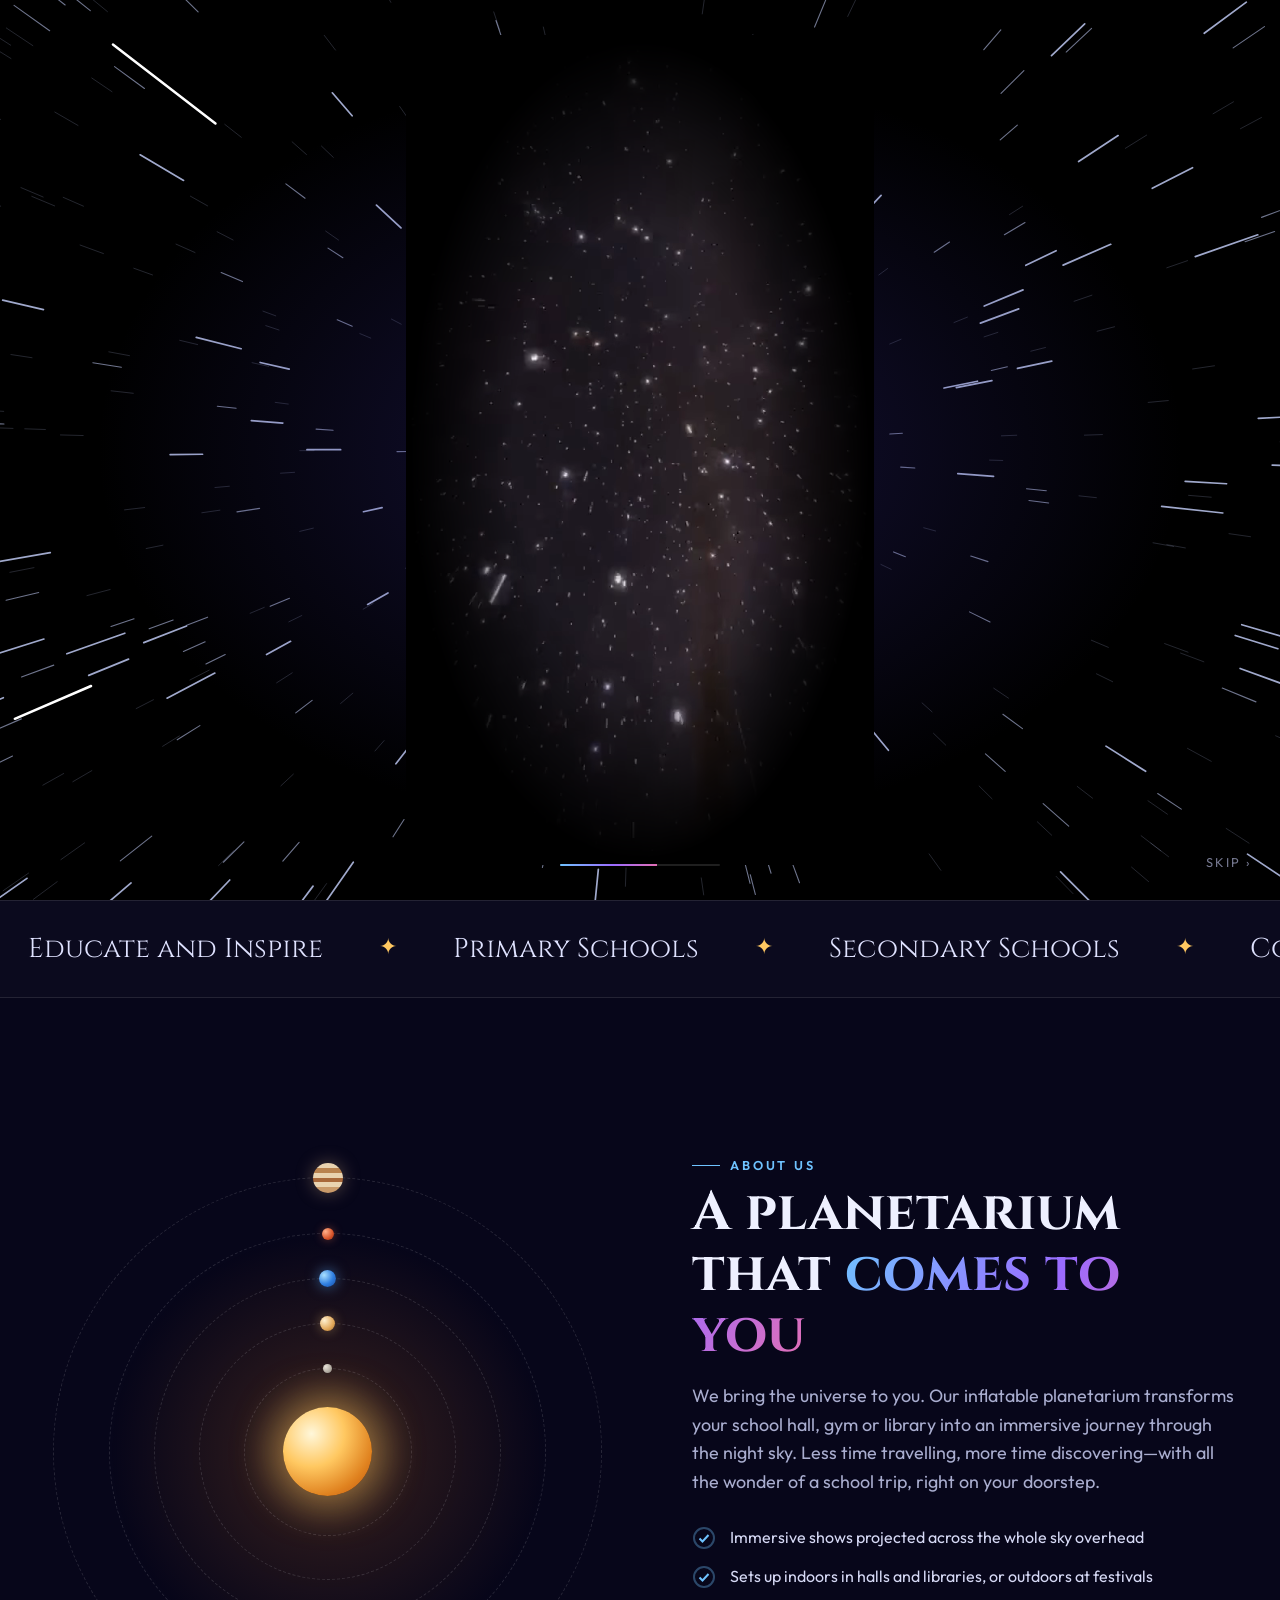
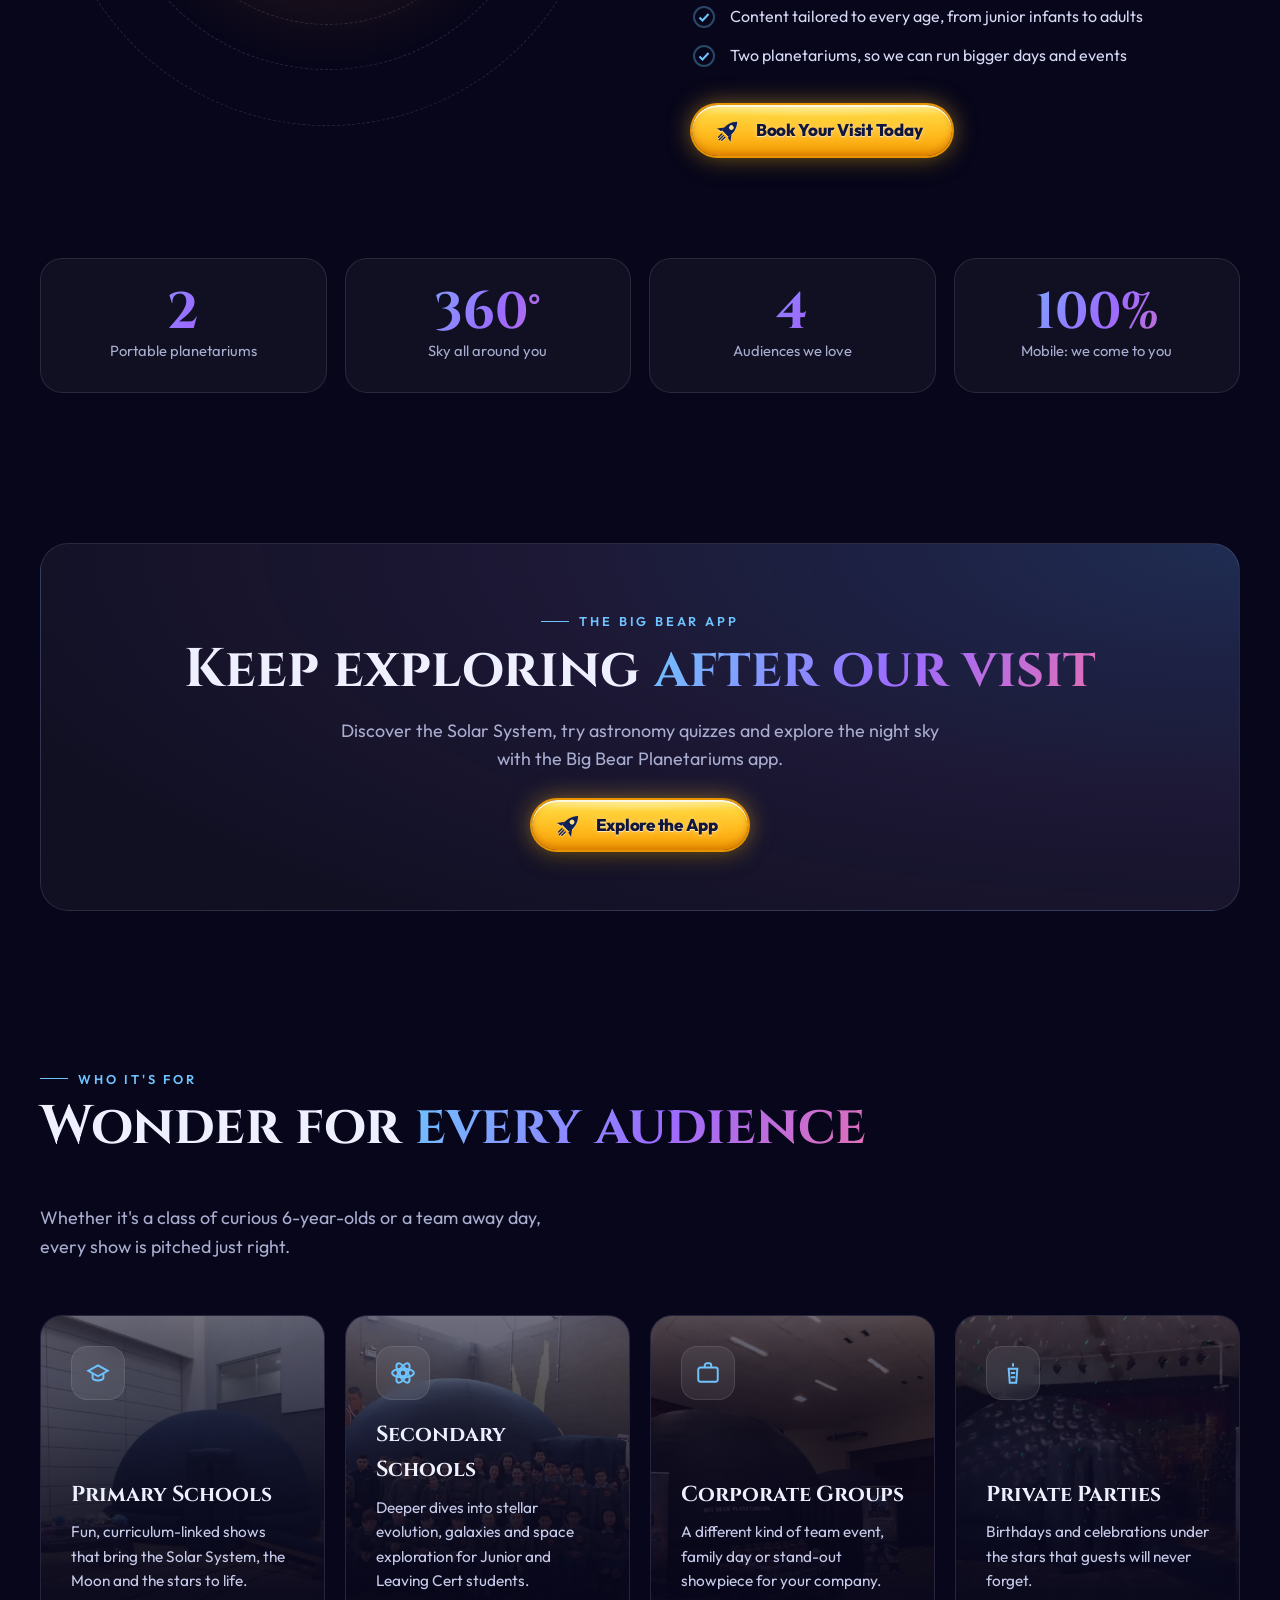
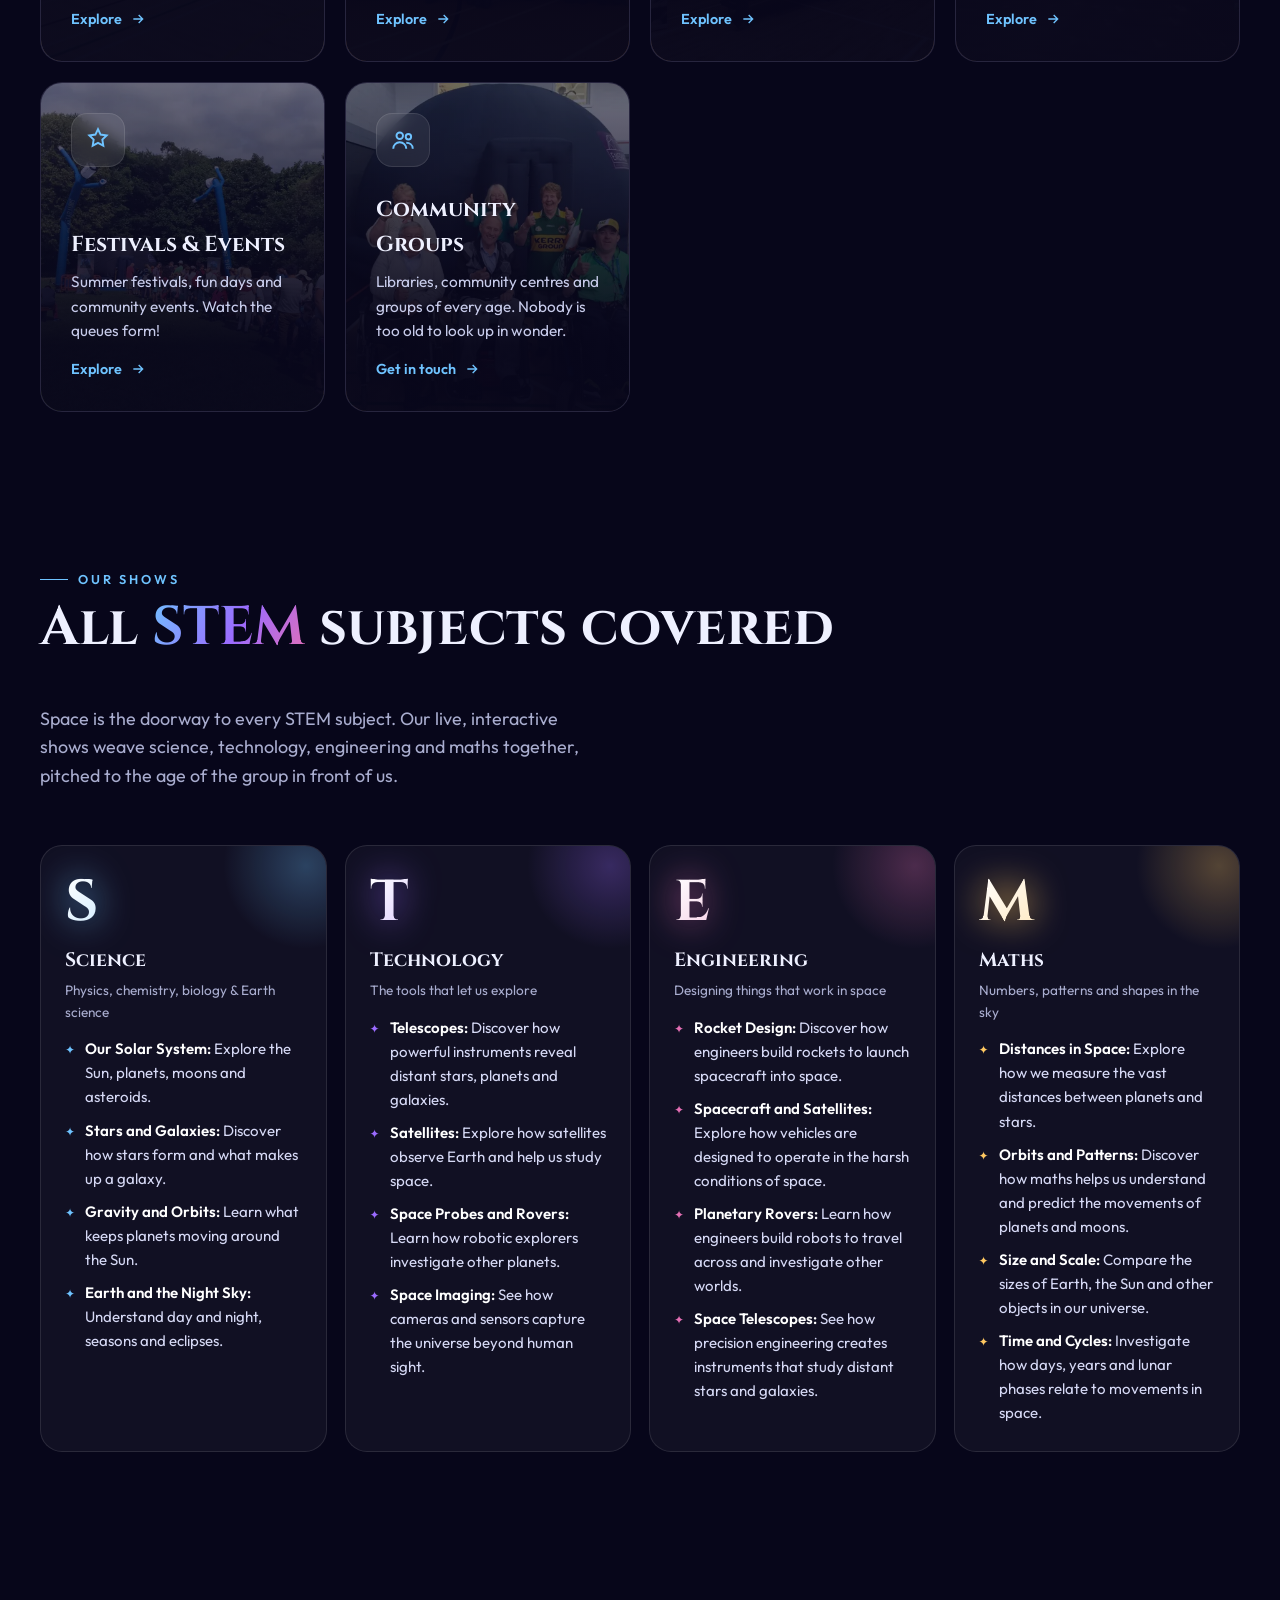
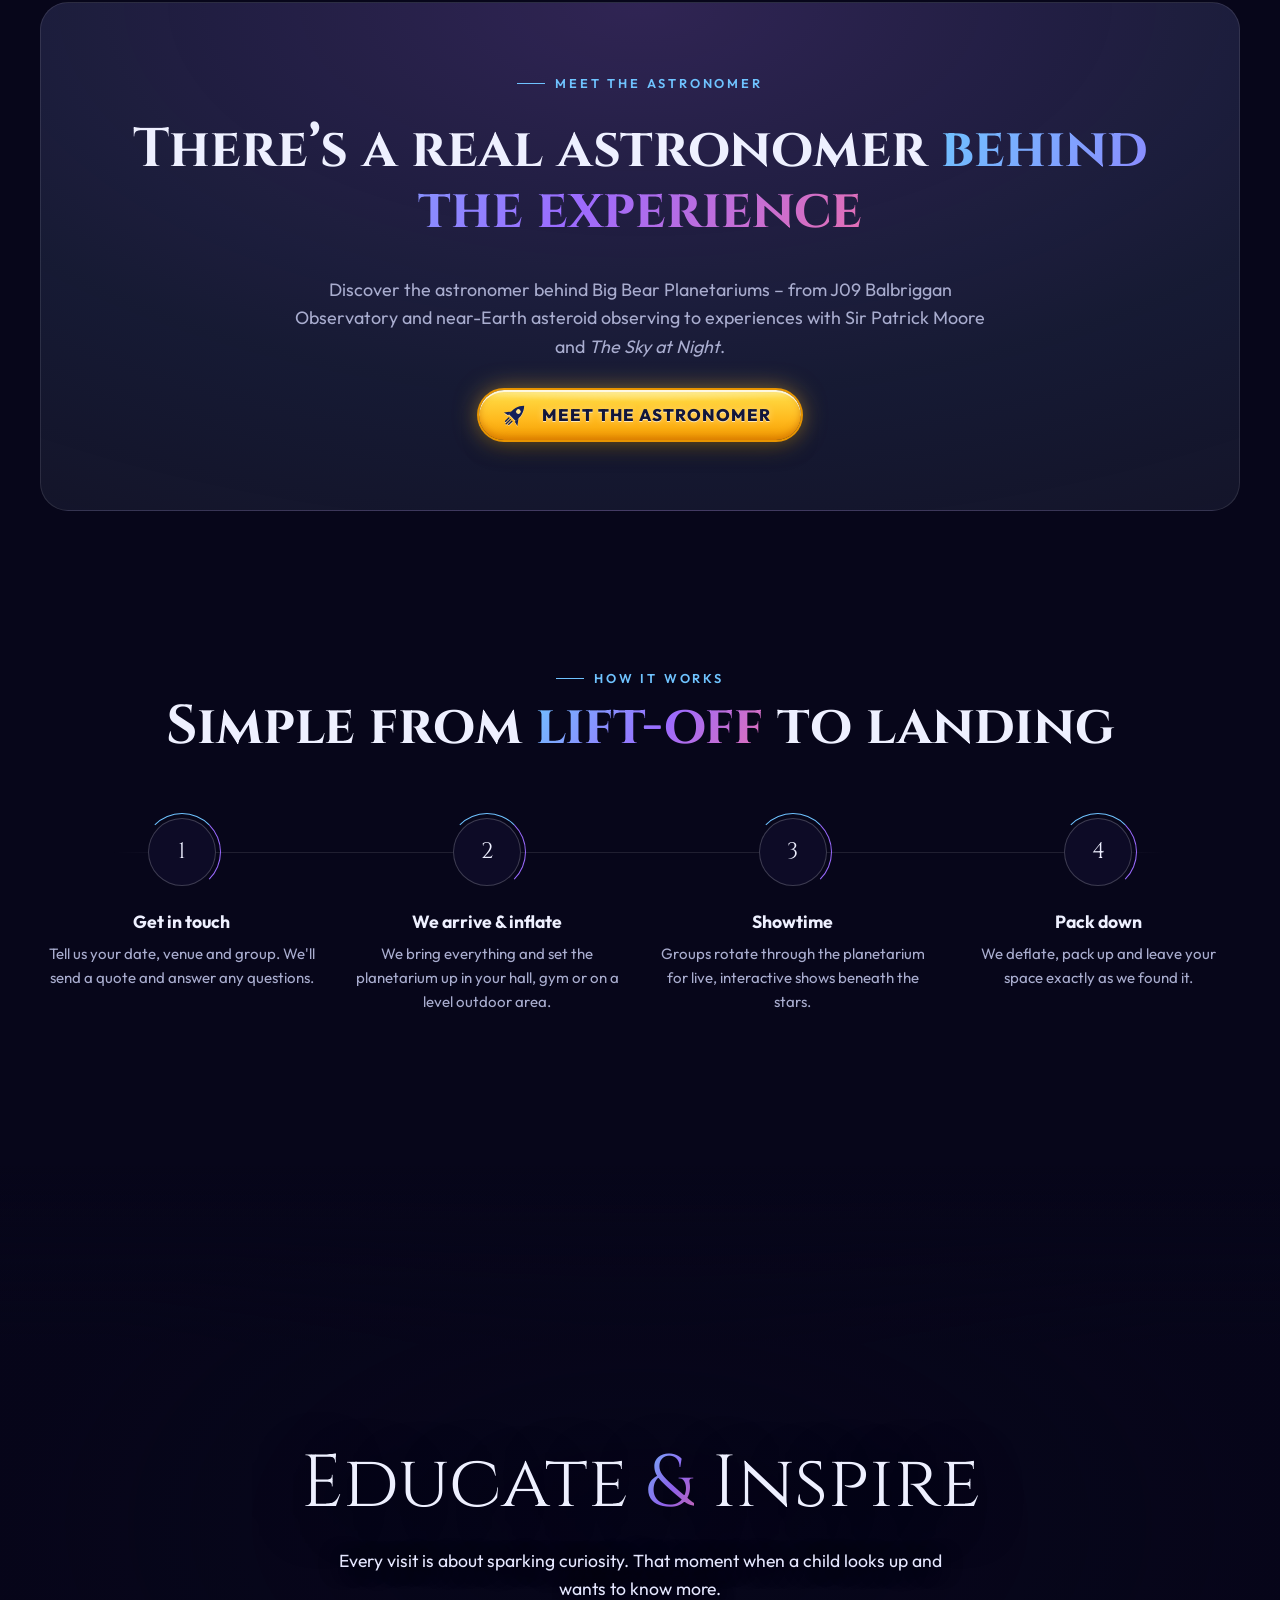
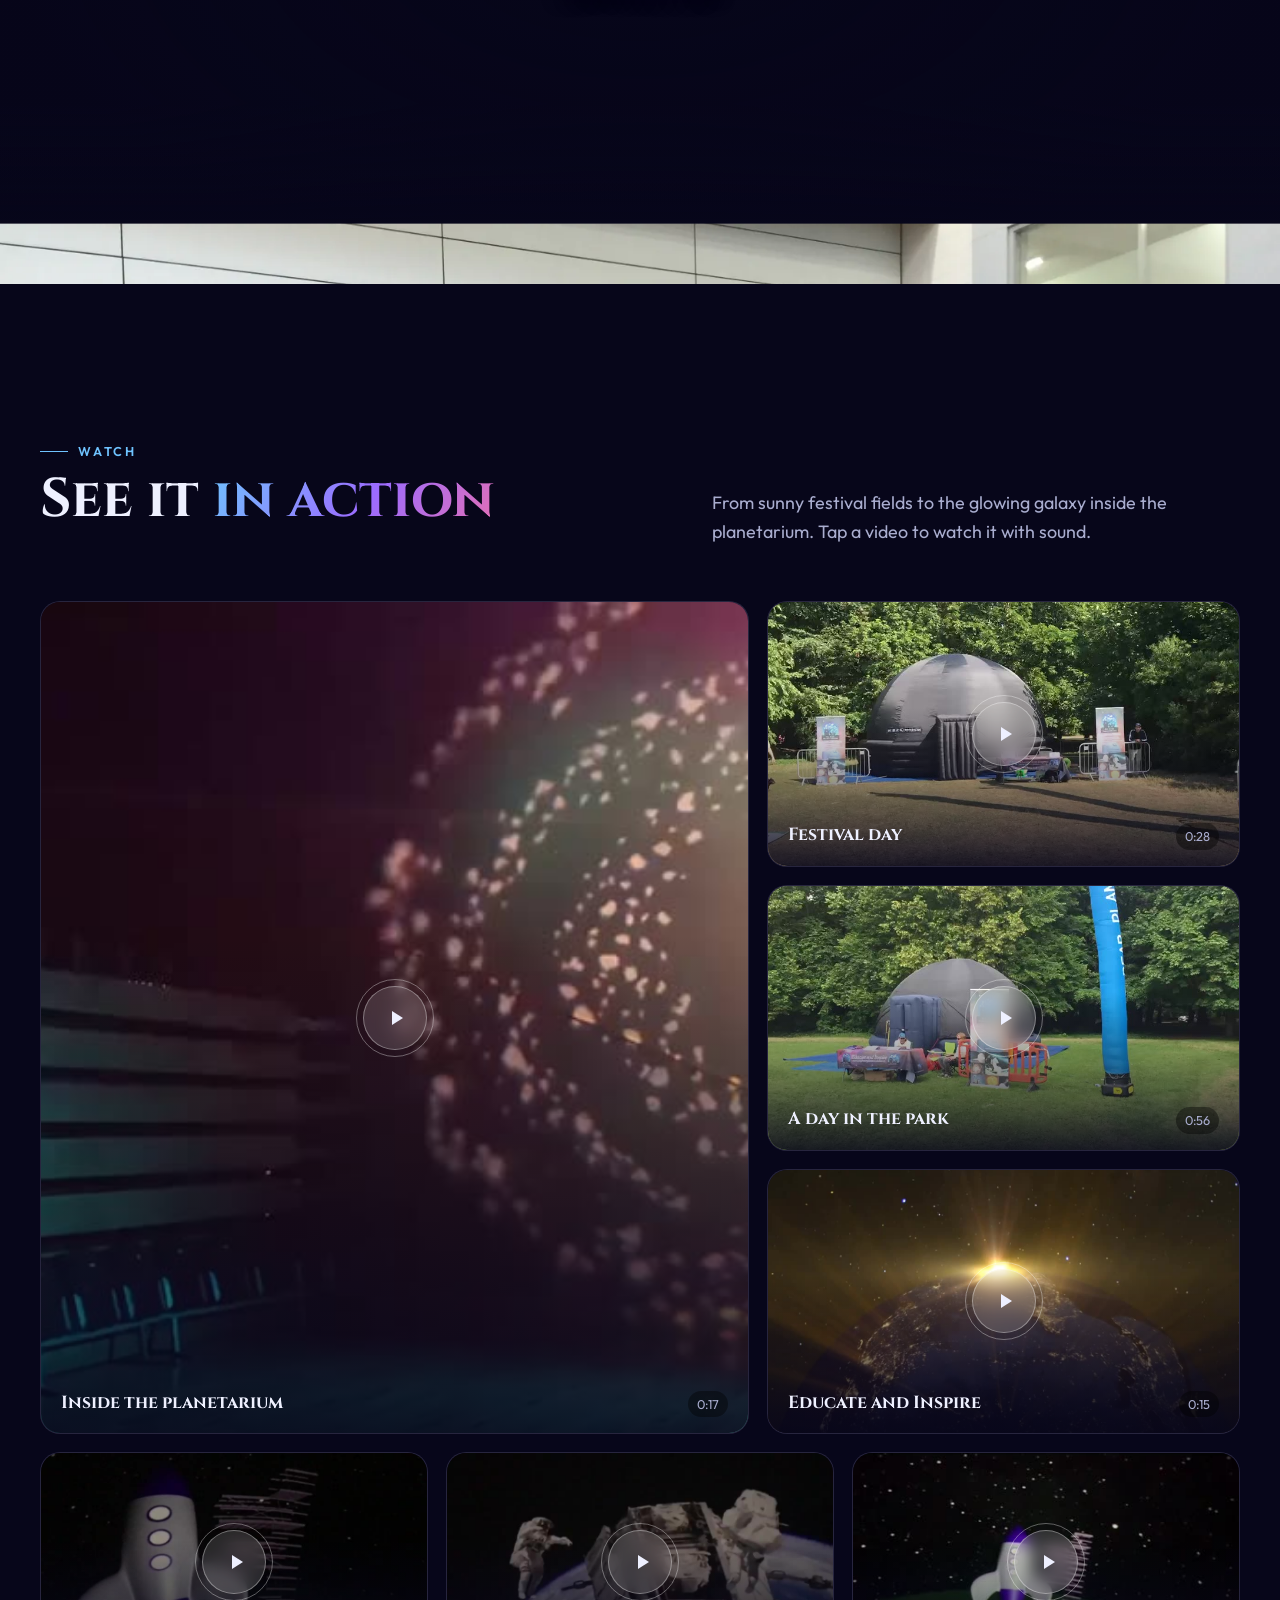
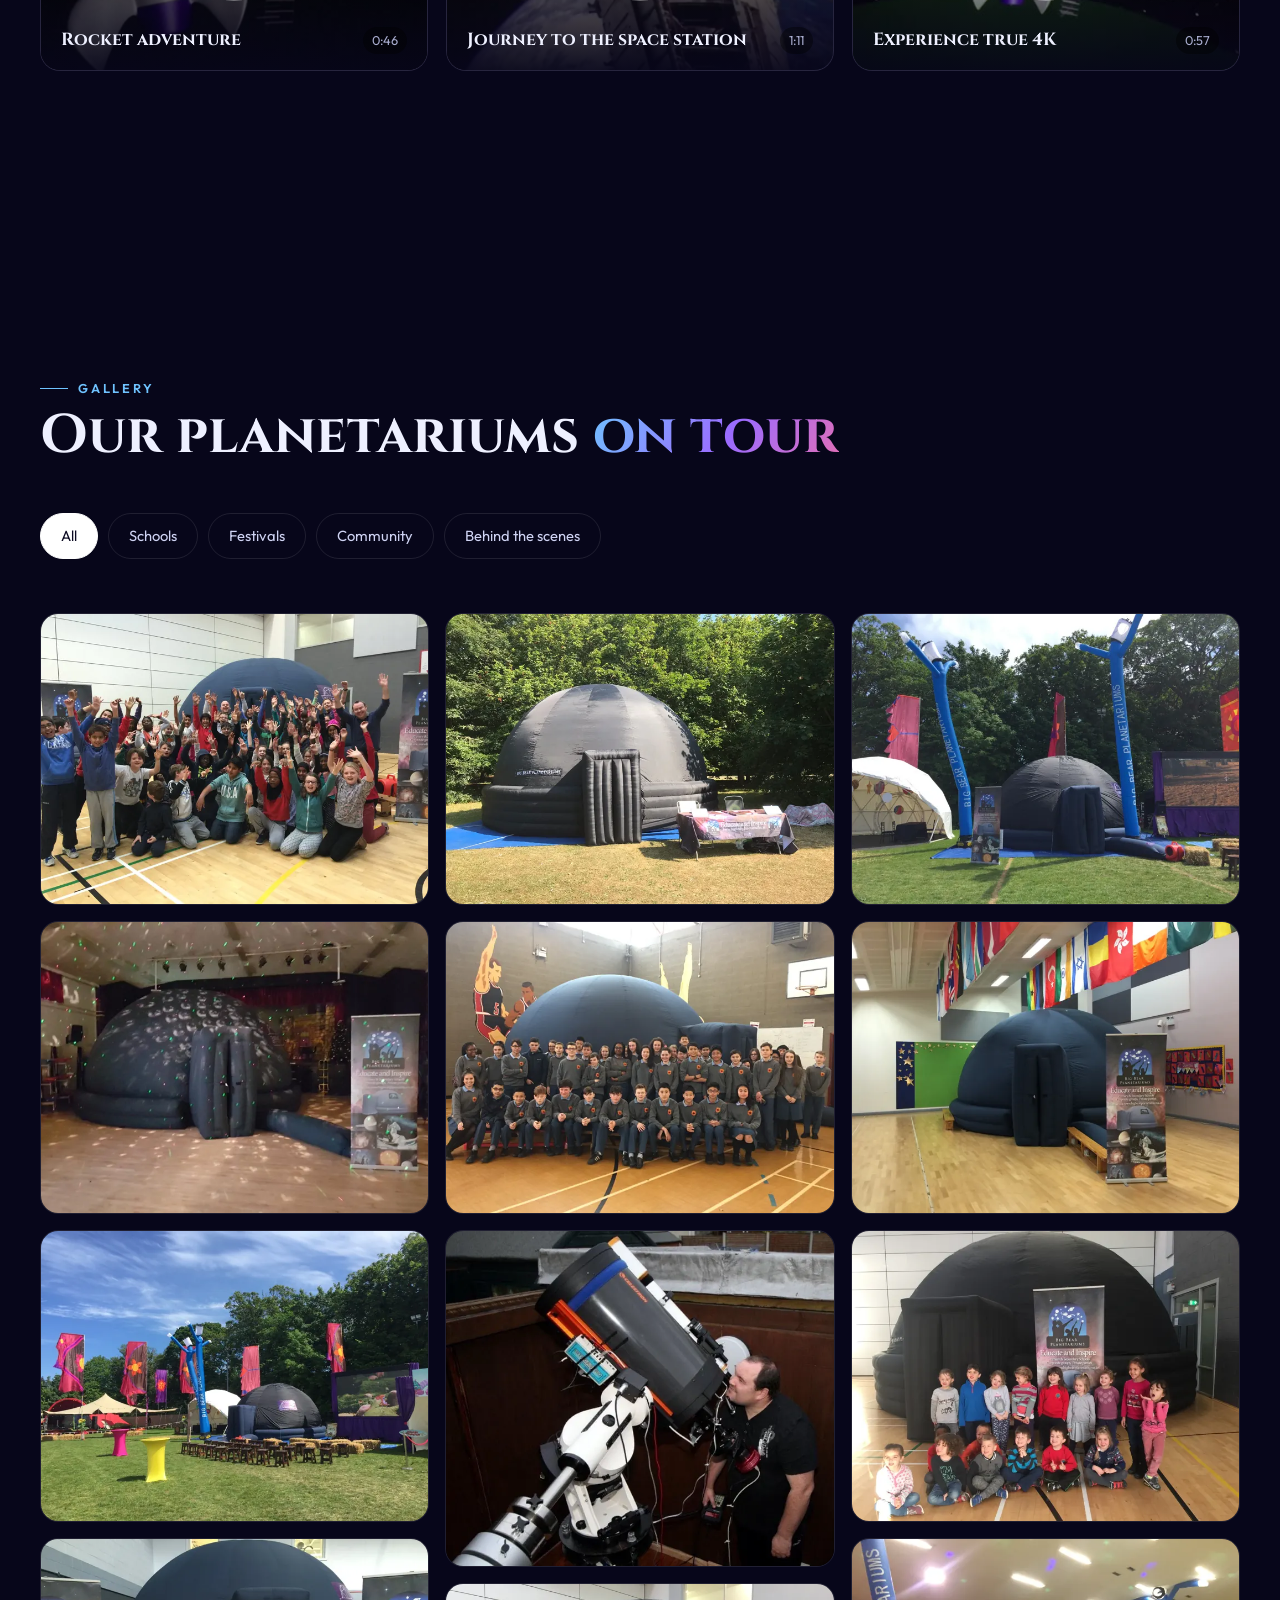
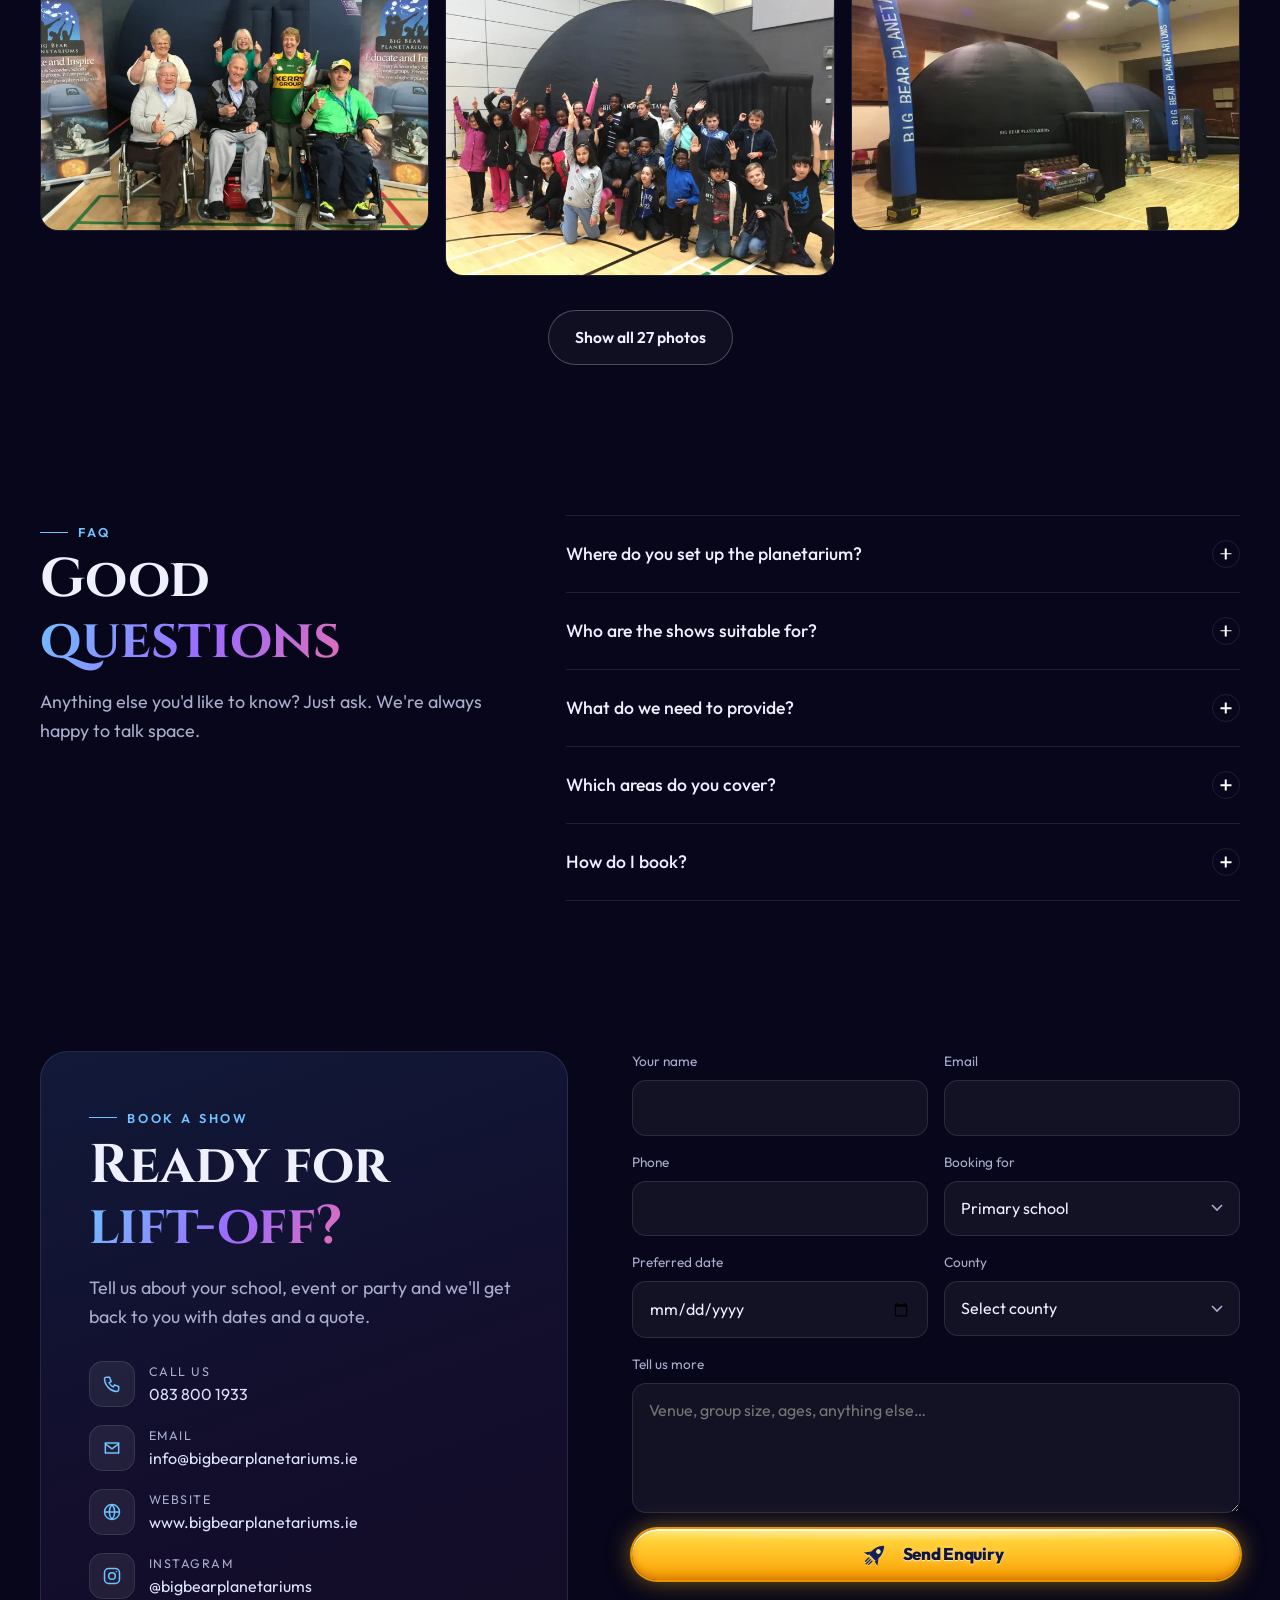
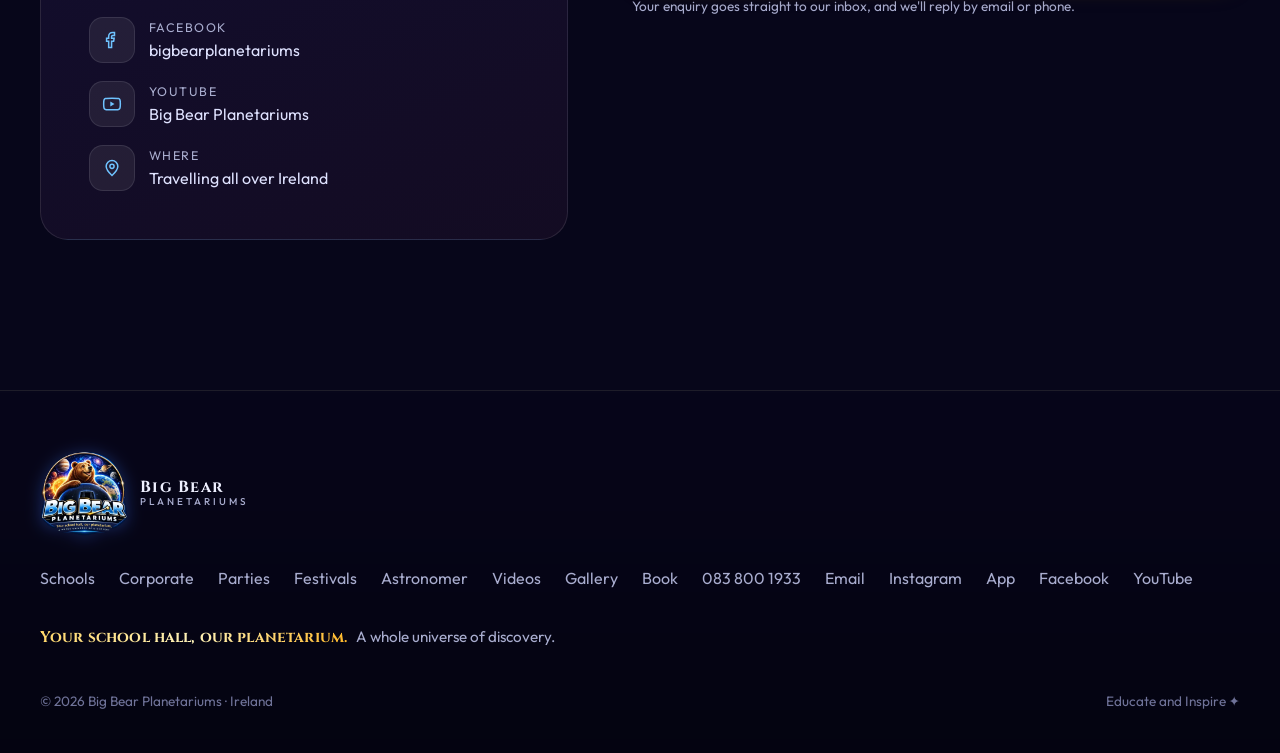
==== index.html @ 71652803 "Add Big Bear app section below the intro, plus Explore the App links in menu and footer Co-Authored-" ====
<!DOCTYPE html>
<html lang="en-IE">
<head>
<meta charset="UTF-8">
<meta name="viewport" content="width=device-width, initial-scale=1.0">
<title>Big Bear Planetariums | Mobile Planetarium Shows in Ireland</title>
<meta name="description" content="Big Bear Planetariums brings the universe to you. A mobile inflatable planetarium for primary and secondary schools, corporate groups, private parties and festivals across Ireland.">
<meta name="theme-color" content="#07061a">
<link rel="icon" type="image/png" href="img/favicon.png">
<link rel="apple-touch-icon" href="img/apple-touch-icon.png">
<meta property="og:type" content="website">
<meta property="og:title" content="Big Bear Planetariums | Educate and Inspire">
<meta property="og:description" content="We bring the universe to you: mobile planetarium shows for schools, groups, parties and festivals in Ireland.">
<link rel="canonical" href="https://www.bigbearplanetariums.ie/">
<meta property="og:url" content="https://www.bigbearplanetariums.ie/">
<meta property="og:image" content="https://www.bigbearplanetariums.ie/og-image.jpg">
<meta name="twitter:card" content="summary_large_image">
<link rel="preconnect" href="https://fonts.googleapis.com">
<link rel="preconnect" href="https://fonts.gstatic.com" crossorigin>
<link rel="preload" as="style" href="https://fonts.googleapis.com/css2?family=Cinzel:wght@500;700&family=Outfit:wght@300;400;500;600;700;800&display=swap" onload="this.onload=null;this.rel='stylesheet'">
<noscript><link rel="stylesheet" href="https://fonts.googleapis.com/css2?family=Cinzel:wght@500;700&family=Outfit:wght@300;400;500;600;700;800&display=swap"></noscript>
<script type="speculationrules">{"prerender":[{"where":{"href_matches":["/schools.html","/corporate-groups.html","/private-parties.html","/festivals-events.html"]},"eagerness":"moderate"}]}</script>
<script type="application/ld+json">
{"@context":"https://schema.org","@type":"LocalBusiness","name":"Big Bear Planetariums","slogan":"Educate and Inspire","description":"Mobile inflatable planetarium shows for schools, corporate groups, private parties and festivals.","url":"https://www.bigbearplanetariums.ie","image":"https://www.bigbearplanetariums.ie/og-image.jpg","telephone":"+353838001933","sameAs":["https://www.facebook.com/bigbearplanetariums/","https://www.instagram.com/bigbearplanetariums/","https://www.youtube.com/channel/UCjLXdcuXkpS6m2_Uyr-0o_A"],"areaServed":{"@type":"Country","name":"Ireland"}}
</script>
<link rel="stylesheet" href="css/site.css?v=cdd85510">
</head>
<body class="loading">

<!-- ================= START ANIMATION ================= -->
<div id="intro" aria-hidden="true">
  <canvas id="introStars"></canvas>
  <div class="intro-glow"></div>
  <div class="intro-vid"><video id="logoVid" muted playsinline preload="auto" poster="video/logo-intro.jpg"><source src="video/logo-intro.mp4" type="video/mp4"><source src="video/logo-intro.webm" type="video/webm"></video></div>
  <div class="intro-fallback">
    <div>
      <div class="intro-dome">
        <div class="intro-orbit"></div>
        <svg viewBox="0 0 260 286" preserveAspectRatio="none">
          <defs><linearGradient id="ig" x1="0" x2="1"><stop offset="0" stop-color="#6fc3ff"/><stop offset=".55" stop-color="#9b6bff"/><stop offset="1" stop-color="#e46fb4"/></linearGradient></defs>
          <path class="arch" d="M4 282 V130 A126 126 0 0 1 256 130 V282 Z"/>
        </svg>
        <div class="intro-logo"><img src="img/logo-sm.webp" alt=""></div>
      </div>
      <div class="intro-title" id="introTitle">Big Bear Planetariums</div>
    </div>
  </div>
  <div class="intro-flash"></div>
  <div class="intro-bar"><i id="introBar"></i></div>
  <button class="skip" id="skip">Skip ›</button>
</div>

<!-- @top -->
<div class="nebula" aria-hidden="true"><i></i><i></i><i></i></div>
<canvas id="stars"></canvas>
<div class="cursor" id="cursor"></div>
<div class="progress" id="progress"></div>

<!-- ================= NAV (generated by tools/build.py) ================= -->
<header id="header">
  <div class="wrap nav">
    <a href="#top" class="brand" aria-label="Big Bear Planetariums home">
      <img src="img/logo-sm.webp" alt="Big Bear Planetariums logo" width="50" height="48">
      <span>Big Bear<small>PLANETARIUMS</small></span>
    </a>
    <nav class="links" id="links">
      <a href="#about">About</a>
      <a href="meet-the-astronomer.html">Meet the Astronomer</a>
      <div class="dd">
        <button type="button" aria-haspopup="true">Shows for <svg viewBox="0 0 24 24" fill="none" stroke="currentColor" stroke-width="2.4"><path d="M6 9l6 6 6-6"/></svg></button>
        <div class="dd-menu">
          <a href="schools.html"><i>🚀</i><span>Primary &amp; Secondary Schools<small>Curriculum-linked shows for every class</small></span></a>
          <a href="corporate-groups.html"><i>💼</i><span>Corporate Groups<small>Team days, family days and events</small></span></a>
          <a href="private-parties.html"><i>🎂</i><span>Private Parties<small>Birthdays under the stars</small></span></a>
          <a href="festivals-events.html"><i>🎪</i><span>Festivals &amp; Events<small>The attraction everyone queues for</small></span></a>
        </div>
      </div>
      <a href="#videos">Videos</a>
      <a href="#gallery">Gallery</a>
      <a href="https://app.bigbearplanetariums.ie" target="_blank" rel="noopener">Explore the App</a>
      <a href="#book" class="btn btn-primary btn-sm">Book Your Visit Today</a>
    </nav>
    <button class="burger" id="burger" aria-label="Open menu" aria-expanded="false"><span></span><span></span></button>
  </div>
</header>
<nav class="mnav" id="mnav" aria-label="Mobile menu">
  <span class="m-label">Shows for</span>
  <a class="m-page" href="schools.html"><i>🚀</i>Primary &amp; Secondary Schools</a>
  <a class="m-page" href="corporate-groups.html"><i>💼</i>Corporate Groups</a>
  <a class="m-page" href="private-parties.html"><i>🎂</i>Private Parties</a>
  <a class="m-page" href="festivals-events.html"><i>🎪</i>Festivals &amp; Events</a>
  <div class="m-small"><a href="#about">About</a><a href="meet-the-astronomer.html">Astronomer</a><a href="#videos">Videos</a><a href="#gallery">Gallery</a><a href="#faq">FAQ</a><a href="https://app.bigbearplanetariums.ie" target="_blank" rel="noopener">Explore the App</a></div>
  <a class="m-call" href="tel:0838001933">Call 083 800 1933</a>
  <a href="#book" class="btn btn-primary">Book Your Visit Today</a>
</nav>
<!-- /@top -->

<main id="top">
<!-- ================= HERO ================= -->
<section class="hero">
  <div class="hero-video" id="heroMedia">
    <video id="heroVid" muted loop playsinline preload="metadata" poster="video/hero-poster.jpg">
      <source src="video/hero.mp4" type="video/mp4"><source src="video/hero.webm" type="video/webm">
    </video>
  </div>
  <div class="wrap">
    <span class="eyebrow hero-fade">Big Bear Planetariums</span>
    <h1 style="margin-top:18px" aria-label="We don't just show you the universe. We take you there.">
      <span class="line"><span>We don't just show you</span></span>
      <span class="line"><span>the <em class="grad-text" style="font-style:normal">universe.</em></span></span>
      <span class="line"><span>We take you there.</span></span>
    </h1>
    <p class="hero-fade d1">Step inside our spectacular 4K, 360° immersive planetarium and journey through planets, stars and distant galaxies. An unforgettable space adventure brought directly to your school!</p>
    <p class="slogan hero-fade d1" aria-label="Your school hall, our planetarium. A whole universe of discovery">
      <span class="sl-main">Your school hall, <em>our planetarium.</em></span>
      <span class="sl-sub"><i aria-hidden="true">✦</i>A whole universe of discovery<i aria-hidden="true">✦</i></span>
    </p>
    <div class="cta hero-fade d2">
      <a href="#book" class="btn btn-primary magnetic">Book Your Visit Today</a>
      <button class="btn btn-ghost magnetic" data-play="video/space-station.mp4" data-poster="video/space-station.jpg"><span class="play"><svg viewBox="0 0 24 24" fill="currentColor"><path d="M8 5v14l11-7z"/></svg></span>Watch our video</button>
    </div>
    <div class="hero-badges hero-fade d3">
      <a class="pill" href="schools.html"><i></i>Primary &amp; Secondary Schools</a>
      <a class="pill" href="corporate-groups.html"><i style="background:var(--violet);box-shadow:0 0 10px var(--violet)"></i>Corporate Groups</a>
      <a class="pill" href="private-parties.html"><i style="background:var(--pink);box-shadow:0 0 10px var(--pink)"></i>Private Parties</a>
      <a class="pill" href="festivals-events.html"><i style="background:var(--gold);box-shadow:0 0 10px var(--gold)"></i>Festivals &amp; Events</a>
      <a class="pill" href="meet-the-astronomer.html"><i style="background:#fff;box-shadow:0 0 10px #fff"></i>Meet the Astronomer</a>
    </div>
  </div>
  <a href="#about" class="scroll-cue" aria-label="Scroll down"><b></b>Scroll</a>
</section>

<div class="marquee" aria-hidden="true">
  <div class="marquee-track">
    <span>Educate and Inspire</span><span>Primary Schools</span><span>Secondary Schools</span><span>Corporate Groups</span><span>Private Parties</span><span>Festivals</span><span>Libraries</span><span>Community Groups</span><span>Stargazing</span>
    <span>Educate and Inspire</span><span>Primary Schools</span><span>Secondary Schools</span><span>Corporate Groups</span><span>Private Parties</span><span>Festivals</span><span>Libraries</span><span>Community Groups</span><span>Stargazing</span>
  </div>
</div>

<!-- ================= ABOUT ================= -->
<section id="about">
  <div class="wrap">
    <div class="about">
      <div class="about-media rv l" aria-hidden="true">
        <div class="solar">
          <div class="sun"></div>
          <div class="orbit" style="--s:30%;--t:9s"><i class="pl mercury"></i></div>
          <div class="orbit" style="--s:46%;--t:15s"><i class="pl venus"></i></div>
          <div class="orbit" style="--s:62%;--t:22s"><i class="pl earth"></i></div>
          <div class="orbit" style="--s:78%;--t:32s"><i class="pl mars"></i></div>
          <div class="orbit" style="--s:98%;--t:50s"><i class="pl jupiter"></i></div>
        </div>
      </div>
      <div>
        <span class="eyebrow rv">About us</span>
        <h2 class="rv">A planetarium that <span class="grad-text">comes to you</span></h2>
        <p class="lead rv">We bring the universe to you. Our inflatable planetarium transforms your school hall, gym or library into an immersive journey through the night sky. Less time travelling, more time discovering—with all the wonder of a school trip, right on your doorstep.</p>
        <ul class="checks rv">
          <li><svg viewBox="0 0 24 24" fill="none" stroke="currentColor" stroke-width="2"><circle cx="12" cy="12" r="10" opacity=".35"/><path d="M7.5 12.5l3 3 6-6.5"/></svg>Immersive shows projected across the whole sky overhead</li>
          <li><svg viewBox="0 0 24 24" fill="none" stroke="currentColor" stroke-width="2"><circle cx="12" cy="12" r="10" opacity=".35"/><path d="M7.5 12.5l3 3 6-6.5"/></svg>Sets up indoors in halls and libraries, or outdoors at festivals</li>
          <li><svg viewBox="0 0 24 24" fill="none" stroke="currentColor" stroke-width="2"><circle cx="12" cy="12" r="10" opacity=".35"/><path d="M7.5 12.5l3 3 6-6.5"/></svg>Content tailored to every age, from junior infants to adults</li>
          <li><svg viewBox="0 0 24 24" fill="none" stroke="currentColor" stroke-width="2"><circle cx="12" cy="12" r="10" opacity=".35"/><path d="M7.5 12.5l3 3 6-6.5"/></svg>Two planetariums, so we can run bigger days and events</li>
        </ul>
        <a href="#book" class="btn btn-primary magnetic rv">Book Your Visit Today</a>
      </div>
    </div>

    <div class="stats">
      <div class="stat rv"><b class="grad-text" data-count="2">0</b><span>Portable planetariums</span></div>
      <div class="stat rv"><b class="grad-text" data-count="360" data-suffix="°">0</b><span>Sky all around you</span></div>
      <div class="stat rv"><b class="grad-text" data-count="4">0</b><span>Audiences we love</span></div>
      <div class="stat rv"><b class="grad-text" data-count="100" data-suffix="%">0</b><span>Mobile: we come to you</span></div>
    </div>
  </div>
</section>

<!-- ================= APP ================= -->
<section id="app" style="padding-top:0">
  <div class="wrap">
    <div class="app-card rv">
      <div class="app-txt">
        <span class="eyebrow">The Big Bear app</span>
        <h2>Keep exploring <span class="grad-text">after our visit</span></h2>
        <p class="lead">Discover the Solar System, try astronomy quizzes and explore the night sky with the Big Bear Planetariums app.</p>
        <a href="https://app.bigbearplanetariums.ie" target="_blank" rel="noopener" class="btn btn-primary magnetic">Explore the App</a>
      </div>
      <!-- @appshot --><!-- /@appshot -->
    </div>
  </div>
</section>

<!-- ================= WHO IT'S FOR ================= -->
<section id="who" style="padding-top:0">
  <div class="wrap">
    <div class="head">
      <div>
        <span class="eyebrow rv">Who it's for</span>
        <h2 class="rv">Wonder for <span class="grad-text">every audience</span></h2>
      </div>
      <p class="lead rv" style="max-width:44ch">Whether it's a class of curious 6-year-olds or a team away day, every show is pitched just right.</p>
    </div>
    <div class="cards">
      <a class="card rv tilt" href="schools.html#primary" style="transition-delay:0.00s">
        <div class="bg"><img src="img/dome-navy-gym-sm.webp" alt="" loading="lazy"></div><div class="glare"></div>
        <div class="ico"><svg viewBox="0 0 24 24" fill="none" stroke="currentColor" stroke-width="1.8"><path d="M3 10l9-5 9 5-9 5-9-5z"/><path d="M7 12v4.5c0 1 2.2 2.5 5 2.5s5-1.5 5-2.5V12"/></svg></div>
        <h3>Primary Schools</h3>
        <p>Fun, curriculum-linked shows that bring the Solar System, the Moon and the stars to life.</p>
        <span class="go">Explore <svg viewBox="0 0 24 24" fill="none" stroke="currentColor" stroke-width="2"><path d="M5 12h14M13 6l6 6-6 6"/></svg></span>
      </a>
      <a class="card rv tilt" href="schools.html#secondary" style="transition-delay:0.06s">
        <div class="bg"><img src="img/secondary-students-sm.webp" alt="" loading="lazy"></div><div class="glare"></div>
        <div class="ico"><svg viewBox="0 0 24 24" fill="none" stroke="currentColor" stroke-width="1.8"><circle cx="12" cy="12" r="3"/><ellipse cx="12" cy="12" rx="10" ry="4"/><ellipse cx="12" cy="12" rx="10" ry="4" transform="rotate(60 12 12)"/><ellipse cx="12" cy="12" rx="10" ry="4" transform="rotate(120 12 12)"/></svg></div>
        <h3>Secondary Schools</h3>
        <p>Deeper dives into stellar evolution, galaxies and space exploration for Junior and Leaving Cert students.</p>
        <span class="go">Explore <svg viewBox="0 0 24 24" fill="none" stroke="currentColor" stroke-width="2"><path d="M5 12h14M13 6l6 6-6 6"/></svg></span>
      </a>
      <a class="card rv tilt" href="corporate-groups.html" style="transition-delay:0.12s">
        <div class="bg"><img src="img/dome-black-hall-sm.webp" alt="" loading="lazy"></div><div class="glare"></div>
        <div class="ico"><svg viewBox="0 0 24 24" fill="none" stroke="currentColor" stroke-width="1.8"><rect x="3" y="7" width="18" height="13" rx="2"/><path d="M9 7V5a2 2 0 012-2h2a2 2 0 012 2v2"/></svg></div>
        <h3>Corporate Groups</h3>
        <p>A different kind of team event, family day or stand-out showpiece for your company.</p>
        <span class="go">Explore <svg viewBox="0 0 24 24" fill="none" stroke="currentColor" stroke-width="2"><path d="M5 12h14M13 6l6 6-6 6"/></svg></span>
      </a>
      <a class="card rv tilt" href="private-parties.html" style="transition-delay:0.18s">
        <div class="bg"><img src="img/dome-lights-hall-sm.webp" alt="" loading="lazy"></div><div class="glare"></div>
        <div class="ico"><svg viewBox="0 0 24 24" fill="none" stroke="currentColor" stroke-width="1.8"><path d="M12 3v3M8 8h8l-1 13H9L8 8z"/><path d="M10 12h4M10 16h4"/></svg></div>
        <h3>Private Parties</h3>
        <p>Birthdays and celebrations under the stars that guests will never forget.</p>
        <span class="go">Explore <svg viewBox="0 0 24 24" fill="none" stroke="currentColor" stroke-width="2"><path d="M5 12h14M13 6l6 6-6 6"/></svg></span>
      </a>
      <a class="card rv tilt" href="festivals-events.html" style="transition-delay:0.24s">
        <div class="bg"><img src="img/festival-queue-sm.webp" alt="" loading="lazy"></div><div class="glare"></div>
        <div class="ico"><svg viewBox="0 0 24 24" fill="none" stroke="currentColor" stroke-width="1.8"><path d="M12 2l2.4 5 5.6.8-4 3.9.9 5.5L12 14.6 7.1 17.2l.9-5.5-4-3.9 5.6-.8z"/></svg></div>
        <h3>Festivals &amp; Events</h3>
        <p>Summer festivals, fun days and community events. Watch the queues form!</p>
        <span class="go">Explore <svg viewBox="0 0 24 24" fill="none" stroke="currentColor" stroke-width="2"><path d="M5 12h14M13 6l6 6-6 6"/></svg></span>
      </a>
      <a class="card rv tilt" href="#book" style="transition-delay:0.30s">
        <div class="bg"><img src="img/community-group-sm.webp" alt="" loading="lazy"></div><div class="glare"></div>
        <div class="ico"><svg viewBox="0 0 24 24" fill="none" stroke="currentColor" stroke-width="1.8"><circle cx="9" cy="8" r="3"/><circle cx="17" cy="9" r="2.5"/><path d="M3 20c0-3.3 2.7-6 6-6s6 2.7 6 6M15 14.5c3 0 6 1.8 6 5.5"/></svg></div>
        <h3>Community Groups</h3>
        <p>Libraries, community centres and groups of every age. Nobody is too old to look up in wonder.</p>
        <span class="go">Get in touch <svg viewBox="0 0 24 24" fill="none" stroke="currentColor" stroke-width="2"><path d="M5 12h14M13 6l6 6-6 6"/></svg></span>
      </a>
    </div>
  </div>
</section>

<!-- @stem -->
<section id="shows" class="stem-wrap" style="padding-top:0">
  <div class="wrap">
    <div class="head">
      <div>
        <span class="eyebrow rv">Our shows</span>
        <h2 class="rv">All <span class="grad-text">STEM</span> subjects covered</h2>
      </div>
      <p class="lead rv" style="max-width:46ch">Space is the doorway to every STEM subject. Our live, interactive shows weave science, technology, engineering and maths together, pitched to the age of the group in front of us.</p>
    </div>
    <div class="stem-grid">
      <div class="stem rv" style="--c:#6fc3ff;transition-delay:0.00s">
        <span class="letter">S</span>
        <h3>Science</h3><span class="sub">Physics, chemistry, biology &amp; Earth science</span>
        <ul><li><span><b>Our Solar System:</b> Explore the Sun, planets, moons and asteroids.</span></li><li><span><b>Stars and Galaxies:</b> Discover how stars form and what makes up a galaxy.</span></li><li><span><b>Gravity and Orbits:</b> Learn what keeps planets moving around the Sun.</span></li><li><span><b>Earth and the Night Sky:</b> Understand day and night, seasons and eclipses.</span></li></ul>
      </div>
      <div class="stem rv" style="--c:#9b6bff;transition-delay:0.08s">
        <span class="letter">T</span>
        <h3>Technology</h3><span class="sub">The tools that let us explore</span>
        <ul><li><span><b>Telescopes:</b> Discover how powerful instruments reveal distant stars, planets and galaxies.</span></li><li><span><b>Satellites:</b> Explore how satellites observe Earth and help us study space.</span></li><li><span><b>Space Probes and Rovers:</b> Learn how robotic explorers investigate other planets.</span></li><li><span><b>Space Imaging:</b> See how cameras and sensors capture the universe beyond human sight.</span></li></ul>
      </div>
      <div class="stem rv" style="--c:#e46fb4;transition-delay:0.16s">
        <span class="letter">E</span>
        <h3>Engineering</h3><span class="sub">Designing things that work in space</span>
        <ul><li><span><b>Rocket Design:</b> Discover how engineers build rockets to launch spacecraft into space.</span></li><li><span><b>Spacecraft and Satellites:</b> Explore how vehicles are designed to operate in the harsh conditions of space.</span></li><li><span><b>Planetary Rovers:</b> Learn how engineers build robots to travel across and investigate other worlds.</span></li><li><span><b>Space Telescopes:</b> See how precision engineering creates instruments that study distant stars and galaxies.</span></li></ul>
      </div>
      <div class="stem rv" style="--c:#ffc861;transition-delay:0.24s">
        <span class="letter">M</span>
        <h3>Maths</h3><span class="sub">Numbers, patterns and shapes in the sky</span>
        <ul><li><span><b>Distances in Space:</b> Explore how we measure the vast distances between planets and stars.</span></li><li><span><b>Orbits and Patterns:</b> Discover how maths helps us understand and predict the movements of planets and moons.</span></li><li><span><b>Size and Scale:</b> Compare the sizes of Earth, the Sun and other objects in our universe.</span></li><li><span><b>Time and Cycles:</b> Investigate how days, years and lunar phases relate to movements in space.</span></li></ul>
      </div>
    </div>
  </div>
</section>
<!-- /@stem -->

<!-- ================= MEET THE ASTRONOMER ================= -->
<section id="astronomer" style="padding-top:0">
  <div class="wrap">
    <div class="astro-card rv">
      <span class="eyebrow">Meet the Astronomer</span>
      <h2>There&rsquo;s a real astronomer <span class="grad-text">behind the experience</span></h2>
      <p class="lead">Discover the astronomer behind Big Bear Planetariums &ndash; from J09 Balbriggan Observatory and near-Earth asteroid observing to experiences with Sir Patrick Moore and <i>The Sky at Night</i>.</p>
      <a href="meet-the-astronomer.html" class="btn btn-primary magnetic">MEET THE ASTRONOMER</a>
    </div>
  </div>
</section>

<!-- ================= HOW IT WORKS ================= -->
<section style="padding-top:0">
  <div class="wrap">
    <div style="text-align:center;margin-bottom:60px">
      <span class="eyebrow rv">How it works</span>
      <h2 class="rv">Simple from <span class="grad-text">lift-off</span> to landing</h2>
    </div>
    <div class="steps">
      <div class="step rv"><div class="n">1</div><h3>Get in touch</h3><p>Tell us your date, venue and group. We'll send a quote and answer any questions.</p></div>
      <div class="step rv" style="transition-delay:.1s"><div class="n">2</div><h3>We arrive &amp; inflate</h3><p>We bring everything and set the planetarium up in your hall, gym or on a level outdoor area.</p></div>
      <div class="step rv" style="transition-delay:.2s"><div class="n">3</div><h3>Showtime</h3><p>Groups rotate through the planetarium for live, interactive shows beneath the stars.</p></div>
      <div class="step rv" style="transition-delay:.3s"><div class="n">4</div><h3>Pack down</h3><p>We deflate, pack up and leave your space exactly as we found it.</p></div>
    </div>
  </div>
</section>

<!-- ================= BAND ================= -->
<div class="band">
  <div class="bgimg" data-speed="0.15"><img src="img/school-group-5.webp" alt="" loading="lazy"></div>
  <div class="wrap">
    <blockquote class="rv s">Educate <span class="grad-text">&amp;</span> Inspire</blockquote>
    <p class="rv">Every visit is about sparking curiosity. That moment when a child looks up and wants to know more.</p>
  </div>
</div>

<!-- ================= VIDEOS ================= -->
<section id="videos">
  <div class="wrap">
    <div class="head">
      <div>
        <span class="eyebrow rv">Watch</span>
        <h2 class="rv">See it <span class="grad-text">in action</span></h2>
      </div>
      <p class="lead rv" style="max-width:44ch">From sunny festival fields to the glowing galaxy inside the planetarium. Tap a video to watch it with sound.</p>
    </div>
    <div class="vids">
      <button class="vid-card rv big" data-src="video/inside-the-dome.mp4" data-poster="video/inside-the-dome.jpg">
        <img src="video/inside-the-dome.jpg" alt="" loading="lazy"><video muted loop playsinline preload="none" data-src="video/inside-the-dome-preview.mp4"></video>
        <span class="vid-play"><svg viewBox="0 0 24 24" fill="currentColor"><path d="M8 5v14l11-7z"/></svg></span>
        <span class="vid-meta"><b>Inside the planetarium</b><small>0:17</small></span>
      </button>
      <button class="vid-card rv" style="transition-delay:.08s" data-src="video/festival-day.mp4" data-poster="video/festival-day.jpg">
        <img src="video/festival-day.jpg" alt="" loading="lazy"><video muted loop playsinline preload="none" data-src="video/festival-day-preview.mp4"></video>
        <span class="vid-play"><svg viewBox="0 0 24 24" fill="currentColor"><path d="M8 5v14l11-7z"/></svg></span>
        <span class="vid-meta"><b>Festival day</b><small>0:28</small></span>
      </button>
      <button class="vid-card rv" style="transition-delay:.16s" data-src="video/festival-park.mp4" data-poster="video/festival-park.jpg">
        <img src="video/festival-park.jpg" alt="" loading="lazy"><video muted loop playsinline preload="none" data-src="video/festival-park-preview.mp4"></video>
        <span class="vid-play"><svg viewBox="0 0 24 24" fill="currentColor"><path d="M8 5v14l11-7z"/></svg></span>
        <span class="vid-meta"><b>A day in the park</b><small>0:56</small></span>
      </button>
      <button class="vid-card rv" style="transition-delay:.24s" data-src="video/intro-full.mp4" data-poster="video/hero-poster.jpg">
        <img src="video/hero-poster.jpg" alt="" loading="lazy"><video muted loop playsinline preload="none" data-src="video/hero.mp4"></video>
        <span class="vid-play"><svg viewBox="0 0 24 24" fill="currentColor"><path d="M8 5v14l11-7z"/></svg></span>
        <span class="vid-meta"><b>Educate and Inspire</b><small>0:15</small></span>
      </button>
    </div>
    <div class="vids-more">
      <button class="vid-card rv" data-src="video/rocket.mp4" data-poster="video/rocket.jpg">
        <img src="video/rocket.jpg" alt="" loading="lazy"><video muted loop playsinline preload="none" data-src="video/rocket-bg.mp4"></video>
        <span class="vid-play"><svg viewBox="0 0 24 24" fill="currentColor"><path d="M8 5v14l11-7z"/></svg></span>
        <span class="vid-meta"><b>Rocket adventure</b><small>0:46</small></span>
      </button>
      <button class="vid-card rv" style="transition-delay:.08s" data-src="video/space-station.mp4" data-poster="video/station-bg.jpg">
        <img src="video/station-bg.jpg" alt="" loading="lazy"><video muted loop playsinline preload="none" data-src="video/station-bg.mp4"></video>
        <span class="vid-play"><svg viewBox="0 0 24 24" fill="currentColor"><path d="M8 5v14l11-7z"/></svg></span>
        <span class="vid-meta"><b>Journey to the space station</b><small>1:11</small></span>
      </button>
      <button class="vid-card rv" style="transition-delay:.16s" data-src="video/promo-4k.mp4" data-poster="video/promo-4k.jpg">
        <img src="video/promo-4k.jpg" alt="" loading="lazy">
        <span class="vid-play"><svg viewBox="0 0 24 24" fill="currentColor"><path d="M8 5v14l11-7z"/></svg></span>
        <span class="vid-meta"><b>Experience true 4K</b><small>0:57</small></span>
      </button>
    </div>
  </div>
</section>

<!-- ================= GALLERY ================= -->
<section id="gallery">
  <div class="wrap">
    <div class="head">
      <div>
        <span class="eyebrow rv">Gallery</span>
        <h2 class="rv">Our planetariums <span class="grad-text">on tour</span></h2>
      </div>
      <div class="filters rv" role="tablist">
        <button class="on" data-f="all">All</button>
        <button data-f="schools">Schools</button>
        <button data-f="outdoor">Festivals</button>
        <button data-f="community">Community</button>
        <button data-f="setup">Behind the scenes</button>
      </div>
    </div>
    <div class="gallery" id="gallery-grid"></div>
    <div class="more-wrap"><button class="btn btn-ghost" id="moreBtn">Show all photos</button></div>
  </div>
</section>

<!-- ================= FAQ ================= -->
<section id="faq" style="padding-top:0">
  <div class="wrap faq-wrap">
    <div>
      <span class="eyebrow rv">FAQ</span>
      <h2 class="rv">Good <span class="grad-text">questions</span></h2>
      <p class="lead rv">Anything else you'd like to know? Just ask. We're always happy to talk space.</p>
    </div>
    <div class="faq rv">
      <details><summary>Where do you set up the planetarium?<i></i></summary><div class="ans"><p>Anywhere with enough floor space and headroom: school halls, sports halls, libraries and community centres. Outdoors, we need a level grassy area at a festival or event. We'll confirm the exact space you need when you book.</p></div></details>
      <details><summary>Who are the shows suitable for?<i></i></summary><div class="ans"><p>Everyone! We run shows for primary and secondary schools, corporate groups, private parties, libraries and festivals. We tailor each show to the age and interests of the audience.</p></div></details>
      <details><summary>What do we need to provide?<i></i></summary><div class="ans"><p>Just the space and access to a standard power socket. We bring the planetarium, the projection equipment and everything else.</p></div></details>
      <details><summary>Which areas do you cover?<i></i></summary><div class="ans"><p>We're based in Ireland and travel to schools and events. Send us your location in the booking form and we'll let you know availability.</p></div></details>
      <details><summary>How do I book?<i></i></summary><div class="ans"><p>Call us on <a href="tel:0838001933" style="color:var(--sky)">083 800 1933</a>, or fill in the form below with your date, venue and group size and we'll come back to you with availability and a quote.</p></div></details>
    </div>
  </div>
</section>

<!-- ================= CONTACT ================= -->
<section id="book" style="padding-top:0">
  <div class="wrap contact">
    <div class="contact-card rv l">
      <span class="eyebrow">Book a show</span>
      <h2>Ready for <span class="grad-text">lift-off?</span></h2>
      <p class="lead">Tell us about your school, event or party and we'll get back to you with dates and a quote.</p>
      <div class="contact-info" id="contactInfo"></div>
    </div>
    <form id="bookForm" class="rv r" novalidate>
      <input type="checkbox" name="botcheck" class="hp" tabindex="-1" autocomplete="off" aria-hidden="true">
      <div class="field"><label for="f-name">Your name</label><input id="f-name" name="name" required autocomplete="name"></div>
      <div class="field"><label for="f-email">Email</label><input id="f-email" name="email" type="email" required autocomplete="email"></div>
      <div class="field"><label for="f-phone">Phone</label><input id="f-phone" name="phone" type="tel" autocomplete="tel"></div>
      <div class="field"><label for="f-type">Booking for</label>
        <select id="f-type" name="type"><option>Primary school</option><option>Secondary school</option><option>Corporate group</option><option>Private party</option><option>Festival / event</option><option>Library / community</option><option>Other</option></select></div>
      <div class="field"><label for="f-date">Preferred date</label><input id="f-date" name="date" type="date"></div>
      <div class="field"><label for="f-county">County</label><select id="f-county" name="county"></select></div>
      <div class="field full"><label for="f-msg">Tell us more</label><textarea id="f-msg" name="message" placeholder="Venue, group size, ages, anything else…"></textarea></div>
      <div class="field full"><button type="submit" class="btn btn-primary magnetic" style="justify-content:center">Send Enquiry</button></div>
      <p class="form-note">Your enquiry goes straight to our inbox, and we'll reply by email or phone.</p>
      <div class="form-ok" id="formOk" role="status" aria-live="polite"></div>
    </form>
  </div>
</section>
</main>

<!-- @bottom -->
<footer>
  <div class="wrap">
    <div class="foot">
      <a href="#top" class="brand"><img src="img/logo-sm.webp" alt="" width="88" height="85"><span>Big Bear<small>PLANETARIUMS</small></span></a>
      <nav><a href="schools.html">Schools</a><a href="corporate-groups.html">Corporate</a><a href="private-parties.html">Parties</a><a href="festivals-events.html">Festivals</a><a href="meet-the-astronomer.html">Astronomer</a><a href="#videos">Videos</a><a href="#gallery">Gallery</a><a href="#book">Book</a><a href="tel:0838001933">083 800 1933</a><a href="mailto:info@bigbearplanetariums.ie">Email</a><a href="https://www.instagram.com/bigbearplanetariums/" target="_blank" rel="noopener">Instagram</a><a href="https://app.bigbearplanetariums.ie" target="_blank" rel="noopener">App</a><a href="https://www.facebook.com/bigbearplanetariums/" target="_blank" rel="noopener">Facebook</a><a href="https://www.youtube.com/channel/UCjLXdcuXkpS6m2_Uyr-0o_A" target="_blank" rel="noopener">YouTube</a></nav>
    </div>
    <p class="foot-slogan"><b>Your school hall, our planetarium.</b> A whole universe of discovery.</p>
    <div class="copy"><span>© <span id="yr"></span> Big Bear Planetariums · Ireland</span><span>Educate and Inspire ✦</span></div>
  </div>
</footer>

<div class="lightbox" id="lightbox" role="dialog" aria-modal="true" aria-label="Photo viewer">
  <img id="lbImg" alt="">
  <div class="cap" id="lbCap"></div>
  <button class="lb-btn lb-close" id="lbClose" aria-label="Close"><svg viewBox="0 0 24 24" fill="none" stroke="currentColor" stroke-width="2"><path d="M6 6l12 12M18 6L6 18"/></svg></button>
  <button class="lb-btn lb-prev" id="lbPrev" aria-label="Previous"><svg viewBox="0 0 24 24" fill="none" stroke="currentColor" stroke-width="2"><path d="M15 6l-6 6 6 6"/></svg></button>
  <button class="lb-btn lb-next" id="lbNext" aria-label="Next"><svg viewBox="0 0 24 24" fill="none" stroke="currentColor" stroke-width="2"><path d="M9 6l6 6-6 6"/></svg></button>
</div>

<div class="lightbox" id="vidbox" role="dialog" aria-modal="true" aria-label="Video player">
  <video id="promo" controls playsinline preload="none" style="width:min(92vw,1100px);max-height:84vh;border-radius:16px;background:#000;box-shadow:0 40px 100px rgba(0,0,0,.7)"></video>
  <button class="lb-btn lb-close" id="vidClose" aria-label="Close video"><svg viewBox="0 0 24 24" fill="none" stroke="currentColor" stroke-width="2"><path d="M6 6l12 12M18 6L6 18"/></svg></button>
</div>

<button class="to-top" id="toTop" aria-label="Back to top"><svg viewBox="0 0 24 24" fill="none" stroke="currentColor" stroke-width="2"><path d="M12 19V5M6 11l6-6 6 6"/></svg></button>
<!-- /@bottom -->

<script src="js/site.js?v=77adf645"></script>
</body>
</html>
---- css/site.css ----
:root{
  --bg:#07061a;--bg2:#0d0b26;--panel:rgba(255,255,255,.045);--line:rgba(255,255,255,.1);
  --text:#eef0ff;--muted:#a9adcf;--blue:#4f8ff7;--sky:#6fc3ff;--violet:#9b6bff;--pink:#e46fb4;--gold:#ffc861;
  --grad:linear-gradient(120deg,var(--sky),var(--violet) 55%,var(--pink));
  --r:22px;--ease:cubic-bezier(.22,1,.36,1);
}
*{box-sizing:border-box;margin:0;padding:0}
html{-webkit-text-size-adjust:100%;overflow-x:hidden;touch-action:pan-y pinch-zoom}
body{background:var(--bg);color:var(--text);font-family:Outfit,system-ui,sans-serif;line-height:1.6;overflow-x:hidden;position:relative;width:100%;touch-action:pan-y pinch-zoom}
main,footer,section,.marquee,.band{overflow-x:clip}
body.loading{overflow:hidden}
img,video{display:block;max-width:100%}
a{color:inherit;text-decoration:none}
a,button,summary,label,select{touch-action:manipulation;-webkit-tap-highlight-color:rgba(111,195,255,.16)}
button{font:inherit;color:inherit;background:none;border:0;cursor:pointer}
.wrap{width:min(1200px,100% - 32px);margin-inline:auto}
.serif{font-family:Cinzel,serif;letter-spacing:.04em}
.grad-text{background:var(--grad);-webkit-background-clip:text;background-clip:text;color:transparent}
.eyebrow{display:inline-flex;align-items:center;gap:10px;font-size:.8rem;font-weight:600;letter-spacing:.22em;text-transform:uppercase;color:var(--sky)}
.eyebrow::before{content:"";width:28px;height:1px;background:currentColor}
h2{font-family:Cinzel,serif;font-size:clamp(2rem,4.6vw,3.4rem);line-height:1.12;margin:.5rem 0 1rem}
.lead{color:var(--muted);font-size:clamp(1rem,1.4vw,1.15rem);max-width:60ch}
section{position:relative;padding:clamp(80px,12vw,150px) 0;scroll-margin-top:70px}

/* ---------- Starfield canvas (fixed, behind everything) ---------- */
#stars{position:fixed;inset:0;width:100%;height:100%;z-index:0;pointer-events:none}
.nebula{position:fixed;inset:0;z-index:0;pointer-events:none;overflow:hidden}
.nebula i{position:absolute;border-radius:50%;opacity:.3;animation:drift 38s ease-in-out infinite alternate}
.nebula i:nth-child(1){width:60vmax;height:60vmax;left:-20vmax;top:-10vmax;background:radial-gradient(circle,#5b3bff,rgba(91,59,255,.35) 30%,transparent 68%)}
.nebula i:nth-child(2){width:55vmax;height:55vmax;right:-22vmax;top:30vh;background:radial-gradient(circle,#e0489b,rgba(224,72,155,.35) 30%,transparent 68%);animation-duration:46s;animation-delay:-12s;opacity:.18}
.nebula i:nth-child(3){width:50vmax;height:50vmax;left:20vw;bottom:-30vmax;background:radial-gradient(circle,#2b8cff,rgba(43,140,255,.35) 30%,transparent 68%);animation-duration:52s;animation-delay:-25s}
.nebula,#stars{transition:opacity 1.4s ease}
body.loading .nebula,body.loading #stars{opacity:0}
body.loading .nebula i{animation-play-state:paused}
.nebula i{will-change:transform}
@keyframes drift{0%{transform:translate(0,0) scale(1)}50%{transform:translate(6vw,-4vh) scale(1.15)}100%{transform:translate(-5vw,5vh) scale(.95)}}
main,footer,header{position:relative;z-index:1}

/* ---------- Intro / start animation ---------- */
#intro{position:fixed;inset:0;z-index:100;display:grid;place-items:center;background:#000;overflow:hidden;opacity:1;transition:opacity .6s ease;contain:layout paint;touch-action:none;overscroll-behavior:none;-webkit-user-select:none;user-select:none}
#intro.open{opacity:0;pointer-events:none}
#intro.gone{display:none}
#introStars{position:absolute;inset:0;width:100%;height:100%}
.intro-glow{position:absolute;inset:0;background:radial-gradient(ellipse at 50% 50%,rgba(60,50,160,.35),transparent 60%);animation:breathe 5s ease-in-out infinite}
@keyframes breathe{50%{opacity:.5}}
.intro-vid{position:relative;height:min(92vh,92svh);aspect-ratio:576/1024;max-width:100vw;opacity:0;transform:scale(.96) translateZ(0);will-change:transform,opacity;transition:opacity .6s ease-out,transform .8s var(--ease)}
.intro-vid video{width:100%;height:100%;object-fit:cover}
.intro-vid::after{content:"";position:absolute;inset:-1px;pointer-events:none;background:radial-gradient(ellipse 50% 50% at 50% 50%,transparent 55%,#000 99%)}
#intro.playing .intro-vid{opacity:1;transform:none}
#intro.warp .intro-vid{transform:scale(2.4) translateZ(0);opacity:0;transition:transform .8s cubic-bezier(.7,0,.84,0),opacity .6s .15s ease-in}
.intro-flash{position:absolute;inset:0;background:radial-gradient(circle,#fff,rgba(160,190,255,.6) 30%,transparent 70%);opacity:0;pointer-events:none}
#intro.warp .intro-flash{animation:flash .9s ease-out forwards}
@keyframes flash{0%{opacity:0}60%{opacity:0}75%{opacity:.9}100%{opacity:0}}
.intro-fallback{position:absolute;inset:0;display:none;place-items:center;text-align:center}
#intro.fallback .intro-fallback{display:grid}
#intro.fallback.warp .intro-fallback{transform:scale(2);opacity:0;transition:transform .8s cubic-bezier(.7,0,.84,0),opacity .6s .15s}
.intro-dome{width:min(300px,68vw);aspect-ratio:1/.98;position:relative;margin:0 auto}
.intro-dome svg{position:absolute;inset:0;width:100%;height:100%;overflow:visible}
.intro-dome .arch{fill:none;stroke:url(#ig);stroke-width:2.5;stroke-dasharray:900;stroke-dashoffset:900;animation:draw 1.6s var(--ease) .2s forwards}
.intro-logo{position:absolute;inset:7% 5% 5%;opacity:0;transform:scale(.85);animation:logoIn 1s var(--ease) 1.1s forwards;filter:drop-shadow(0 20px 60px rgba(79,143,247,.45))}
.intro-logo img{width:100%;height:100%;object-fit:contain}
.intro-orbit{position:absolute;inset:-18%;border-radius:50%;border:1px dashed rgba(255,255,255,.15);opacity:0;animation:spin 14s linear infinite,fadeIn .8s .6s forwards}
.intro-orbit::after{content:"";position:absolute;top:-5px;left:50%;width:10px;height:10px;border-radius:50%;background:var(--gold);box-shadow:0 0 18px 4px var(--gold)}
.intro-title{margin-top:28px;font-family:Cinzel,serif;font-size:clamp(1rem,3vw,1.4rem);letter-spacing:.35em;text-transform:uppercase;overflow:hidden}
.intro-title span{display:inline-block;opacity:0;transform:translateY(110%);animation:rise .7s var(--ease) forwards}
.intro-bar{position:absolute;left:50%;bottom:34px;width:160px;height:2px;transform:translateX(-50%);background:rgba(255,255,255,.12);border-radius:2px;overflow:hidden}
.intro-bar i{display:block;height:100%;width:0;background:var(--grad)}
.skip{position:absolute;bottom:28px;right:28px;font-size:.8rem;color:var(--muted);letter-spacing:.15em;text-transform:uppercase;opacity:.7}
.skip:hover{opacity:1;color:#fff}
@keyframes draw{to{stroke-dashoffset:0}}
@keyframes logoIn{to{opacity:1;transform:scale(1)}}
@keyframes spin{to{transform:rotate(360deg)}}
@keyframes fadeIn{to{opacity:1}}
@keyframes rise{to{opacity:1;transform:none}}
@keyframes load{to{width:100%}}

/* ---------- Nav ---------- */
header{position:fixed;top:0;left:0;right:0;z-index:50;transition:background .4s,backdrop-filter .4s,padding .4s,transform .5s var(--ease);padding:18px 0}
header.scrolled{background:rgba(7,6,26,.72);backdrop-filter:blur(16px);-webkit-backdrop-filter:blur(16px);padding:10px 0;border-bottom:1px solid var(--line)}
header.hide{transform:translateY(-100%)}
.nav{display:flex;align-items:center;justify-content:space-between;gap:20px}
.brand{display:flex;align-items:center;gap:12px;font-family:Cinzel,serif;font-weight:700;letter-spacing:.08em;font-size:1rem;line-height:1.1}
.brand img{width:50px;height:auto;filter:drop-shadow(0 2px 8px rgba(60,120,255,.35))}
.brand small{display:block;font-size:.62rem;letter-spacing:.3em;color:var(--muted);font-family:Outfit,sans-serif;font-weight:500}
.links{display:flex;gap:30px;align-items:center;font-size:.95rem}
.links a:not(.btn){position:relative;color:#d6d9f5}
.links a:not(.btn)::after{content:"";position:absolute;left:0;bottom:-4px;height:1px;width:100%;background:var(--grad);transform:scaleX(0);transform-origin:right;transition:transform .45s var(--ease)}
.links a:not(.btn):hover::after{transform:scaleX(1);transform-origin:left}
.burger{display:none;width:44px;height:44px;position:relative;z-index:2}
.mnav{display:none;position:fixed;inset:0;height:100vh;height:100dvh;z-index:49;flex-direction:column;align-items:center;justify-content:flex-start;gap:8px;padding:96px 24px 40px;background:#07061a;background:radial-gradient(ellipse at 50% 25%,#1d1656,#07061a 70%);overflow-y:auto;-webkit-overflow-scrolling:touch;overscroll-behavior:contain;
  opacity:0;visibility:hidden;pointer-events:none;transform:translate3d(0,-14px,0);transition:opacity .3s ease,transform .4s var(--ease),visibility 0s linear .4s}
.mnav.on{opacity:1;visibility:visible;pointer-events:auto;transform:none;transition:opacity .3s ease,transform .4s var(--ease),visibility 0s}
.mnav a{opacity:0;transform:translate3d(0,12px,0);transition:opacity .35s ease,transform .45s var(--ease);color:#e6e8ff}
.mnav.on a{opacity:1;transform:none}
.mnav>:first-child{margin-top:auto}.mnav>:last-child{margin-bottom:auto}
.mnav .m-label{font-size:.72rem;letter-spacing:.28em;text-transform:uppercase;color:var(--sky);margin:6px 0 4px}
.mnav .m-page{font-family:Cinzel,serif;font-size:1.35rem;padding:9px 16px;display:flex;align-items:center;gap:10px}
.mnav .m-page i{font-style:normal;font-size:1.1rem}
.mnav .m-small{display:flex;flex-wrap:wrap;justify-content:center;gap:4px 20px;margin:14px 0 6px}
.mnav .m-small a{font-size:1rem;color:var(--muted);padding:8px 4px}
.mnav .m-call{font-size:1.1rem;color:var(--sky);padding:8px}
.mnav .btn{margin-top:8px;font-size:1.05rem}
.mnav.on a:nth-of-type(2){transition-delay:.04s}.mnav.on a:nth-of-type(3){transition-delay:.08s}.mnav.on a:nth-of-type(4){transition-delay:.12s}
html.menu-lock,html.menu-lock body{overflow:hidden}
header.menu-open{background:transparent!important;backdrop-filter:none!important;-webkit-backdrop-filter:none!important;border-color:transparent!important;transform:none!important}
.burger span{position:absolute;left:10px;right:10px;height:2px;background:#fff;border-radius:2px;transition:.4s var(--ease)}
.burger span:nth-child(1){top:16px}.burger span:nth-child(2){top:26px}
.burger.on span:nth-child(1){top:21px;transform:rotate(45deg)}.burger.on span:nth-child(2){top:21px;transform:rotate(-45deg)}

/* ---------- Buttons ---------- */
.btn{display:inline-flex;align-items:center;gap:10px;padding:14px 26px;border-radius:999px;font-weight:600;font-size:.98rem;position:relative;overflow:hidden;isolation:isolate;transition:transform .35s var(--ease),box-shadow .35s}
/* Gold "Book Your Visit Today" rocket button (every booking / enquiry button) */
.btn-primary{gap:12px;padding:13px 30px 13px 22px;font-weight:800;font-size:1.06rem;letter-spacing:-.015em;line-height:1.1;color:#12163a;
  background:radial-gradient(130% 85% at 50% -25%,rgba(255,255,255,.7),rgba(255,255,255,0) 58%),linear-gradient(180deg,#ffec7a 0%,#ffd23a 22%,#ffb81c 62%,#f29a00 100%);
  box-shadow:inset 0 2px 0 rgba(255,255,255,.75),inset 0 -3px 7px rgba(190,90,0,.5),0 0 0 2px #e89400,0 0 24px rgba(255,190,40,.55),0 12px 26px -10px rgba(0,0,0,.7);
  text-shadow:0 1px 0 rgba(255,255,255,.65),0 0 7px rgba(255,255,255,.4)}
.btn-primary::after{content:"";order:-1;flex:none;width:1.75em;height:1.75em;margin:-.15em 0;background:url("data:image/svg+xml,%3Csvg xmlns='http://www.w3.org/2000/svg' viewBox='0 0 32 32'%3E%3Cg transform='rotate(45 16 16)'%3E%3Cpath d='M16 2.5C21 7.5 22.2 14 21.2 21H10.8C9.8 14 11 7.5 16 2.5Z' fill='%2312205a'/%3E%3Ccircle cx='16' cy='11.5' r='2.6' fill='%23ffe38a'/%3E%3Cpath d='M10.8 16.5 5.5 23.5l5.3-1.2ZM21.2 16.5l5.3 7-5.3-1.2Z' fill='%2312205a'/%3E%3Cpath d='M13.6 24v5M16 24v6.5M18.4 24v5' stroke='%2312205a' stroke-width='1.5' stroke-linecap='round'/%3E%3C/g%3E%3C/svg%3E") center/contain no-repeat;transition:transform .45s var(--ease);filter:drop-shadow(0 1px 0 rgba(255,255,255,.5))}
.btn-primary:hover::after{transform:translate(3px,-3px) scale(1.08)}
.btn-primary>svg{display:none}
.btn-primary[disabled]{opacity:.7;cursor:progress}
.btn-primary.btn-sm{gap:9px;padding:8px 20px 8px 15px;font-size:.88rem}
.btn-primary::before{content:"";position:absolute;inset:0;background:linear-gradient(120deg,transparent 30%,rgba(255,255,255,.45),transparent 70%);transform:translateX(-120%);transition:transform .8s var(--ease);z-index:-1}
.btn-primary:hover::before{transform:translateX(120%)}
.btn-primary:hover{filter:brightness(1.06) saturate(1.1);box-shadow:inset 0 2px 0 rgba(255,255,255,.8),inset 0 -3px 7px rgba(190,90,0,.5),0 0 0 2px #f0a000,0 0 34px rgba(255,200,60,.8),0 16px 30px -10px rgba(0,0,0,.7)}
.btn-ghost{border:1px solid rgba(255,255,255,.25);background:rgba(255,255,255,.04);backdrop-filter:blur(6px)}
.btn-ghost:hover{border-color:#fff;background:rgba(255,255,255,.1)}
.btn svg{width:18px;height:18px;transition:transform .35s var(--ease)}
.btn:hover svg{transform:translateX(4px)}
.play{width:30px;height:30px;margin-left:-10px;border-radius:50%;display:grid;place-items:center;background:#fff;color:#0b0a22;position:relative}
.play::after{content:"";position:absolute;inset:-5px;border-radius:50%;border:1px solid rgba(255,255,255,.6);animation:pulse 2s infinite}
.play svg{width:14px;height:14px;margin-left:2px}
@keyframes pulse{from{transform:scale(.9);opacity:1}to{transform:scale(1.5);opacity:0}}
.btn-sm{padding:10px 20px;font-size:.9rem}

/* ---------- Hero ---------- */
.hero{min-height:100svh;display:grid;align-items:center;padding:120px 0 80px;overflow:hidden}
.hero-video{position:absolute;inset:0;z-index:-1;overflow:hidden}
.hero-video video,.hero-video img{width:100%;height:100%;object-fit:cover;transform:scale(1.08);opacity:.75}
.hero-video::after{content:"";position:absolute;inset:0;background:linear-gradient(180deg,rgba(7,6,26,.55) 0%,rgba(7,6,26,.25) 40%,rgba(7,6,26,.85) 85%,var(--bg) 100%),radial-gradient(ellipse at 20% 40%,rgba(7,6,26,.7),transparent 60%)}
.hero h1{font-family:Cinzel,serif;font-size:clamp(2.05rem,5.3vw,4.7rem);line-height:1.06;letter-spacing:.01em;max-width:none}
.hero h1 .line{display:block;overflow:hidden;padding-bottom:.06em}
.hero h1 .line>span{display:inline-block;transform:translateY(105%);transition:transform 1.1s var(--ease)}
.ready .hero h1 .line>span{transform:none}
.ready .hero h1 .line:nth-child(2)>span{transition-delay:.12s}
.ready .hero h1 .line:nth-child(3)>span{transition-delay:.24s}
.hero p{margin:26px 0 36px;max-width:52ch;color:#cfd3f3;font-size:clamp(1.02rem,1.5vw,1.2rem)}
.hero .cta{display:flex;flex-wrap:wrap;gap:14px}
.hero-fade{opacity:0;transform:translateY(24px);transition:opacity 1s var(--ease),transform 1s var(--ease)}
.ready .hero-fade{opacity:1;transform:none}
.ready .hero-fade.d1{transition-delay:.45s}.ready .hero-fade.d2{transition-delay:.6s}.ready .hero-fade.d3{transition-delay:.75s}
.hero-badges{display:flex;flex-wrap:wrap;gap:10px;margin-top:40px}
.pill{display:inline-flex;align-items:center;gap:8px;padding:8px 14px;border-radius:999px;border:1px solid var(--line);background:rgba(255,255,255,.04);backdrop-filter:blur(6px);font-size:.85rem;color:#d6d9f5}
.pill i{width:7px;height:7px;border-radius:50%;background:var(--sky);box-shadow:0 0 10px var(--sky)}
.scroll-cue{position:absolute;bottom:28px;left:50%;transform:translateX(-50%);display:flex;flex-direction:column;align-items:center;gap:8px;font-size:.7rem;letter-spacing:.3em;text-transform:uppercase;color:var(--muted)}
.scroll-cue b{width:22px;height:36px;border:1.5px solid rgba(255,255,255,.4);border-radius:12px;position:relative}
.scroll-cue b::after{content:"";position:absolute;left:50%;top:7px;width:3px;height:7px;border-radius:2px;background:#fff;transform:translateX(-50%);animation:wheel 1.8s infinite}
@keyframes wheel{0%{opacity:0;transform:translate(-50%,0)}30%{opacity:1}100%{opacity:0;transform:translate(-50%,12px)}}

/* ---------- Marquee ---------- */
.marquee{padding:26px 0;border-block:1px solid var(--line);background:rgba(255,255,255,.02);overflow:hidden;position:relative;z-index:1}
.marquee-track{display:flex;width:max-content;animation:marq 38s linear infinite}
.marquee:hover .marquee-track{animation-play-state:paused}
.marquee span{font-family:Cinzel,serif;font-size:clamp(1.1rem,2.4vw,1.7rem);white-space:nowrap;padding:0 28px;display:flex;align-items:center;gap:56px;color:#dfe2ff}
.marquee span::after{content:"✦";color:var(--gold);font-size:.8em}
@keyframes marq{to{transform:translateX(-50%)}}

/* ---------- Reveal on scroll ---------- */
.rv{opacity:0;transform:translateY(40px);transition:opacity 1s var(--ease),transform 1s var(--ease)}
.rv.l{transform:translateX(-50px)}.rv.r{transform:translateX(50px)}.rv.s{transform:scale(.92)}
.rv.in{opacity:1;transform:none}

/* ---------- About ---------- */
.about{display:grid;grid-template-columns:1.05fr 1fr;gap:clamp(40px,6vw,90px);align-items:center}
.about-media{position:relative;aspect-ratio:1/1;width:100%;max-width:560px;margin-inline:auto}
@keyframes float{50%{transform:translateY(-18px)}}
.checks{list-style:none;display:grid;gap:14px;margin:28px 0 36px}
.checks li{display:flex;gap:14px;align-items:flex-start;color:#d6d9f5}
.checks svg{flex:none;width:24px;height:24px;margin-top:1px;color:var(--sky)}

/* ---------- Stats ---------- */
.stats{display:grid;grid-template-columns:repeat(4,1fr);gap:18px;margin-top:clamp(60px,8vw,110px)}
.stat{padding:28px 24px;border-radius:var(--r);background:var(--panel);border:1px solid var(--line);text-align:center}
.stat b{display:block;font-family:Cinzel,serif;font-size:clamp(2.2rem,4vw,3.2rem);line-height:1}
.stat span{color:var(--muted);font-size:.92rem}

/* ---------- Audiences ---------- */
.head{display:flex;justify-content:space-between;align-items:flex-end;gap:30px;flex-wrap:wrap;margin-bottom:54px}
.cards{display:grid;grid-template-columns:repeat(auto-fit,minmax(260px,1fr));gap:20px}
.card{position:relative;border-radius:var(--r);padding:30px;min-height:330px;display:flex;flex-direction:column;justify-content:flex-end;overflow:hidden;border:1px solid var(--line);background:#0e0c28;transform-style:preserve-3d;transition:transform .5s var(--ease),border-color .4s}
.card:hover{border-color:rgba(255,255,255,.28)}
.card .bg{position:absolute;inset:0;z-index:0}
.card .bg img{width:100%;height:100%;object-fit:cover;opacity:.45;transition:transform 1.2s var(--ease),opacity .6s}
.card:hover .bg img{transform:scale(1.08);opacity:.6}
.card .bg::after{content:"";position:absolute;inset:0;background:linear-gradient(180deg,rgba(7,6,26,.1),rgba(7,6,26,.95) 80%)}
.card>*:not(.bg){position:relative;z-index:1}
.card .ico{width:54px;height:54px;border-radius:16px;display:grid;place-items:center;background:rgba(255,255,255,.08);border:1px solid var(--line);backdrop-filter:blur(8px);margin-bottom:auto}
.card .ico svg{width:26px;height:26px;color:var(--sky)}
.card h3{font-family:Cinzel,serif;font-size:1.35rem;margin:18px 0 8px}
.card p{color:#c7cbea;font-size:.96rem}
.card .glare{position:absolute;inset:0;z-index:2;pointer-events:none;background:radial-gradient(circle at var(--mx,50%) var(--my,50%),rgba(255,255,255,.14),transparent 45%);opacity:0;transition:opacity .4s}
.card:hover .glare{opacity:1}

/* ---------- Shows / topics ---------- */
.topics{display:grid;grid-template-columns:repeat(auto-fit,minmax(220px,1fr));gap:18px}
.topic{padding:30px 26px;border-radius:var(--r);background:var(--panel);border:1px solid var(--line);position:relative;overflow:hidden;transition:transform .5s var(--ease),background .4s}
.topic:hover{transform:translateY(-8px);background:rgba(255,255,255,.07)}
.topic .planet{width:64px;height:64px;border-radius:50%;margin-bottom:22px;position:relative}
.topic h3{font-family:Cinzel,serif;font-size:1.15rem;margin-bottom:8px}
.topic p{color:var(--muted);font-size:.94rem}
.p1{background:radial-gradient(circle at 30% 30%,#fff3c4,#ffb13b 45%,#d4541b)}
.p1{box-shadow:0 0 40px rgba(255,177,59,.45)}
.p2{background:radial-gradient(circle at 30% 30%,#f5e3c0,#c9a56b 55%,#7a5a2e)}
.p2::after{content:"";position:absolute;left:-30%;right:-30%;top:42%;height:16%;border-radius:50%;border:3px solid rgba(240,220,180,.8);transform:rotate(-18deg)}
.p3{background:radial-gradient(circle at 35% 35%,#fff,#b9c6ff 20%,#6a4dff 55%,#1b1048);box-shadow:0 0 40px rgba(106,77,255,.5)}
.p4{background:radial-gradient(circle at 30% 30%,#fafafa,#bdbdbd 55%,#5b5b5b)}
.p4::before{content:"";position:absolute;width:14px;height:14px;border-radius:50%;background:rgba(0,0,0,.18);top:22px;left:16px;box-shadow:20px 14px 0 -3px rgba(0,0,0,.15),8px 28px 0 -4px rgba(0,0,0,.15)}

/* ---------- Steps ---------- */
.steps{display:grid;grid-template-columns:repeat(4,1fr);gap:22px;counter-reset:s;position:relative}
.steps::before{content:"";position:absolute;top:34px;left:6%;right:6%;height:1px;background:linear-gradient(90deg,transparent,var(--line) 10%,var(--line) 90%,transparent)}
.step{position:relative;text-align:center;padding:0 8px}
.step .n{width:68px;height:68px;margin:0 auto 22px;border-radius:50%;display:grid;place-items:center;font-family:Cinzel,serif;font-size:1.4rem;background:var(--bg2);border:1px solid rgba(255,255,255,.2);position:relative}
.step .n::after{content:"";position:absolute;inset:-6px;border-radius:50%;border:1px solid transparent;border-top-color:var(--sky);border-right-color:var(--violet);animation:spin 6s linear infinite}
.step h3{font-size:1.1rem;margin-bottom:6px}
.step p{color:var(--muted);font-size:.94rem}

/* ---------- Big image band ---------- */
.band{position:relative;min-height:80vh;display:grid;place-items:center;text-align:center;overflow:hidden;padding:120px 0}
.band .bgimg{position:absolute;inset:-12% 0;z-index:-1}
.band .bgimg img{width:100%;height:100%;object-fit:cover;object-position:center 30%}
.band::before{content:"";position:absolute;inset:0;z-index:-1;background:radial-gradient(ellipse at center,rgba(7,6,26,.75),rgba(7,6,26,.35) 70%),linear-gradient(180deg,var(--bg),transparent 25%,transparent 75%,var(--bg))}
.band blockquote{font-family:Cinzel,serif;font-size:clamp(2rem,6vw,4.6rem);line-height:1.1;text-shadow:0 10px 50px rgba(0,0,0,.6)}
.band p{margin:22px auto 0;color:#e5e7ff;max-width:52ch;font-size:1.1rem;text-shadow:0 2px 20px rgba(0,0,0,.8)}

/* ---------- Gallery ---------- */
.filters{display:flex;flex-wrap:wrap;gap:10px}
.filters button{padding:10px 20px;border-radius:999px;border:1px solid var(--line);color:#cfd3f3;font-size:.92rem;transition:.35s var(--ease)}
.filters button:hover{border-color:rgba(255,255,255,.4)}
.filters button.on{background:#fff;color:#0b0a22;border-color:#fff}
.gallery{columns:3 280px;column-gap:16px}
.g-item{break-inside:avoid;margin-bottom:16px;border-radius:18px;overflow:hidden;position:relative;cursor:zoom-in;border:1px solid var(--line);transition:opacity .5s var(--ease),transform .5s var(--ease)}
.g-item img{width:100%;height:auto;transition:transform 1s var(--ease),filter .6s}
.g-item:hover img{transform:scale(1.06);filter:brightness(1.08)}
.g-item figcaption{position:absolute;left:0;right:0;bottom:0;padding:40px 18px 16px;background:linear-gradient(transparent,rgba(7,6,26,.9));font-size:.9rem;transform:translateY(100%);transition:transform .5s var(--ease)}
.g-item:hover figcaption,.g-item:focus-visible figcaption{transform:none}
.g-item.hidden{display:none}
.lightbox{position:fixed;inset:0;z-index:90;background:rgba(4,3,15,.94);backdrop-filter:blur(10px);display:grid;place-items:center;opacity:0;pointer-events:none;transition:opacity .45s var(--ease)}
.lightbox.on{opacity:1;pointer-events:auto}
.lightbox img{max-width:min(92vw,1400px);max-height:82vh;border-radius:14px;box-shadow:0 40px 100px rgba(0,0,0,.7);transform:scale(.94);transition:transform .5s var(--ease),opacity .3s}
.lightbox.on img{transform:none}
.lightbox .cap{position:absolute;bottom:26px;left:0;right:0;text-align:center;color:var(--muted);font-size:.95rem;padding:0 70px}
.lb-btn{position:absolute;width:52px;height:52px;border-radius:50%;display:grid;place-items:center;background:rgba(255,255,255,.08);border:1px solid var(--line);transition:.3s}
.lb-btn:hover{background:rgba(255,255,255,.18)}
.lb-btn svg{width:22px;height:22px}
.lb-close{top:20px;right:20px}.lb-prev{left:20px;top:50%;transform:translateY(-50%)}.lb-next{right:20px;top:50%;transform:translateY(-50%)}

/* ---------- Videos ---------- */
.vids{display:grid;grid-template-columns:1.5fr 1fr;gap:18px}
.vid-card{position:relative;border-radius:20px;overflow:hidden;aspect-ratio:16/9;border:1px solid var(--line);background:#0e0c28;text-align:left;cursor:pointer}
.vid-card.big{grid-row:span 3;aspect-ratio:auto;min-height:100%}
.vid-card img,.vid-card video{position:absolute;inset:0;width:100%;height:100%;object-fit:cover;transition:transform 1.2s var(--ease),opacity .5s}
.vid-card video{opacity:0}
.vid-card.hover video{opacity:1}
.vid-card:hover img,.vid-card:hover video{transform:scale(1.06)}
.vid-card::after{content:"";position:absolute;inset:0;background:linear-gradient(180deg,transparent 40%,rgba(7,6,26,.9))}
.vid-play{position:absolute;left:50%;top:50%;z-index:2;width:64px;height:64px;margin:-32px 0 0 -32px;border-radius:50%;display:grid;place-items:center;background:rgba(255,255,255,.14);backdrop-filter:blur(8px);border:1px solid rgba(255,255,255,.35);transition:transform .4s var(--ease),background .4s}
.vid-play::before{content:"";position:absolute;inset:-8px;border-radius:50%;border:1px solid rgba(255,255,255,.35);animation:pulse 2.2s infinite}
.vid-play svg{width:24px;height:24px;margin-left:3px}
.vid-card:hover .vid-play{transform:scale(1.12);background:rgba(255,255,255,.28)}
.vid-meta{position:absolute;left:20px;right:20px;bottom:16px;z-index:2;display:flex;justify-content:space-between;align-items:flex-end;gap:10px}
.vid-meta b{font-family:Cinzel,serif;font-size:1.1rem}
.vid-meta small{color:var(--muted);font-size:.8rem;padding:3px 9px;border-radius:99px;background:rgba(0,0,0,.4)}
.more-wrap{text-align:center;margin-top:34px}
.g-item.more{display:none}

/* ---------- FAQ ---------- */
.faq-wrap{display:grid;grid-template-columns:.8fr 1.2fr;gap:clamp(40px,6vw,90px)}
.faq{border-top:1px solid var(--line)}
.faq details{border-bottom:1px solid var(--line)}
.faq summary{list-style:none;cursor:pointer;padding:24px 0;display:flex;justify-content:space-between;gap:20px;font-size:1.1rem;font-weight:500}
.faq summary::-webkit-details-marker{display:none}
.faq summary i{flex:none;width:28px;height:28px;border-radius:50%;border:1px solid var(--line);position:relative;transition:transform .4s var(--ease),background .3s}
.faq summary i::before,.faq summary i::after{content:"";position:absolute;left:50%;top:50%;width:11px;height:1.5px;background:#fff;transform:translate(-50%,-50%)}
.faq summary i::after{transform:translate(-50%,-50%) rotate(90deg);transition:transform .4s var(--ease)}
.faq details[open] summary i{background:rgba(255,255,255,.1)}
.faq details[open] summary i::after{transform:translate(-50%,-50%) rotate(0)}
.faq .ans{overflow:hidden;color:var(--muted);transition:height .45s var(--ease)}
.faq .ans p{padding:0 40px 24px 0}

/* ---------- Contact ---------- */
.contact{display:grid;grid-template-columns:1fr 1.15fr;gap:clamp(30px,5vw,70px);align-items:start}
.contact-card{padding:clamp(28px,4vw,48px);border-radius:28px;background:linear-gradient(160deg,rgba(79,143,247,.14),rgba(155,107,255,.08) 50%,rgba(228,111,180,.06));border:1px solid var(--line);position:relative;overflow:hidden}
.contact-info{display:grid;gap:18px;margin-top:30px}
.contact-info a,.contact-info div{display:flex;align-items:center;gap:14px;color:#dfe2ff}
.contact-info .ci{width:46px;height:46px;border-radius:14px;display:grid;place-items:center;background:rgba(255,255,255,.07);border:1px solid var(--line);flex:none}
.contact-info svg{width:20px;height:20px;color:var(--sky)}
.contact-info small{display:block;color:var(--muted);font-size:.78rem;letter-spacing:.12em;text-transform:uppercase}
form{display:grid;grid-template-columns:repeat(2,minmax(0,1fr));gap:16px}
.contact>*,.about>*,.faq-wrap>*{min-width:0}
.field{display:flex;flex-direction:column;gap:7px}
.field.full{grid-column:1/-1}
label{font-size:.85rem;color:var(--muted)}
input,select,textarea{font:inherit;color:var(--text);background:rgba(255,255,255,.05);border:1px solid var(--line);border-radius:14px;padding:14px 16px;transition:border-color .3s,background .3s,box-shadow .3s;width:100%}
select{appearance:none;background-image:url("data:image/svg+xml,%3Csvg xmlns='http://www.w3.org/2000/svg' width='12' height='8' fill='none' stroke='%23a9adcf' stroke-width='1.6'%3E%3Cpath d='M1 1l5 5 5-5'/%3E%3C/svg%3E");background-repeat:no-repeat;background-position:right 16px center}
select option{background:#14123a}
input:focus,select:focus,textarea:focus{outline:none;border-color:var(--sky);background:rgba(255,255,255,.08);box-shadow:0 0 0 4px rgba(111,195,255,.12)}
textarea{min-height:130px;resize:vertical}
.form-note{grid-column:1/-1;font-size:.85rem;color:var(--muted)}
.form-ok{grid-column:1/-1;padding:14px 18px;border-radius:14px;background:rgba(111,195,255,.1);border:1px solid rgba(111,195,255,.3);display:none}
.form-ok.on{display:block;animation:fadeIn .5s forwards}

/* ---------- Footer ---------- */
footer{border-top:1px solid var(--line);padding:60px 0 40px;background:linear-gradient(180deg,transparent,rgba(0,0,0,.35))}
.foot{display:flex;justify-content:space-between;gap:30px;flex-wrap:wrap;align-items:center}
.foot .brand img{width:88px}
.foot nav{display:flex;gap:24px;flex-wrap:wrap;color:var(--muted)}
.foot nav a:hover{color:#fff}
.copy{margin-top:40px;color:#6f7399;font-size:.85rem;display:flex;justify-content:space-between;flex-wrap:wrap;gap:10px}

/* ---------- Cursor glow & progress ---------- */
.cursor{position:fixed;left:0;top:0;width:420px;height:420px;border-radius:50%;pointer-events:none;z-index:0;background:radial-gradient(circle,rgba(111,120,255,.13),transparent 60%);transition:opacity .4s;opacity:0}
.progress{position:fixed;top:0;left:0;height:2px;width:100%;background:var(--grad);transform-origin:left;transform:scaleX(0);z-index:60}
.to-top{position:fixed;right:20px;bottom:20px;z-index:40;width:50px;height:50px;border-radius:50%;display:grid;place-items:center;background:rgba(20,18,58,.8);border:1px solid var(--line);backdrop-filter:blur(8px);opacity:0;transform:translateY(20px);transition:.4s var(--ease)}
.to-top.on{opacity:1;transform:none}
.to-top svg{width:20px;height:20px}

/* ---------- Responsive ---------- */
@media (max-width:960px){
  .vids{grid-template-columns:1fr 1fr}
  .vid-card.big{grid-column:1/-1;grid-row:auto;aspect-ratio:16/9}
  .rv.l,.rv.r{transform:translateY(40px)}
  .about,.faq-wrap,.contact{grid-template-columns:1fr}
  .stats{grid-template-columns:repeat(2,1fr)}
  .steps{grid-template-columns:repeat(2,1fr);row-gap:44px}
  .steps::before{display:none}
  .about-media{max-width:560px}
}
@media (max-width:820px){
  .burger{display:block}
  .links{display:none}
  .mnav{display:flex}
}
@media (max-width:560px){
  .vids{grid-template-columns:1fr}
  form{grid-template-columns:minmax(0,1fr)}
  .steps{grid-template-columns:1fr}
  .stats{gap:12px}
  .stat{padding:22px 14px}
  .brand span{font-size:.85rem}
  .lb-prev,.lb-next{top:auto;bottom:70px;transform:none}
  .cursor{display:none}
}
@media (prefers-reduced-motion:reduce){
  *,*::before,*::after{animation-duration:.01ms!important;animation-iteration-count:1!important;transition-duration:.01ms!important}
  .rv{opacity:1;transform:none}
}

/* ---------- Nav dropdown ---------- */
.dd{position:relative}
.dd>button{display:flex;align-items:center;gap:6px;color:#d6d9f5;font-size:.95rem;padding:6px 0}
.dd>button svg{width:12px;height:12px;transition:transform .3s var(--ease)}
.dd:hover>button svg,.dd:focus-within>button svg{transform:rotate(180deg)}
.dd-menu{position:absolute;top:100%;left:50%;width:300px;margin-top:10px;padding:10px;border-radius:18px;background:rgba(13,11,38,.96);border:1px solid var(--line);box-shadow:0 30px 60px -20px rgba(0,0,0,.8);
  opacity:0;visibility:hidden;transform:translate(-50%,8px);transition:opacity .25s,transform .35s var(--ease),visibility 0s .35s}
.dd-menu::before{content:"";position:absolute;left:0;right:0;top:-14px;height:14px}
.dd:hover .dd-menu,.dd:focus-within .dd-menu{opacity:1;visibility:visible;transform:translate(-50%,0);transition:opacity .25s,transform .35s var(--ease)}
.dd-menu a{display:flex!important;align-items:center;gap:12px;padding:10px 12px;border-radius:12px;color:#e6e8ff}
.dd-menu a::after{display:none}
.dd-menu a:hover,.dd-menu a[aria-current]{background:rgba(255,255,255,.07)}
.dd-menu a i{width:36px;height:36px;border-radius:10px;display:grid;place-items:center;background:rgba(255,255,255,.06);font-style:normal;font-size:1.1rem;flex:none}
.dd-menu a small{display:block;color:var(--muted);font-size:.78rem}
.links a[aria-current]:not(.btn){color:#fff}
.links a[aria-current]:not(.btn)::after{transform:scaleX(1)}

/* ---------- Pills as page links ---------- */
a.pill{transition:border-color .3s,background .3s,transform .35s var(--ease)}
a.pill::after{content:"→";opacity:.5;transition:transform .35s var(--ease),opacity .3s}
a.pill:hover{border-color:rgba(255,255,255,.4);background:rgba(255,255,255,.1);transform:translateY(-2px)}
a.pill:hover::after{opacity:1;transform:translateX(3px)}

/* ---------- Cards as links ---------- */
a.card{color:inherit}
.card .go{display:inline-flex;align-items:center;gap:8px;margin-top:14px;font-weight:600;font-size:.9rem;color:var(--sky)}
.card .go svg{width:16px;height:16px;transition:transform .35s var(--ease)}
a.card:hover .go svg{transform:translateX(5px)}

/* ---------- Sub pages ---------- */
.page-hero{min-height:88svh;display:grid;align-items:end;padding:130px 0 90px;overflow:hidden}
.page-hero .hero-video img{width:100%;height:100%;object-fit:cover;transform:scale(1.08);opacity:.7}
.crumbs{display:flex;gap:8px;align-items:center;font-size:.85rem;color:var(--muted);margin-bottom:18px}
.crumbs a:hover{color:#fff}
.page-hero h1{font-family:Cinzel,serif;font-size:clamp(2.4rem,6.4vw,5rem);line-height:1.05;max-width:16ch}
.page-hero p{margin:22px 0 32px;max-width:56ch;color:#d4d7f5;font-size:clamp(1.02rem,1.5vw,1.2rem)}
.page-hero .cta{display:flex;flex-wrap:wrap;gap:14px}
.split{display:grid;grid-template-columns:1fr 1fr;gap:clamp(36px,6vw,90px);align-items:center}
.split.rev>:first-child{order:2}
.split>*{min-width:0}
.split-img{border-radius:var(--r);overflow:hidden;border:1px solid var(--line);box-shadow:0 40px 80px -30px rgba(0,0,0,.8);aspect-ratio:4/3}
.split-img img{width:100%;height:100%;object-fit:cover;transition:transform 1.2s var(--ease)}
.split-img:hover img{transform:scale(1.05)}
.feats{display:grid;grid-template-columns:repeat(auto-fit,minmax(240px,1fr));gap:18px}
.feat{padding:28px 24px;border-radius:var(--r);background:var(--panel);border:1px solid var(--line);transition:transform .5s var(--ease),background .4s,border-color .4s}
.feat:hover{transform:translateY(-6px);background:rgba(255,255,255,.07);border-color:rgba(255,255,255,.2)}
.feat .em{font-size:1.9rem;line-height:1;display:block;margin-bottom:16px;filter:drop-shadow(0 0 14px rgba(111,195,255,.45))}
.feat h3{font-family:Cinzel,serif;font-size:1.12rem;margin-bottom:8px}
.feat p{color:var(--muted);font-size:.95rem}
.duo{display:grid;grid-template-columns:1fr 1fr;gap:22px}
.duo>div{padding:clamp(26px,4vw,42px);border-radius:26px;border:1px solid var(--line);background:linear-gradient(160deg,rgba(79,143,247,.12),rgba(155,107,255,.05));scroll-margin-top:90px}
.duo>div:nth-child(2){background:linear-gradient(160deg,rgba(228,111,180,.12),rgba(155,107,255,.05))}
.duo h3{font-family:Cinzel,serif;font-size:clamp(1.4rem,2.6vw,1.9rem);margin:8px 0 14px}
.duo ul{list-style:none;display:grid;gap:10px;margin-top:18px}
.duo li{display:flex;gap:12px;color:#d6d9f5}
.duo li::before{content:"✦";color:var(--gold);flex:none}
.phone-vid{width:min(320px,80vw);aspect-ratio:9/16;margin:0 auto;border-radius:34px;overflow:hidden;border:6px solid #1c1a3d;box-shadow:0 0 0 1px var(--line),0 40px 90px -20px rgba(155,107,255,.55);position:relative;cursor:pointer}
.phone-vid img{width:100%;height:100%;object-fit:cover}
.crosslinks{display:grid;grid-template-columns:repeat(auto-fit,minmax(220px,1fr));gap:16px}
.xl{display:flex;align-items:center;gap:16px;padding:18px;border-radius:18px;border:1px solid var(--line);background:var(--panel);transition:transform .45s var(--ease),border-color .3s,background .3s}
.xl:hover{transform:translateY(-4px);border-color:rgba(255,255,255,.3);background:rgba(255,255,255,.07)}
.xl img{width:64px;height:64px;border-radius:12px;object-fit:cover;flex:none}
.xl b{font-family:Cinzel,serif;display:block}
.xl small{color:var(--muted)}
@media (max-width:960px){
  .split,.duo{grid-template-columns:1fr}
  .split.rev>:first-child{order:0}
}
.vids.two{grid-template-columns:1.4fr 1fr}
.vids.two .vid-card.big{grid-row:auto;aspect-ratio:16/9;min-height:0}
.vids-more{display:grid;grid-template-columns:repeat(3,1fr);gap:18px;margin-top:18px}
@media (max-width:960px){.vids.two{grid-template-columns:1fr 1fr}.vids-more{grid-template-columns:1fr 1fr}}
@media (max-width:560px){.vids.two,.vids-more{grid-template-columns:1fr}}
@media (max-width:560px){.page-hero .scroll-cue{display:none}}
.vids.two .vid-card,.vids.two .vid-card.big{aspect-ratio:auto;height:clamp(220px,26vw,360px)}

/* ---------- STEM ---------- */
.stem-grid{display:grid;grid-template-columns:repeat(4,1fr);gap:18px}
.stem{position:relative;padding:28px 24px 26px;border-radius:var(--r);background:var(--panel);border:1px solid var(--line);overflow:hidden;transition:transform .5s var(--ease),background .4s,border-color .4s}
.stem:hover{transform:translateY(-8px);background:rgba(255,255,255,.07);border-color:rgba(255,255,255,.25)}
.stem::before{content:"";position:absolute;width:180px;height:180px;right:-70px;top:-70px;border-radius:50%;background:radial-gradient(circle,var(--c),transparent 65%);opacity:.28;transition:opacity .5s,transform .8s var(--ease)}
.stem:hover::before{opacity:.5;transform:scale(1.25)}
.stem .letter{font-family:Cinzel,serif;font-weight:700;font-size:3.6rem;line-height:1;background:linear-gradient(135deg,#fff,var(--c));-webkit-background-clip:text;background-clip:text;color:transparent;display:block;margin-bottom:14px;filter:drop-shadow(0 0 18px var(--c))}
.stem h3{font-family:Cinzel,serif;font-size:1.2rem;margin-bottom:4px}
.stem .sub{color:var(--muted);font-size:.85rem;margin-bottom:14px;display:block}
.stem ul{list-style:none;display:grid;gap:9px}
.stem li{display:flex;gap:10px;color:#d6d9f5;font-size:.94rem}
.stem li::before{content:"✦";color:var(--c);flex:none;font-size:.8em;margin-top:.25em}
.stem-note{text-align:center;color:var(--muted);margin-top:34px}
.stem-wrap+.duo{margin-top:22px}
@media (max-width:1080px){.stem-grid{grid-template-columns:repeat(2,1fr)}}
@media (max-width:560px){.stem-grid{grid-template-columns:1fr}.stem .letter{font-size:3rem}}

/* ---------- Solar system (About) ---------- */
.solar{position:absolute;inset:0}
.solar .sun{position:absolute;left:calc(50% - 8%);top:calc(50% - 8%);width:16%;height:16%;border-radius:50%;background:radial-gradient(circle at 32% 30%,#fff7da,var(--gold) 38%,#e0821f 72%,#b8500f);box-shadow:0 0 40px 8px rgba(255,200,97,.5);animation:sunpulse 5s ease-in-out infinite}
.solar::before{content:"";position:absolute;inset:0;border-radius:50%;background:radial-gradient(circle,rgba(255,170,60,.3) 0,rgba(255,140,40,.12) 22%,transparent 55%);animation:glow 5s ease-in-out infinite}
@keyframes glow{50%{opacity:.6}}
@keyframes sunpulse{50%{transform:scale(1.06)}}
.solar .orbit{position:absolute;left:calc(50% - var(--s) / 2);top:calc(50% - var(--s) / 2);width:var(--s);height:var(--s);border-radius:50%;border:1px dashed rgba(255,255,255,.13);animation:spin var(--t) linear infinite}
.solar .pl{position:absolute;left:50%;top:0;border-radius:50%}
.pl.mercury{width:9px;height:9px;margin:-4.5px 0 0 -4.5px;background:radial-gradient(circle at 30% 30%,#e8e2d8,#8d867c)}
.pl.venus{width:15px;height:15px;margin:-7.5px 0 0 -7.5px;background:radial-gradient(circle at 30% 30%,#fff0cf,#e2a95b 60%,#a8712d);box-shadow:0 0 12px rgba(255,200,120,.4)}
.pl.earth{width:17px;height:17px;margin:-8.5px 0 0 -8.5px;background:radial-gradient(circle at 30% 30%,#a9e0ff,#2f7ee0 55%,#164a9e);box-shadow:0 0 14px rgba(90,170,255,.55)}
.pl.mars{width:12px;height:12px;margin:-6px 0 0 -6px;background:radial-gradient(circle at 30% 30%,#ffb08a,#d8552b 60%,#8a2a10);box-shadow:0 0 10px rgba(255,120,80,.4)}
.pl.jupiter{width:30px;height:30px;margin:-15px 0 0 -15px;background:linear-gradient(180deg,#e9d3b0 0 18%,#b9834f 18% 34%,#e9d3b0 34% 50%,#a8683a 50% 64%,#e9d3b0 64% 80%,#c99a6a 80%);box-shadow:0 0 18px rgba(230,190,140,.35)}
@media (max-width:560px){.pl.jupiter{width:24px;height:24px;margin:-12px 0 0 -12px}}

/* ---------- Performance: phones ---------- */
/* Blurring whatever is behind an element has to be redone every frame while the page moves. Solid colours look the same on this dark design. */
@media (hover:none) and (pointer:coarse){
  header.scrolled{background:rgba(7,6,26,.95);-webkit-backdrop-filter:none;backdrop-filter:none}
  .btn-ghost,.pill,.card .ico,.vid-play,.to-top{-webkit-backdrop-filter:none;backdrop-filter:none}
  .lightbox{-webkit-backdrop-filter:none;backdrop-filter:none;background:rgba(4,3,15,.97)}
  .glare{display:none}
}
/* While a menu is open or the page is jumping to a section, stop the endless background animations so the tap feels instant */
html.menu-lock .nebula i,html.menu-lock .marquee-track,html.menu-lock .solar .orbit,html.menu-lock .solar .sun,html.menu-lock .solar::before,
html.menu-lock .play::after,html.menu-lock .vid-play::before,html.menu-lock .step .n::after,html.menu-lock .scroll-cue b::after,
html.jumping .nebula i,html.jumping .marquee-track,html.jumping .solar .orbit,html.jumping .solar .sun,html.jumping .solar::before,
html.jumping .play::after,html.jumping .vid-play::before,html.jumping .step .n::after{animation-play-state:paused}
/* Tapped a link to another page: react immediately while it loads */
html.navigating #progress{transition:transform 1.4s cubic-bezier(.2,.7,.2,1)!important;transform:scaleX(.85)!important}
html.navigating main{opacity:.55;transition:opacity .35s ease}
html.navigating .mnav a{pointer-events:none}
.form-ok.bad{background:rgba(255,122,154,.1);border-color:rgba(255,122,154,.35)}
.hp{position:absolute;left:-9999px;width:1px;height:1px;opacity:0;pointer-events:none}

/* STEM and Schools bullets: bold label + text stay together in one line of text */
.stem li b,.duo li b{font-weight:600;color:#fff}
.mnav a.btn-primary{color:#12163a}

/* ---------- Slogan ---------- */
.hero p.slogan{margin:-8px 0 34px;max-width:none;display:flex;flex-direction:column;gap:10px;position:relative;padding-left:22px;color:inherit;font-size:1rem}
.slogan::before{content:"";position:absolute;left:0;top:4px;bottom:4px;width:3px;border-radius:3px;background:linear-gradient(180deg,#ffe38a,#ffb81c 55%,rgba(255,184,28,0));box-shadow:0 0 14px rgba(255,190,40,.7)}
.slogan .sl-main{font-family:Cinzel,serif;font-weight:700;font-size:clamp(1.3rem,4.6vw,2.05rem);line-height:1.15;letter-spacing:.01em;color:#fff3c4;
  background:linear-gradient(100deg,#ffd76a 0%,#fff6c9 24%,#ffb829 46%,#fff6c9 68%,#ffd76a 100%);background-size:220% auto;-webkit-background-clip:text;background-clip:text;-webkit-text-fill-color:transparent;
  filter:drop-shadow(0 0 16px rgba(255,190,50,.32));animation:sheen 7s linear infinite}
.slogan .sl-main em{font-style:normal}
.slogan .sl-sub{display:flex;align-items:center;gap:12px;font-size:clamp(.68rem,2.5vw,.84rem);font-weight:600;letter-spacing:.3em;text-transform:uppercase;color:#a9d4ff}
.slogan .sl-sub i{font-style:normal;color:#ffd76a;font-size:1.05em;animation:twinkle 3.2s ease-in-out infinite}
.slogan .sl-sub i:last-child{animation-delay:1.6s}
@keyframes sheen{to{background-position:-220% center}}
@keyframes twinkle{50%{opacity:.35;transform:scale(.8)}}
html[data-perf=low] .slogan .sl-main{animation:none}
html.menu-lock .slogan .sl-main,html.jumping .slogan .sl-main{animation-play-state:paused}
.foot-slogan{margin-top:34px;color:var(--muted);font-size:.95rem}
.foot-slogan b{font-family:Cinzel,serif;font-weight:700;letter-spacing:.01em;background:linear-gradient(100deg,#ffd76a,#fff3b8 50%,#ffb829);-webkit-background-clip:text;background-clip:text;-webkit-text-fill-color:transparent;margin-right:6px}
@media (max-width:560px){
  .slogan .sl-sub{letter-spacing:.2em;gap:9px;font-size:.66rem;flex-wrap:wrap}
  .slogan .sl-sub i:last-child{display:none}
}
@media (max-width:360px){.slogan .sl-sub{letter-spacing:.13em;font-size:.62rem}}

/* Meet the Astronomer */
.astro-card{text-align:center;padding:clamp(34px,6vw,70px) clamp(20px,5vw,60px);border-radius:28px;border:1px solid var(--line);background:radial-gradient(120% 140% at 50% 0,rgba(155,107,255,.22),rgba(79,143,247,.08) 55%,transparent),var(--panel);display:grid;justify-items:center;gap:18px}
.astro-card .lead{max-width:60ch}
.astro-card .btn{margin-top:10px;font-size:1.05rem;letter-spacing:.06em}
.a-text{max-width:820px}
.a-text .lead{margin-top:14px}
.a-hero-img img{width:100%;height:100%;object-fit:cover;opacity:.55}
.a-figs{display:grid;grid-template-columns:repeat(auto-fit,minmax(260px,1fr));gap:20px;margin-top:34px;align-items:start}
.a-fig{margin:0;border-radius:var(--r);overflow:hidden;border:1px solid var(--line);background:var(--panel)}
.a-fig img{display:block;width:100%;height:auto}
.a-fig figcaption{padding:12px 16px;font-size:.88rem;color:var(--muted)}
.a-quote{margin-top:32px;font-family:Cinzel,serif;font-size:clamp(1.3rem,3vw,2rem);line-height:1.3;color:#fff;border-left:3px solid var(--gold);padding-left:20px}

/* Big Bear app promo */
.app-card{display:grid;grid-template-columns:1.2fr .8fr;gap:clamp(24px,5vw,60px);align-items:center;padding:clamp(30px,5vw,60px);border-radius:28px;border:1px solid var(--line);background:radial-gradient(110% 130% at 100% 0,rgba(79,143,247,.22),rgba(155,107,255,.08) 55%,transparent),var(--panel)}
.app-card:not(:has(.app-shot)){grid-template-columns:1fr;text-align:center;justify-items:center}
.app-card .lead{margin:14px 0 26px;max-width:52ch}
.app-shot{width:min(280px,70vw);margin:0 auto;border-radius:30px;overflow:hidden;border:6px solid #1c1a3d;box-shadow:0 0 0 1px var(--line),0 36px 80px -20px rgba(79,143,247,.5)}
.app-shot img{display:block;width:100%;height:auto}
@media (max-width:820px){.app-card{grid-template-columns:1fr;text-align:center}.app-card .lead{margin-inline:auto}.app-shot{order:-1}}
.app-card:not(:has(.app-shot)) .lead{margin-inline:auto}
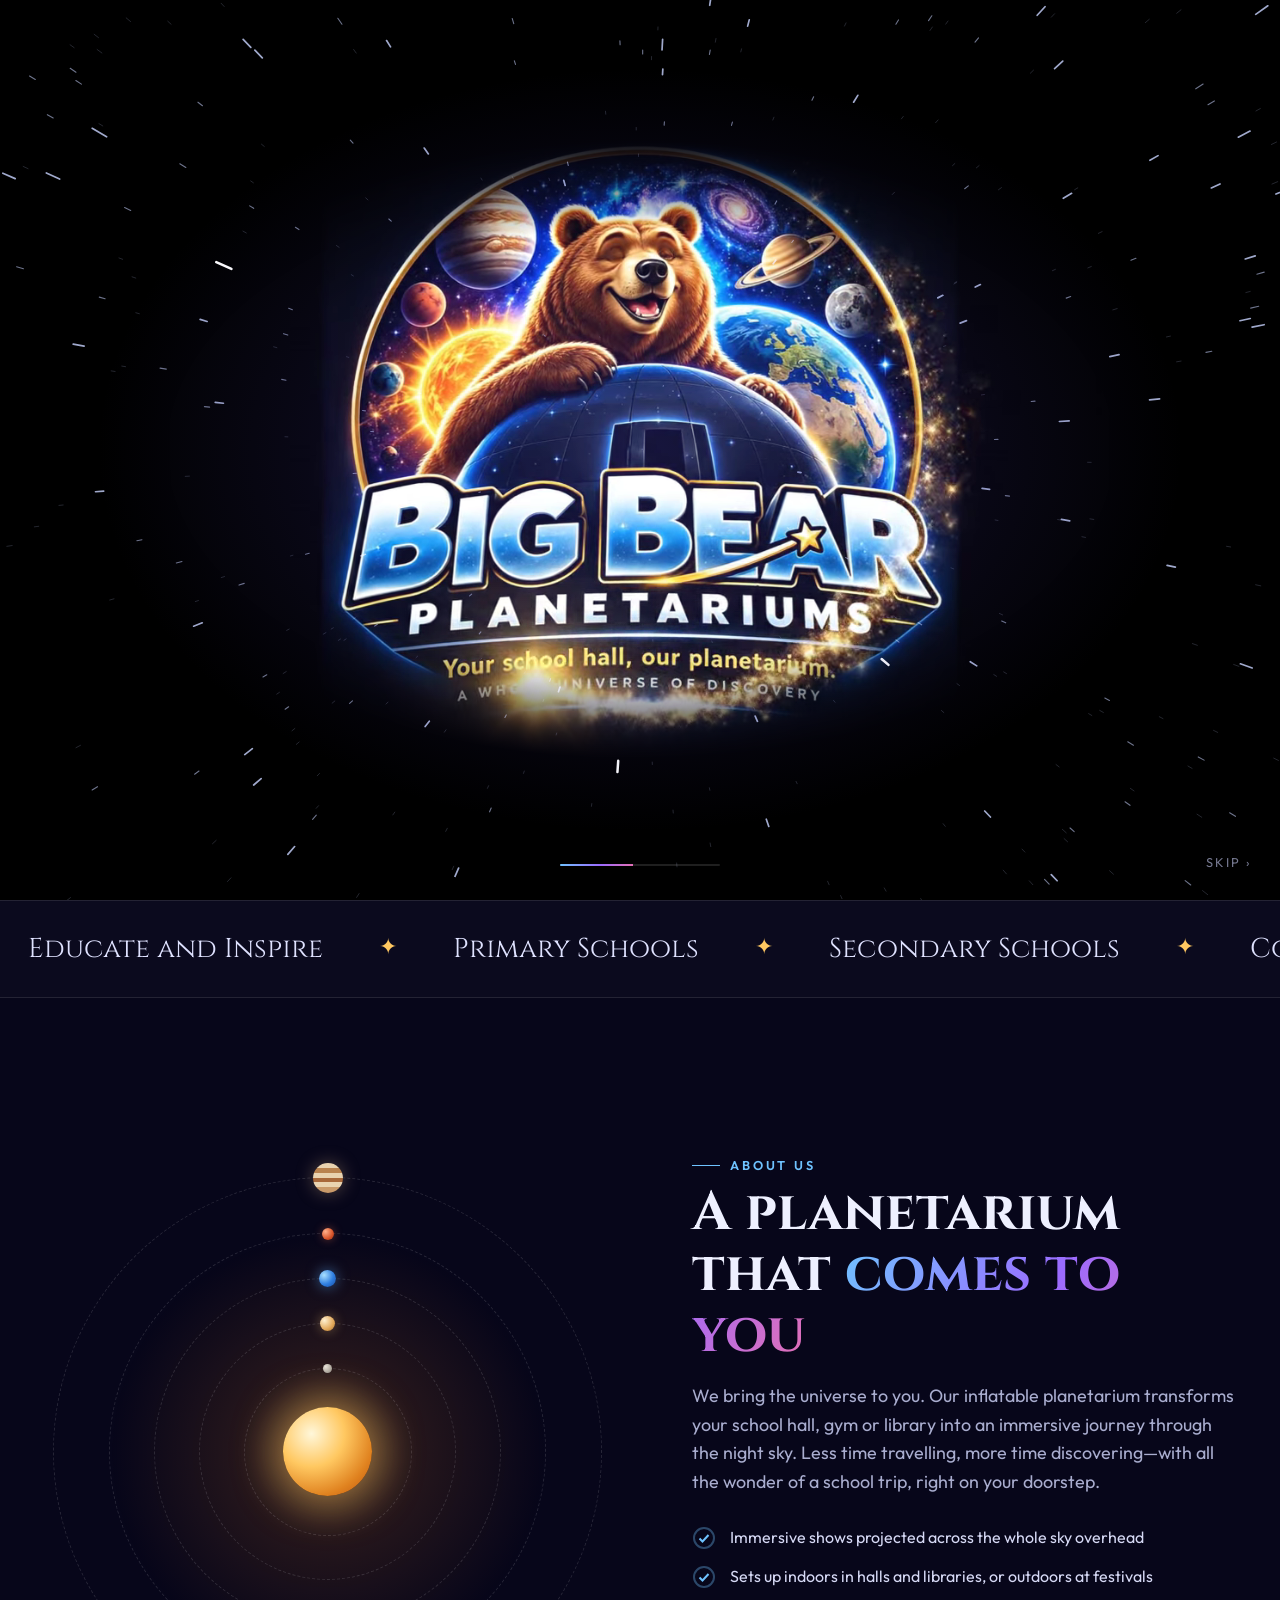
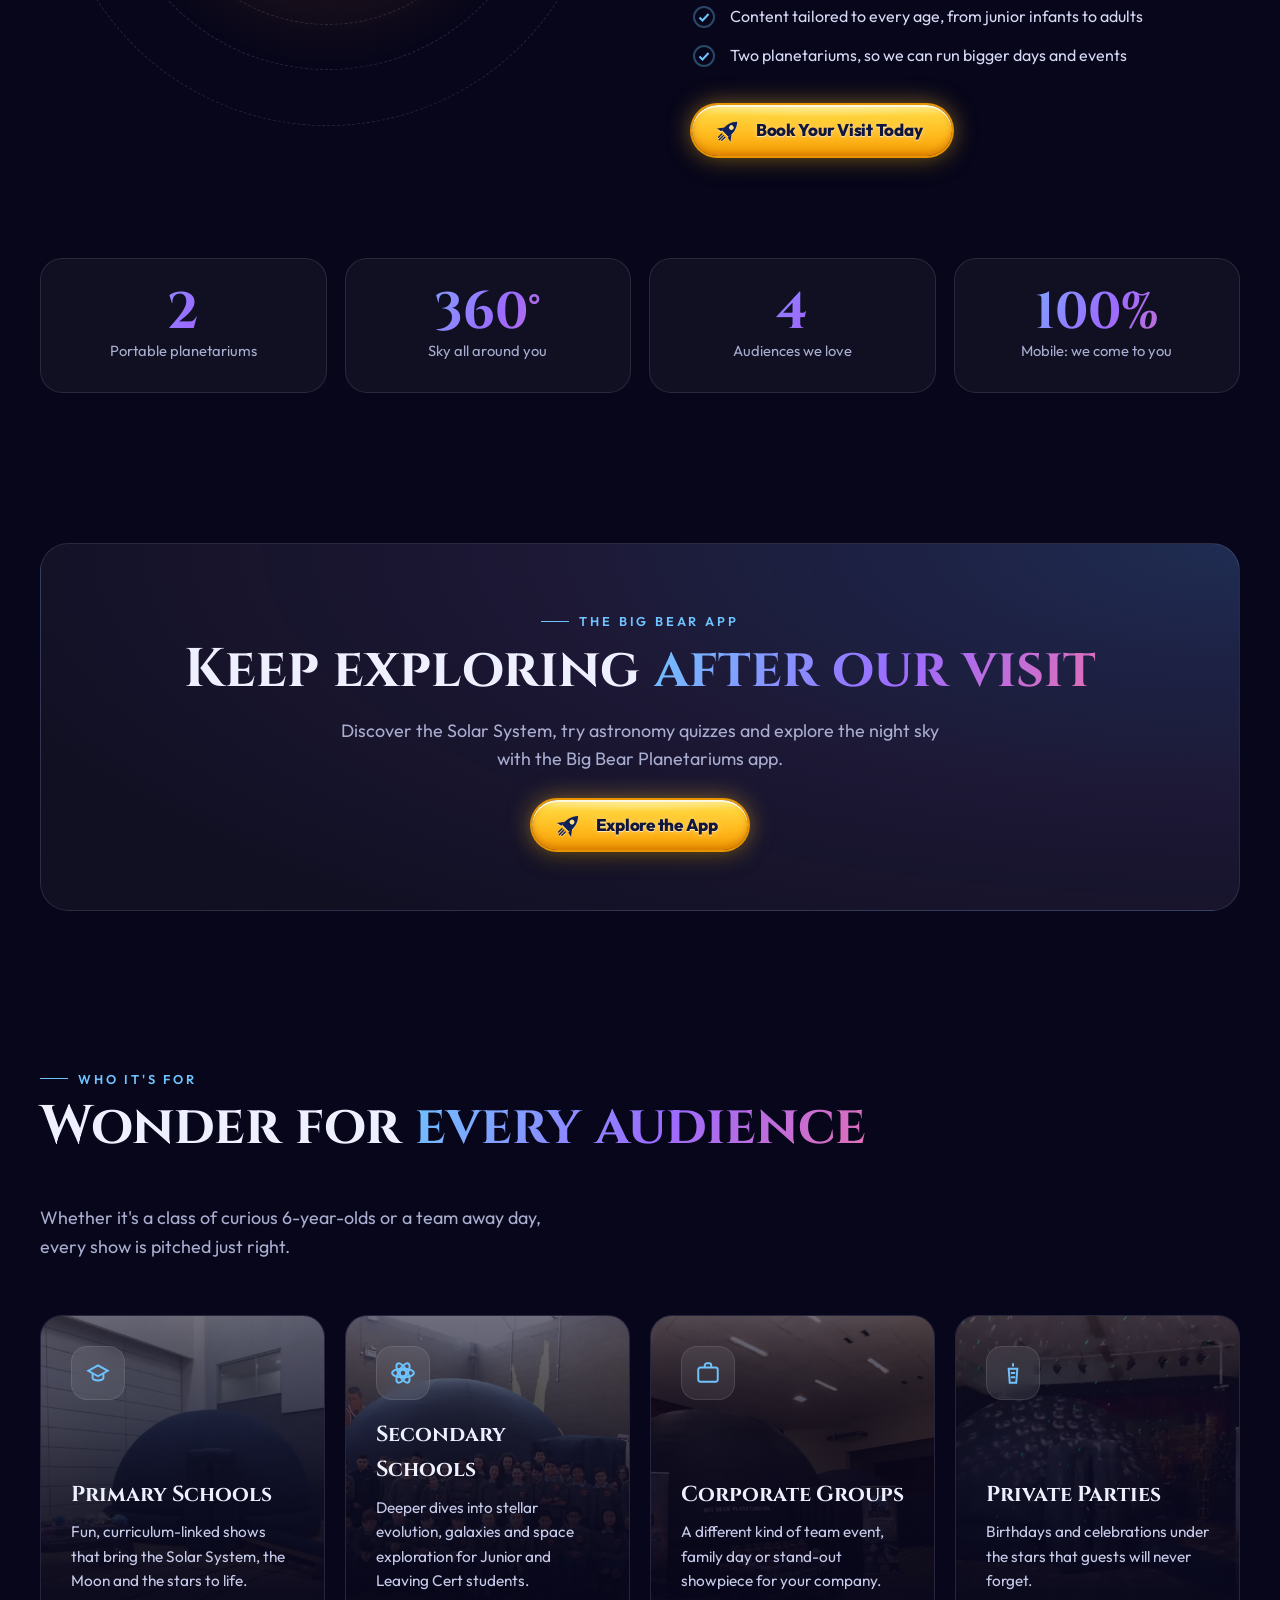
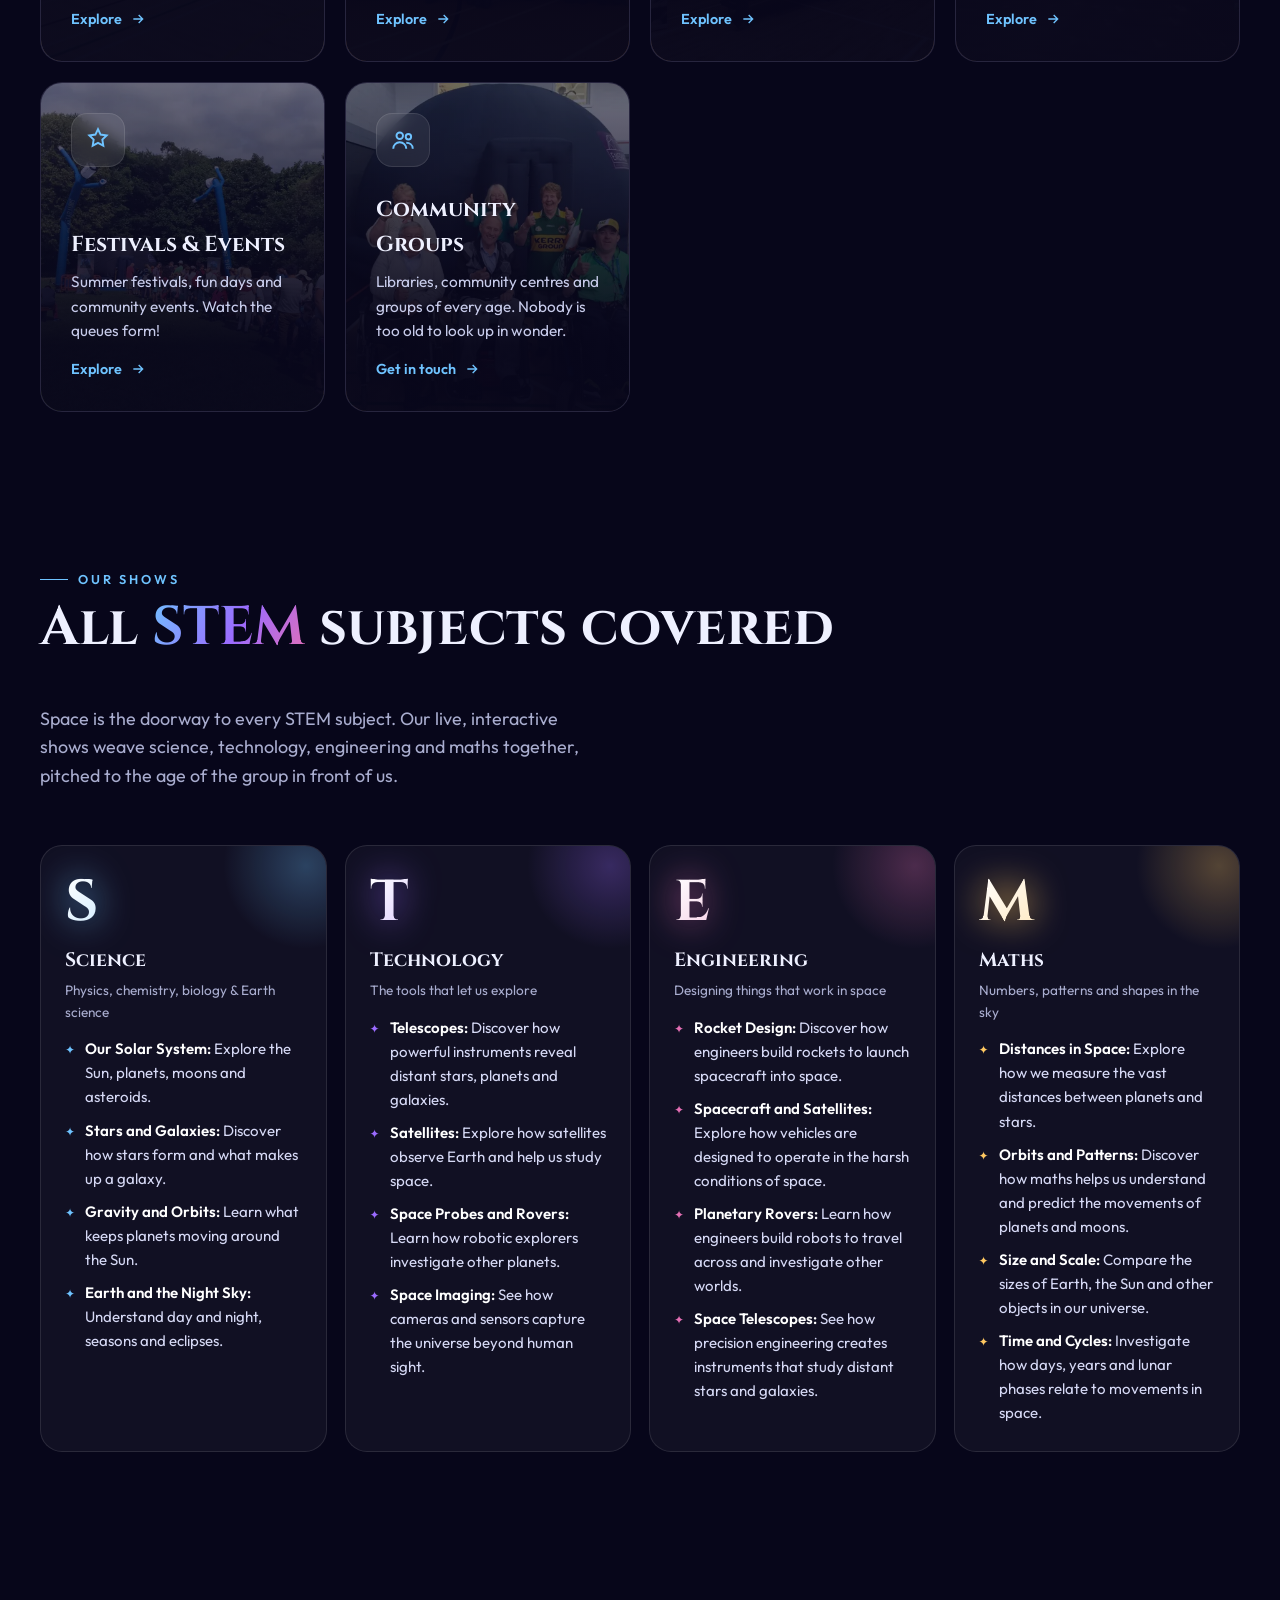
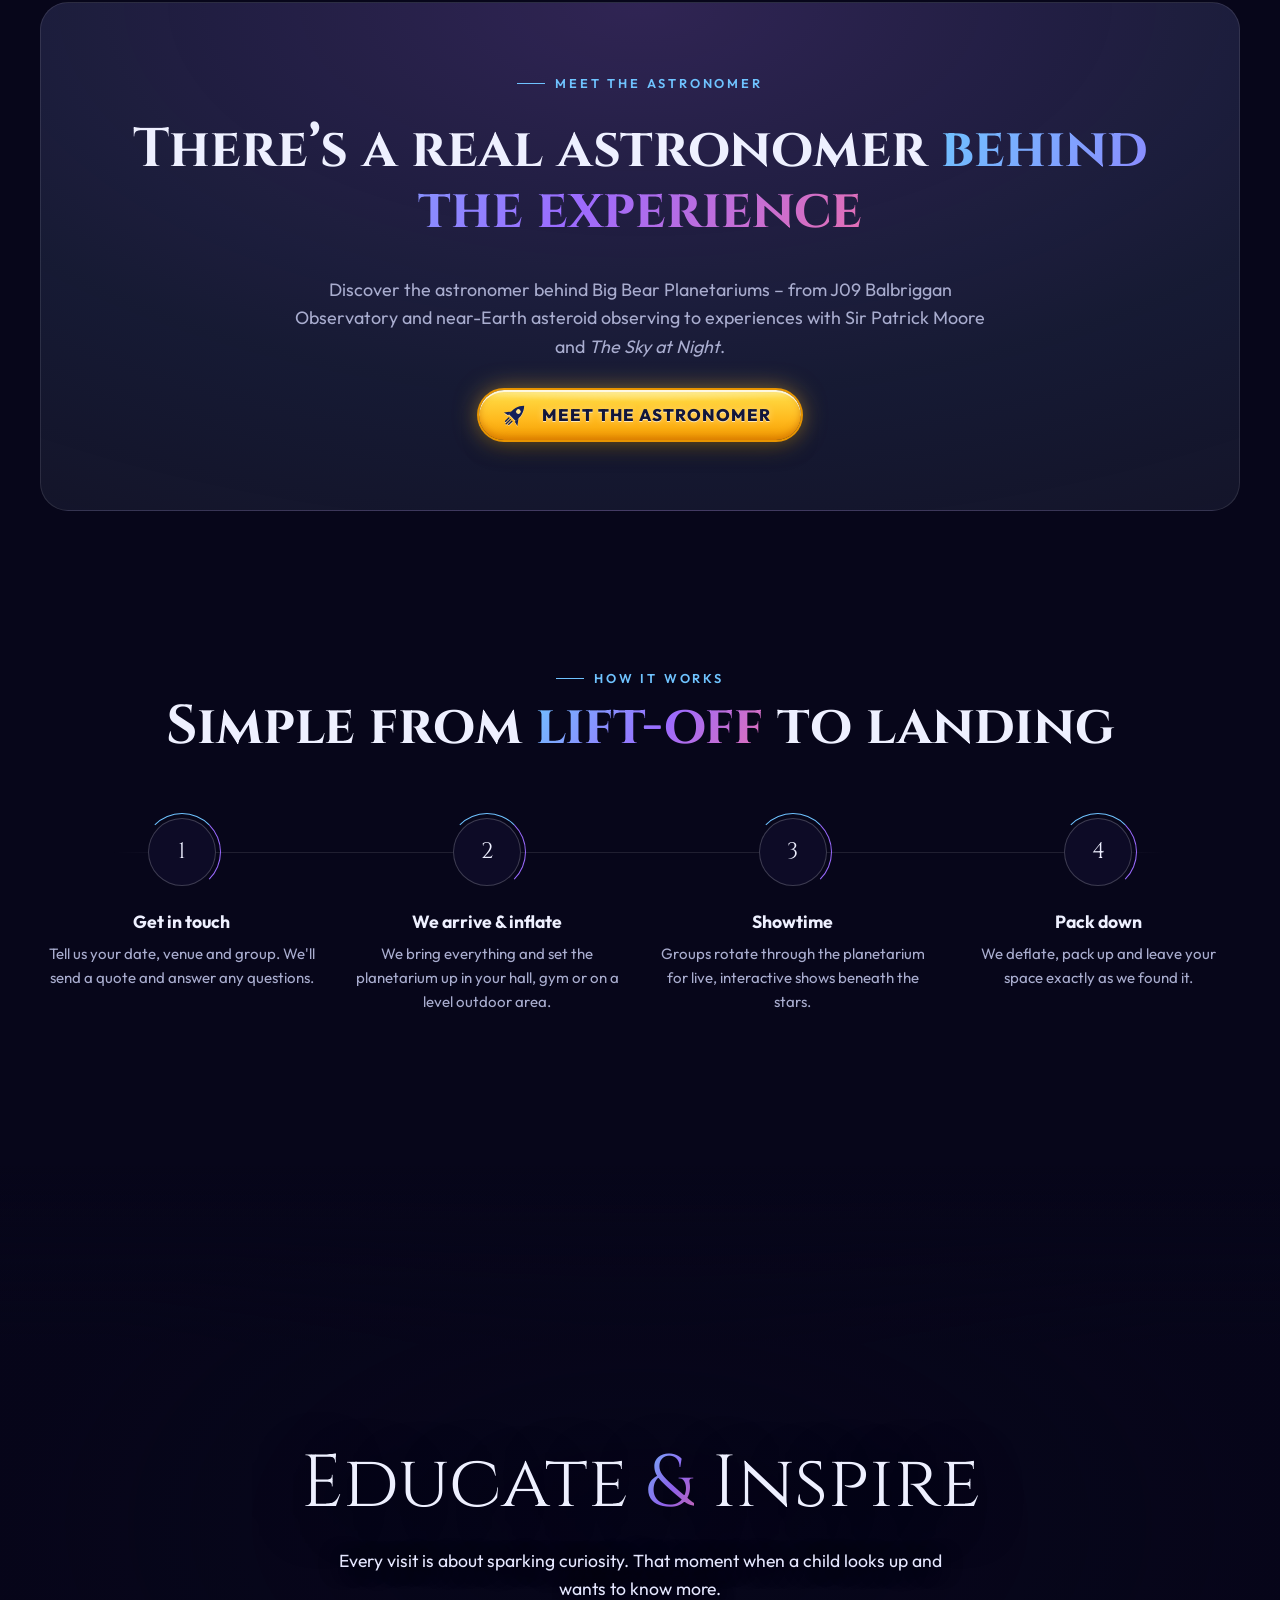
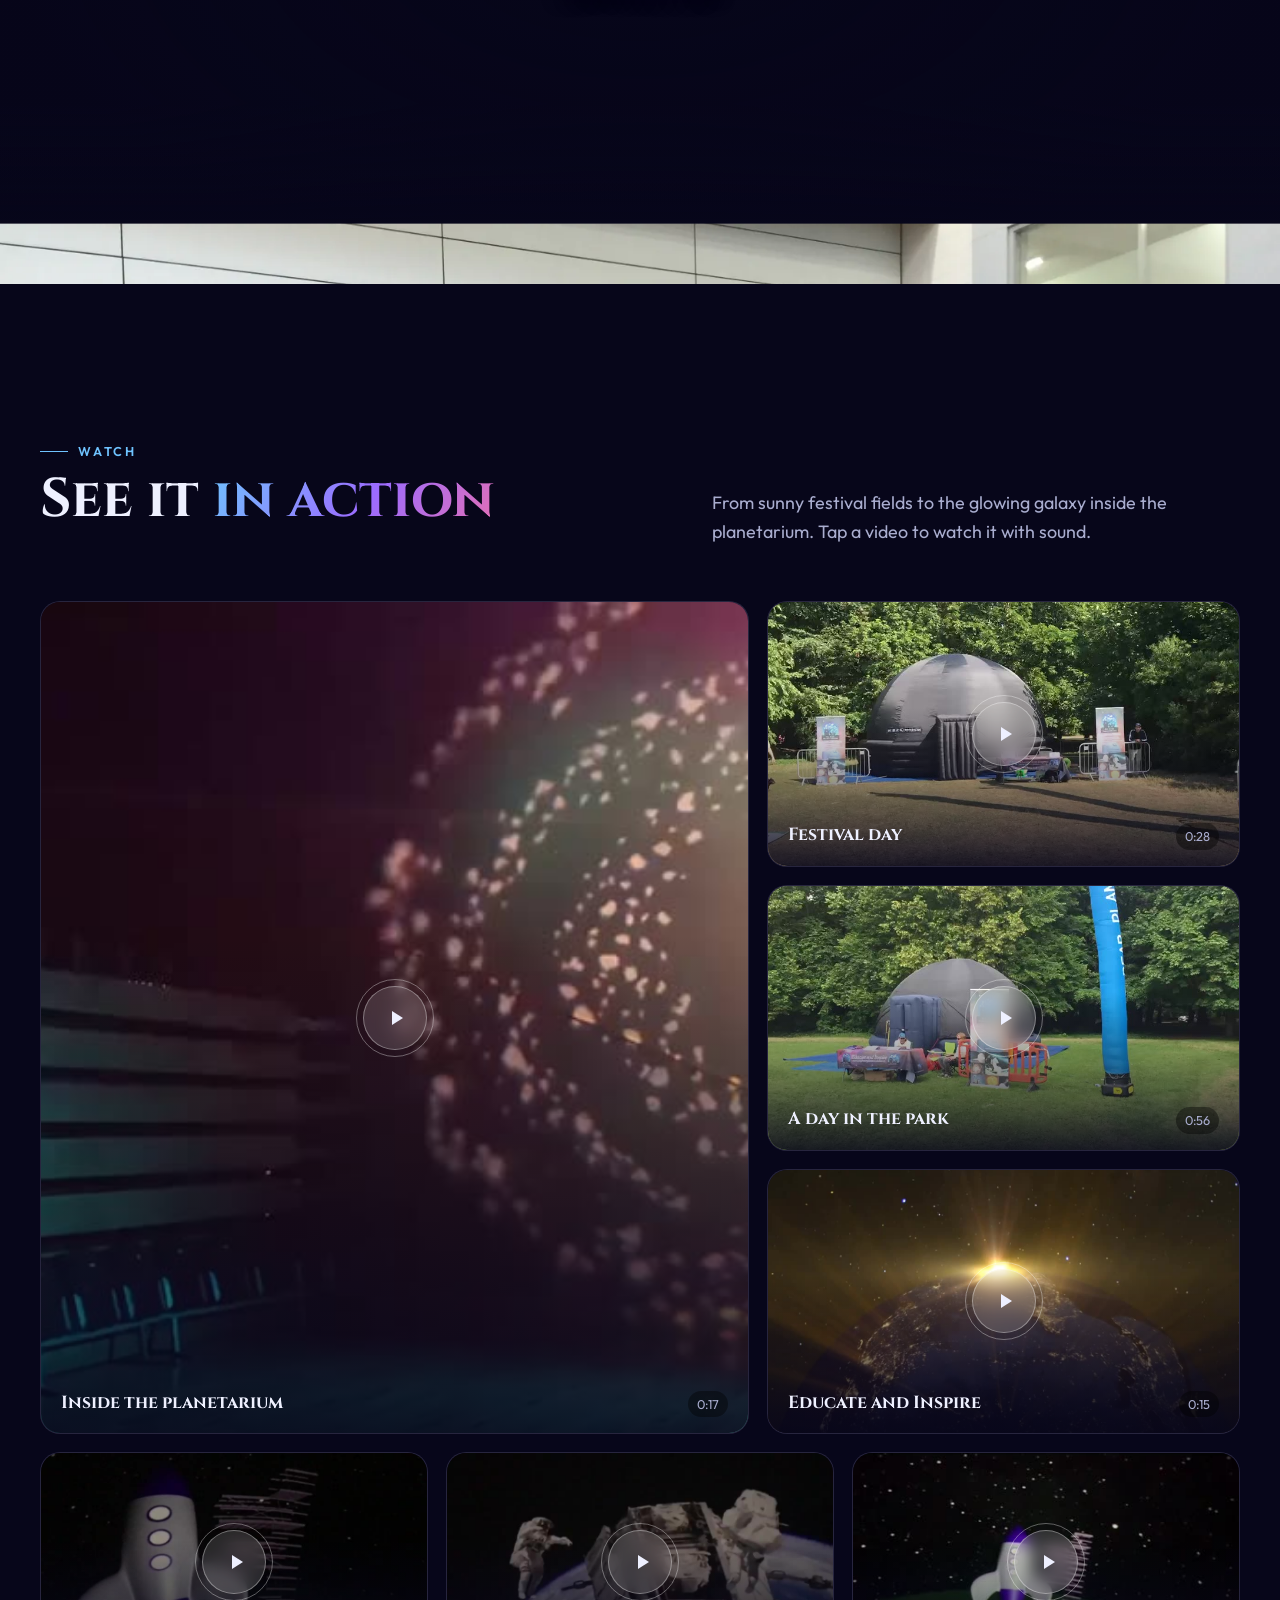
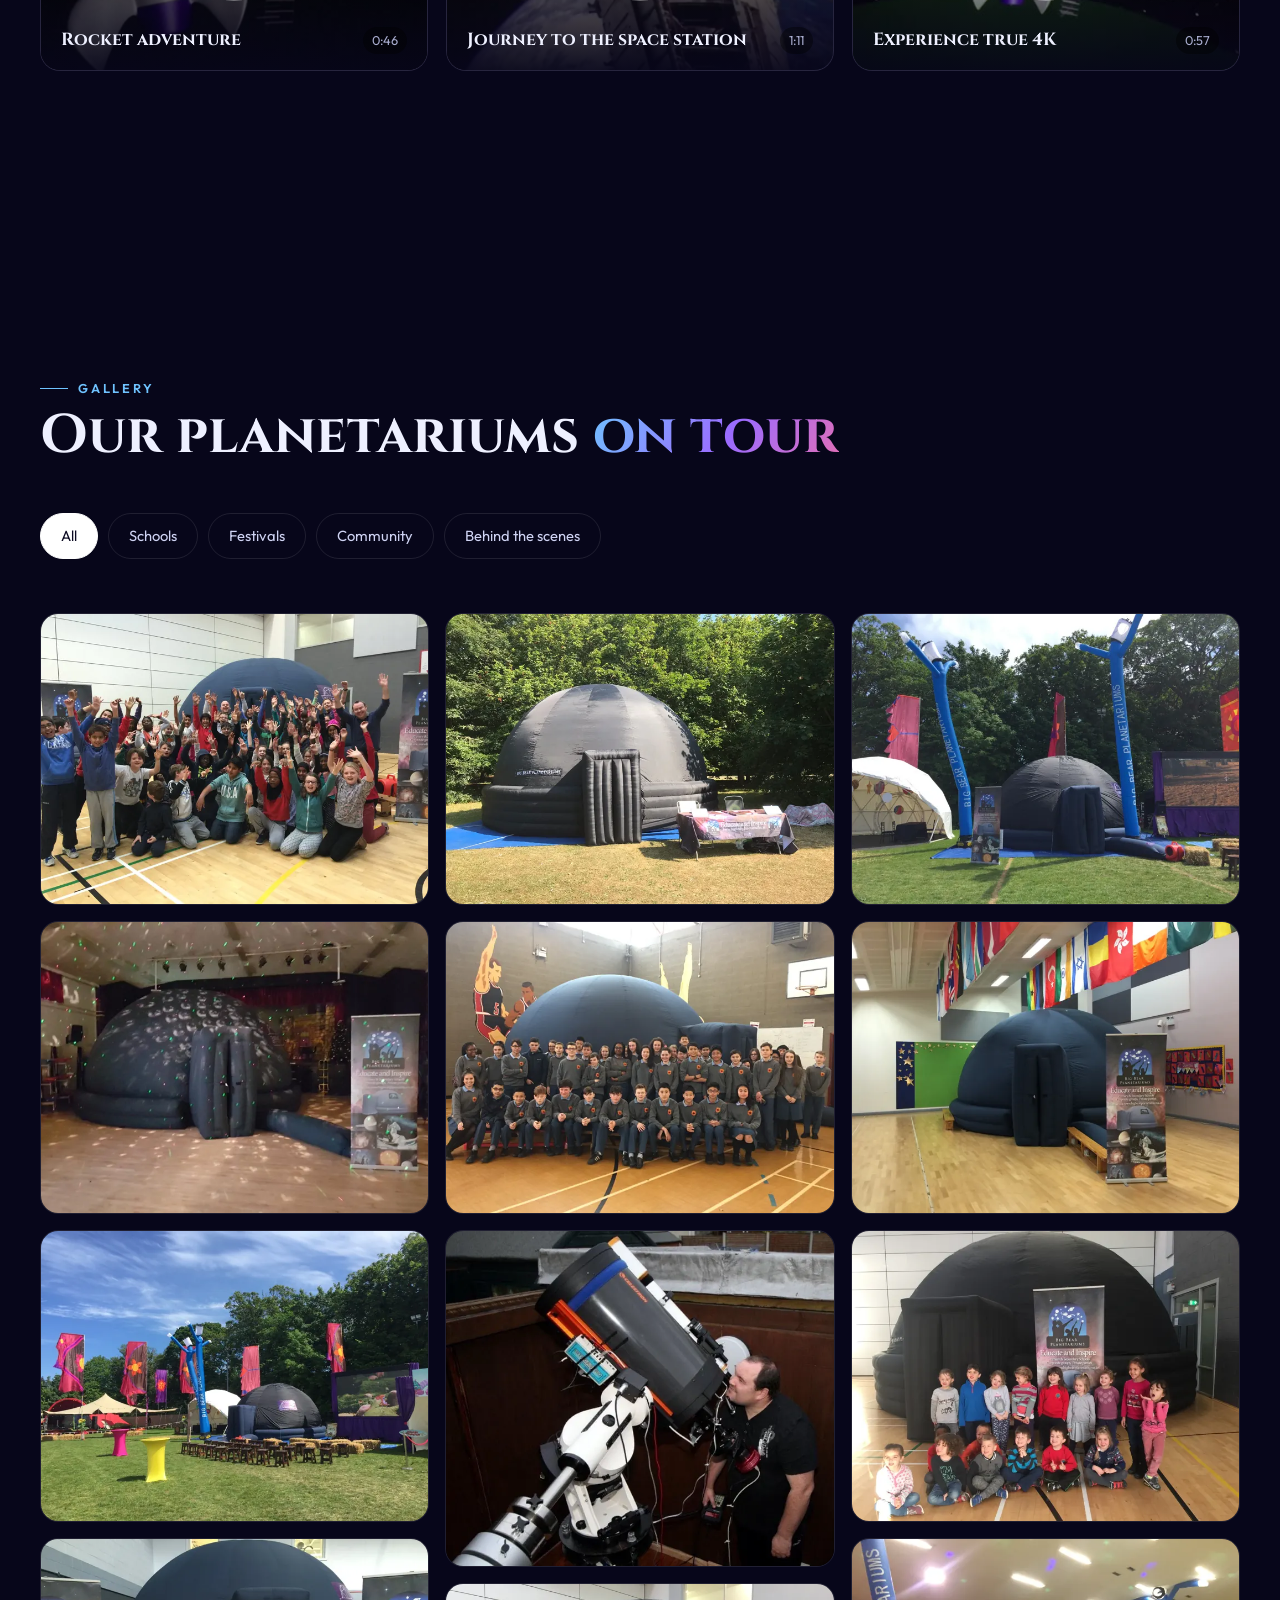
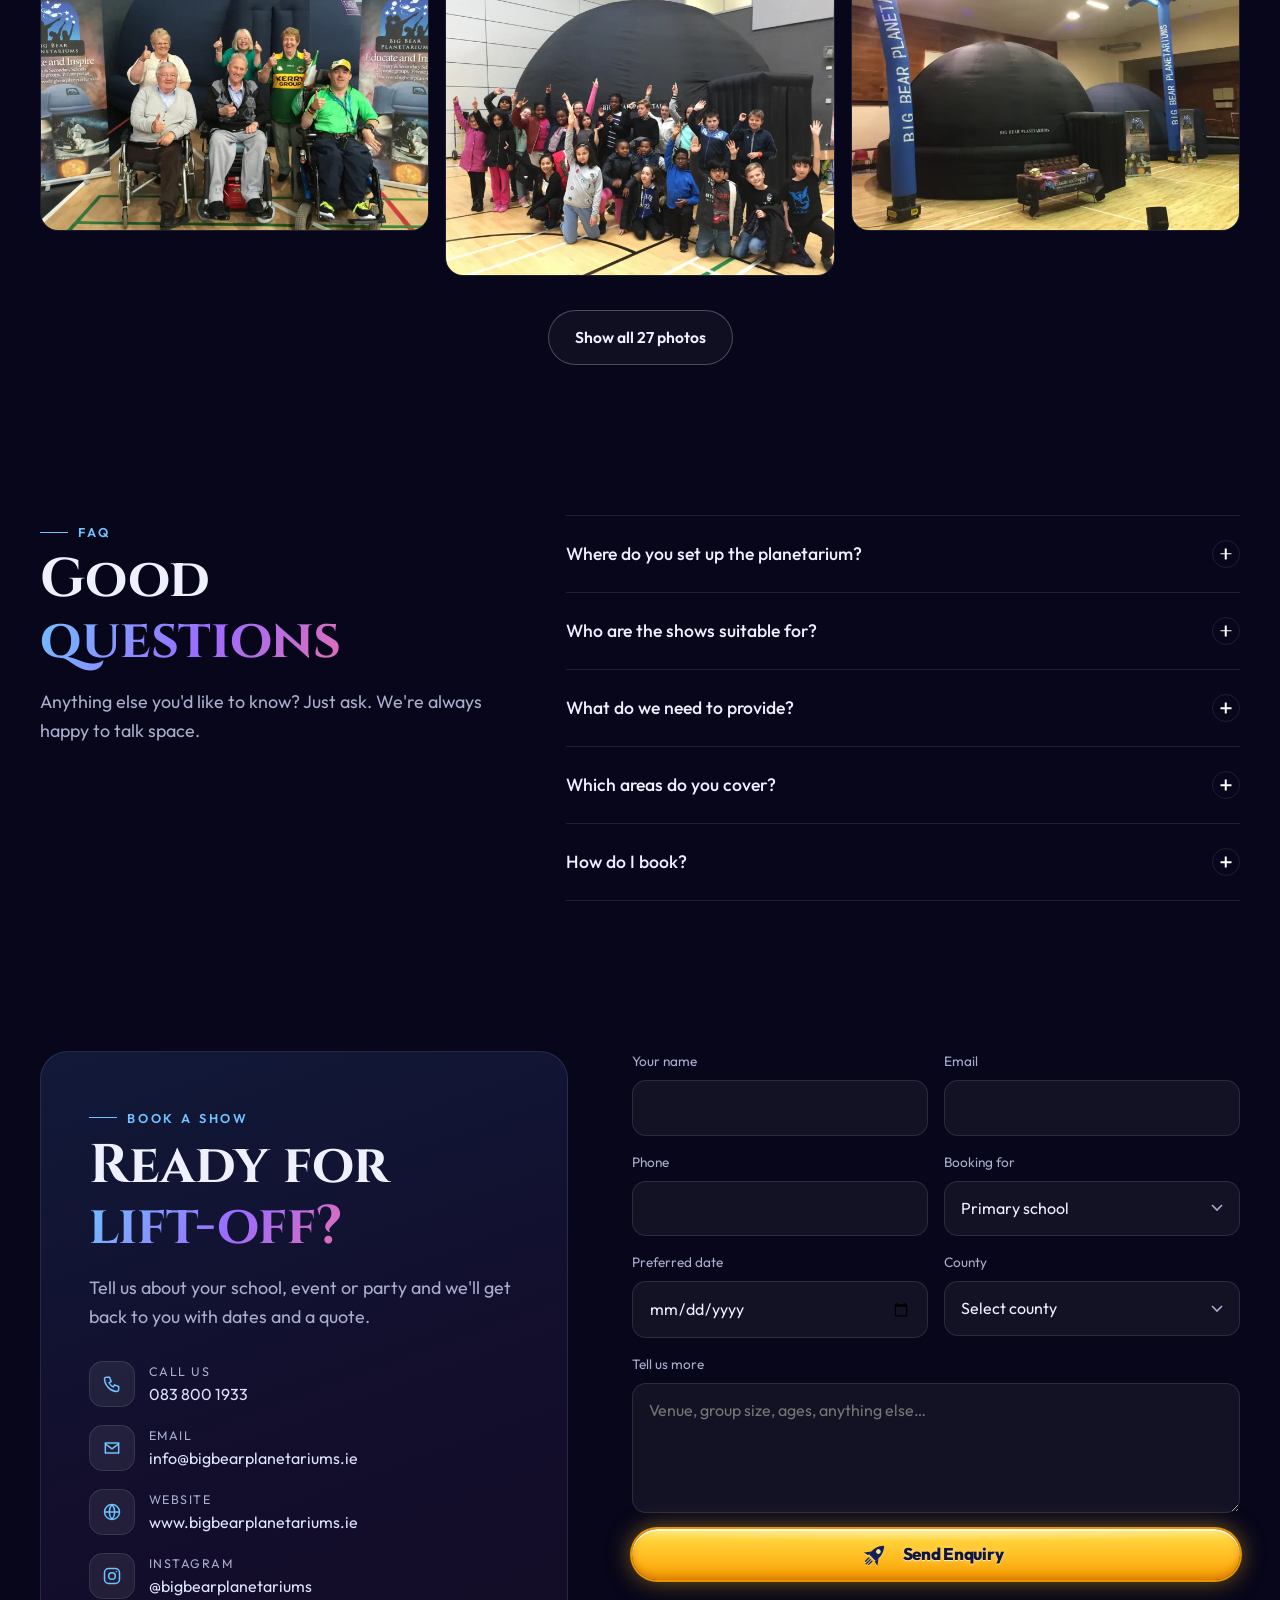
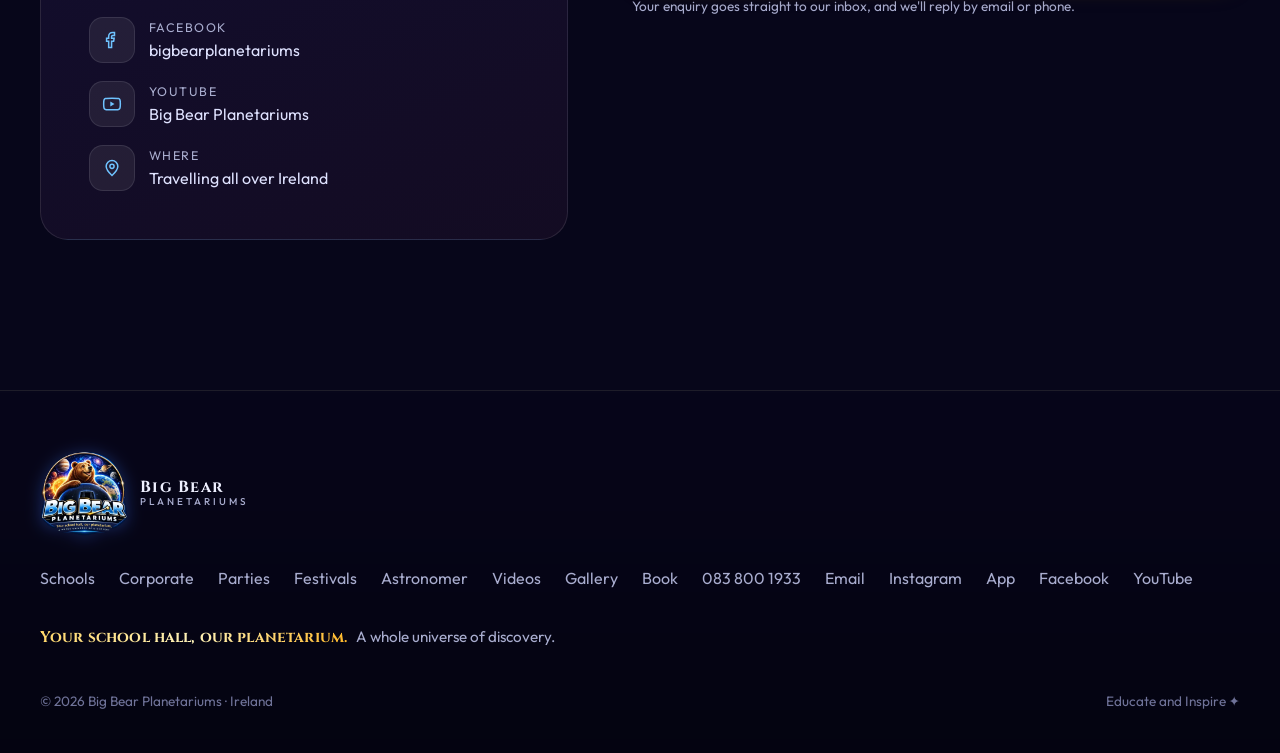
==== commit b061a194: "New intro: animated logo video, wide for laptops and a tighter crop for phones Co-Authored-By: Claud" ====
--- a/index.html
+++ b/index.html
@@ -23,7 +23,7 @@
 <script type="application/ld+json">
 {"@context":"https://schema.org","@type":"LocalBusiness","name":"Big Bear Planetariums","slogan":"Educate and Inspire","description":"Mobile inflatable planetarium shows for schools, corporate groups, private parties and festivals.","url":"https://www.bigbearplanetariums.ie","image":"https://www.bigbearplanetariums.ie/og-image.jpg","telephone":"+353838001933","sameAs":["https://www.facebook.com/bigbearplanetariums/","https://www.instagram.com/bigbearplanetariums/","https://www.youtube.com/channel/UCjLXdcuXkpS6m2_Uyr-0o_A"],"areaServed":{"@type":"Country","name":"Ireland"}}
 </script>
-<link rel="stylesheet" href="css/site.css?v=cdd85510">
+<link rel="stylesheet" href="css/site.css?v=b9abc616">
 </head>
 <body class="loading">
 
@@ -31,7 +31,7 @@
 <div id="intro" aria-hidden="true">
   <canvas id="introStars"></canvas>
   <div class="intro-glow"></div>
-  <div class="intro-vid"><video id="logoVid" muted playsinline preload="auto" poster="video/logo-intro.jpg"><source src="video/logo-intro.mp4" type="video/mp4"><source src="video/logo-intro.webm" type="video/webm"></video></div>
+  <div class="intro-vid"><video id="logoVid" muted playsinline preload="auto"></video></div>
   <div class="intro-fallback">
     <div>
       <div class="intro-dome">
@@ -465,6 +465,6 @@
 <button class="to-top" id="toTop" aria-label="Back to top"><svg viewBox="0 0 24 24" fill="none" stroke="currentColor" stroke-width="2"><path d="M12 19V5M6 11l6-6 6 6"/></svg></button>
 <!-- /@bottom -->
 
-<script src="js/site.js?v=77adf645"></script>
+<script src="js/site.js?v=150edf47"></script>
 </body>
 </html>
--- a/css/site.css
+++ b/css/site.css
@@ -43,9 +43,11 @@
 #introStars{position:absolute;inset:0;width:100%;height:100%}
 .intro-glow{position:absolute;inset:0;background:radial-gradient(ellipse at 50% 50%,rgba(60,50,160,.35),transparent 60%);animation:breathe 5s ease-in-out infinite}
 @keyframes breathe{50%{opacity:.5}}
-.intro-vid{position:relative;height:min(92vh,92svh);aspect-ratio:576/1024;max-width:100vw;opacity:0;transform:scale(.96) translateZ(0);will-change:transform,opacity;transition:opacity .6s ease-out,transform .8s var(--ease)}
-.intro-vid video{width:100%;height:100%;object-fit:cover}
-.intro-vid::after{content:"";position:absolute;inset:-1px;pointer-events:none;background:radial-gradient(ellipse 50% 50% at 50% 50%,transparent 55%,#000 99%)}
+.intro-vid{position:relative;width:min(86vw,140vh);aspect-ratio:16/9;opacity:0;transform:scale(.96) translateZ(0);will-change:transform,opacity;transition:opacity .6s ease-out,transform .8s var(--ease)}
+#intro.tall .intro-vid{width:min(96vw,80vh);aspect-ratio:640/576}
+.intro-vid{mix-blend-mode:screen}
+/* Screen blend lets the warp stars show through the video's dark background; the mask feathers its edges away */
+.intro-vid video{display:block;width:100%;height:100%;object-fit:cover;-webkit-mask-image:radial-gradient(ellipse 50% 50% at 50% 50%,#000 72%,transparent 100%);mask-image:radial-gradient(ellipse 50% 50% at 50% 50%,#000 72%,transparent 100%)}
 #intro.playing .intro-vid{opacity:1;transform:none}
 #intro.warp .intro-vid{transform:scale(2.4) translateZ(0);opacity:0;transition:transform .8s cubic-bezier(.7,0,.84,0),opacity .6s .15s ease-in}
 .intro-flash{position:absolute;inset:0;background:radial-gradient(circle,#fff,rgba(160,190,255,.6) 30%,transparent 70%);opacity:0;pointer-events:none}
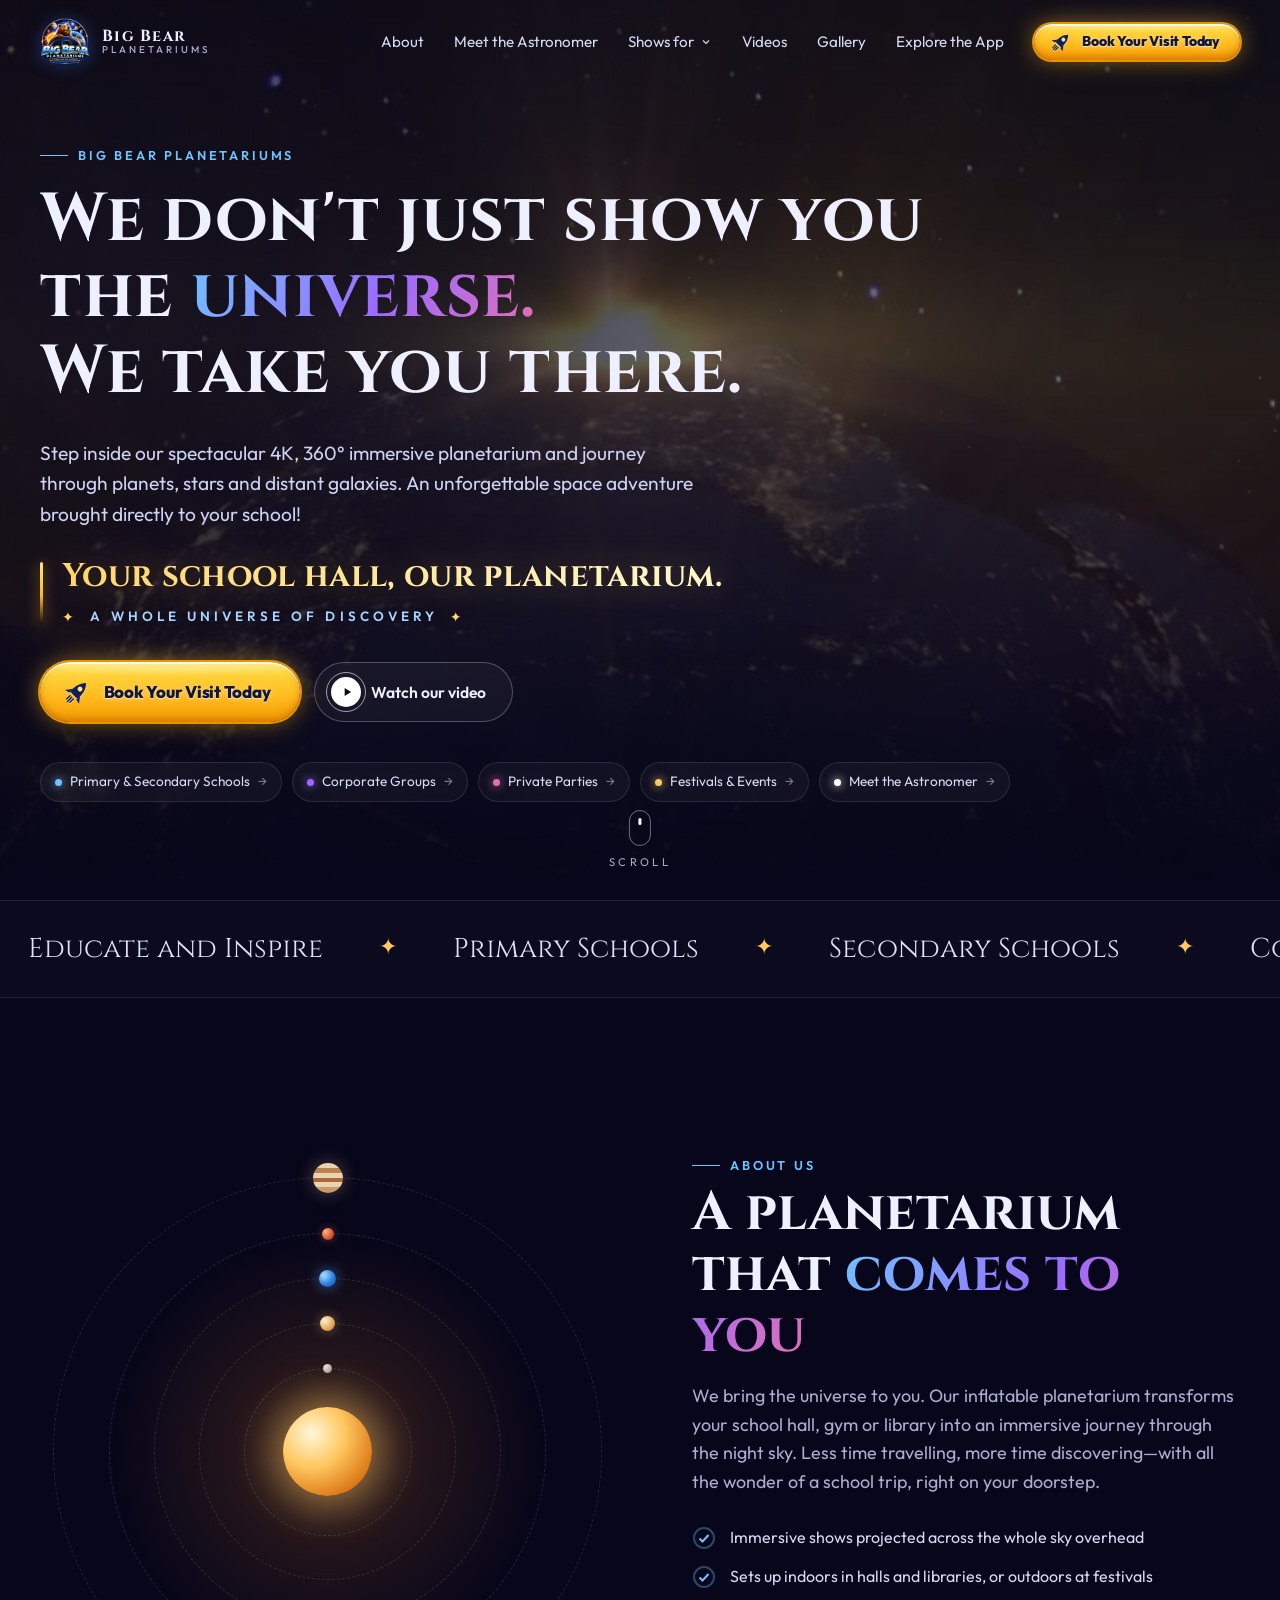
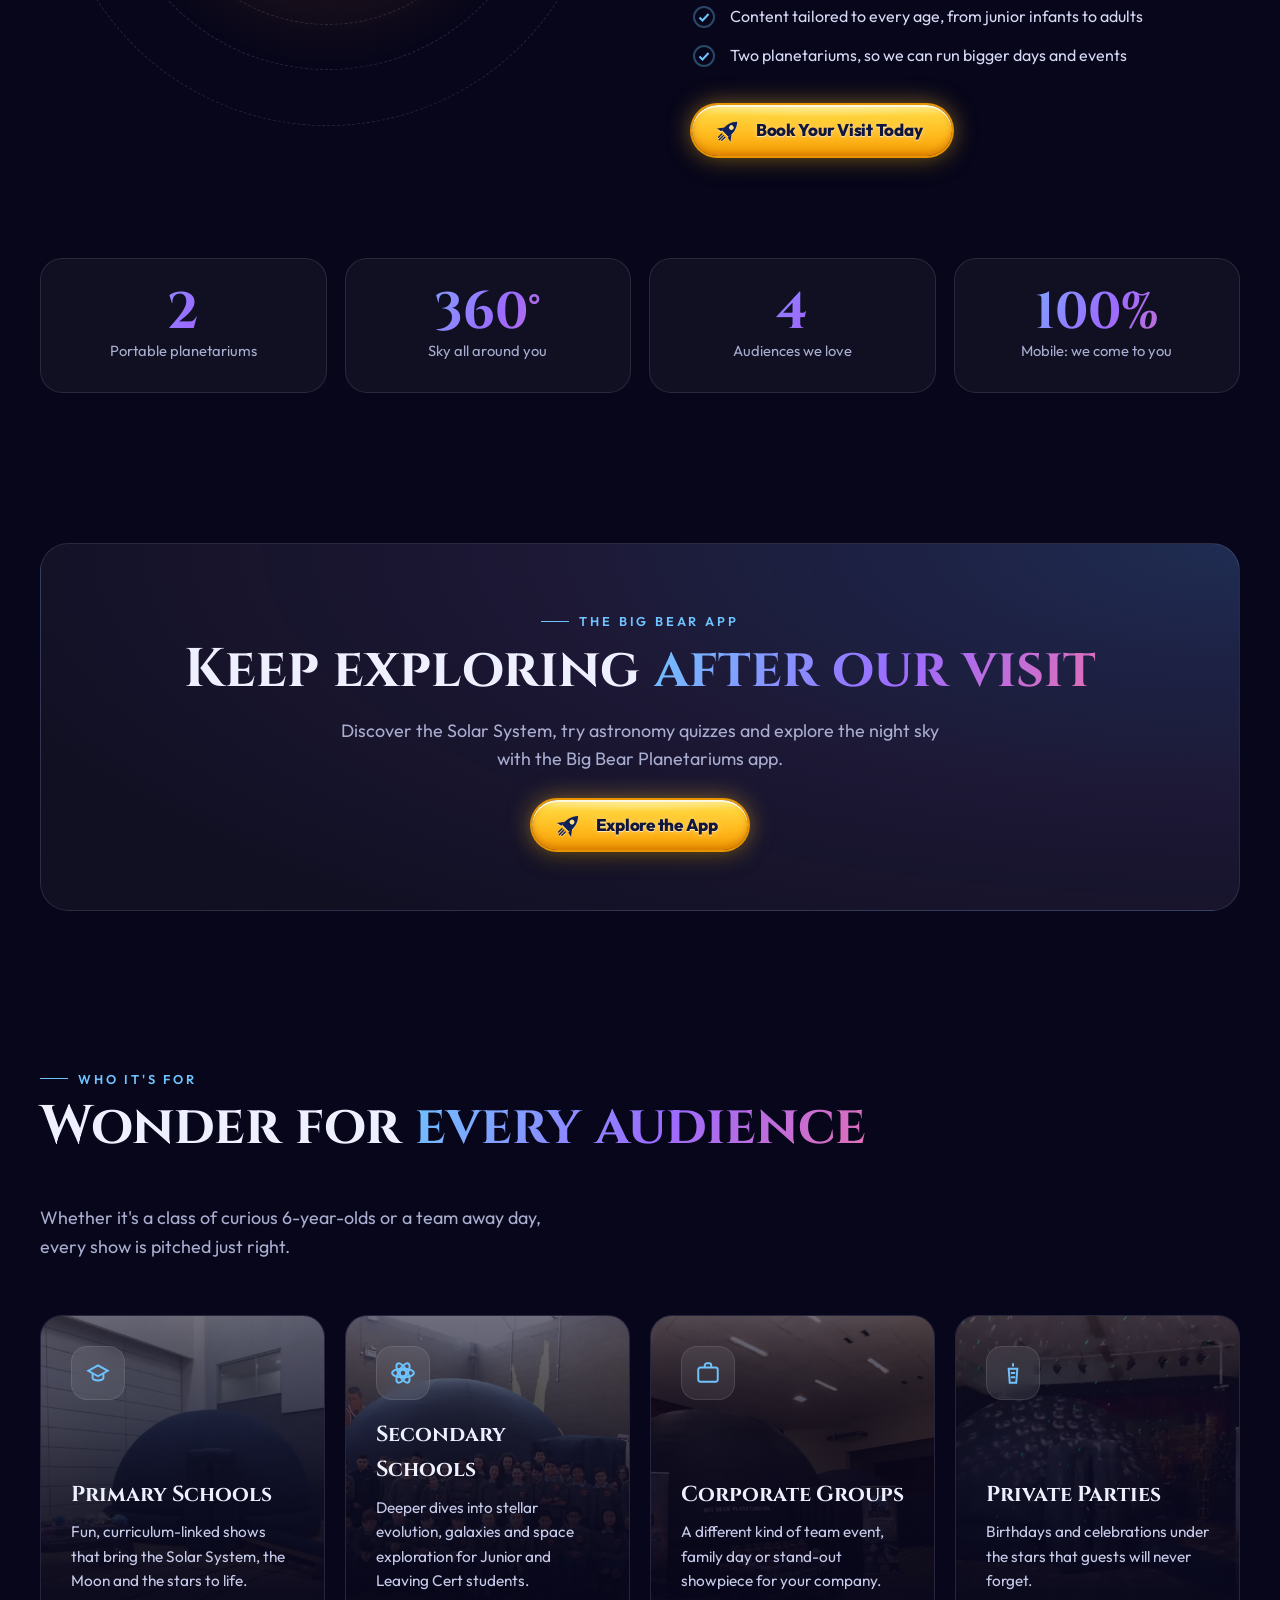
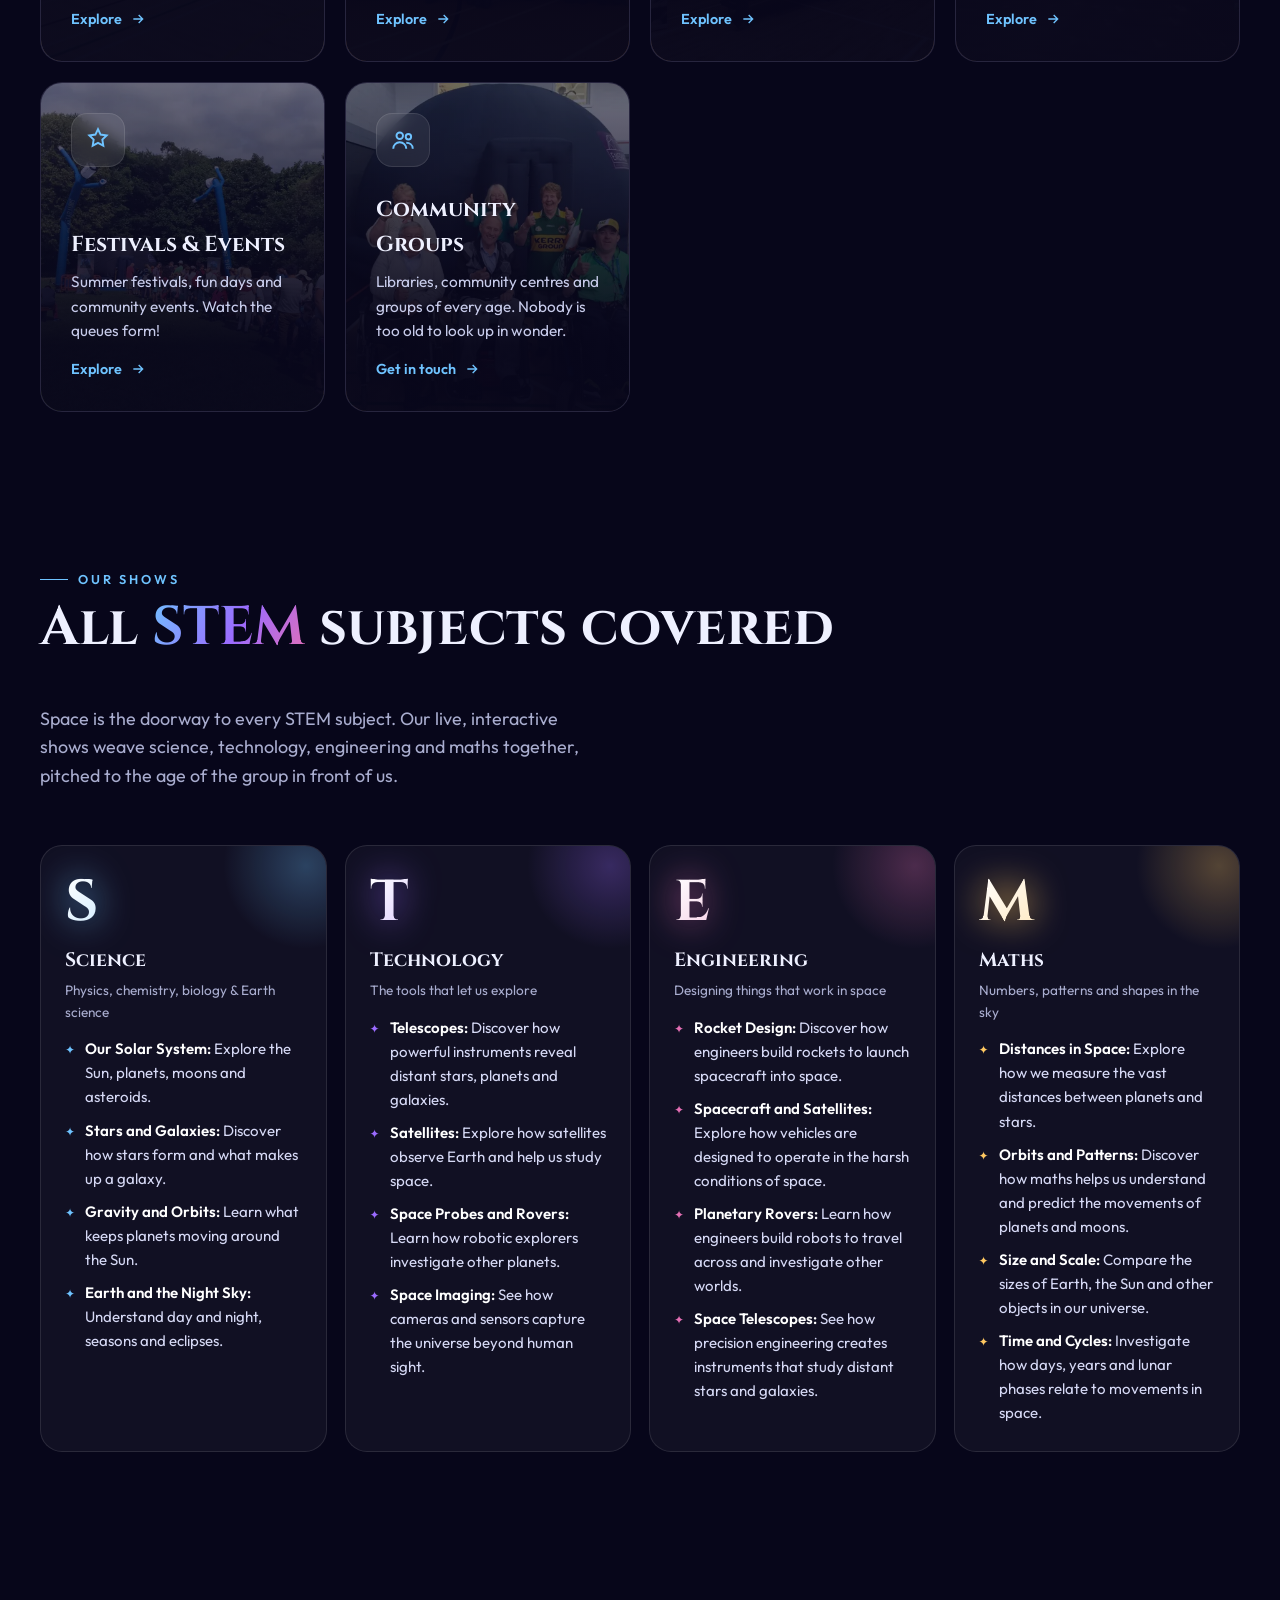
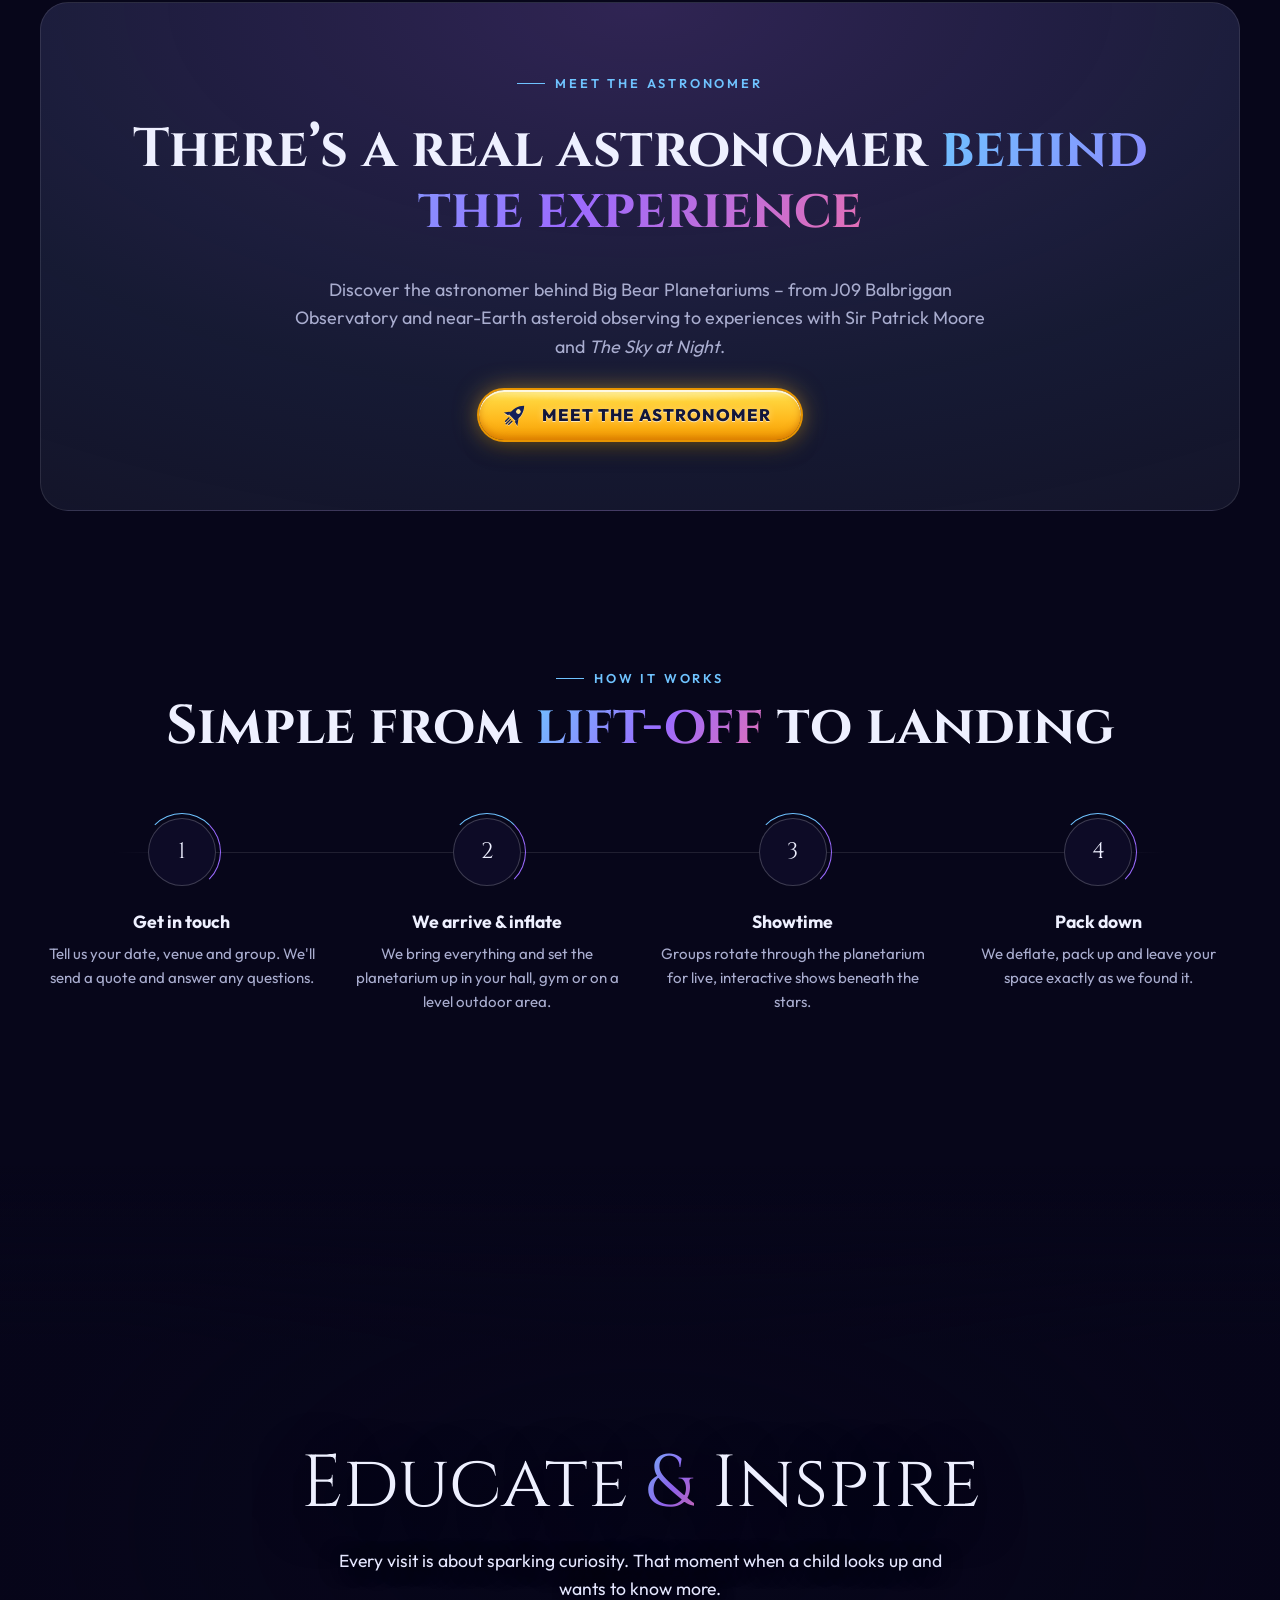
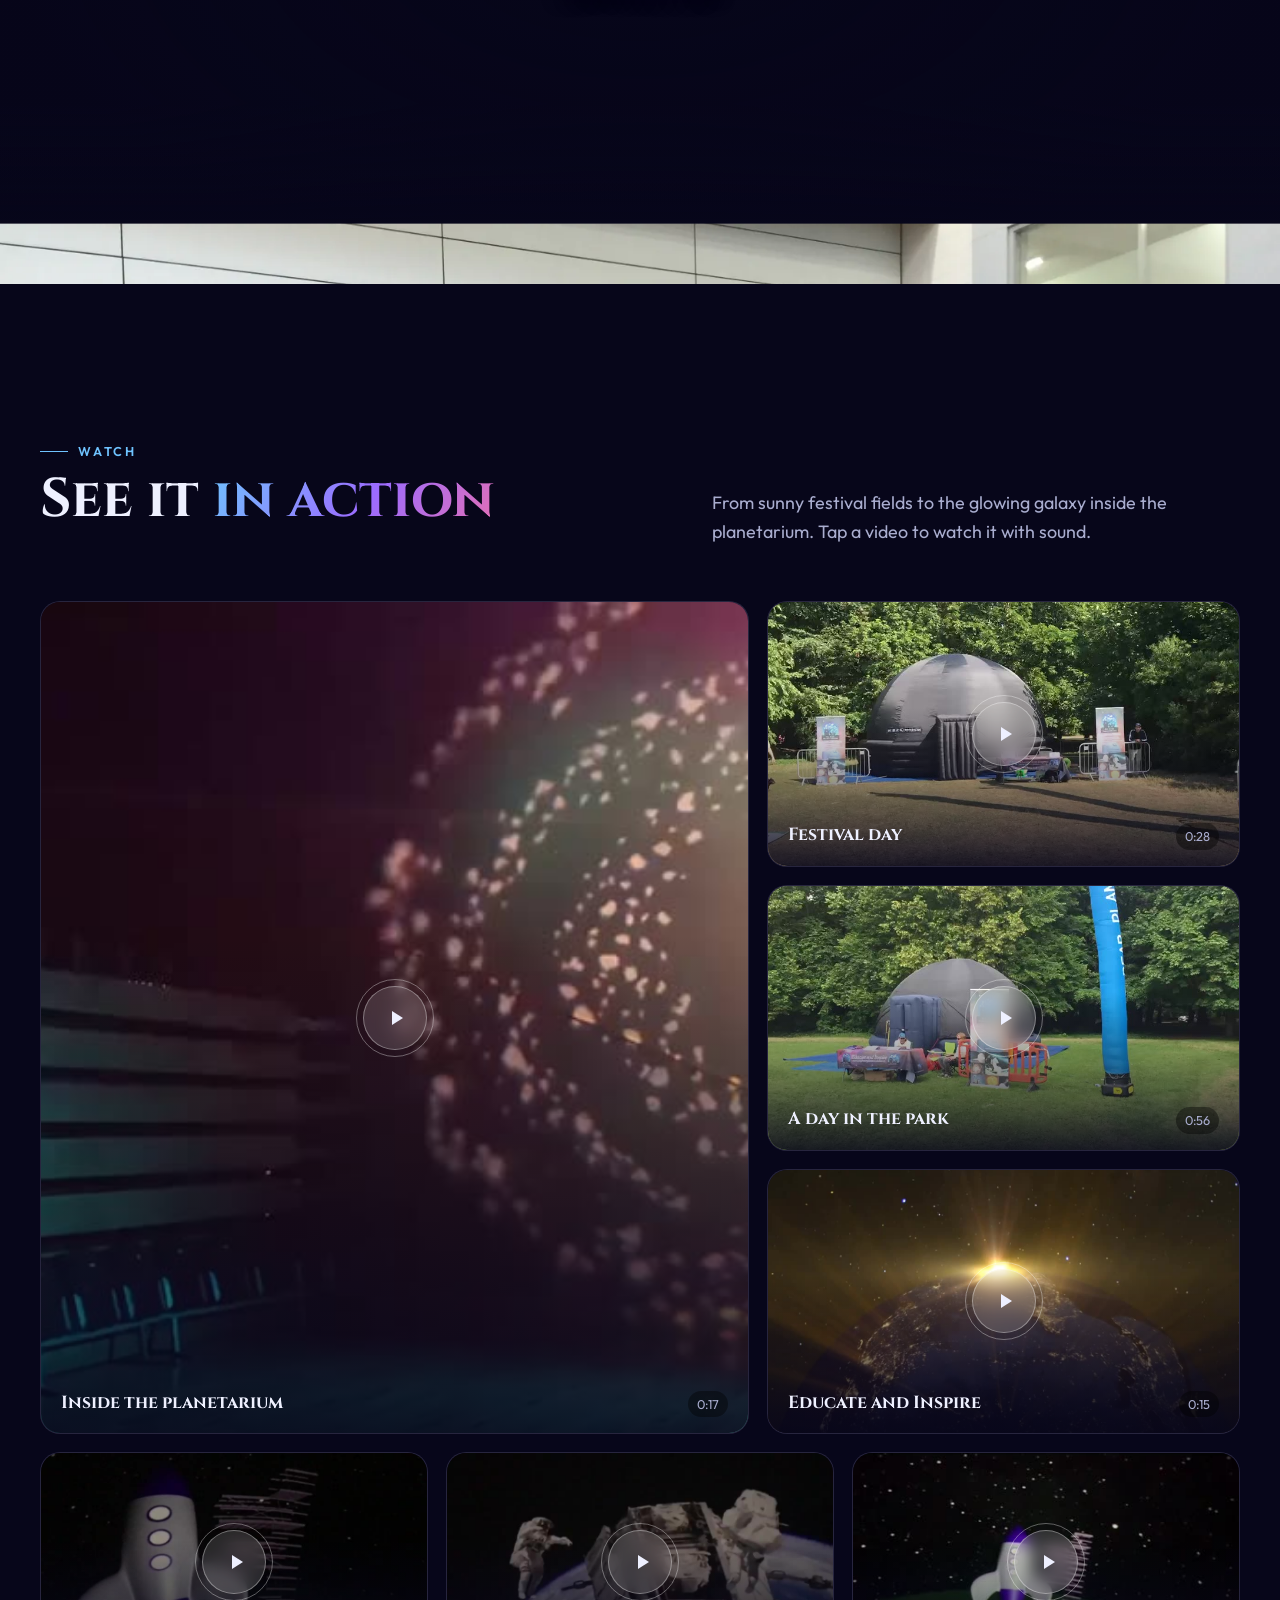
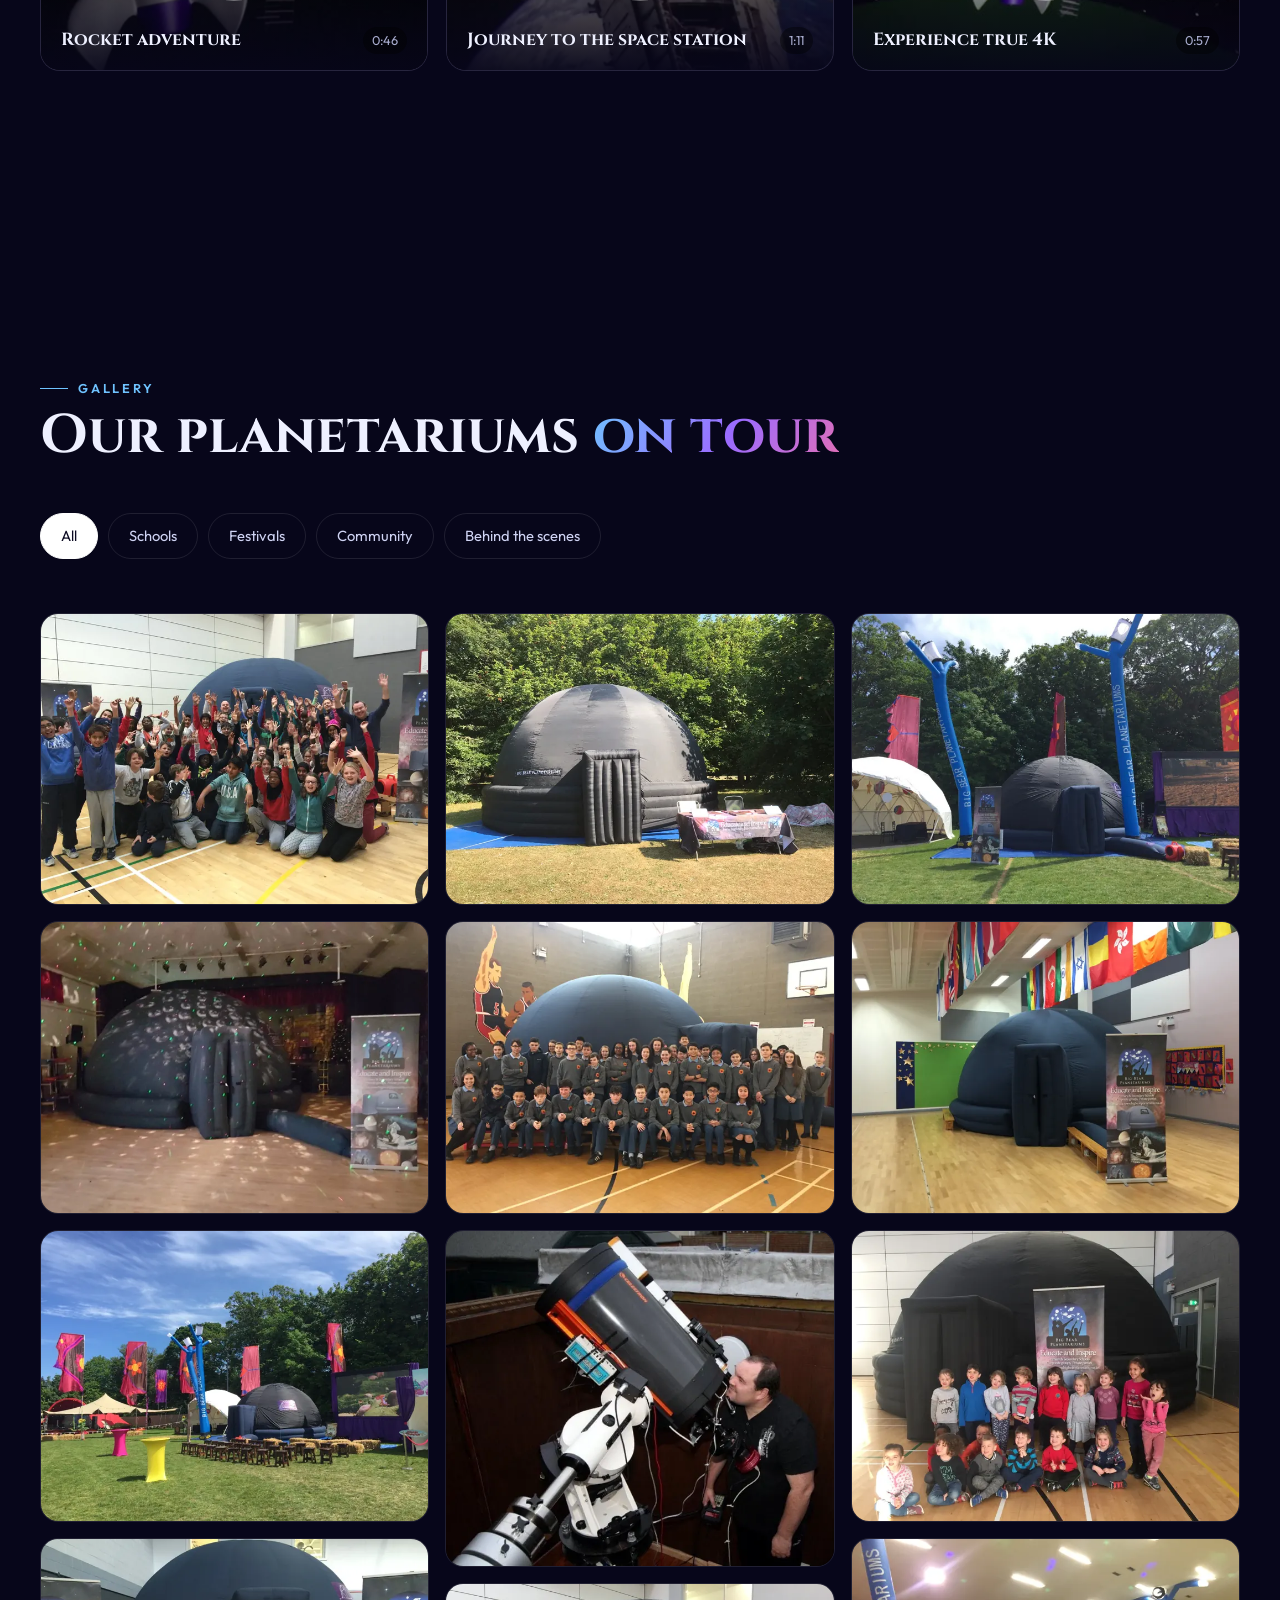
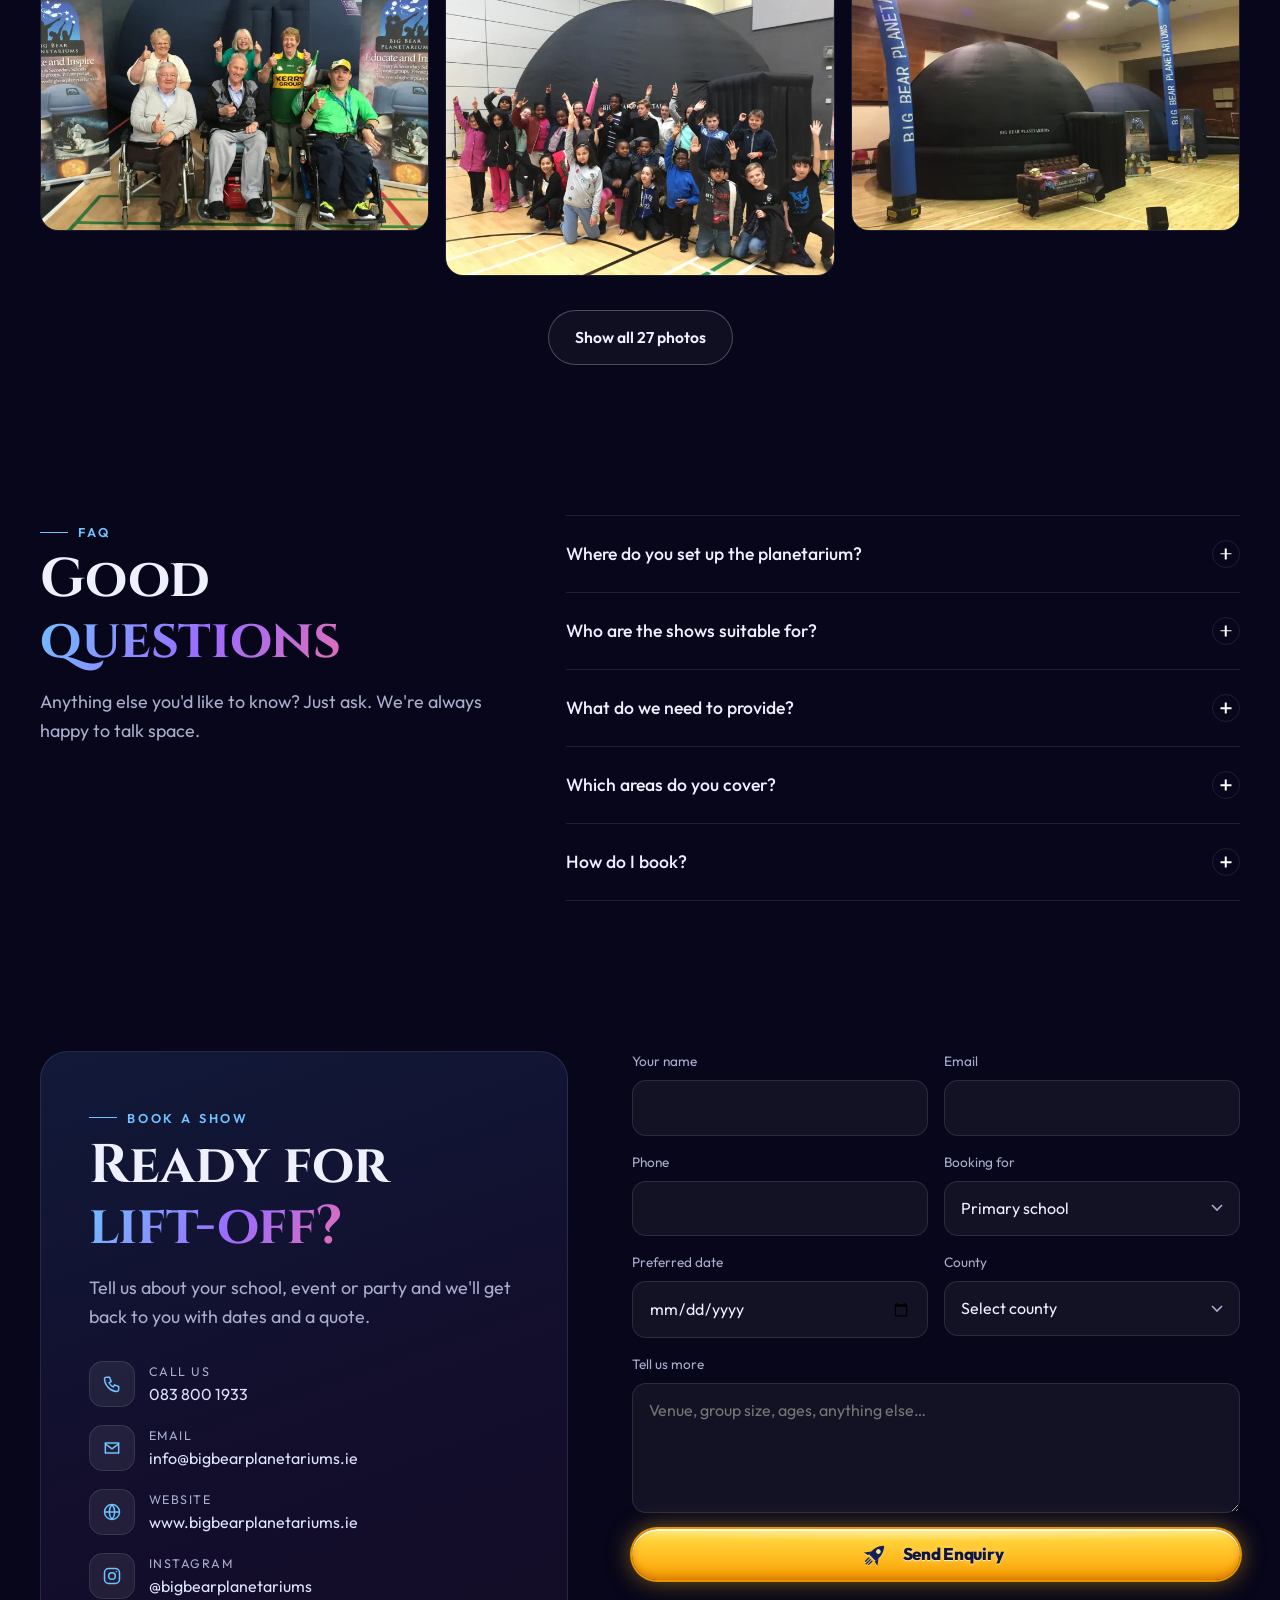
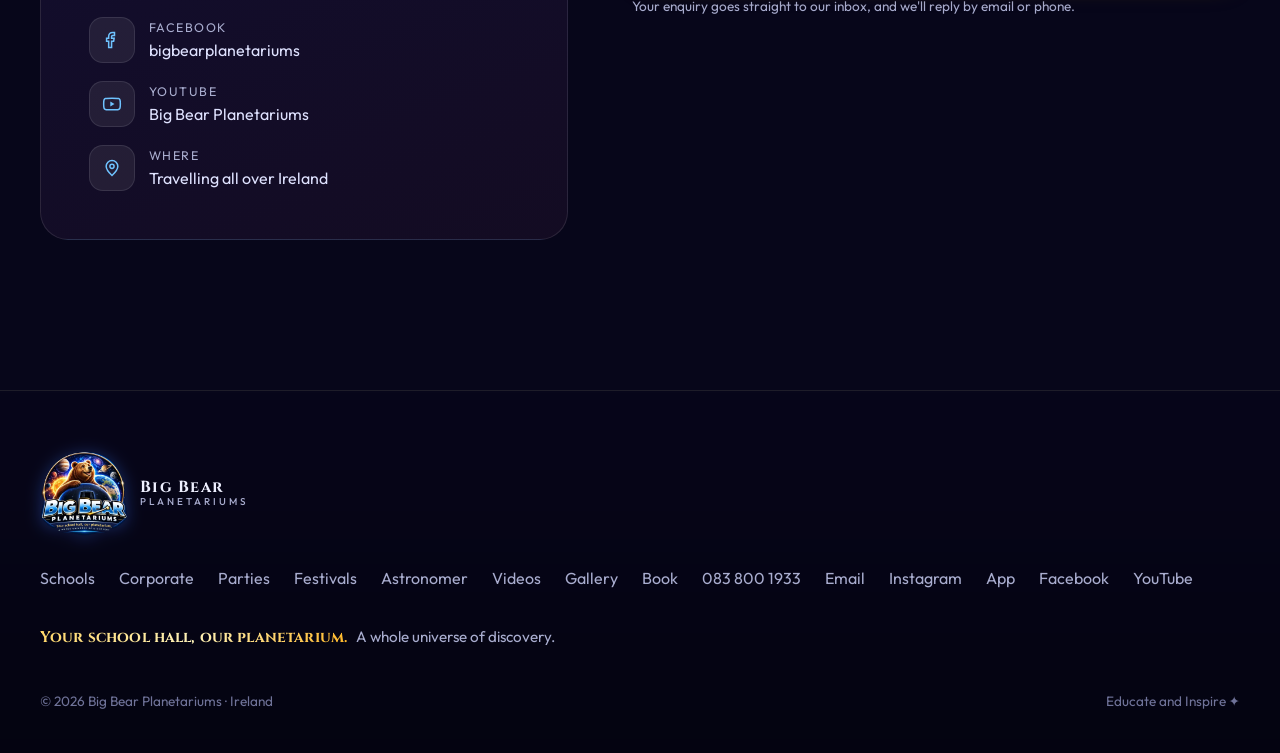
==== commit 720ddffd: "Intro video 3x faster (about 2.6s) Co-Authored-By: Claude Opus 5.5 <noreply@anthropic.com> Claude-Se" ====
--- a/index.html
+++ b/index.html
@@ -465,6 +465,6 @@
 <button class="to-top" id="toTop" aria-label="Back to top"><svg viewBox="0 0 24 24" fill="none" stroke="currentColor" stroke-width="2"><path d="M12 19V5M6 11l6-6 6 6"/></svg></button>
 <!-- /@bottom -->
 
-<script src="js/site.js?v=150edf47"></script>
+<script src="js/site.js?v=aaa3e5b3"></script>
 </body>
 </html>
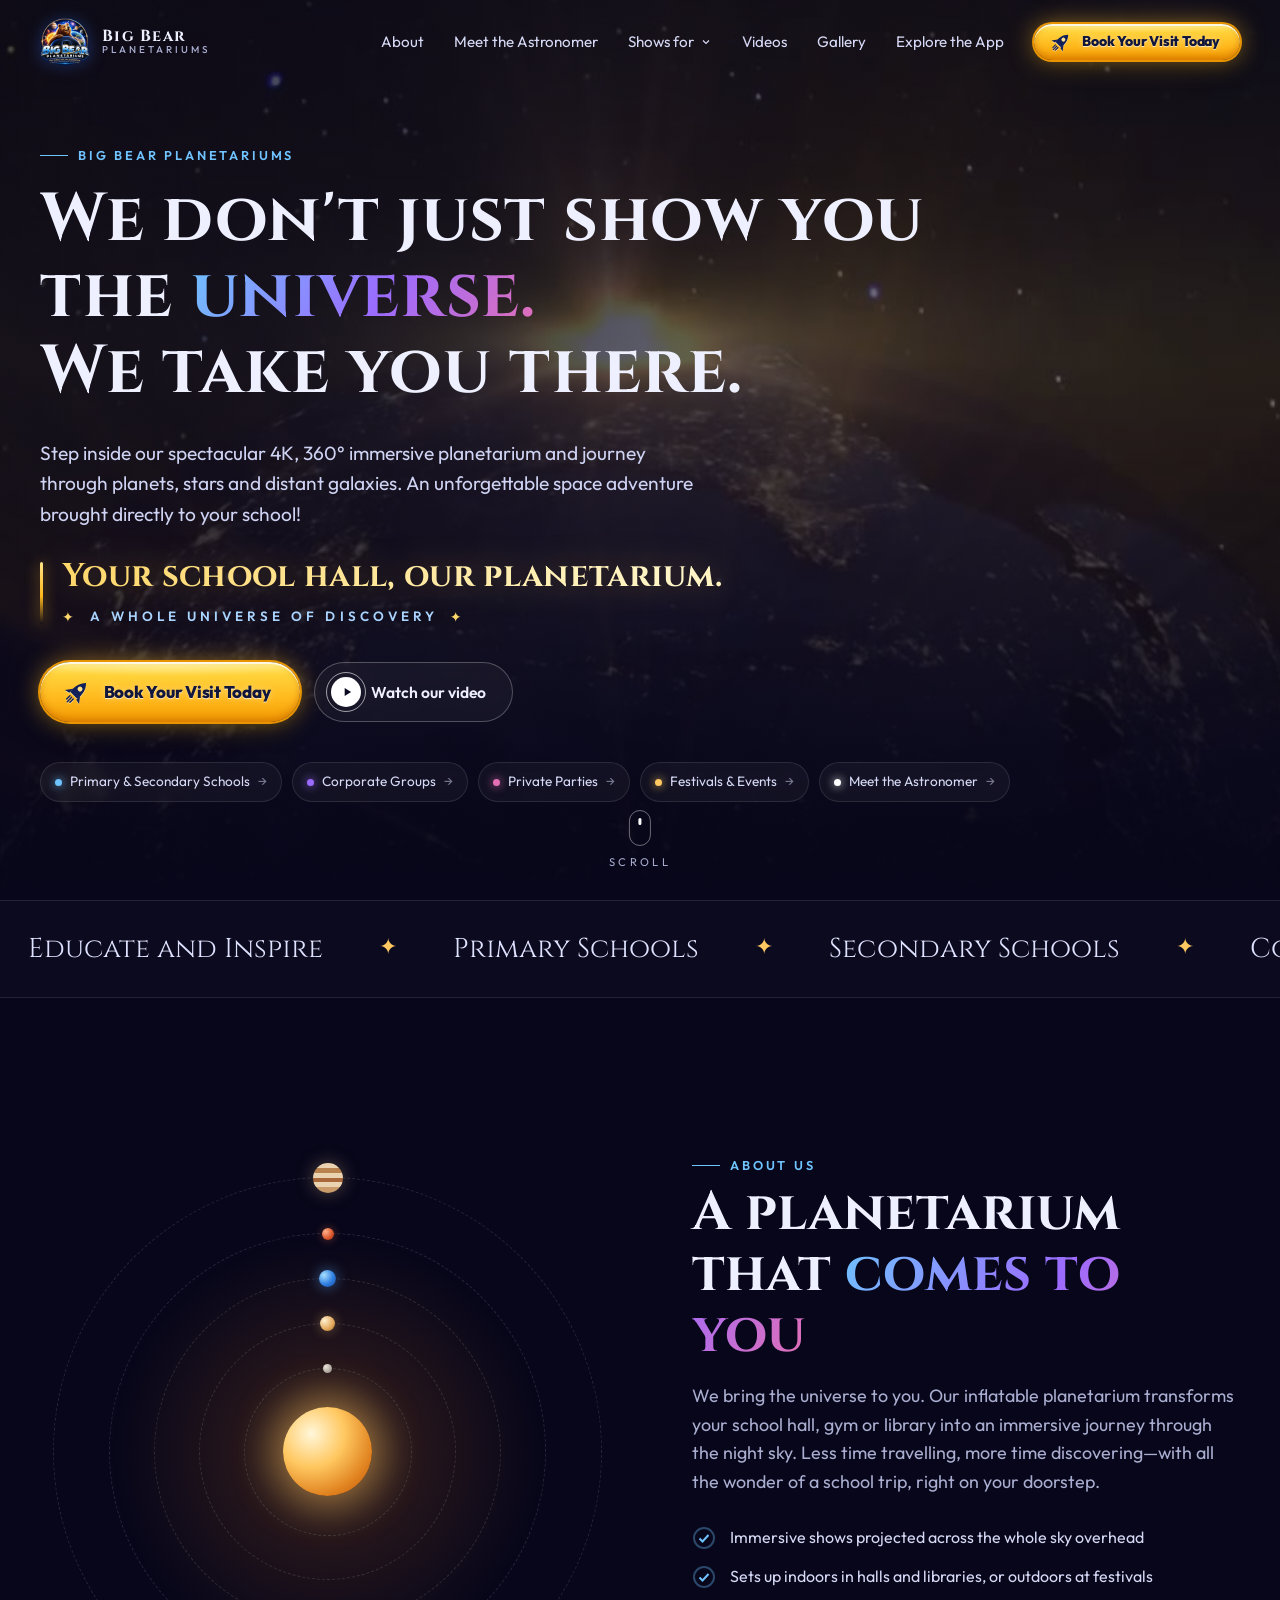
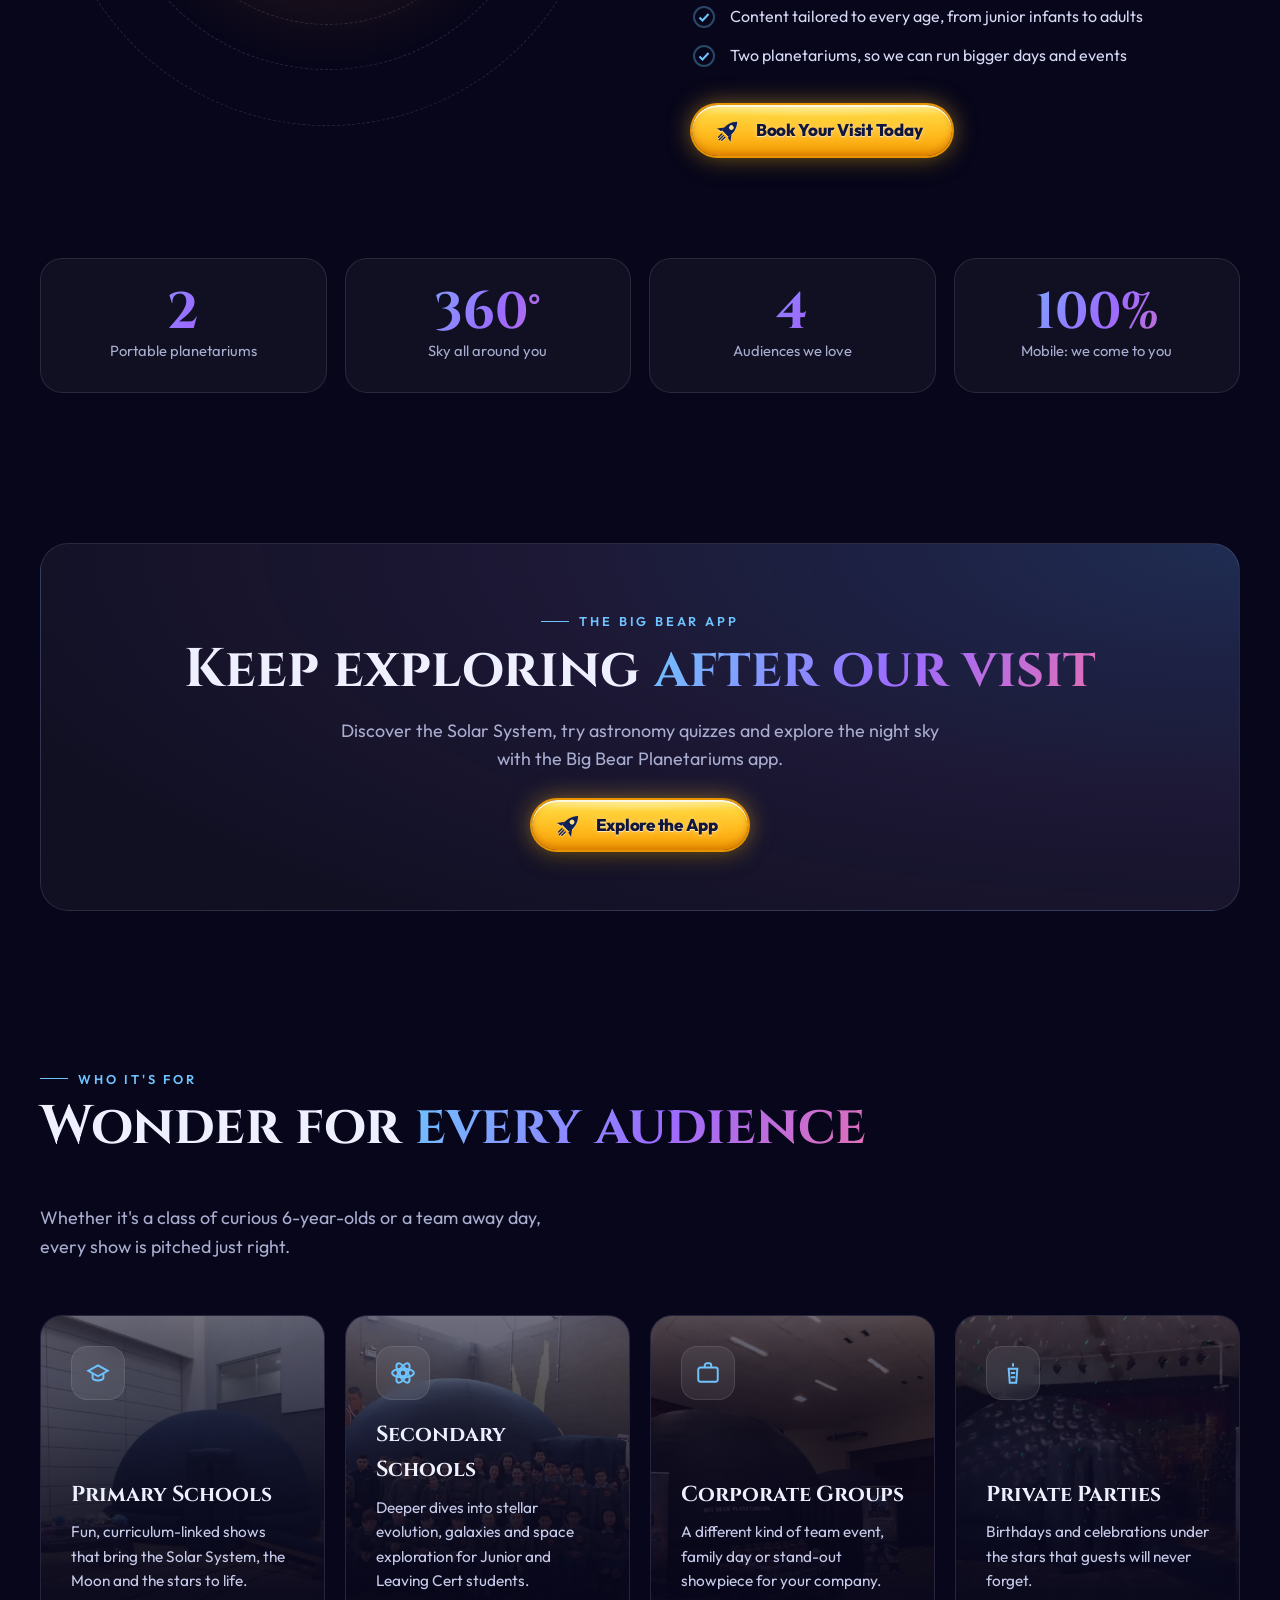
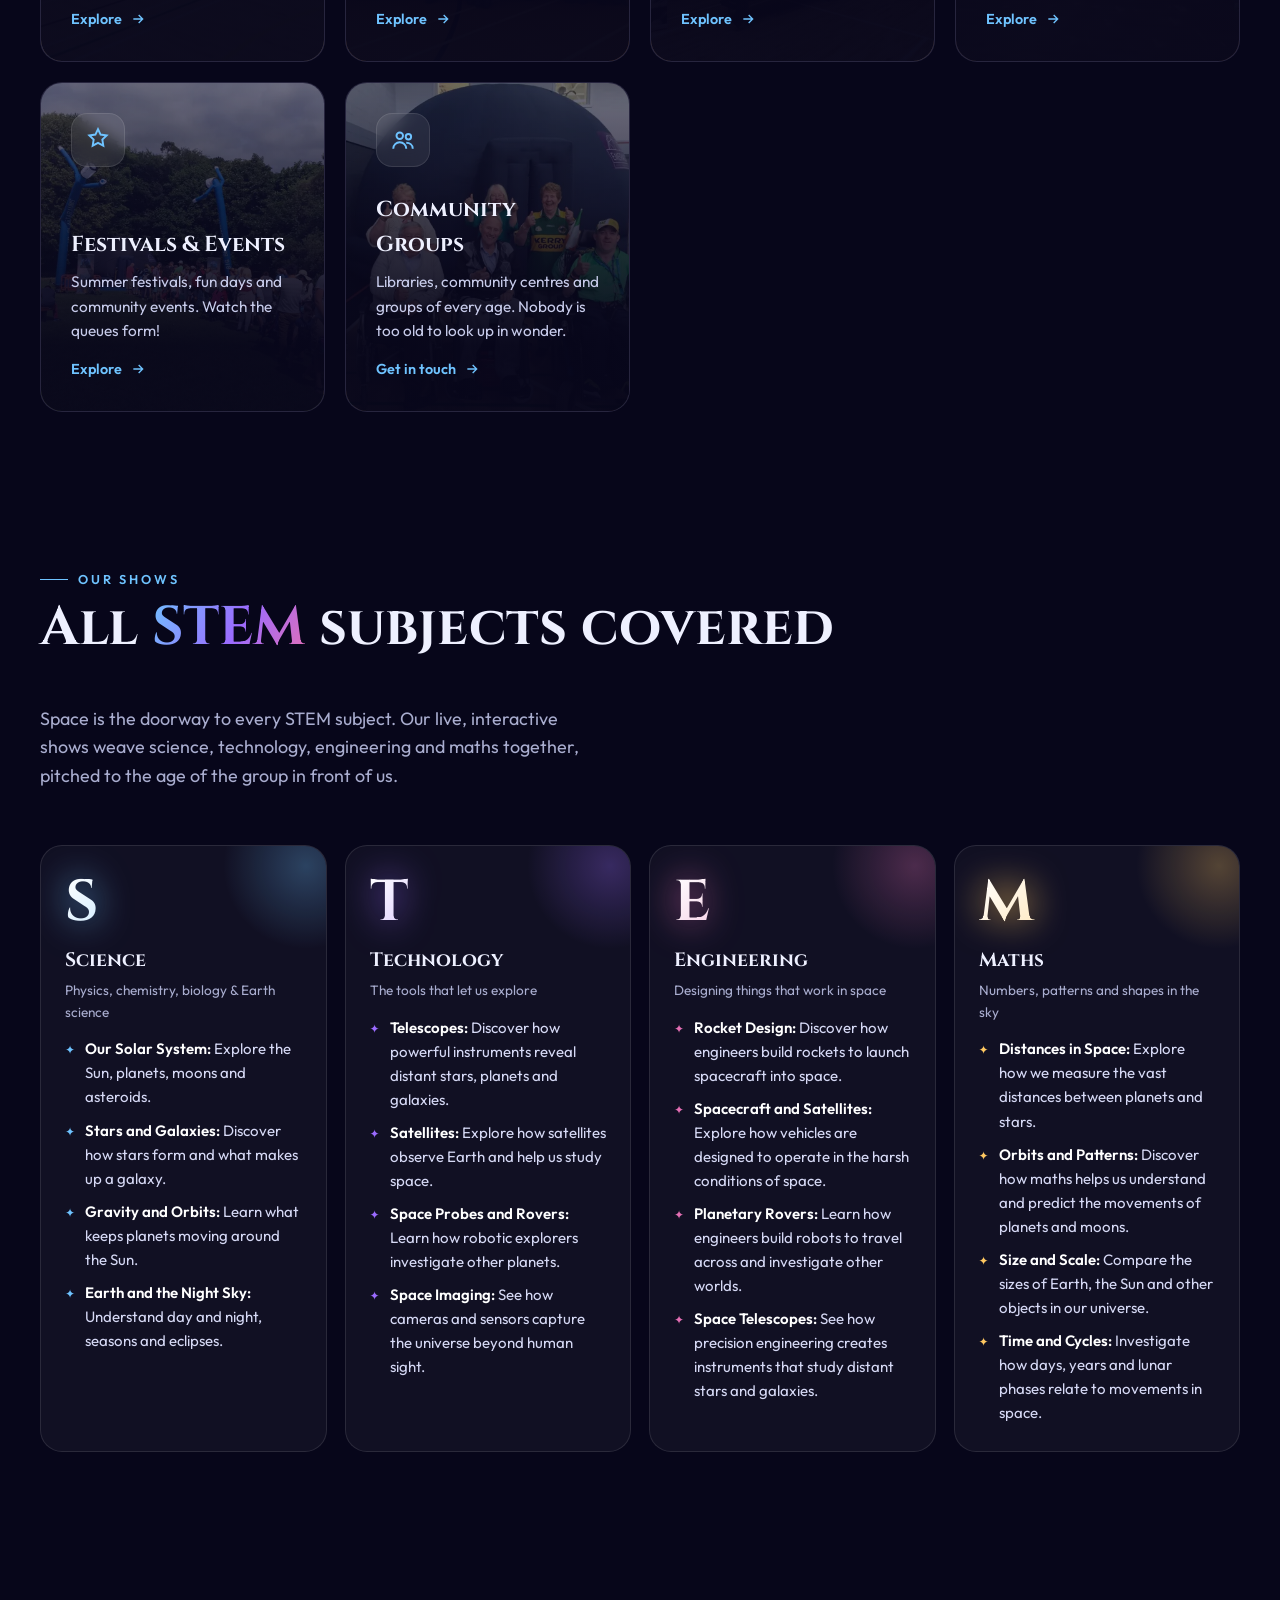
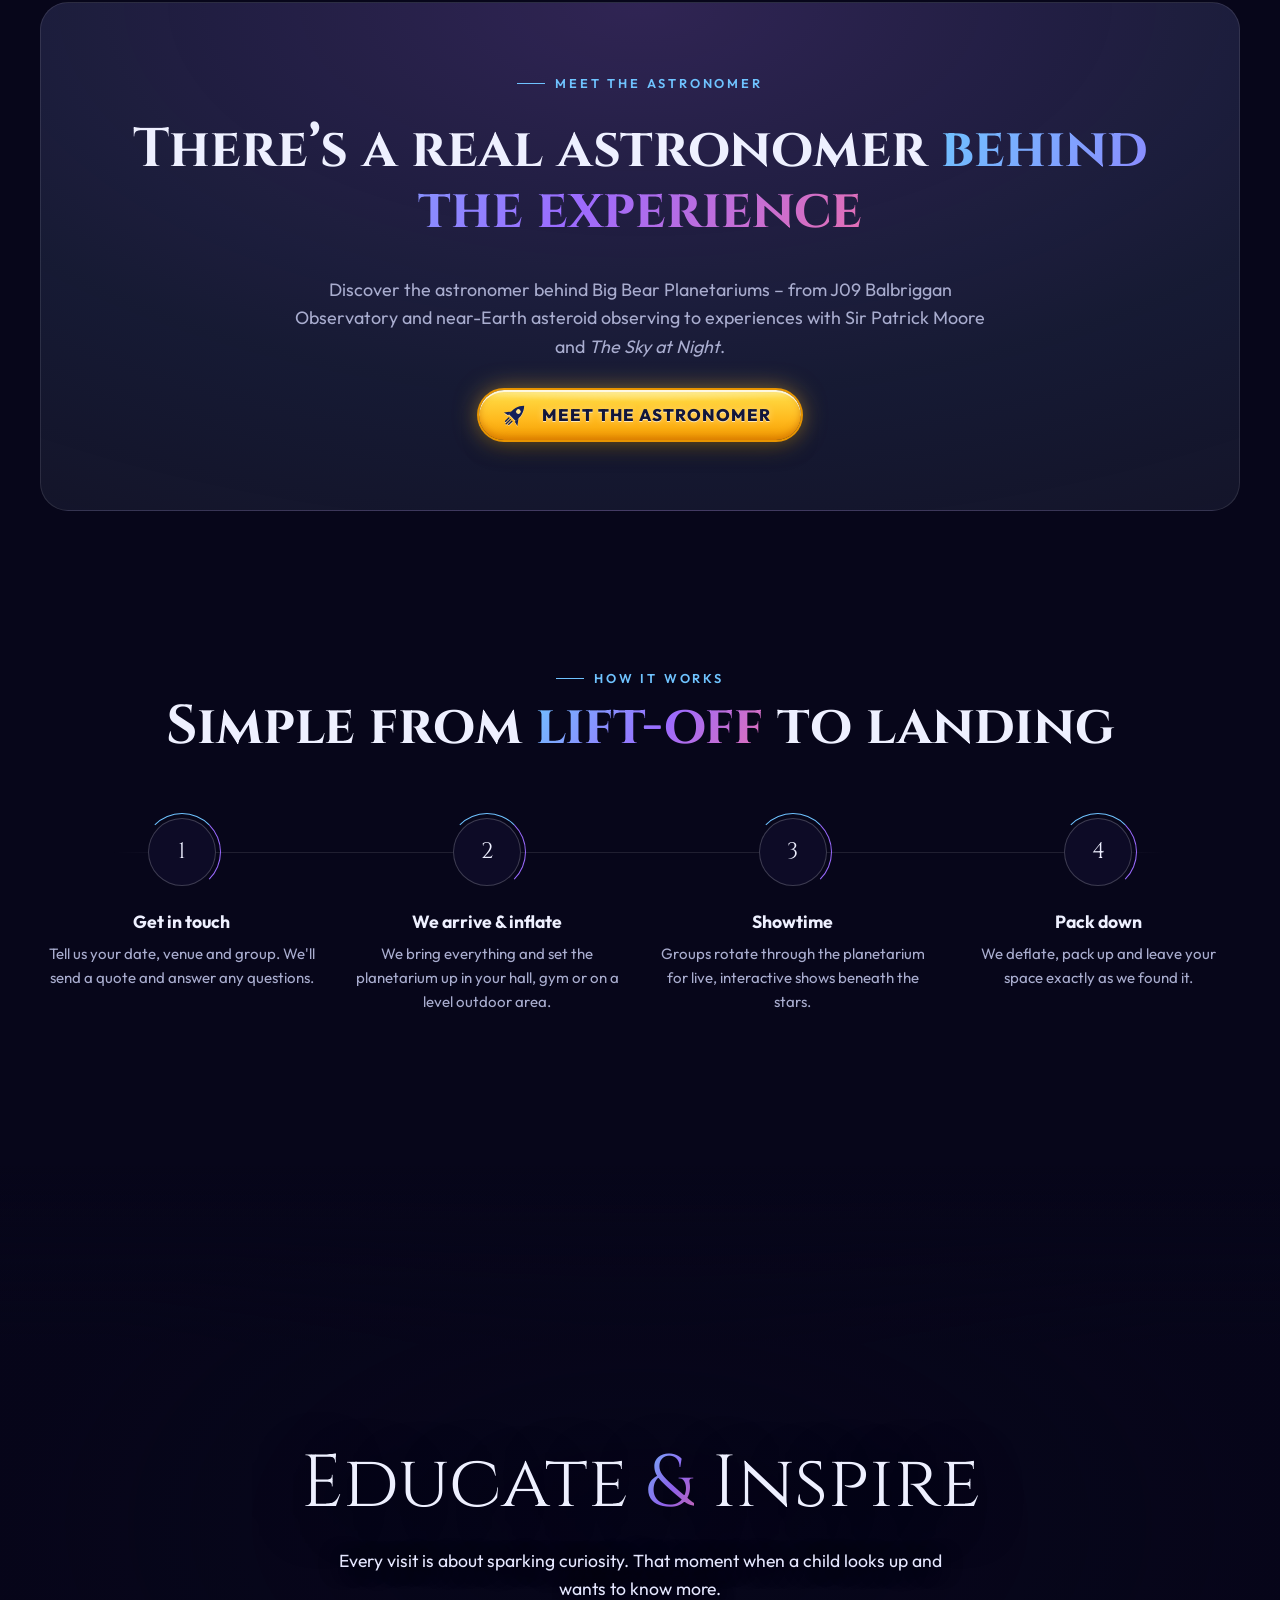
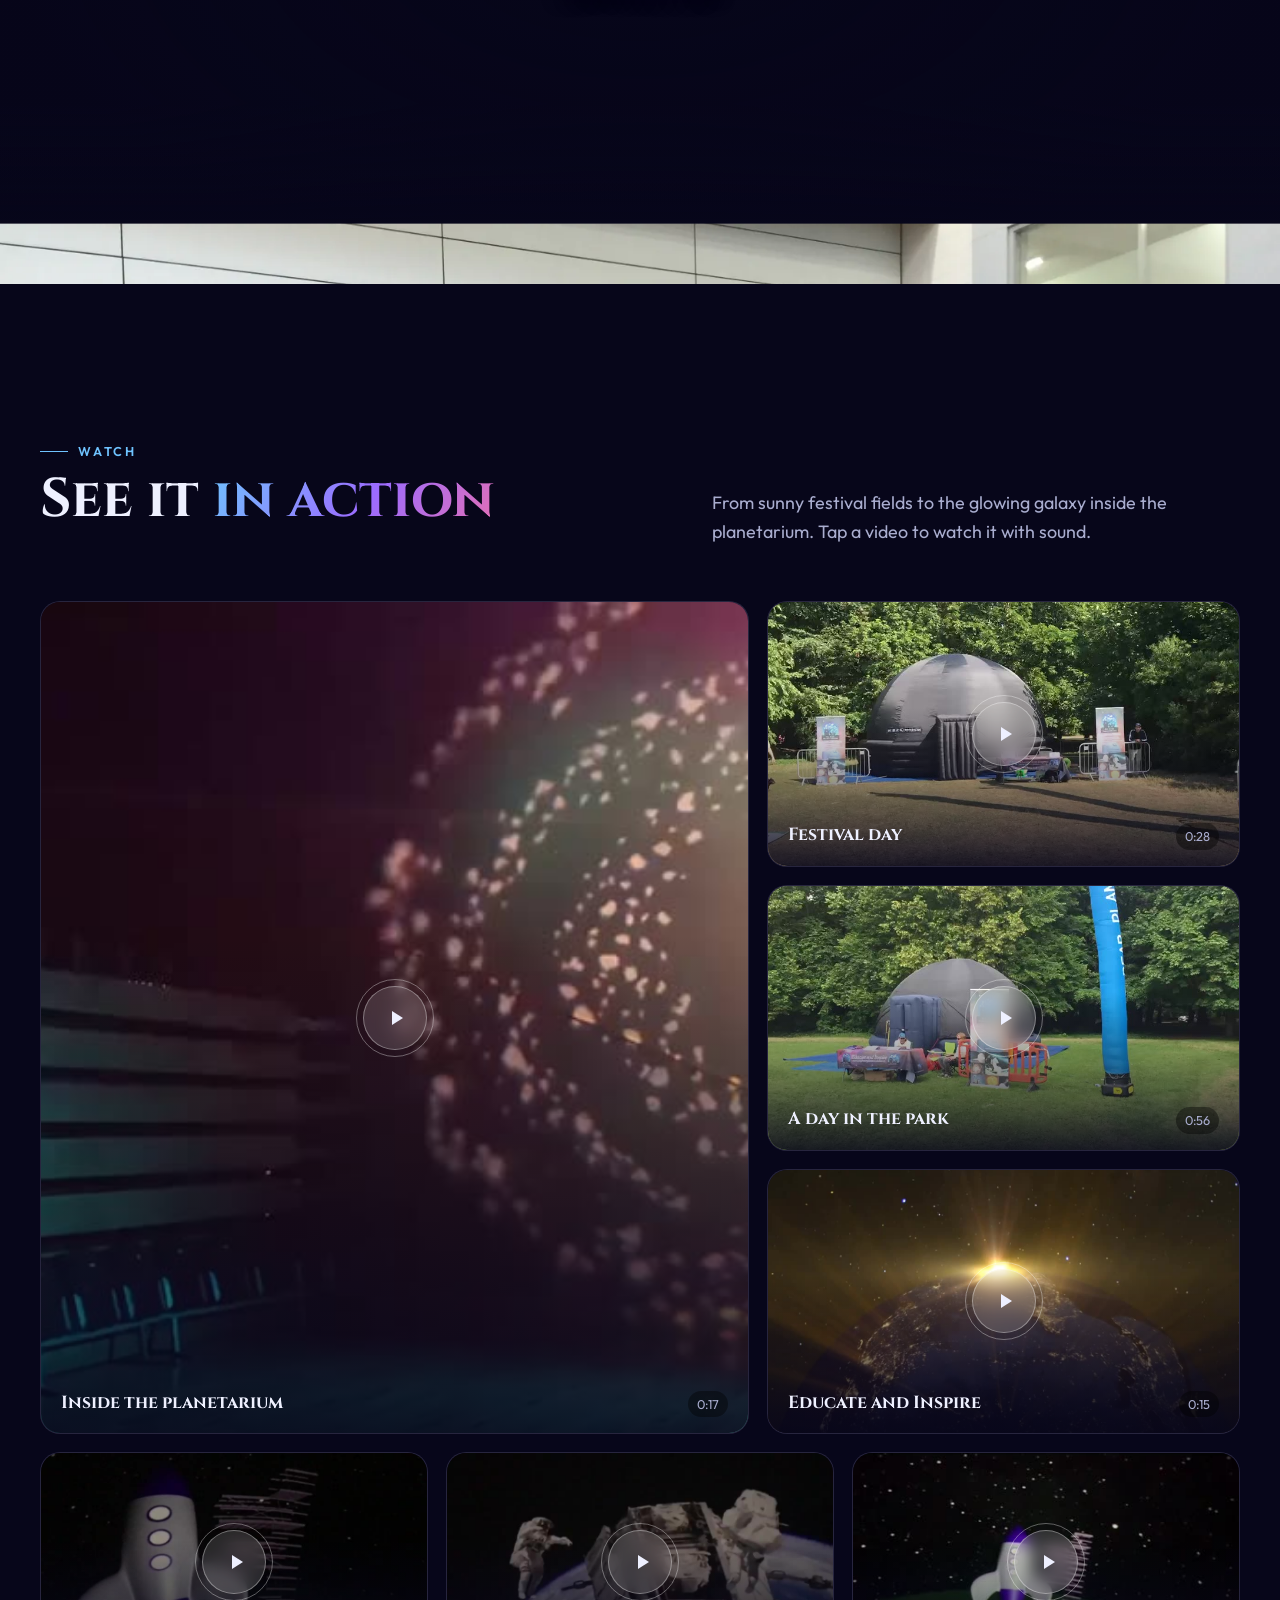
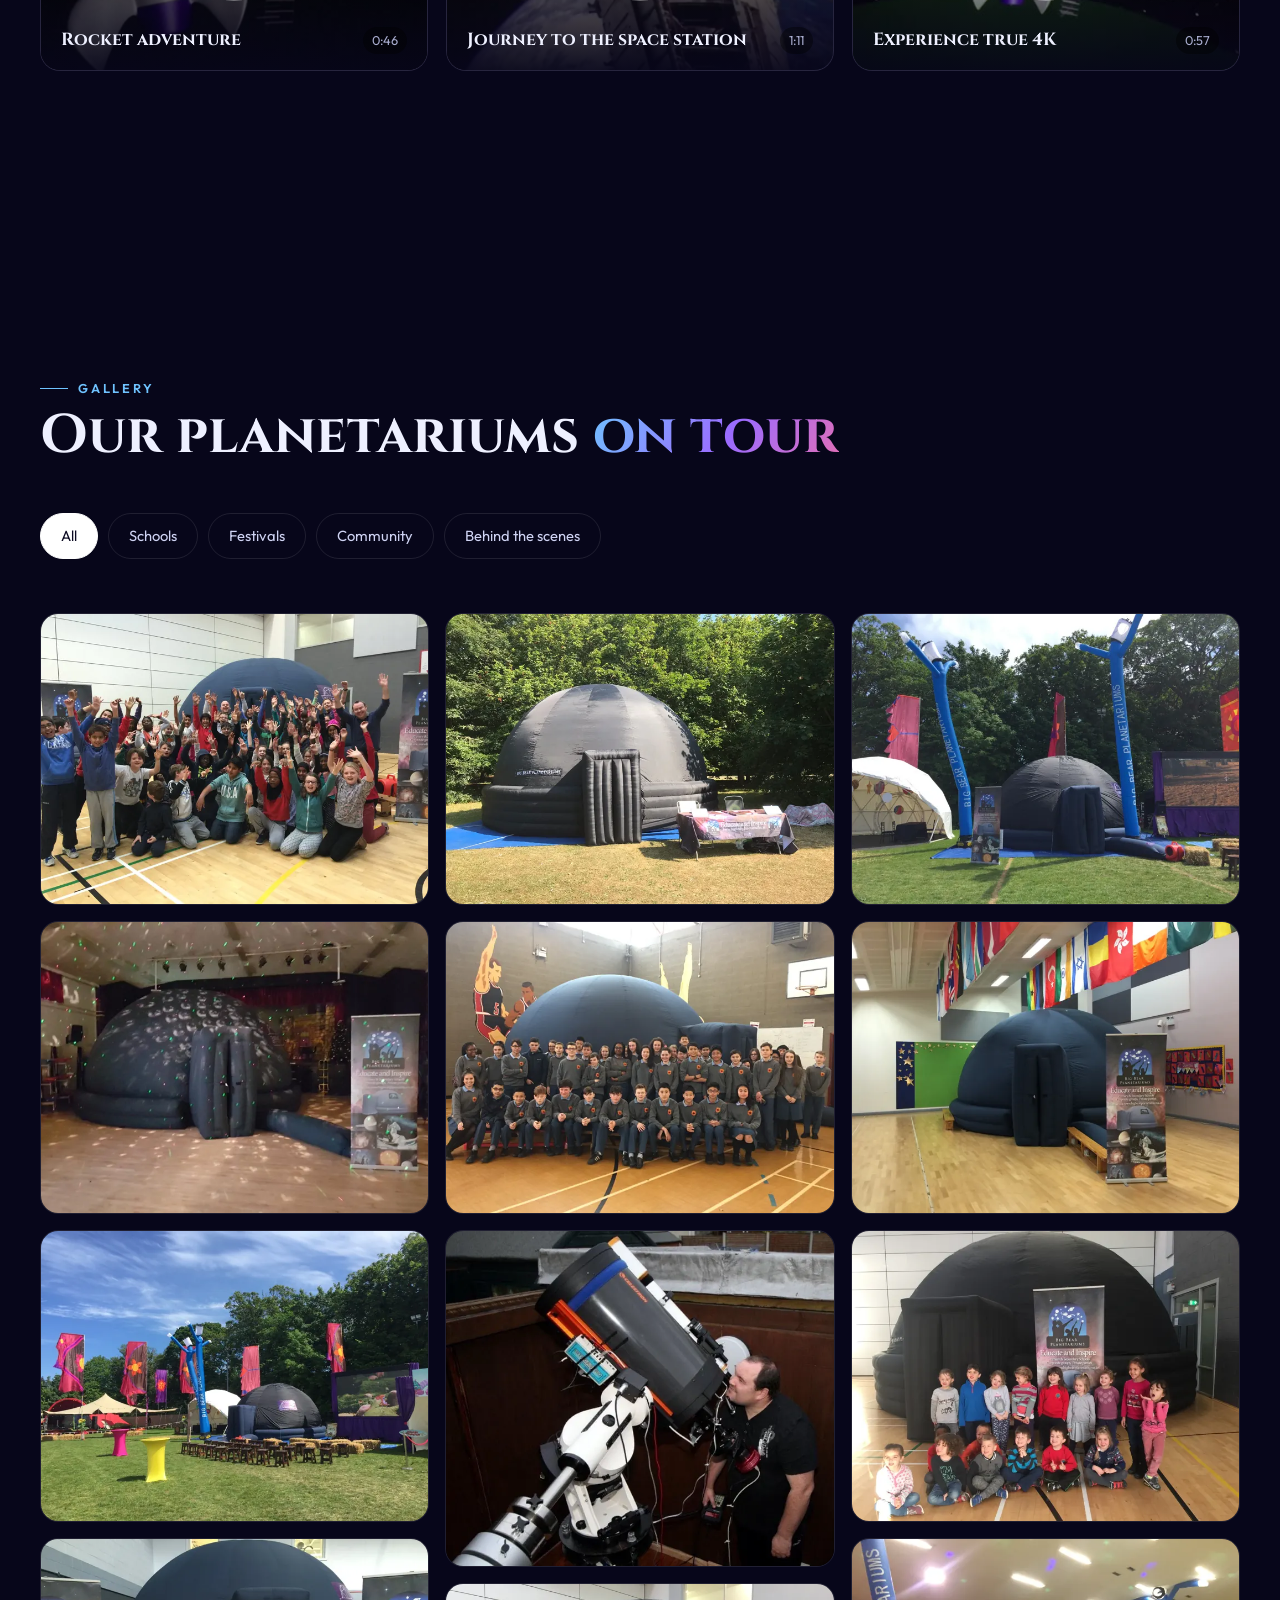
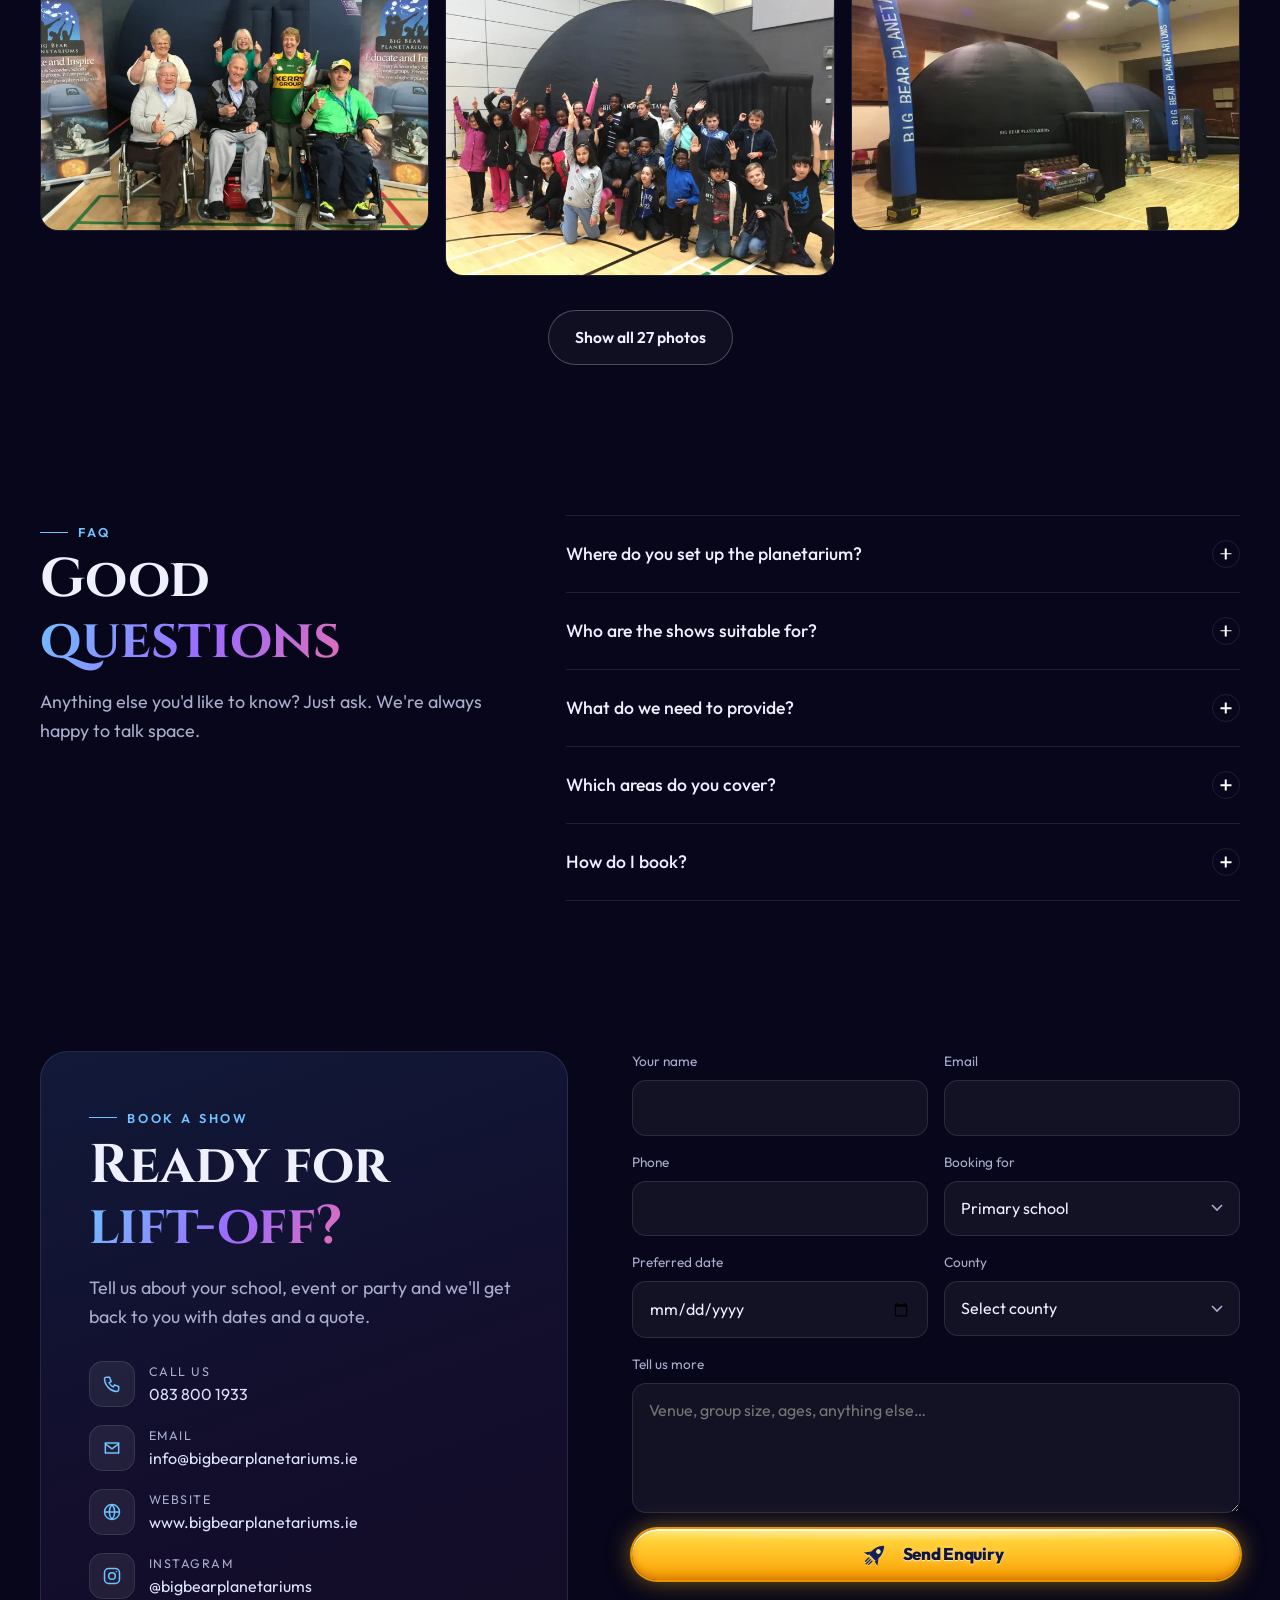
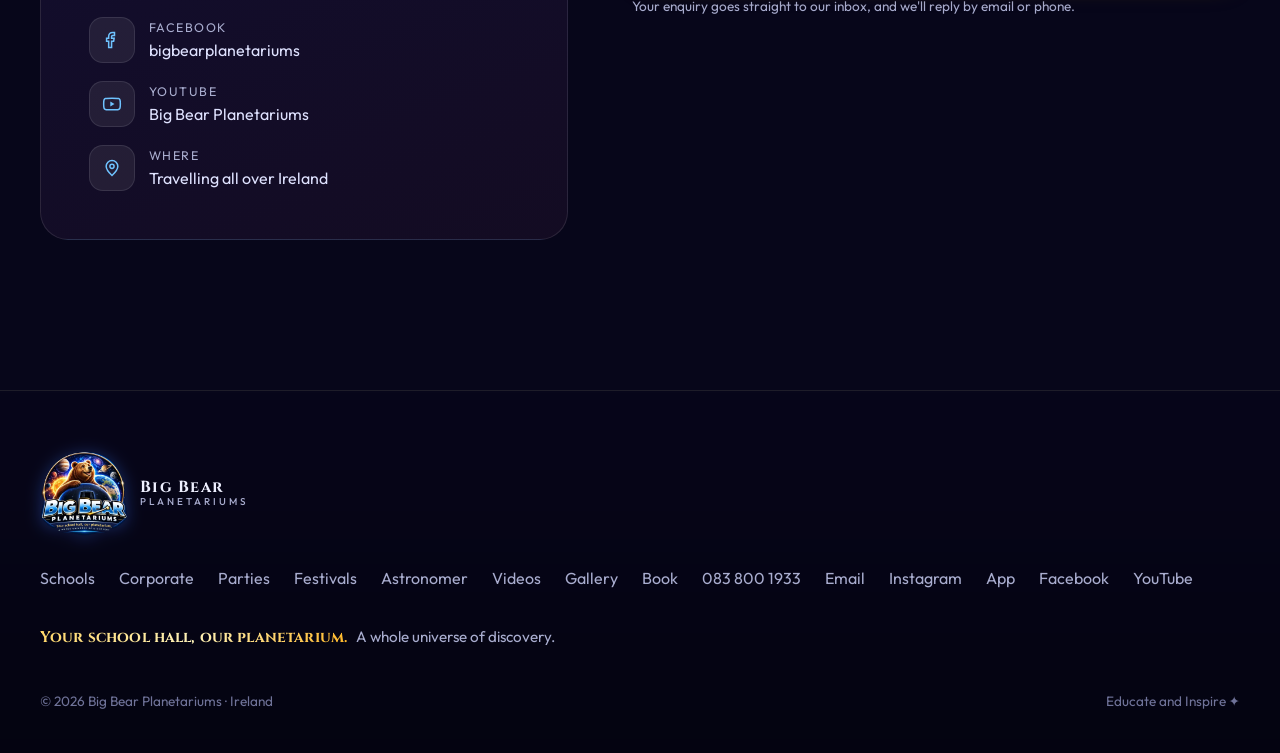
==== commit 4e772dc5: "Contact forms: use the new Web3Forms key for info@bigbearplanetariums.ie Co-Authored-By: Claude Opus" ====
--- a/index.html
+++ b/index.html
@@ -465,6 +465,6 @@
 <button class="to-top" id="toTop" aria-label="Back to top"><svg viewBox="0 0 24 24" fill="none" stroke="currentColor" stroke-width="2"><path d="M12 19V5M6 11l6-6 6 6"/></svg></button>
 <!-- /@bottom -->
 
-<script src="js/site.js?v=aaa3e5b3"></script>
+<script src="js/site.js?v=773f5fe5"></script>
 </body>
 </html>
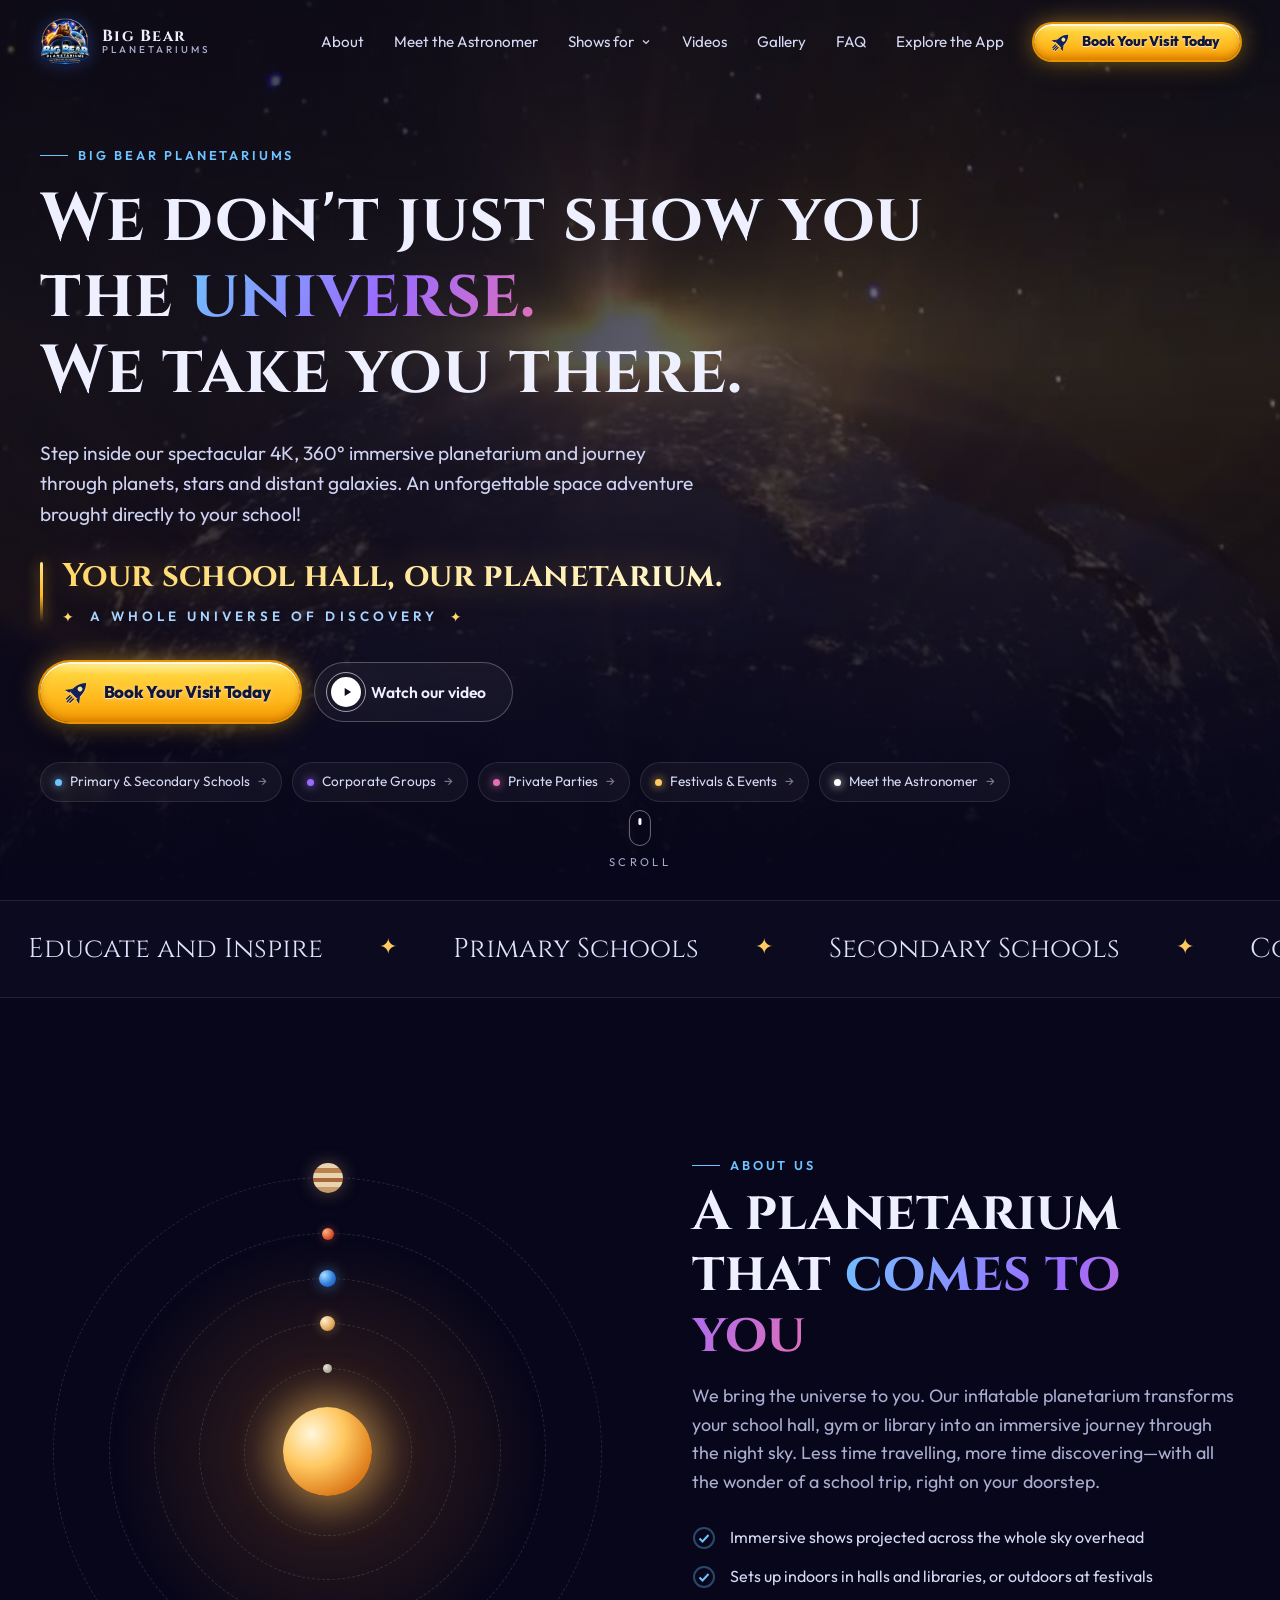
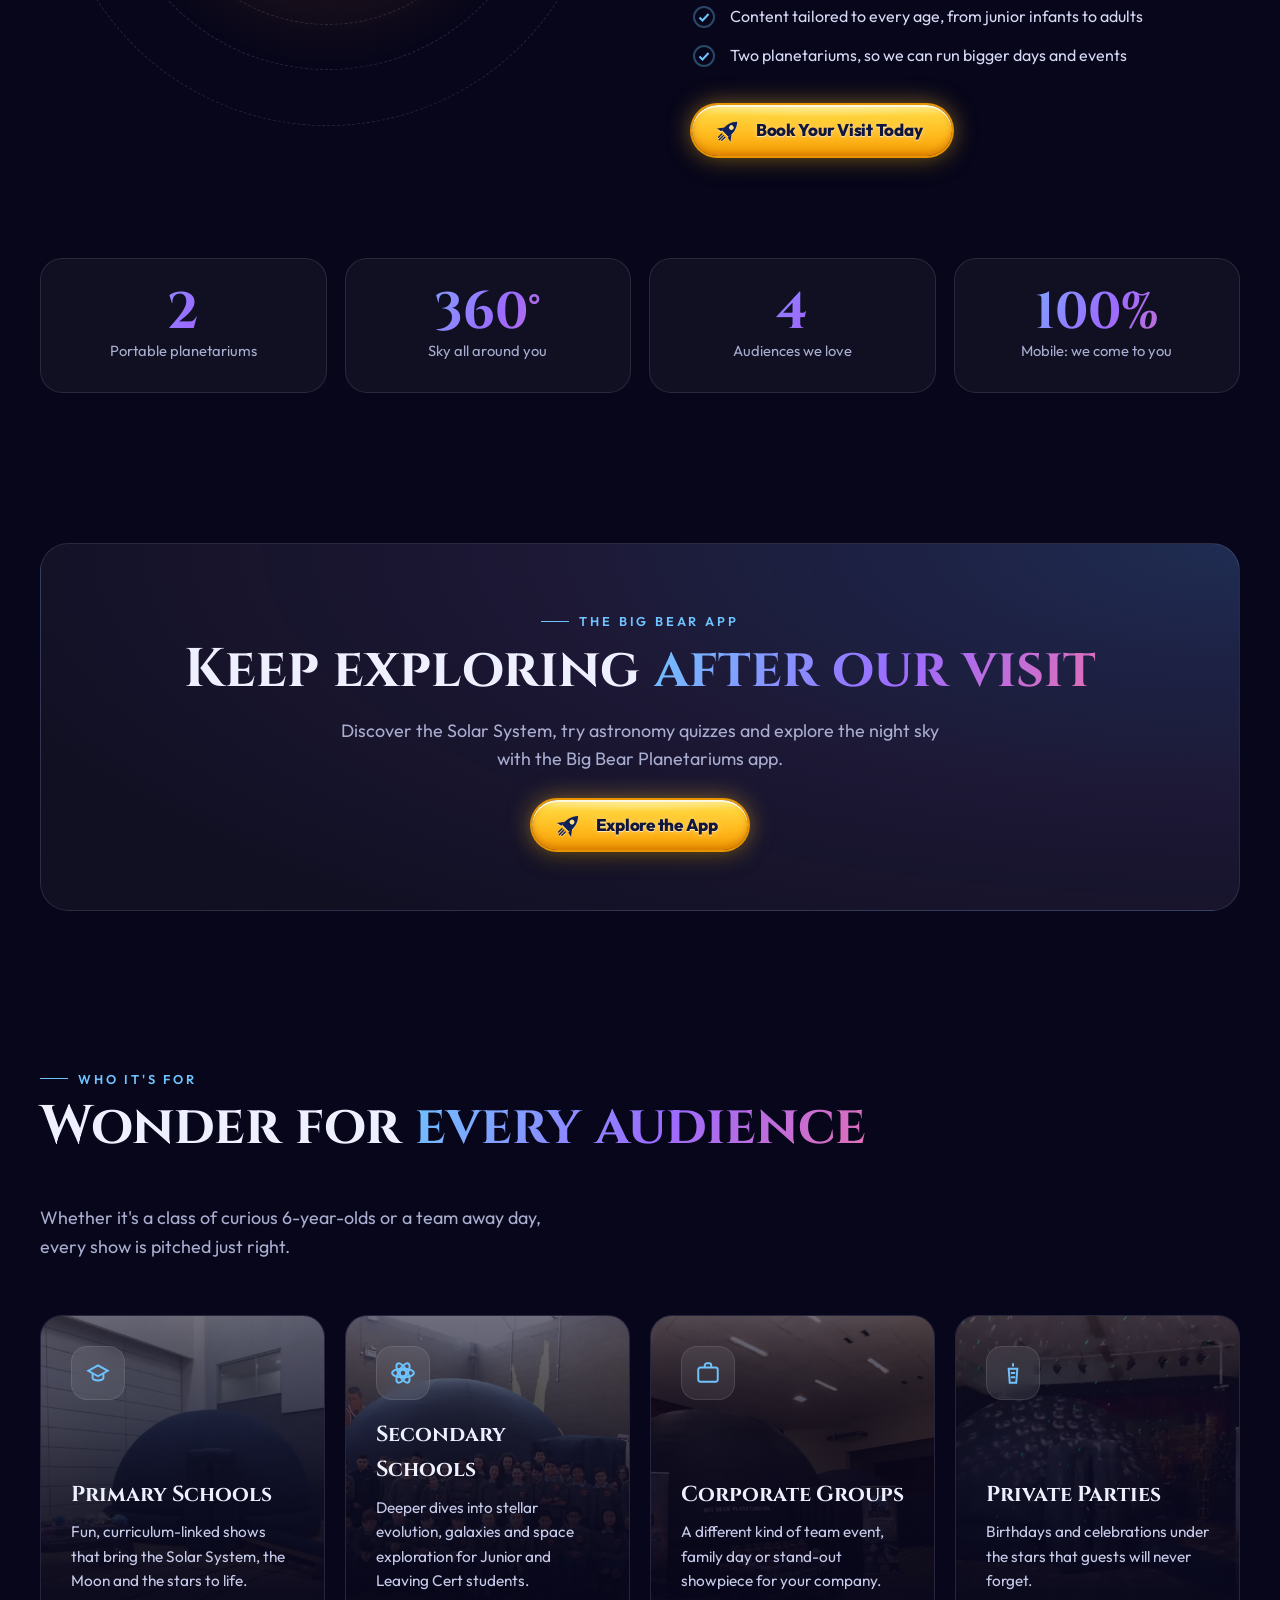
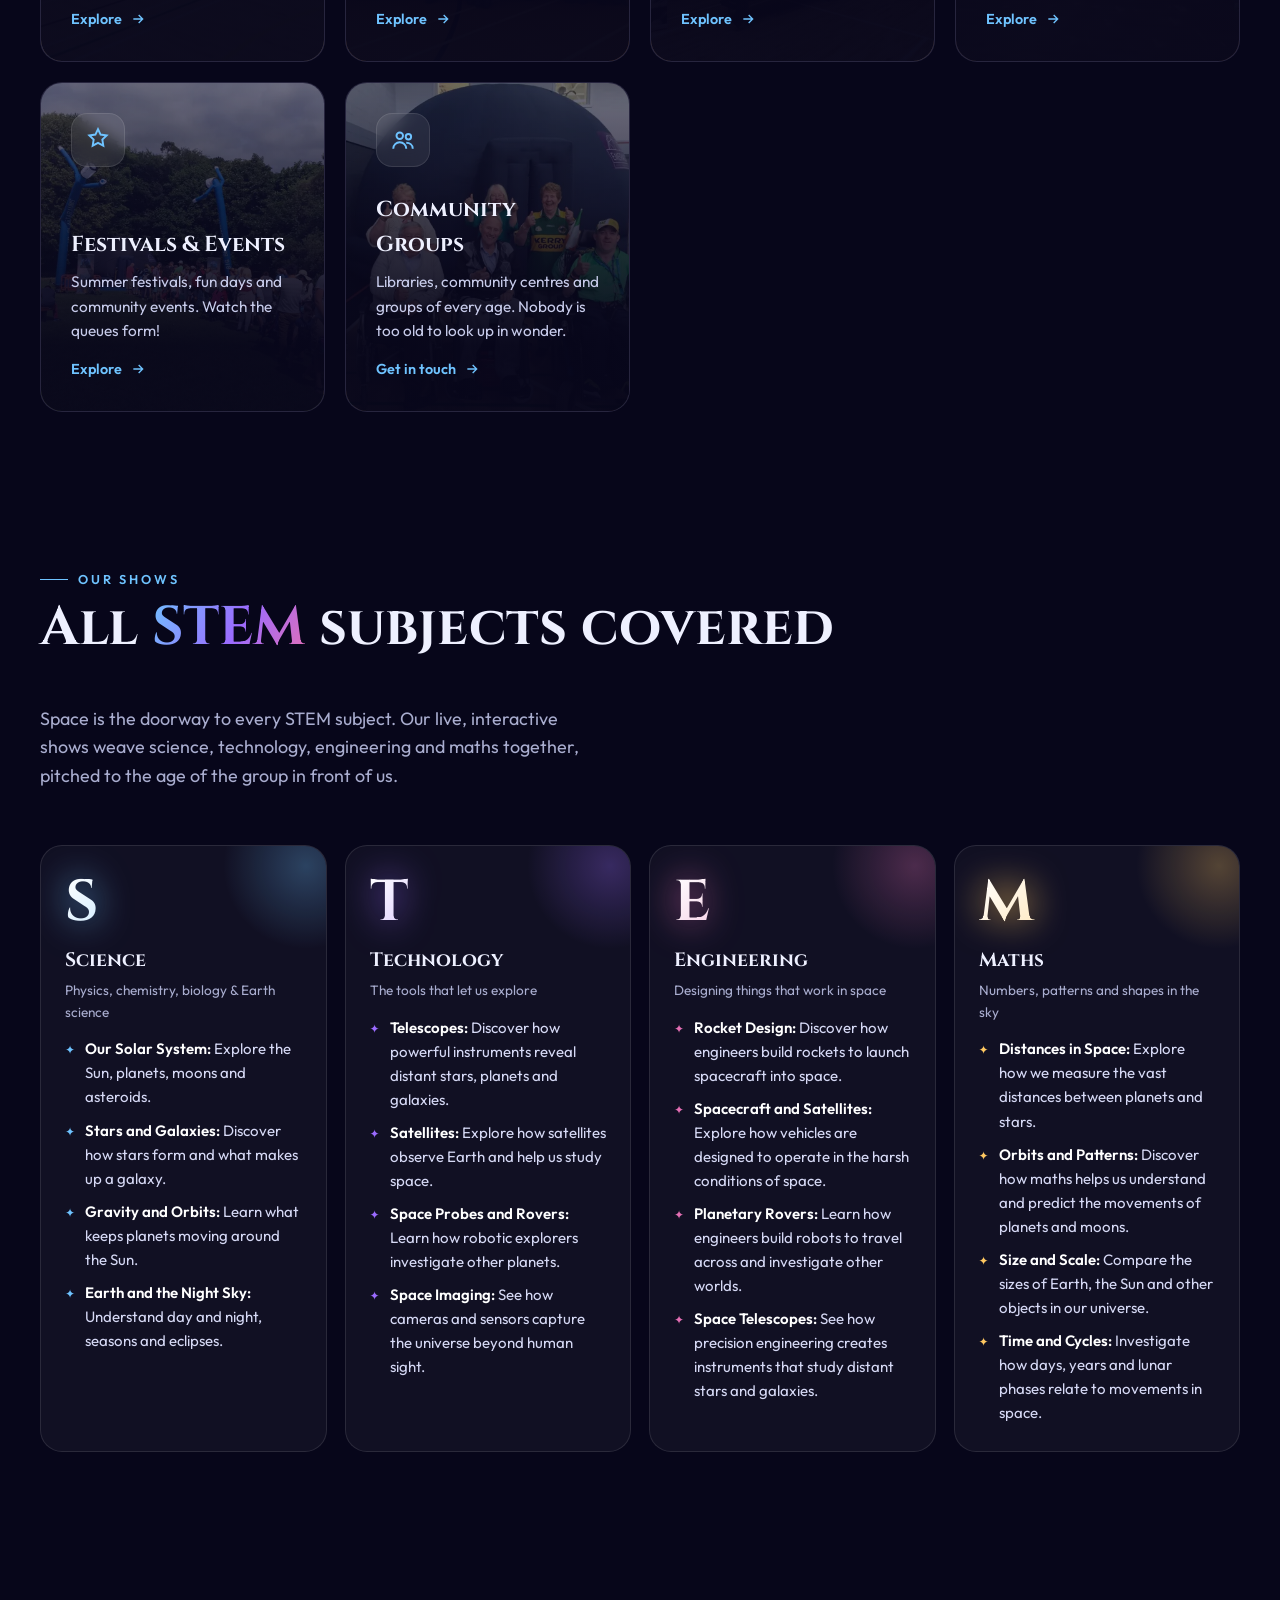
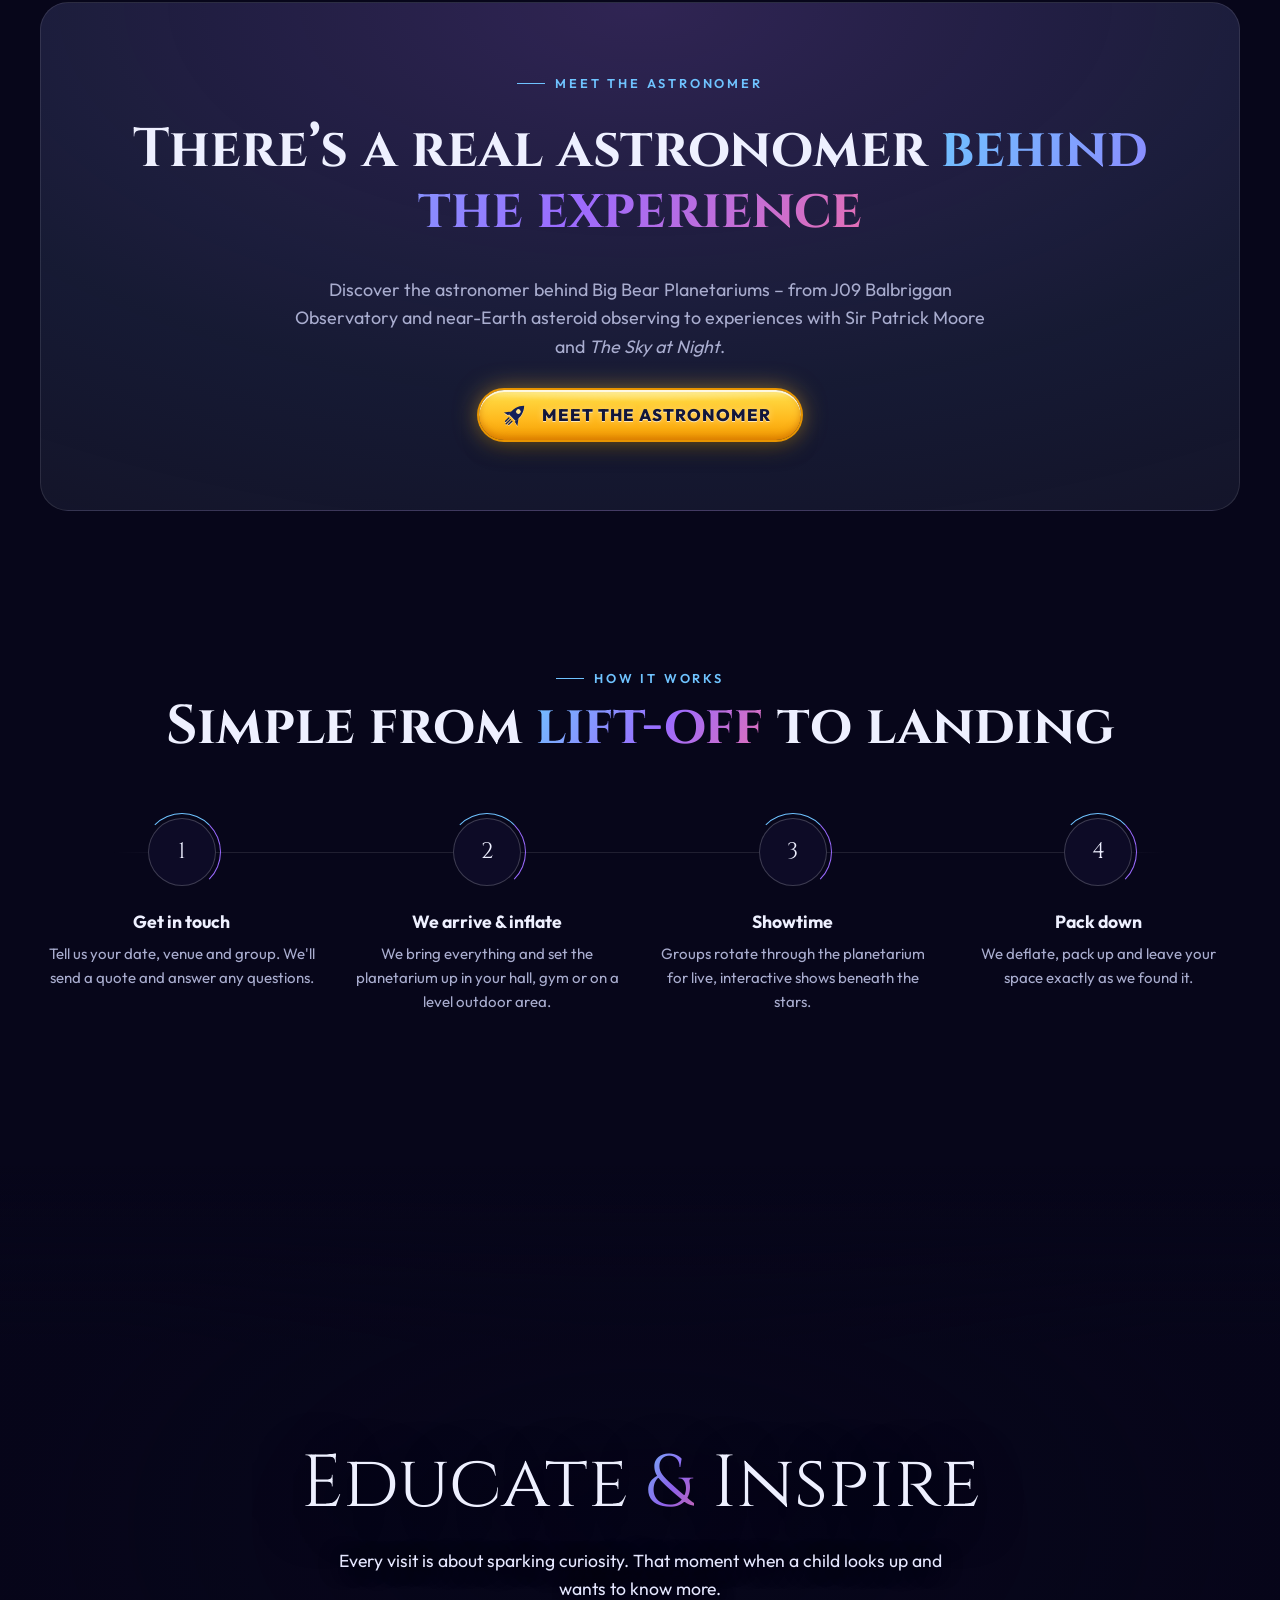
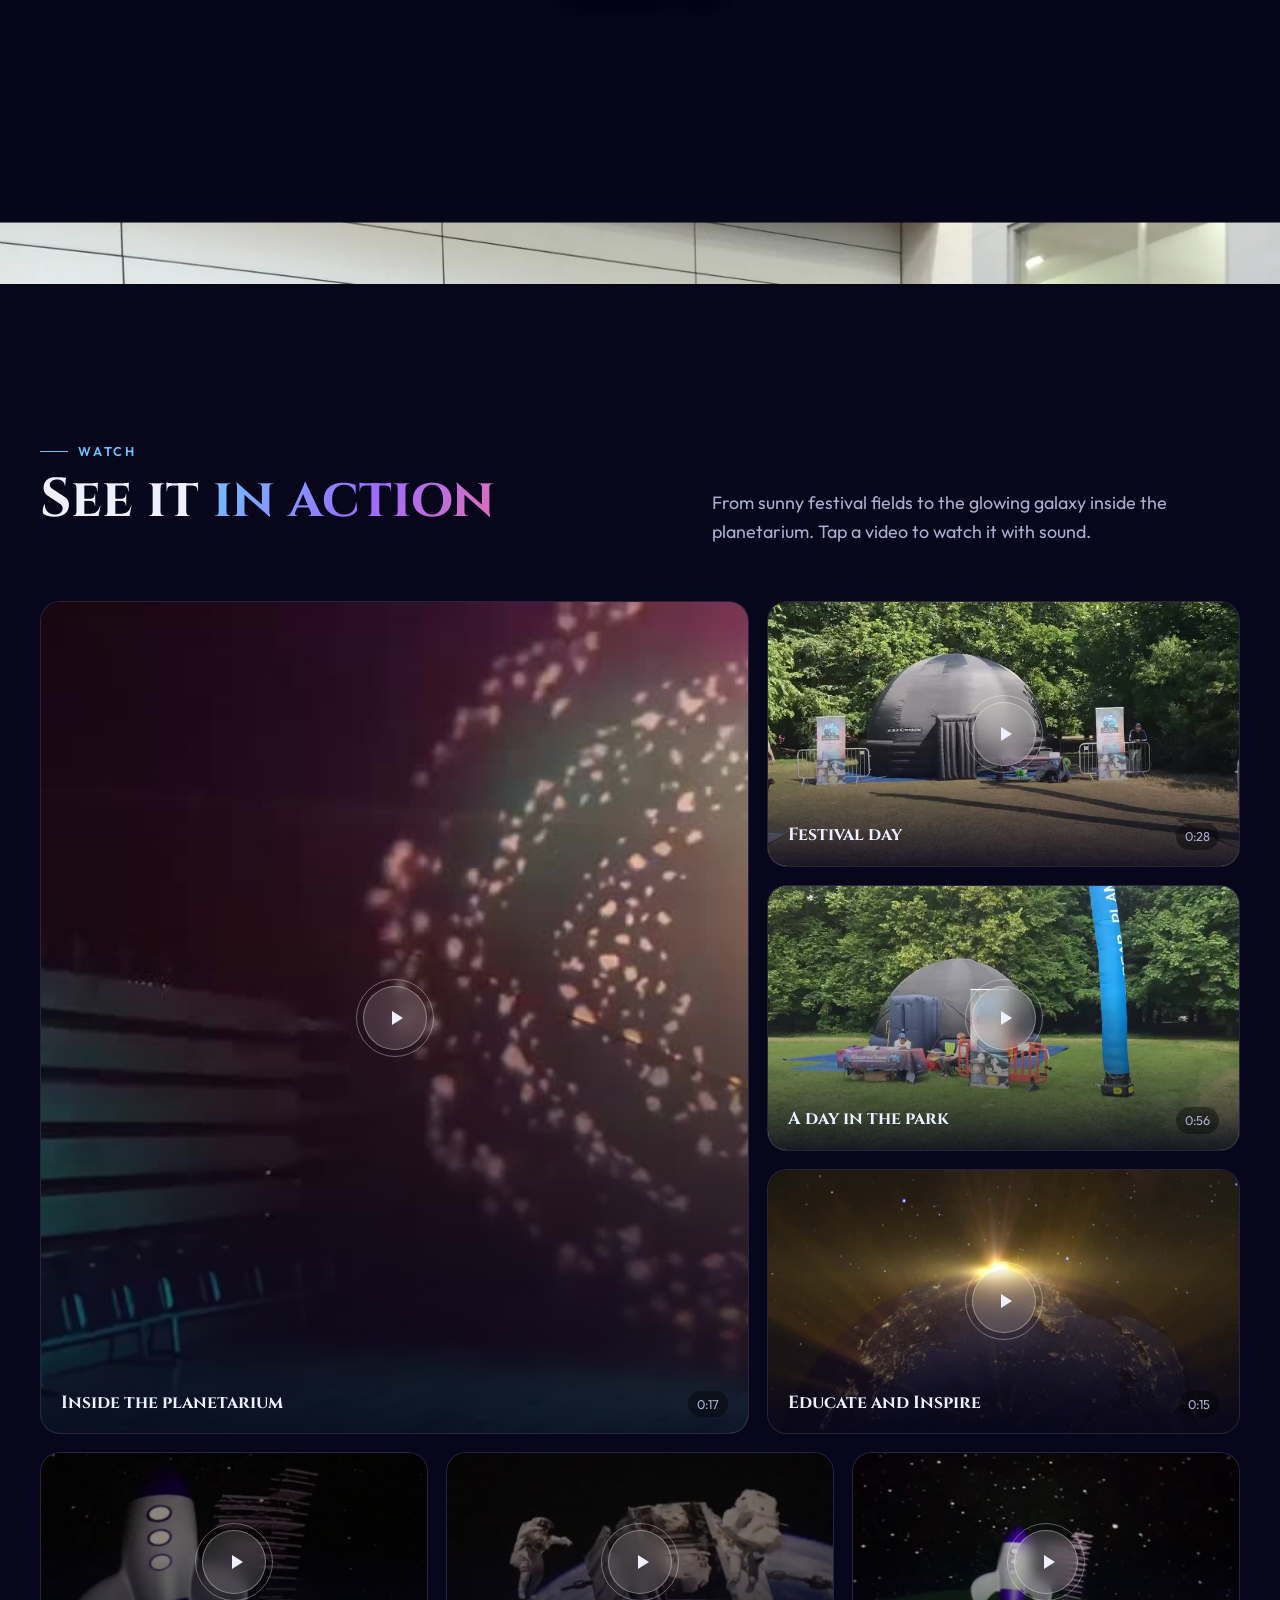
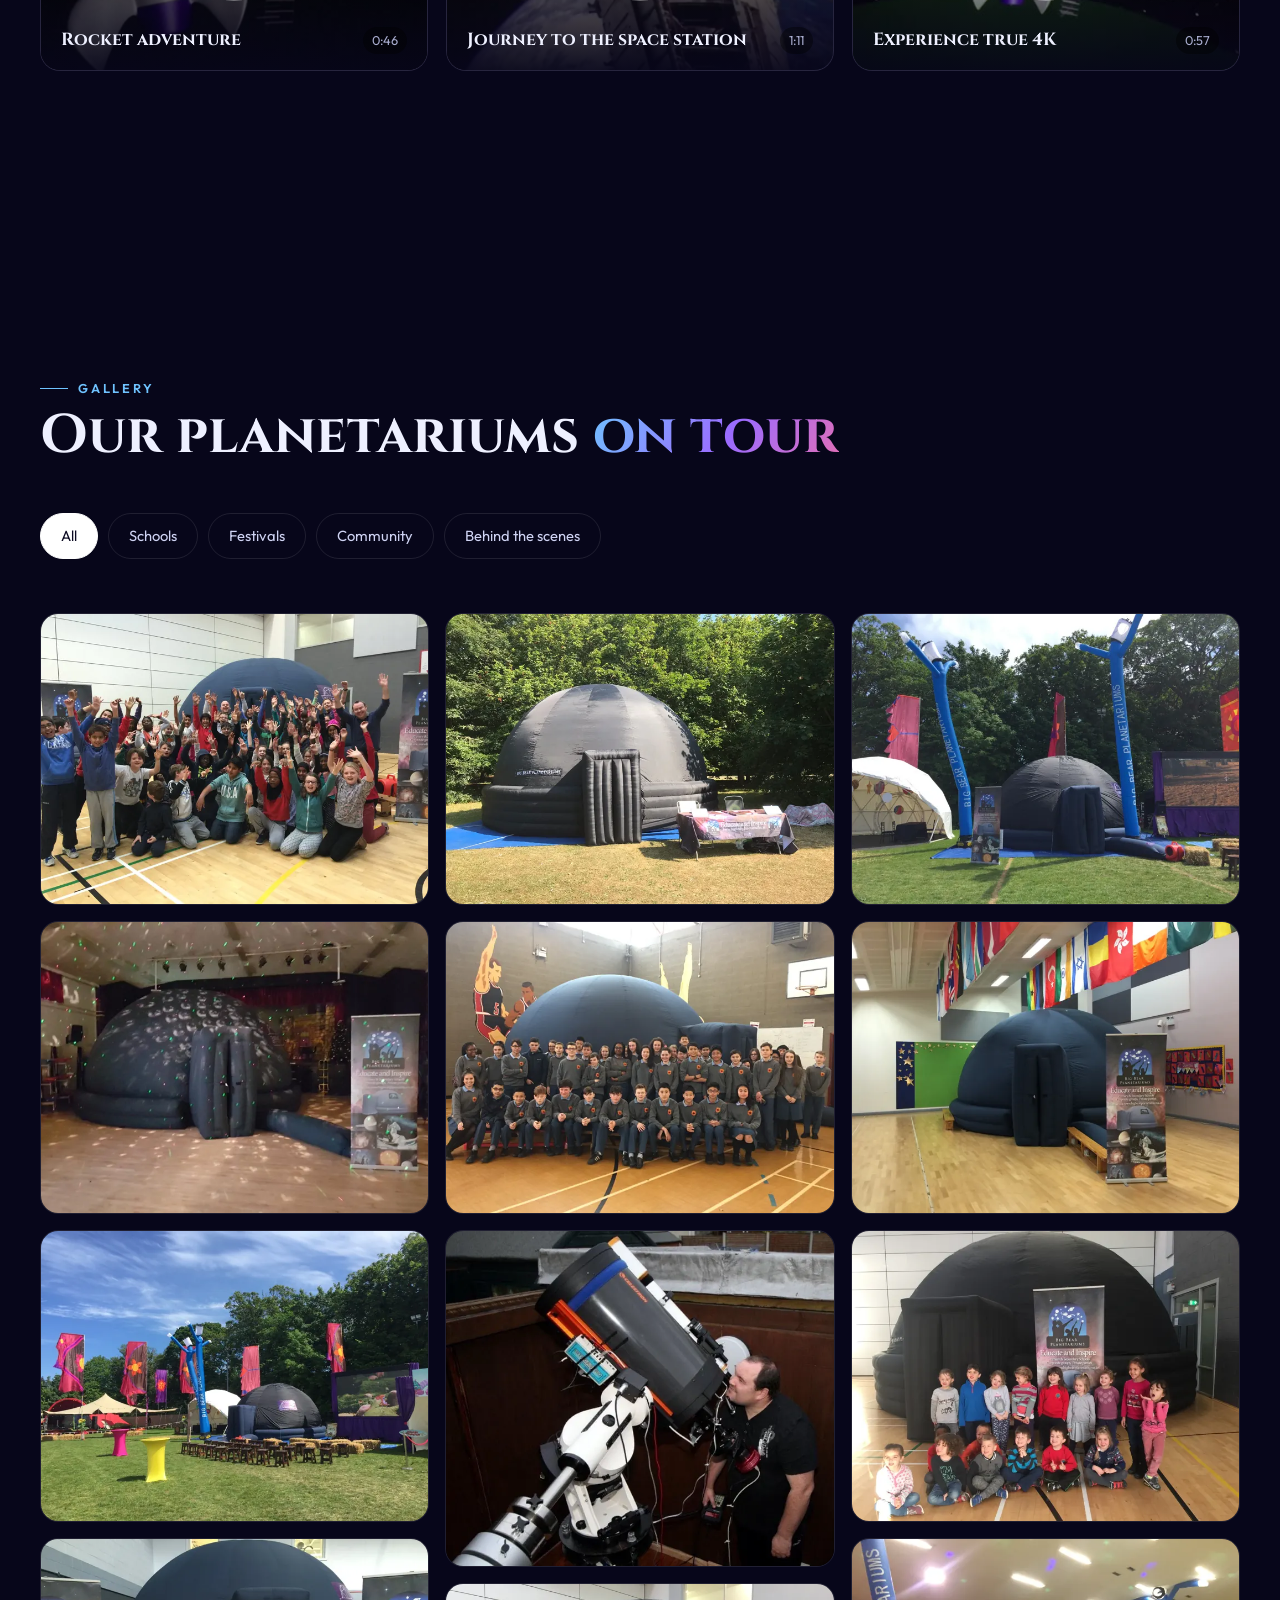
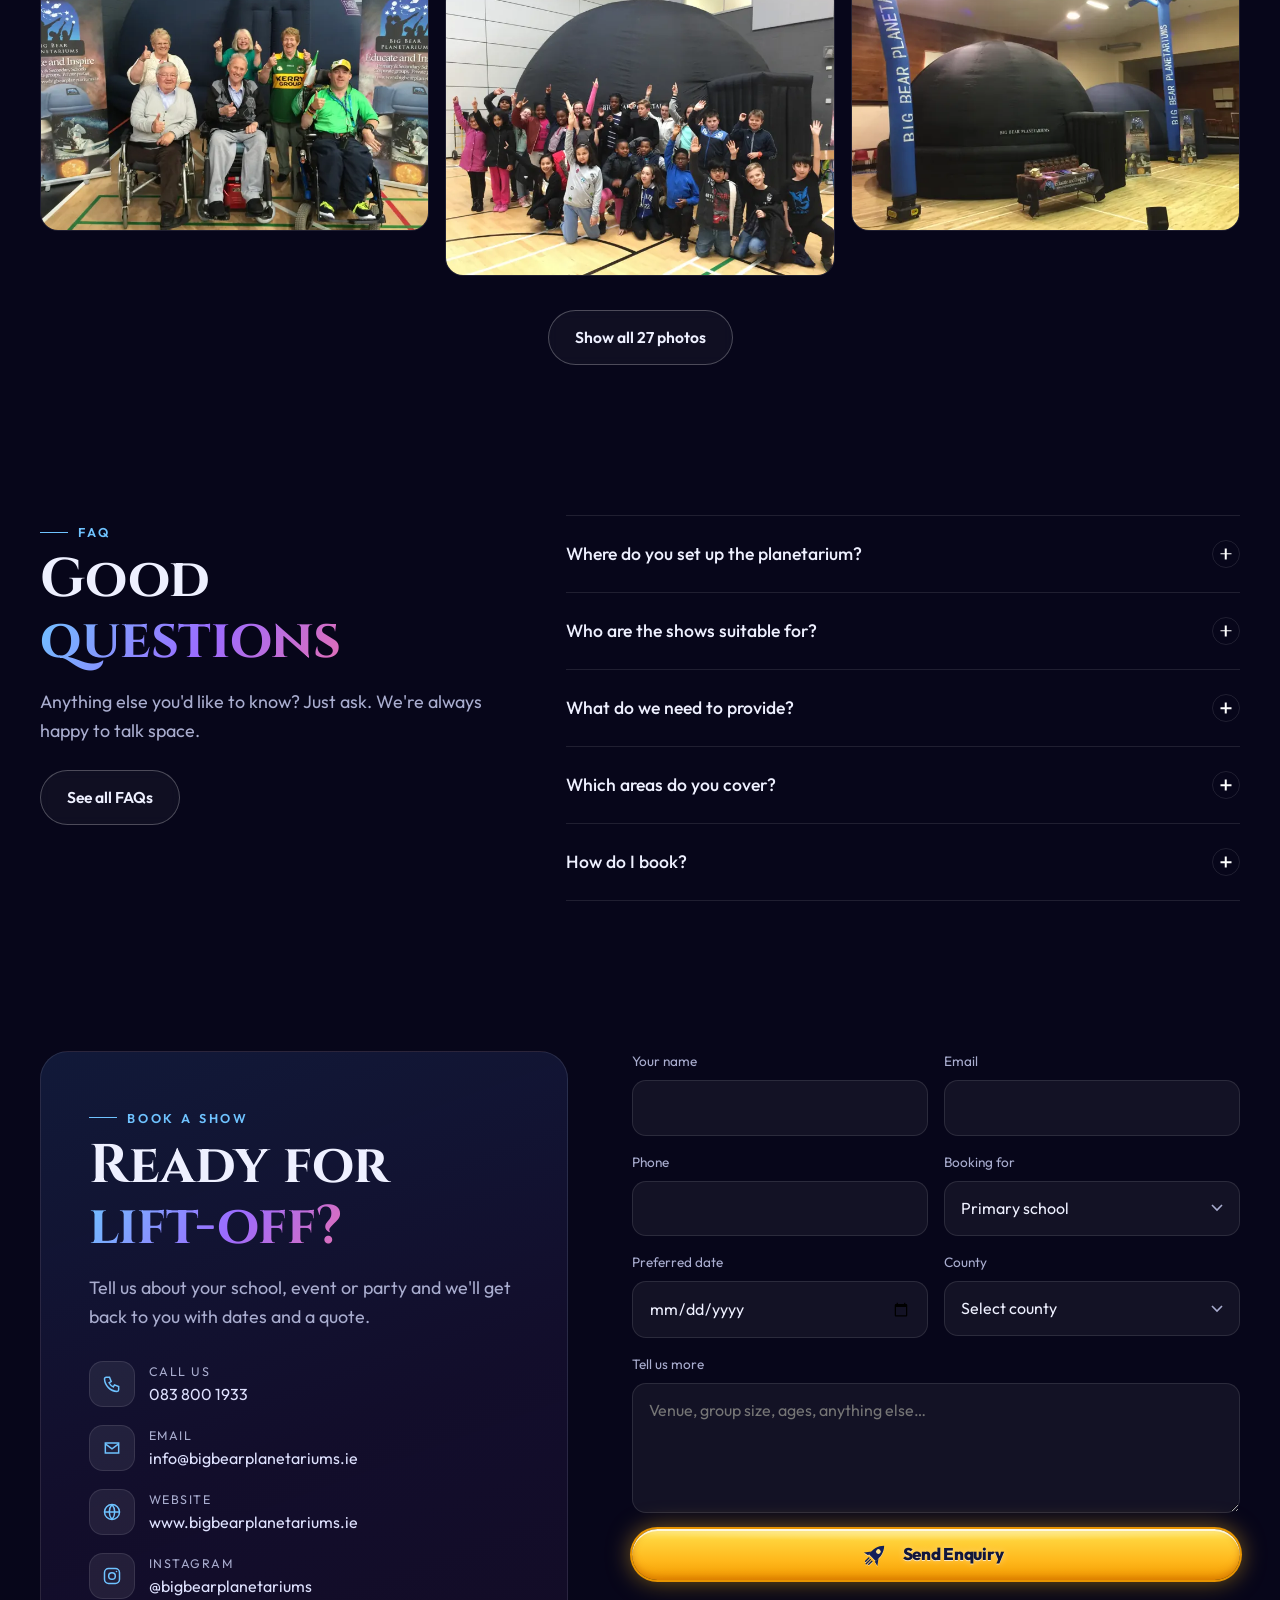
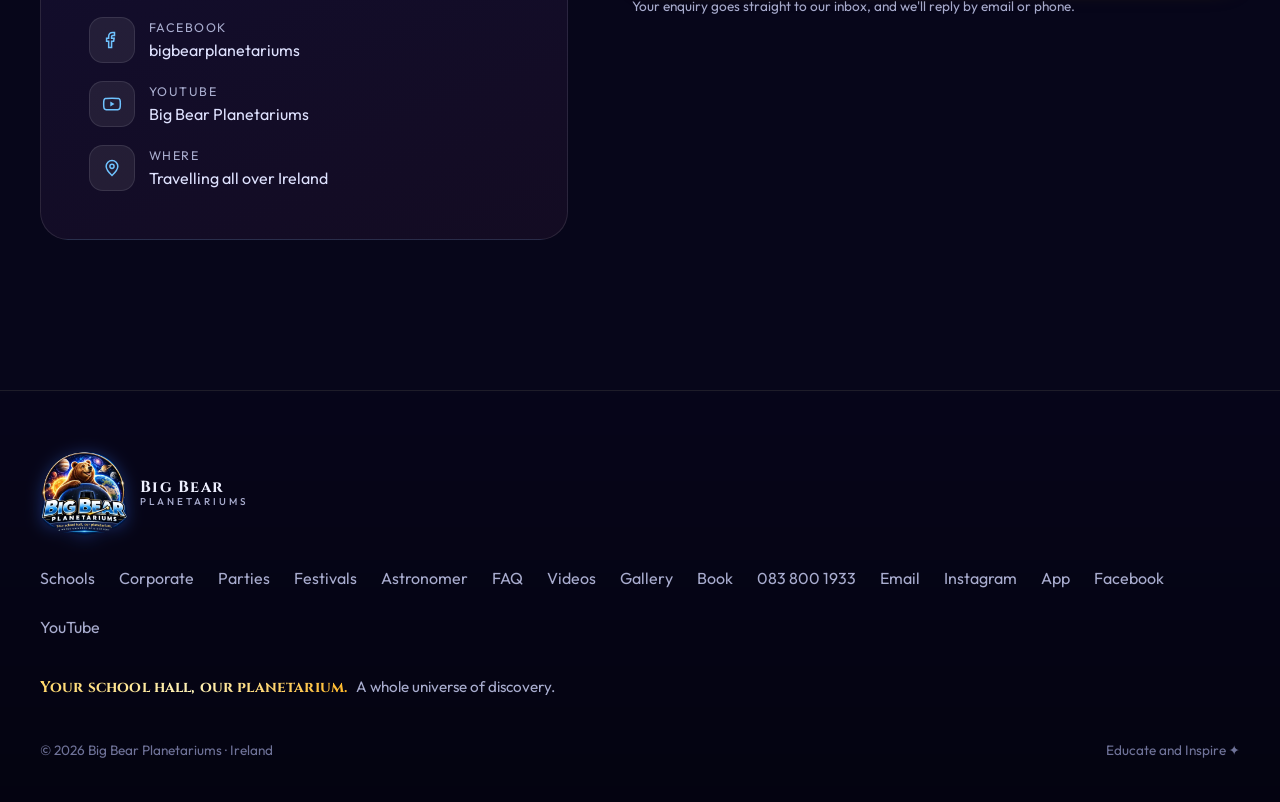
==== commit 6f376e0b: "Add school-visit FAQ page with FAQ schema; link it from menus, footer and page FAQs Also align the s" ====
--- a/index.html
+++ b/index.html
@@ -23,7 +23,7 @@
 <script type="application/ld+json">
 {"@context":"https://schema.org","@type":"LocalBusiness","name":"Big Bear Planetariums","slogan":"Educate and Inspire","description":"Mobile inflatable planetarium shows for schools, corporate groups, private parties and festivals.","url":"https://www.bigbearplanetariums.ie","image":"https://www.bigbearplanetariums.ie/og-image.jpg","telephone":"+353838001933","sameAs":["https://www.facebook.com/bigbearplanetariums/","https://www.instagram.com/bigbearplanetariums/","https://www.youtube.com/channel/UCjLXdcuXkpS6m2_Uyr-0o_A"],"areaServed":{"@type":"Country","name":"Ireland"}}
 </script>
-<link rel="stylesheet" href="css/site.css?v=b9abc616">
+<link rel="stylesheet" href="css/site.css?v=16040e0c">
 </head>
 <body class="loading">
 
@@ -77,6 +77,7 @@
       </div>
       <a href="#videos">Videos</a>
       <a href="#gallery">Gallery</a>
+      <a href="faq.html">FAQ</a>
       <a href="https://app.bigbearplanetariums.ie" target="_blank" rel="noopener">Explore the App</a>
       <a href="#book" class="btn btn-primary btn-sm">Book Your Visit Today</a>
     </nav>
@@ -89,7 +90,7 @@
   <a class="m-page" href="corporate-groups.html"><i>💼</i>Corporate Groups</a>
   <a class="m-page" href="private-parties.html"><i>🎂</i>Private Parties</a>
   <a class="m-page" href="festivals-events.html"><i>🎪</i>Festivals &amp; Events</a>
-  <div class="m-small"><a href="#about">About</a><a href="meet-the-astronomer.html">Astronomer</a><a href="#videos">Videos</a><a href="#gallery">Gallery</a><a href="#faq">FAQ</a><a href="https://app.bigbearplanetariums.ie" target="_blank" rel="noopener">Explore the App</a></div>
+  <div class="m-small"><a href="#about">About</a><a href="meet-the-astronomer.html">Astronomer</a><a href="#videos">Videos</a><a href="#gallery">Gallery</a><a href="faq.html">FAQ</a><a href="https://app.bigbearplanetariums.ie" target="_blank" rel="noopener">Explore the App</a></div>
   <a class="m-call" href="tel:0838001933">Call 083 800 1933</a>
   <a href="#book" class="btn btn-primary">Book Your Visit Today</a>
 </nav>
@@ -399,11 +400,12 @@
       <span class="eyebrow rv">FAQ</span>
       <h2 class="rv">Good <span class="grad-text">questions</span></h2>
       <p class="lead rv">Anything else you'd like to know? Just ask. We're always happy to talk space.</p>
+      <a href="faq.html" class="btn btn-ghost rv" style="margin-top:24px">See all FAQs</a>
     </div>
     <div class="faq rv">
-      <details><summary>Where do you set up the planetarium?<i></i></summary><div class="ans"><p>Anywhere with enough floor space and headroom: school halls, sports halls, libraries and community centres. Outdoors, we need a level grassy area at a festival or event. We'll confirm the exact space you need when you book.</p></div></details>
+      <details><summary>Where do you set up the planetarium?<i></i></summary><div class="ans"><p>Indoors we need a clear floor area of 9 m × 9 m with at least 4 m of ceiling height: school halls, sports halls, libraries and community centres. Outdoors, we need a level grassy area at a festival or event. We'll confirm the exact space you need when you book.</p></div></details>
       <details><summary>Who are the shows suitable for?<i></i></summary><div class="ans"><p>Everyone! We run shows for primary and secondary schools, corporate groups, private parties, libraries and festivals. We tailor each show to the age and interests of the audience.</p></div></details>
-      <details><summary>What do we need to provide?<i></i></summary><div class="ans"><p>Just the space and access to a standard power socket. We bring the planetarium, the projection equipment and everything else.</p></div></details>
+      <details><summary>What do we need to provide?<i></i></summary><div class="ans"><p>The space, access to a power socket and parking. We bring the planetarium and presentation equipment.</p></div></details>
       <details><summary>Which areas do you cover?<i></i></summary><div class="ans"><p>We're based in Ireland and travel to schools and events. Send us your location in the booking form and we'll let you know availability.</p></div></details>
       <details><summary>How do I book?<i></i></summary><div class="ans"><p>Call us on <a href="tel:0838001933" style="color:var(--sky)">083 800 1933</a>, or fill in the form below with your date, venue and group size and we'll come back to you with availability and a quote.</p></div></details>
     </div>
@@ -442,7 +444,7 @@
   <div class="wrap">
     <div class="foot">
       <a href="#top" class="brand"><img src="img/logo-sm.webp" alt="" width="88" height="85"><span>Big Bear<small>PLANETARIUMS</small></span></a>
-      <nav><a href="schools.html">Schools</a><a href="corporate-groups.html">Corporate</a><a href="private-parties.html">Parties</a><a href="festivals-events.html">Festivals</a><a href="meet-the-astronomer.html">Astronomer</a><a href="#videos">Videos</a><a href="#gallery">Gallery</a><a href="#book">Book</a><a href="tel:0838001933">083 800 1933</a><a href="mailto:info@bigbearplanetariums.ie">Email</a><a href="https://www.instagram.com/bigbearplanetariums/" target="_blank" rel="noopener">Instagram</a><a href="https://app.bigbearplanetariums.ie" target="_blank" rel="noopener">App</a><a href="https://www.facebook.com/bigbearplanetariums/" target="_blank" rel="noopener">Facebook</a><a href="https://www.youtube.com/channel/UCjLXdcuXkpS6m2_Uyr-0o_A" target="_blank" rel="noopener">YouTube</a></nav>
+      <nav><a href="schools.html">Schools</a><a href="corporate-groups.html">Corporate</a><a href="private-parties.html">Parties</a><a href="festivals-events.html">Festivals</a><a href="meet-the-astronomer.html">Astronomer</a><a href="faq.html">FAQ</a><a href="#videos">Videos</a><a href="#gallery">Gallery</a><a href="#book">Book</a><a href="tel:0838001933">083 800 1933</a><a href="mailto:info@bigbearplanetariums.ie">Email</a><a href="https://www.instagram.com/bigbearplanetariums/" target="_blank" rel="noopener">Instagram</a><a href="https://app.bigbearplanetariums.ie" target="_blank" rel="noopener">App</a><a href="https://www.facebook.com/bigbearplanetariums/" target="_blank" rel="noopener">Facebook</a><a href="https://www.youtube.com/channel/UCjLXdcuXkpS6m2_Uyr-0o_A" target="_blank" rel="noopener">YouTube</a></nav>
     </div>
     <p class="foot-slogan"><b>Your school hall, our planetarium.</b> A whole universe of discovery.</p>
     <div class="copy"><span>© <span id="yr"></span> Big Bear Planetariums · Ireland</span><span>Educate and Inspire ✦</span></div>
--- a/css/site.css
+++ b/css/site.css
@@ -532,3 +532,14 @@
 .app-shot img{display:block;width:100%;height:auto}
 @media (max-width:820px){.app-card{grid-template-columns:1fr;text-align:center}.app-card .lead{margin-inline:auto}.app-shot{order:-1}}
 .app-card:not(:has(.app-shot)) .lead{margin-inline:auto}
+
+/* FAQ page */
+.faq-page{max-width:900px}
+.faq-page .faq .ans p+p{margin-top:-10px}
+.faq .ans a{color:var(--sky);text-decoration:underline;text-underline-offset:3px}
+.faq-slogan{margin-top:48px;text-align:center;font-family:Cinzel,serif;font-size:clamp(1.2rem,2.6vw,1.6rem);line-height:1.4}
+.faq-slogan b{display:block;color:var(--gold)}
+.faq-slogan span{display:block;font-size:.75em;letter-spacing:.12em;text-transform:uppercase;color:var(--muted)}
+/* With FAQ and the app link the full menu needs ~1200px: smaller laptops and tablets get the menu button instead of a squashed, wrapping bar */
+.links a{white-space:nowrap}
+@media (max-width:1199px){.burger{display:block}.links{display:none}.mnav{display:flex}}
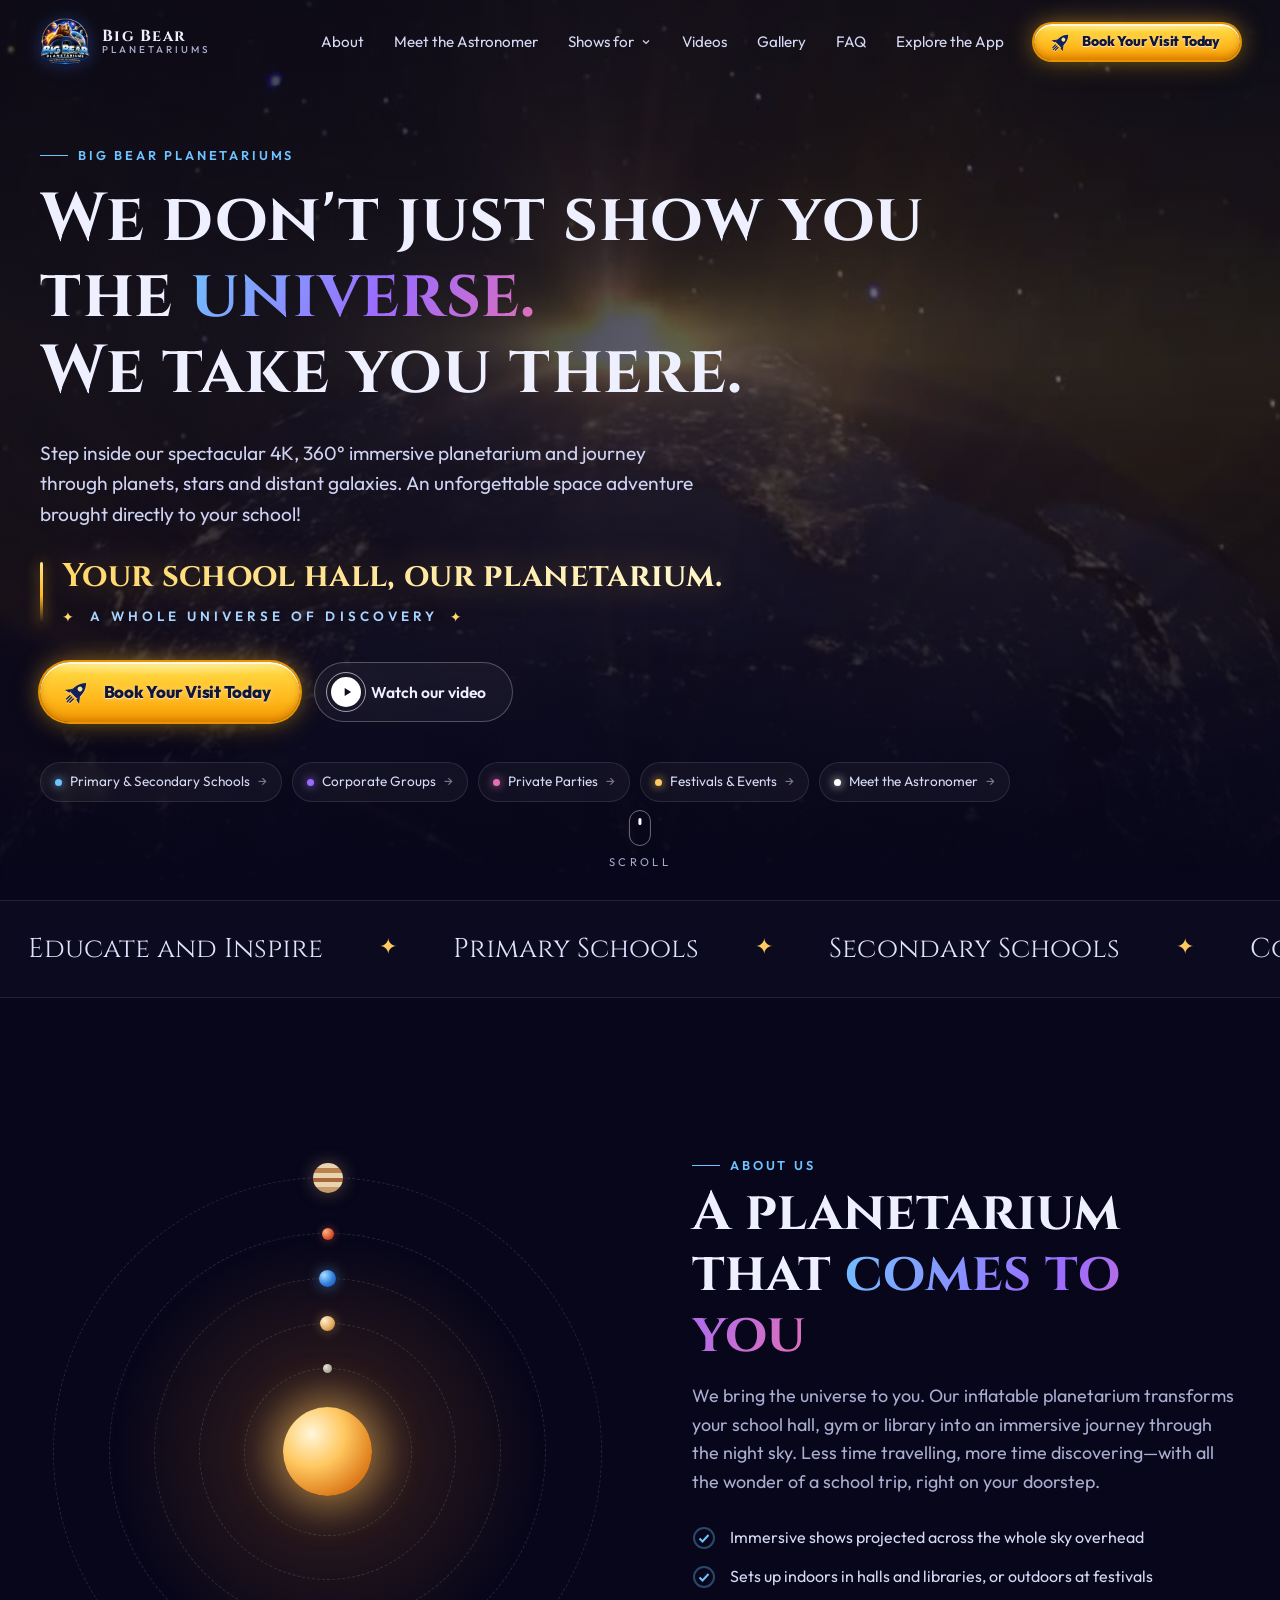
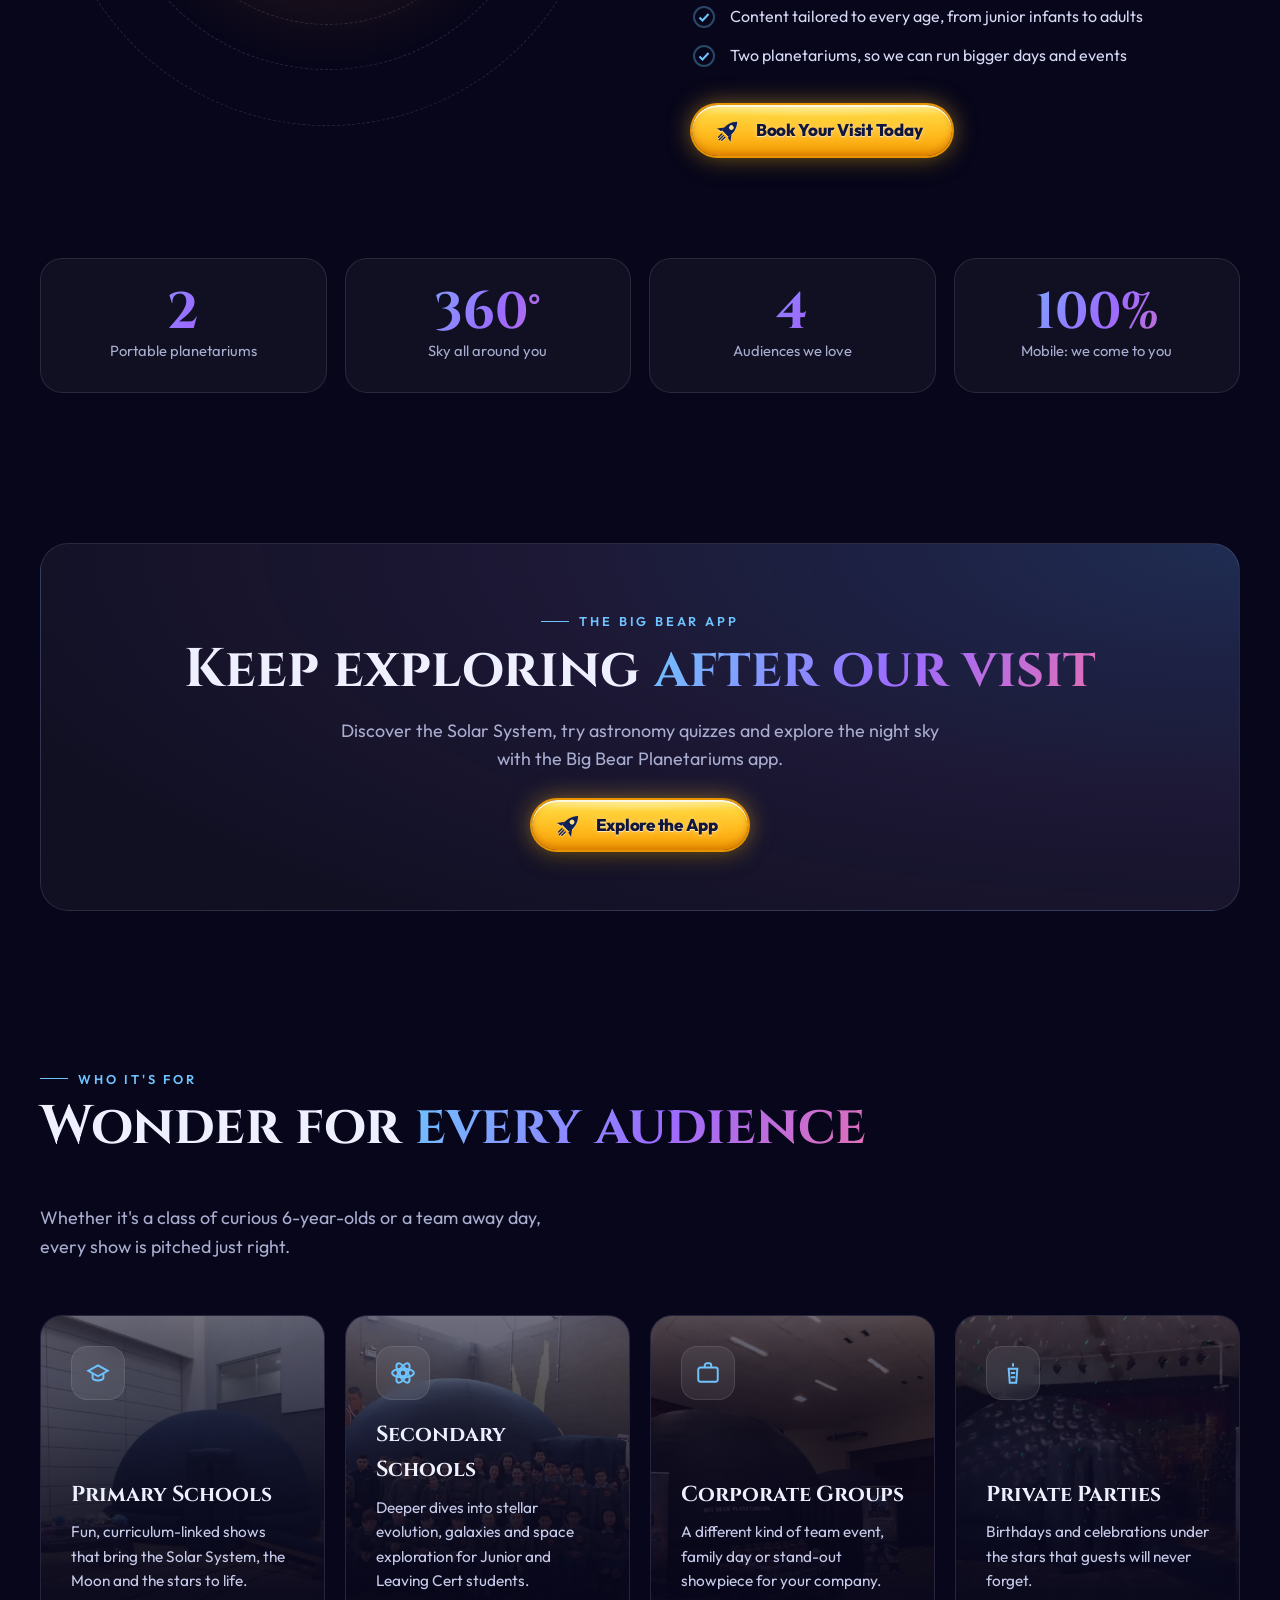
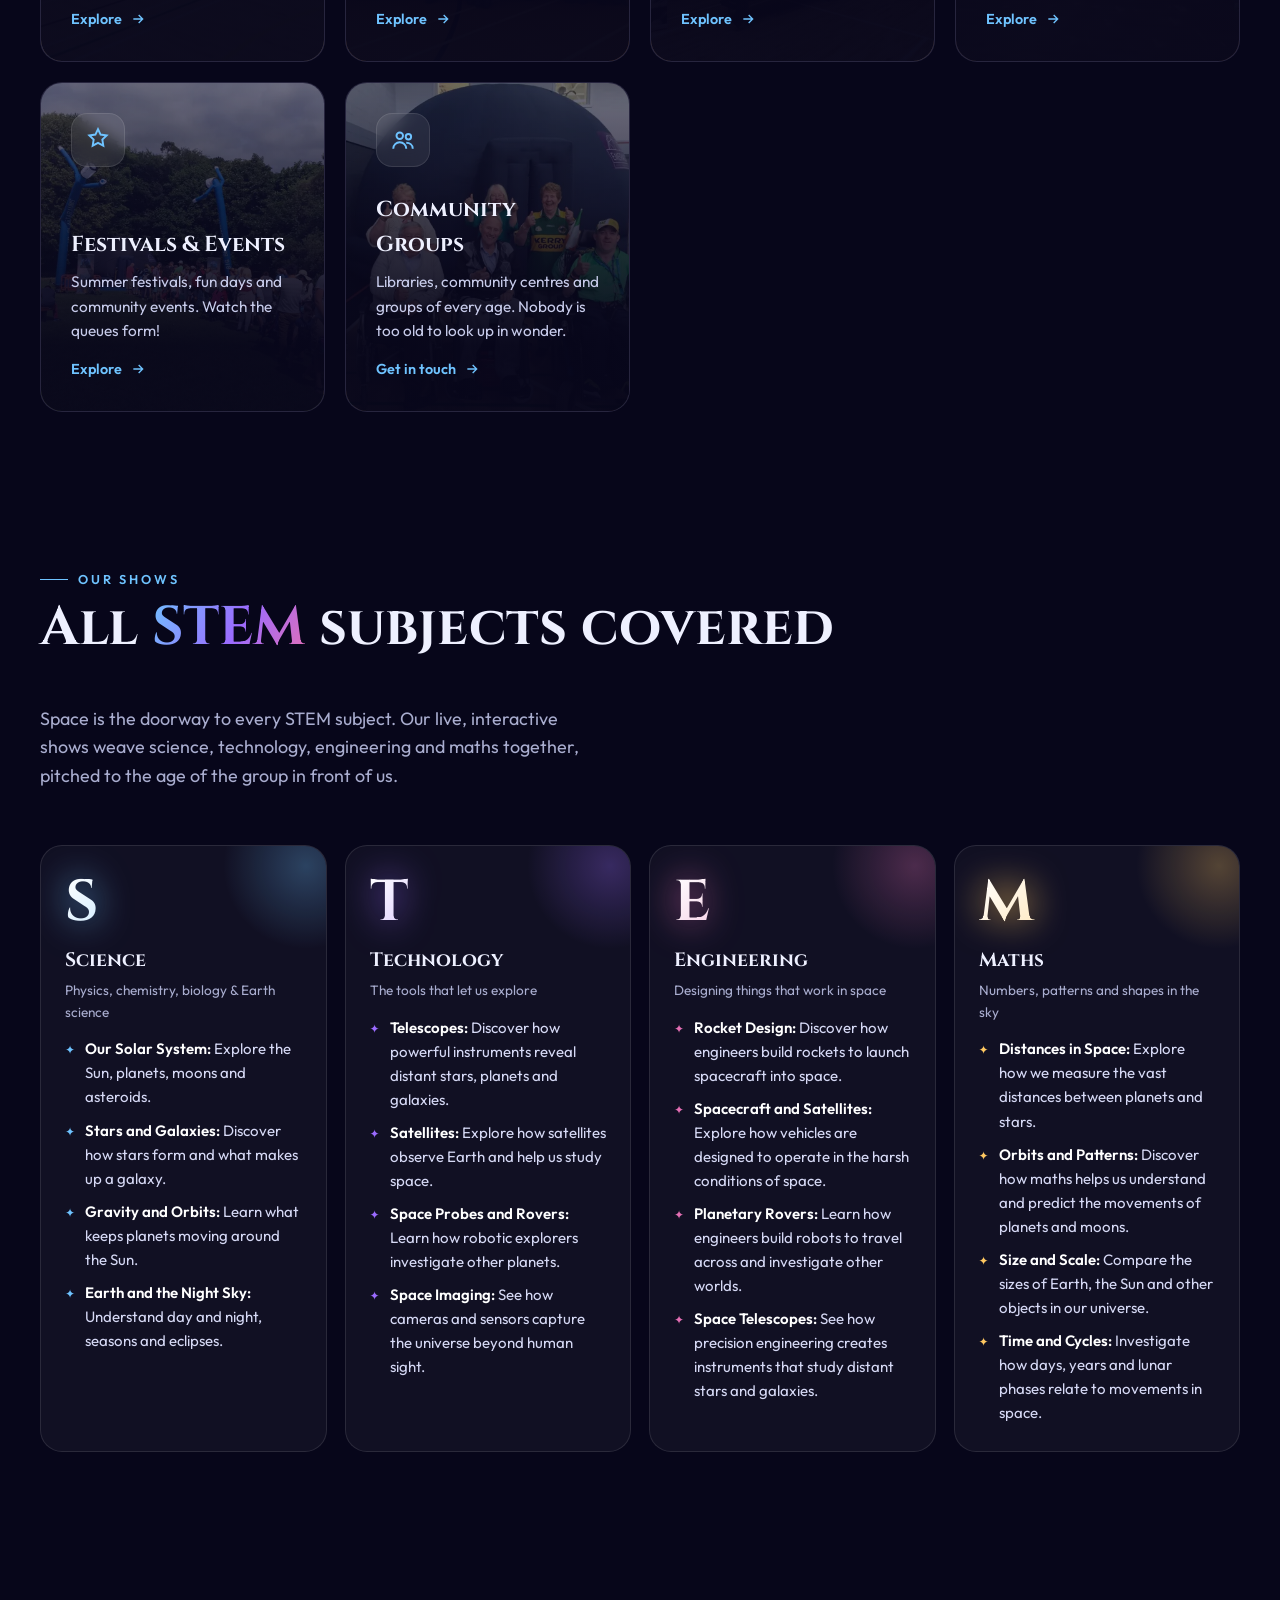
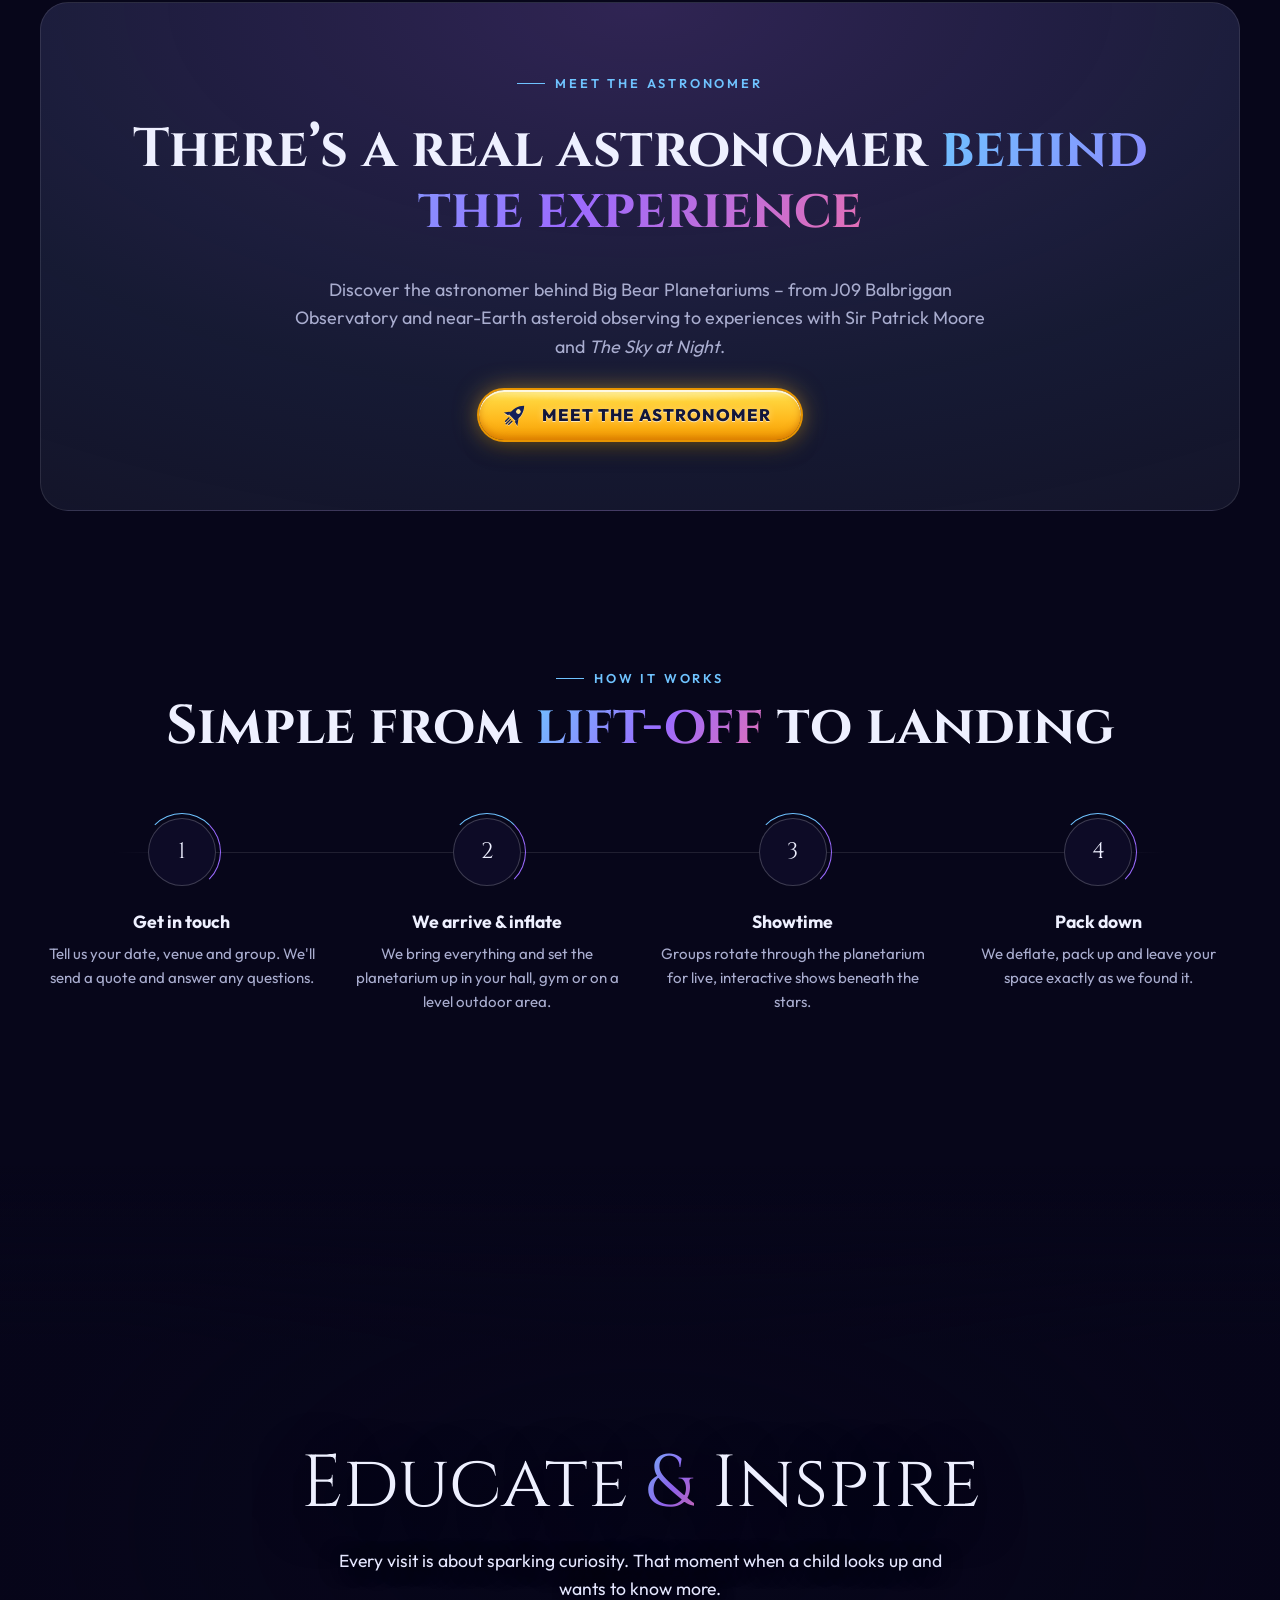
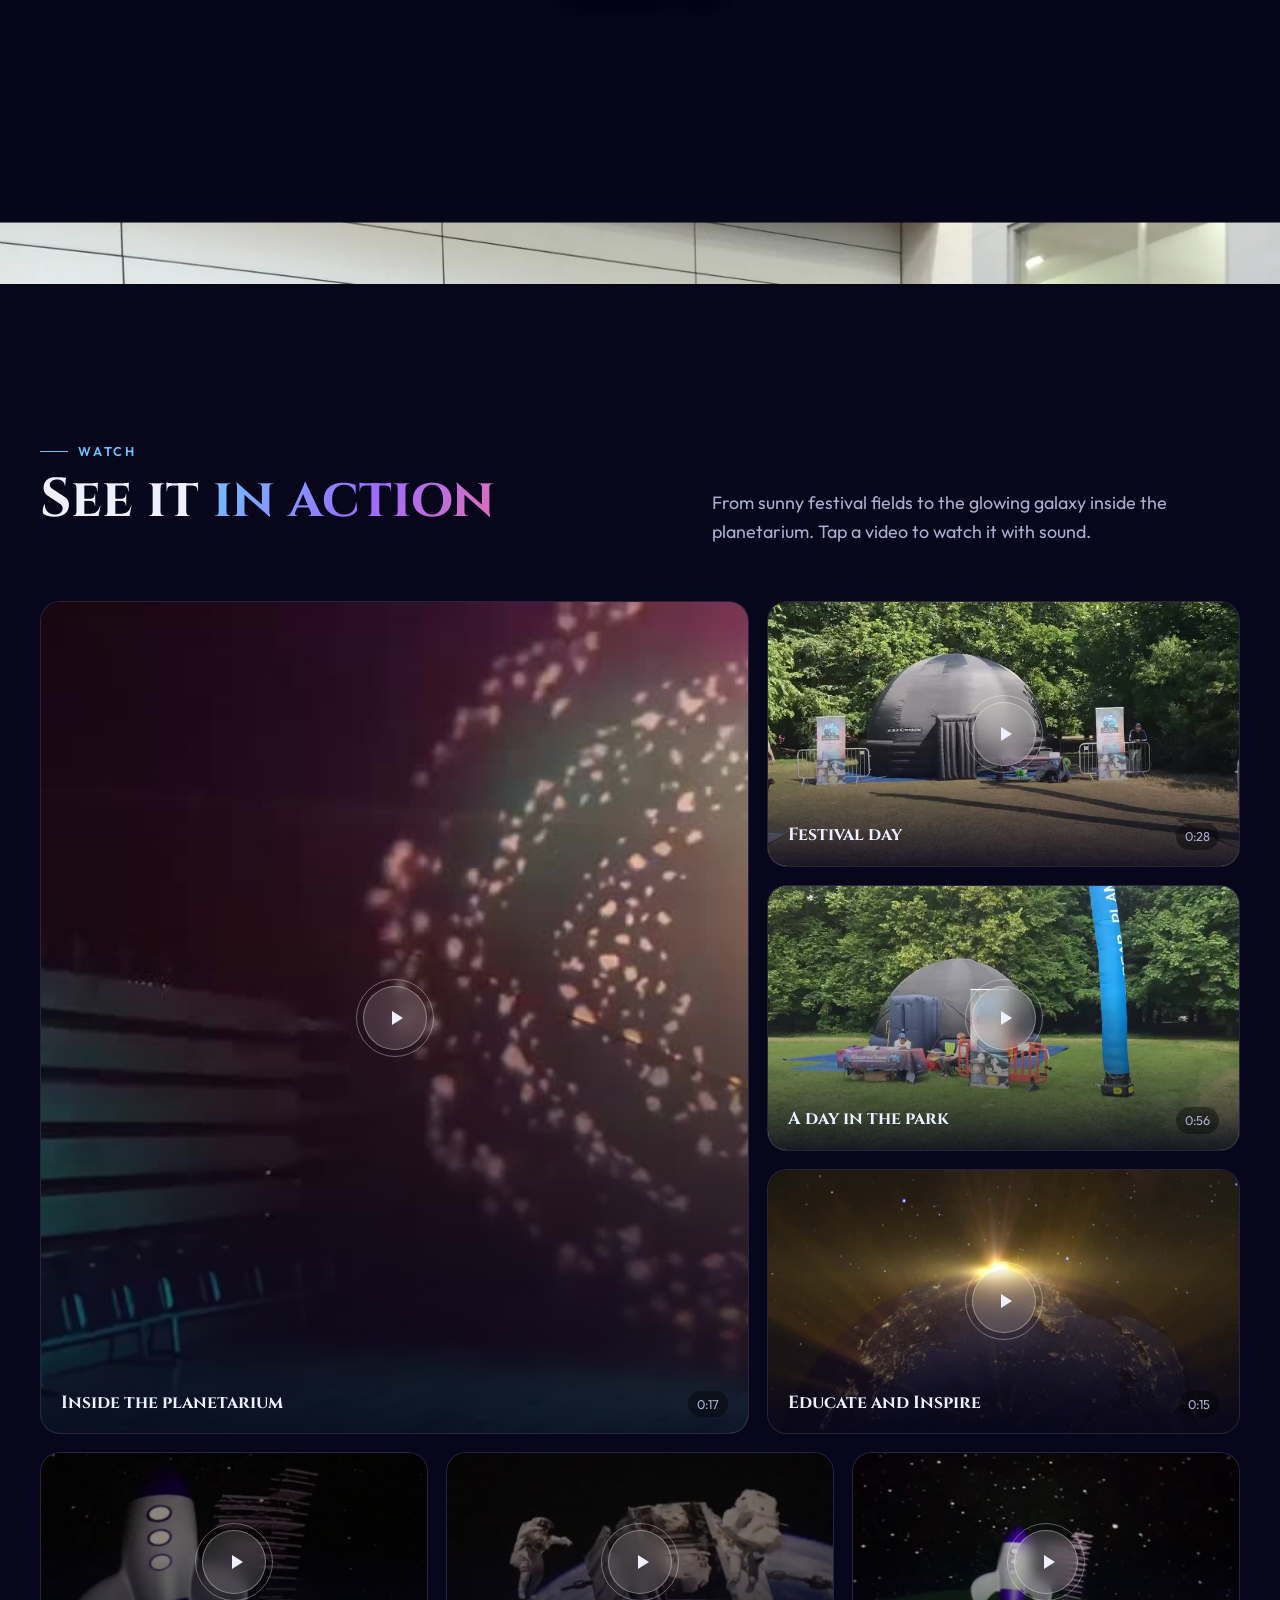
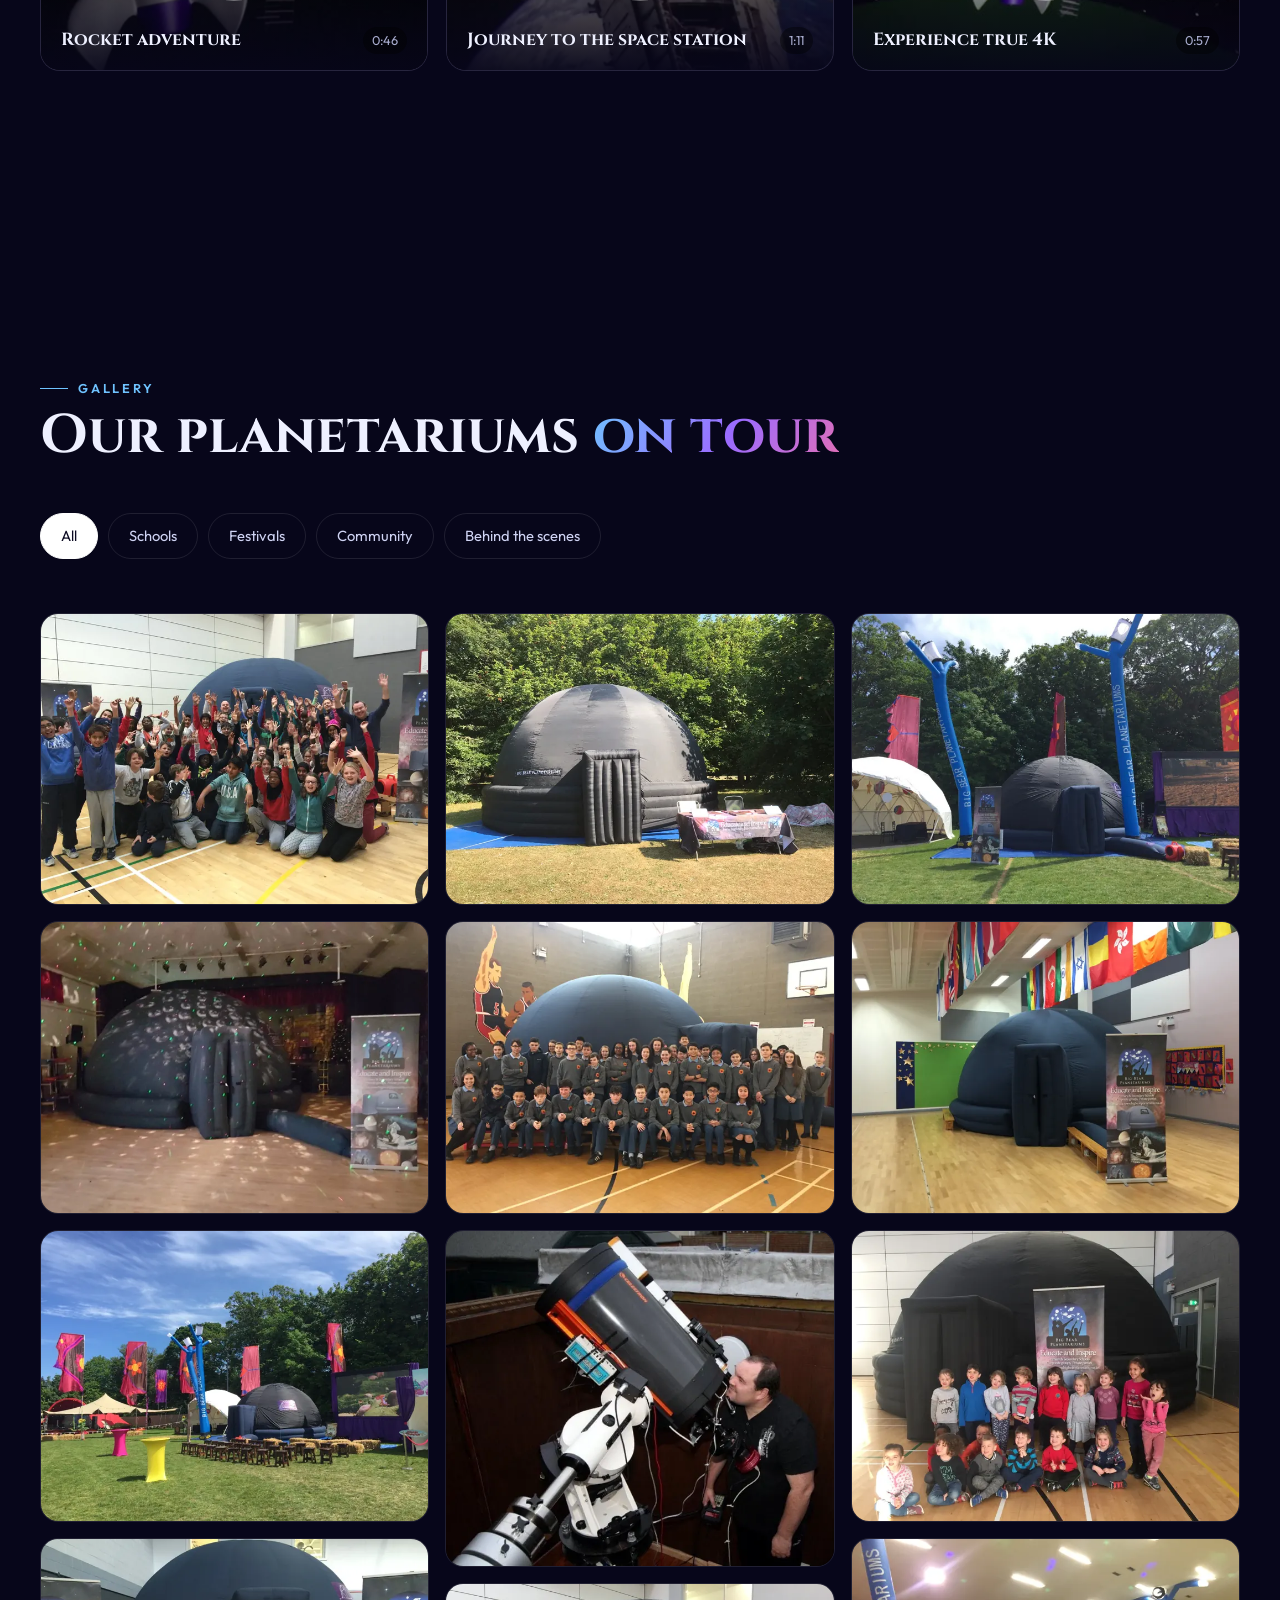
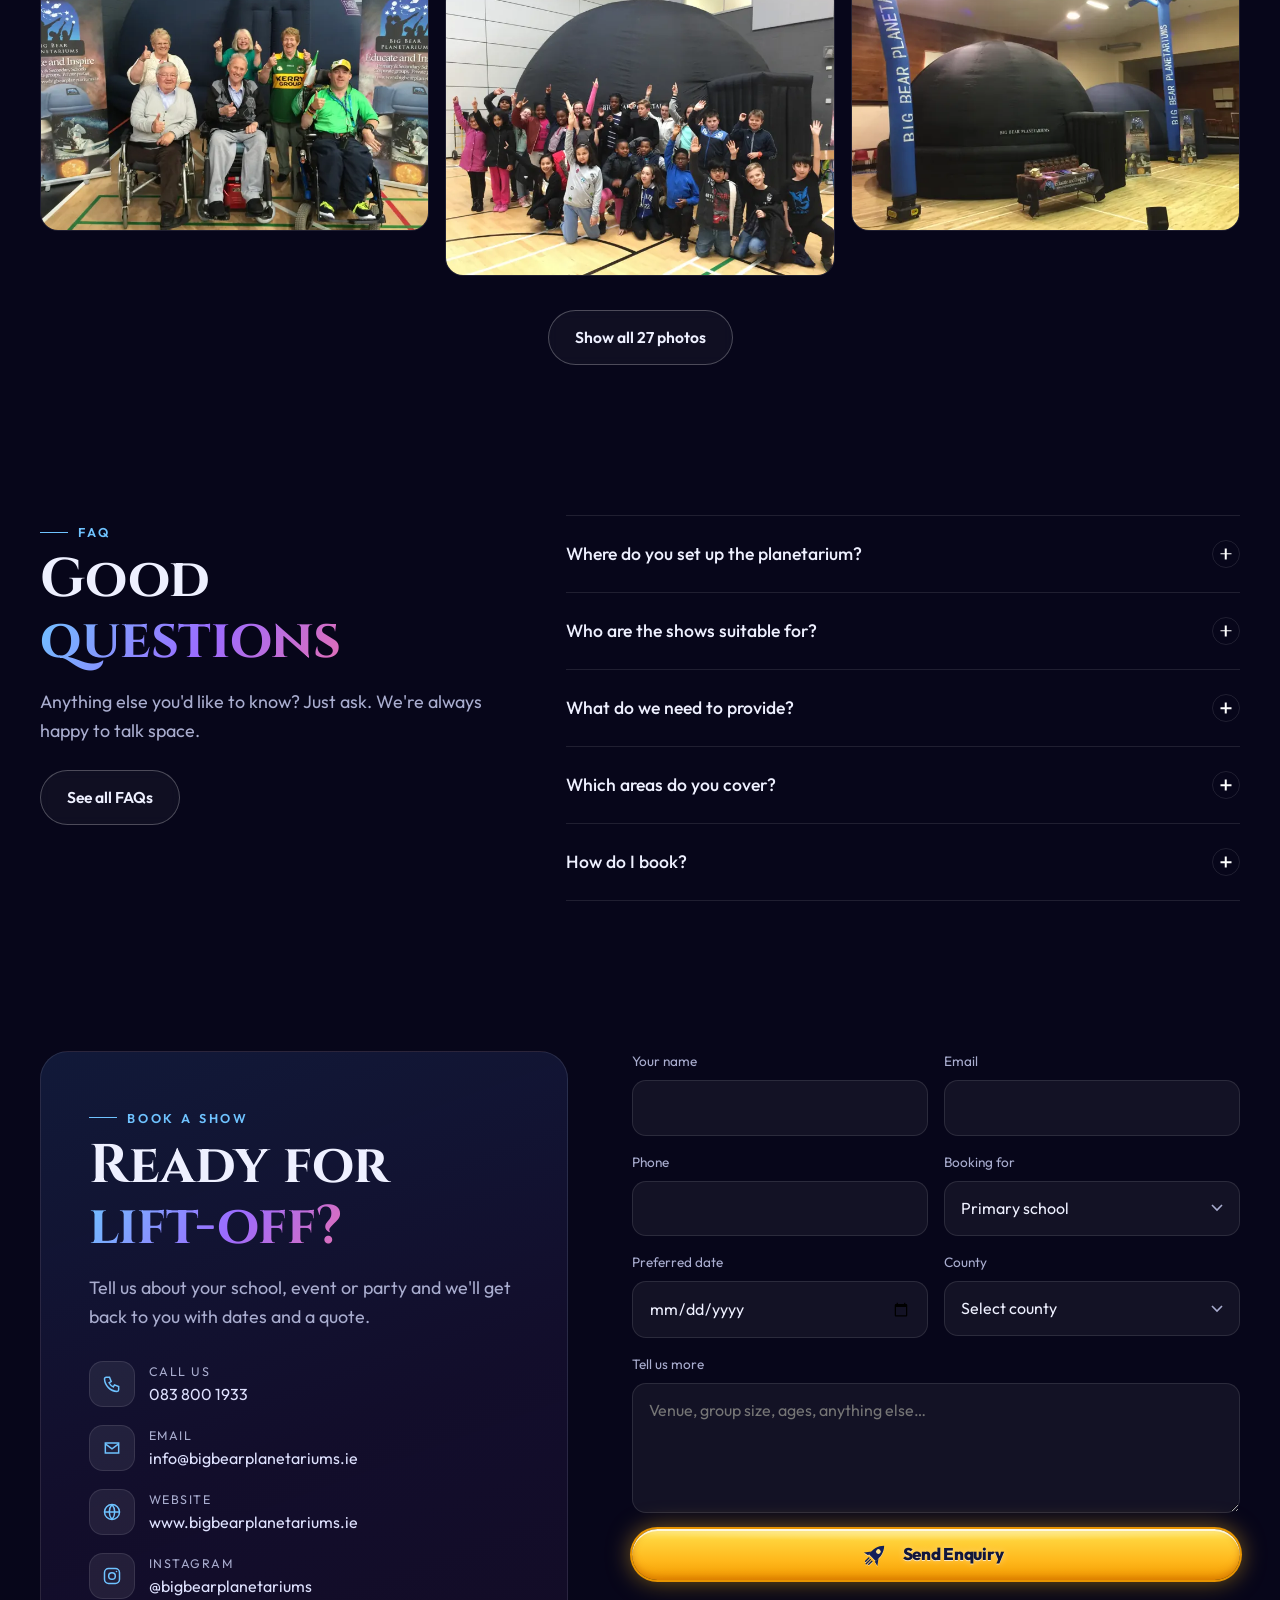
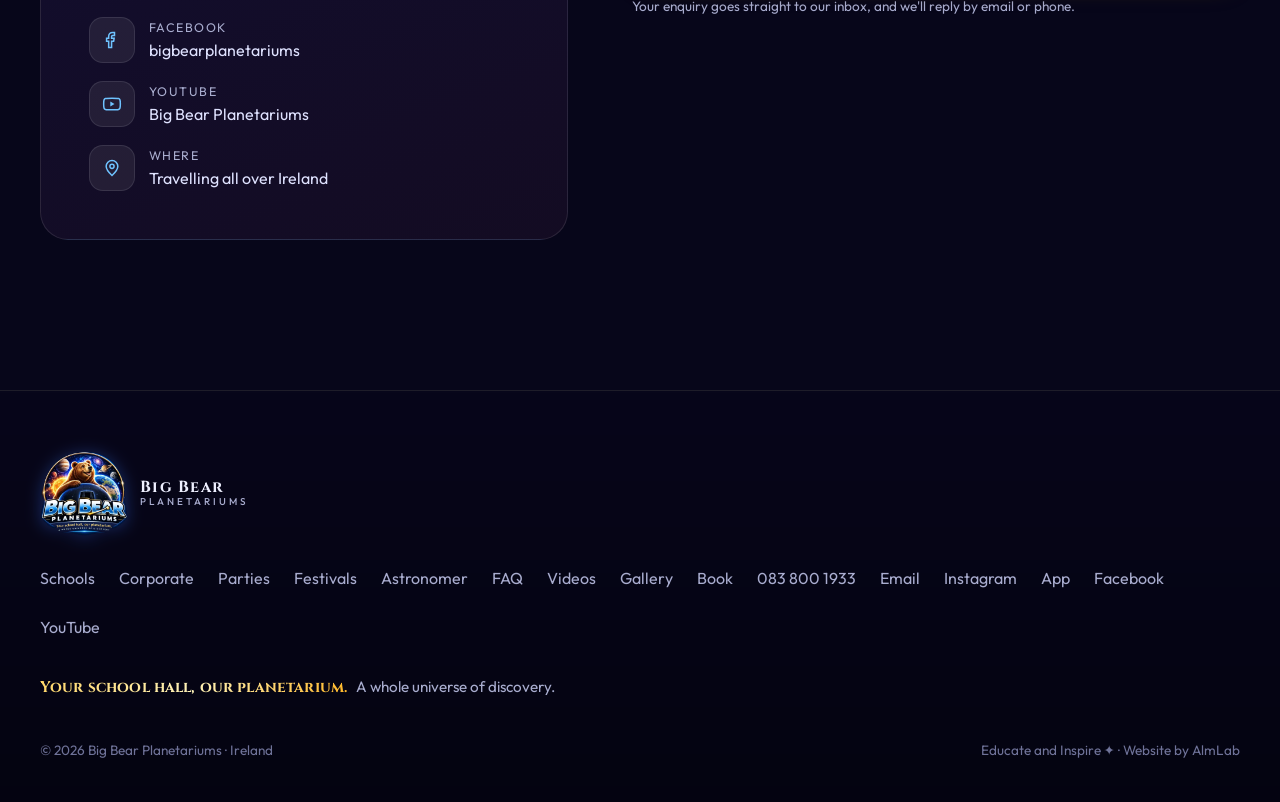
==== commit a3e0ac49: "Add "Website by AlmLab" credit to the footer Next to the copyright line on every page, linking to al" ====
--- a/index.html
+++ b/index.html
@@ -447,7 +447,7 @@
       <nav><a href="schools.html">Schools</a><a href="corporate-groups.html">Corporate</a><a href="private-parties.html">Parties</a><a href="festivals-events.html">Festivals</a><a href="meet-the-astronomer.html">Astronomer</a><a href="faq.html">FAQ</a><a href="#videos">Videos</a><a href="#gallery">Gallery</a><a href="#book">Book</a><a href="tel:0838001933">083 800 1933</a><a href="mailto:info@bigbearplanetariums.ie">Email</a><a href="https://www.instagram.com/bigbearplanetariums/" target="_blank" rel="noopener">Instagram</a><a href="https://app.bigbearplanetariums.ie" target="_blank" rel="noopener">App</a><a href="https://www.facebook.com/bigbearplanetariums/" target="_blank" rel="noopener">Facebook</a><a href="https://www.youtube.com/channel/UCjLXdcuXkpS6m2_Uyr-0o_A" target="_blank" rel="noopener">YouTube</a></nav>
     </div>
     <p class="foot-slogan"><b>Your school hall, our planetarium.</b> A whole universe of discovery.</p>
-    <div class="copy"><span>© <span id="yr"></span> Big Bear Planetariums · Ireland</span><span>Educate and Inspire ✦</span></div>
+    <div class="copy"><span>© <span id="yr"></span> Big Bear Planetariums · Ireland</span><span>Educate and Inspire ✦ · <a href="https://almlabmarketing.com" target="_blank" rel="noopener">Website by AlmLab</a></span></div>
   </div>
 </footer>
 
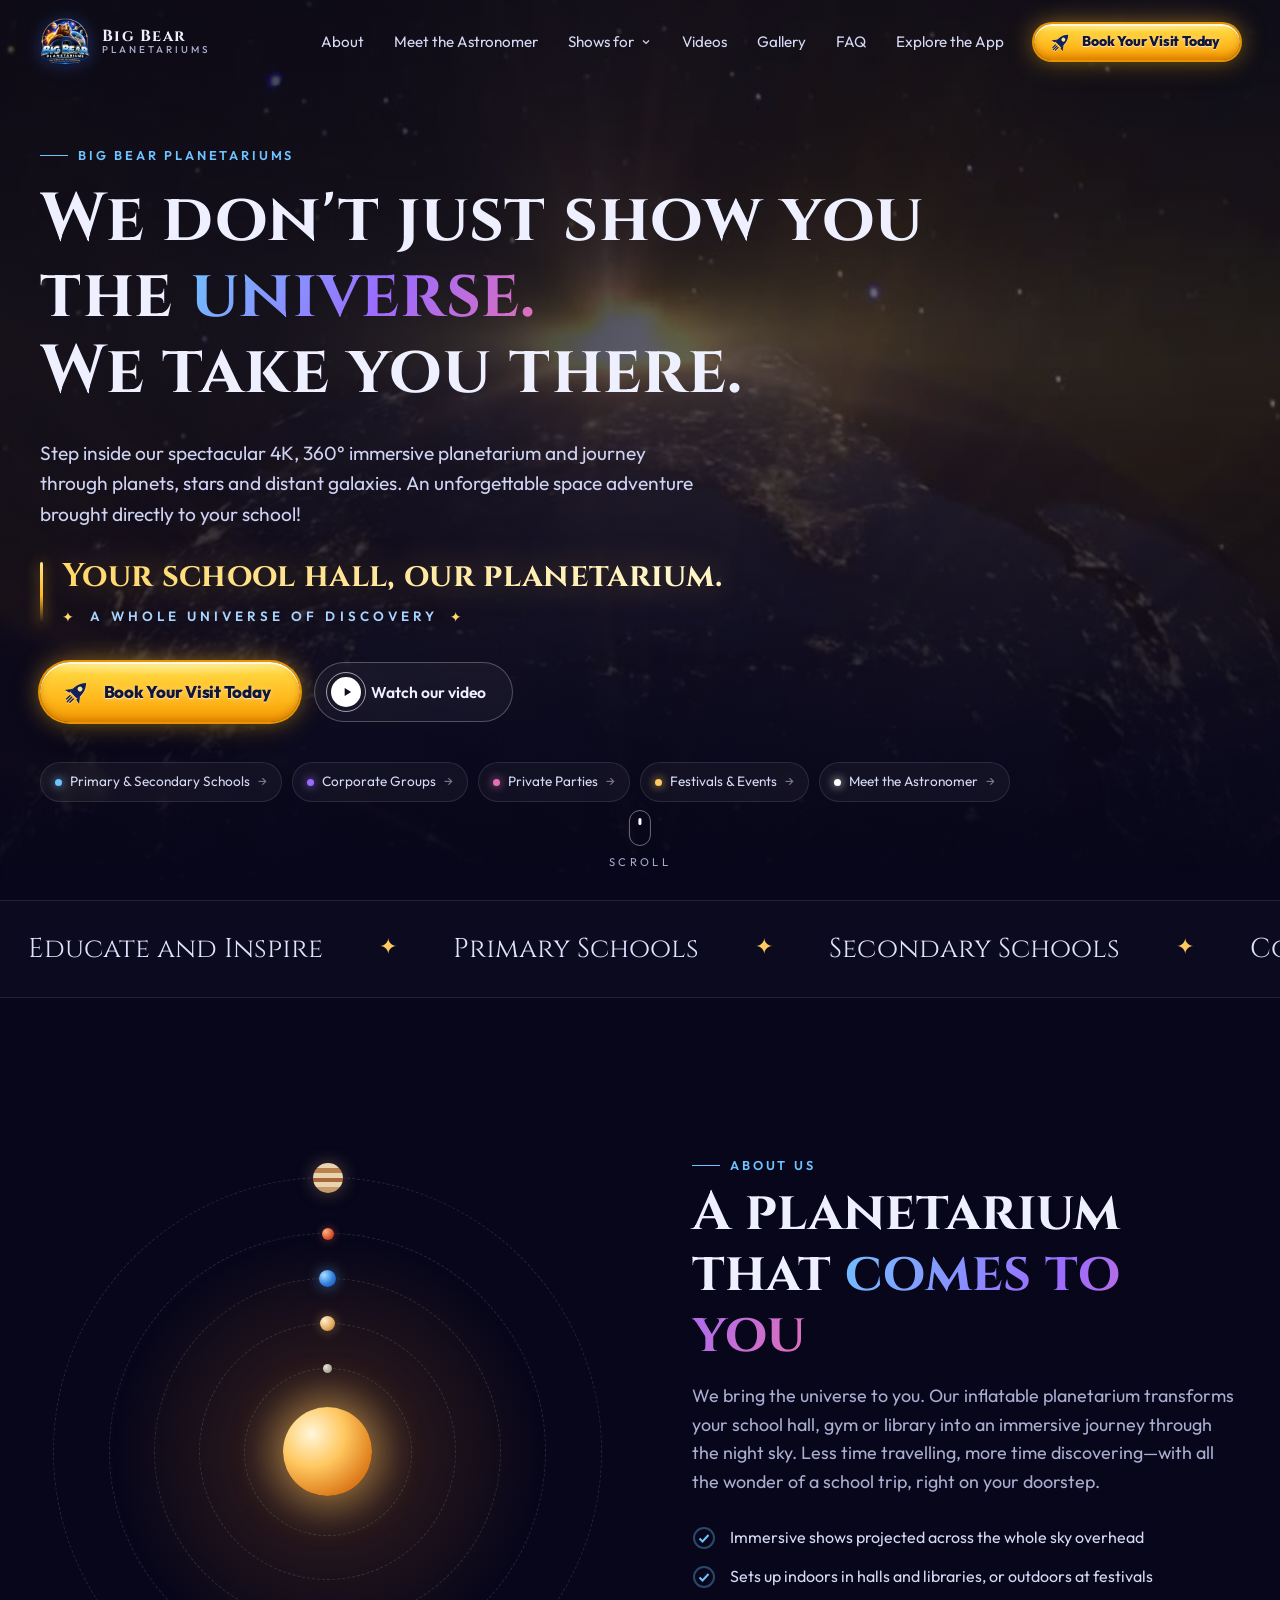
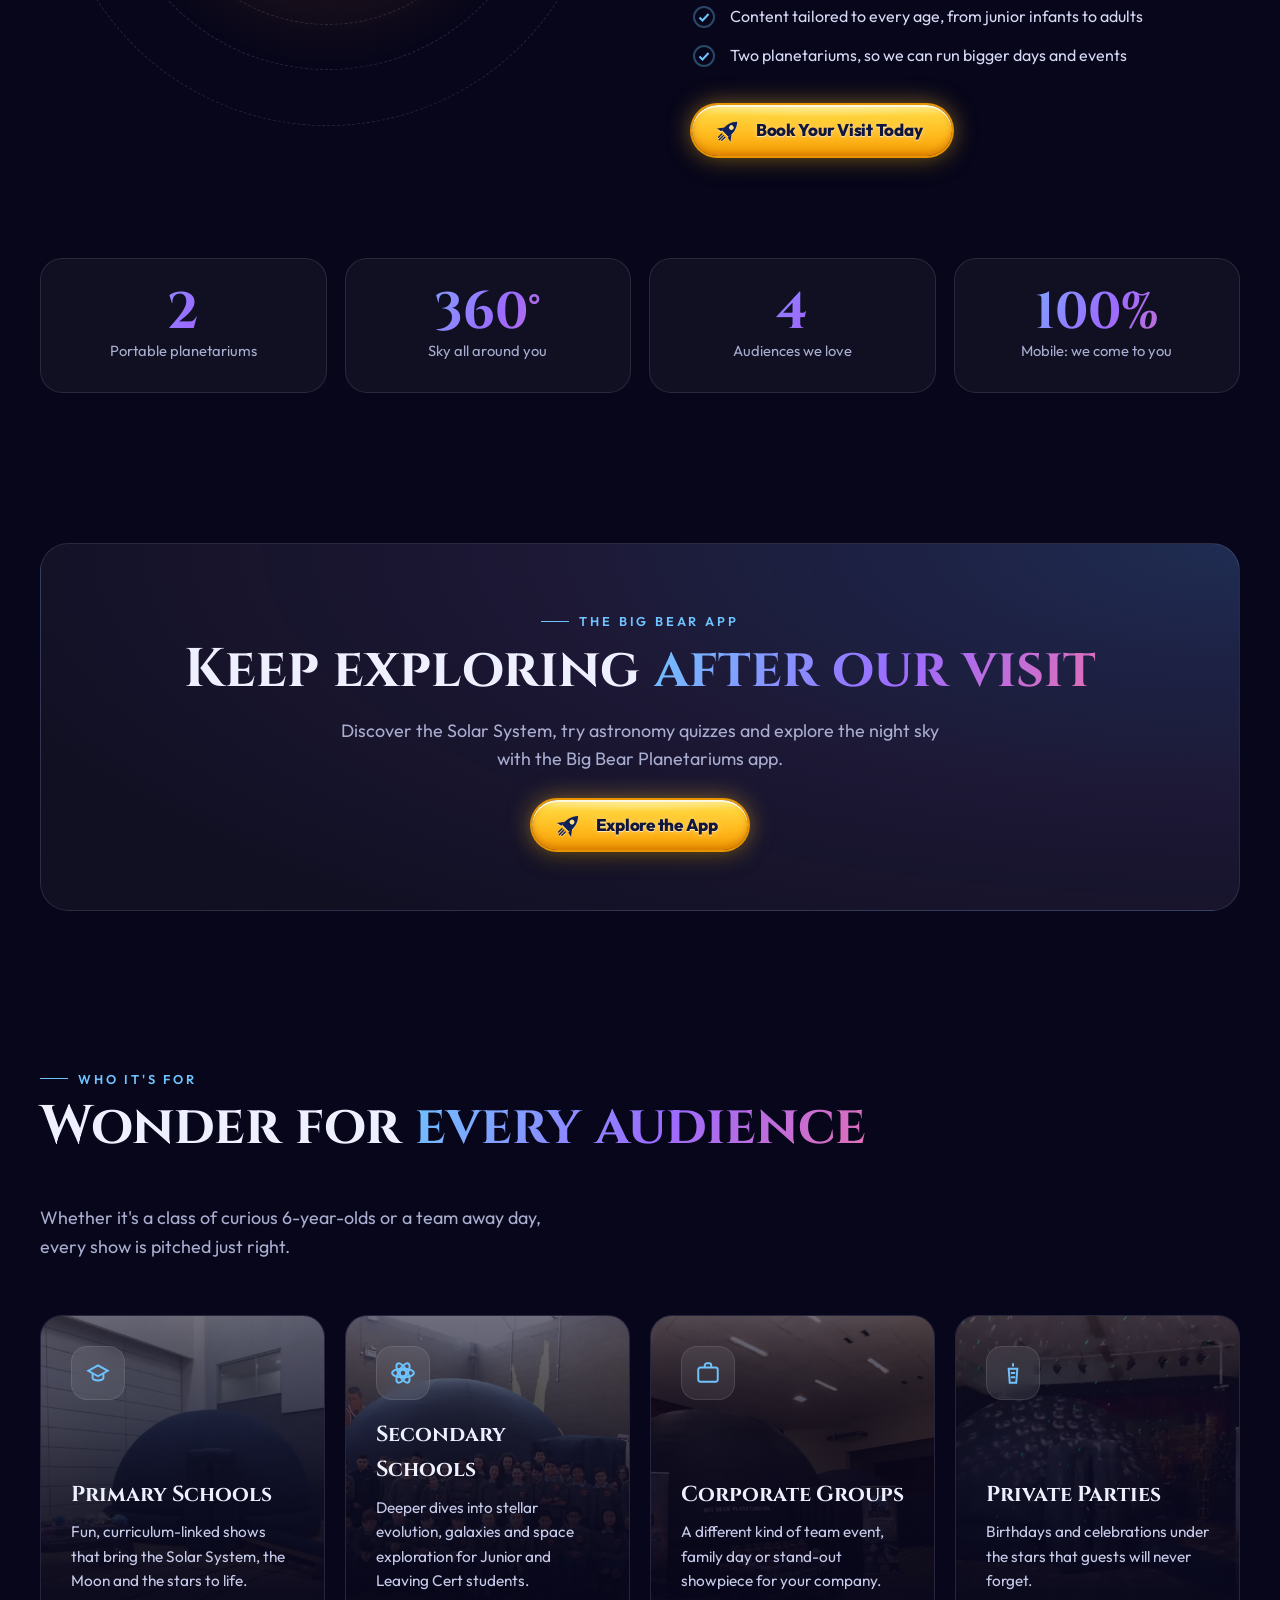
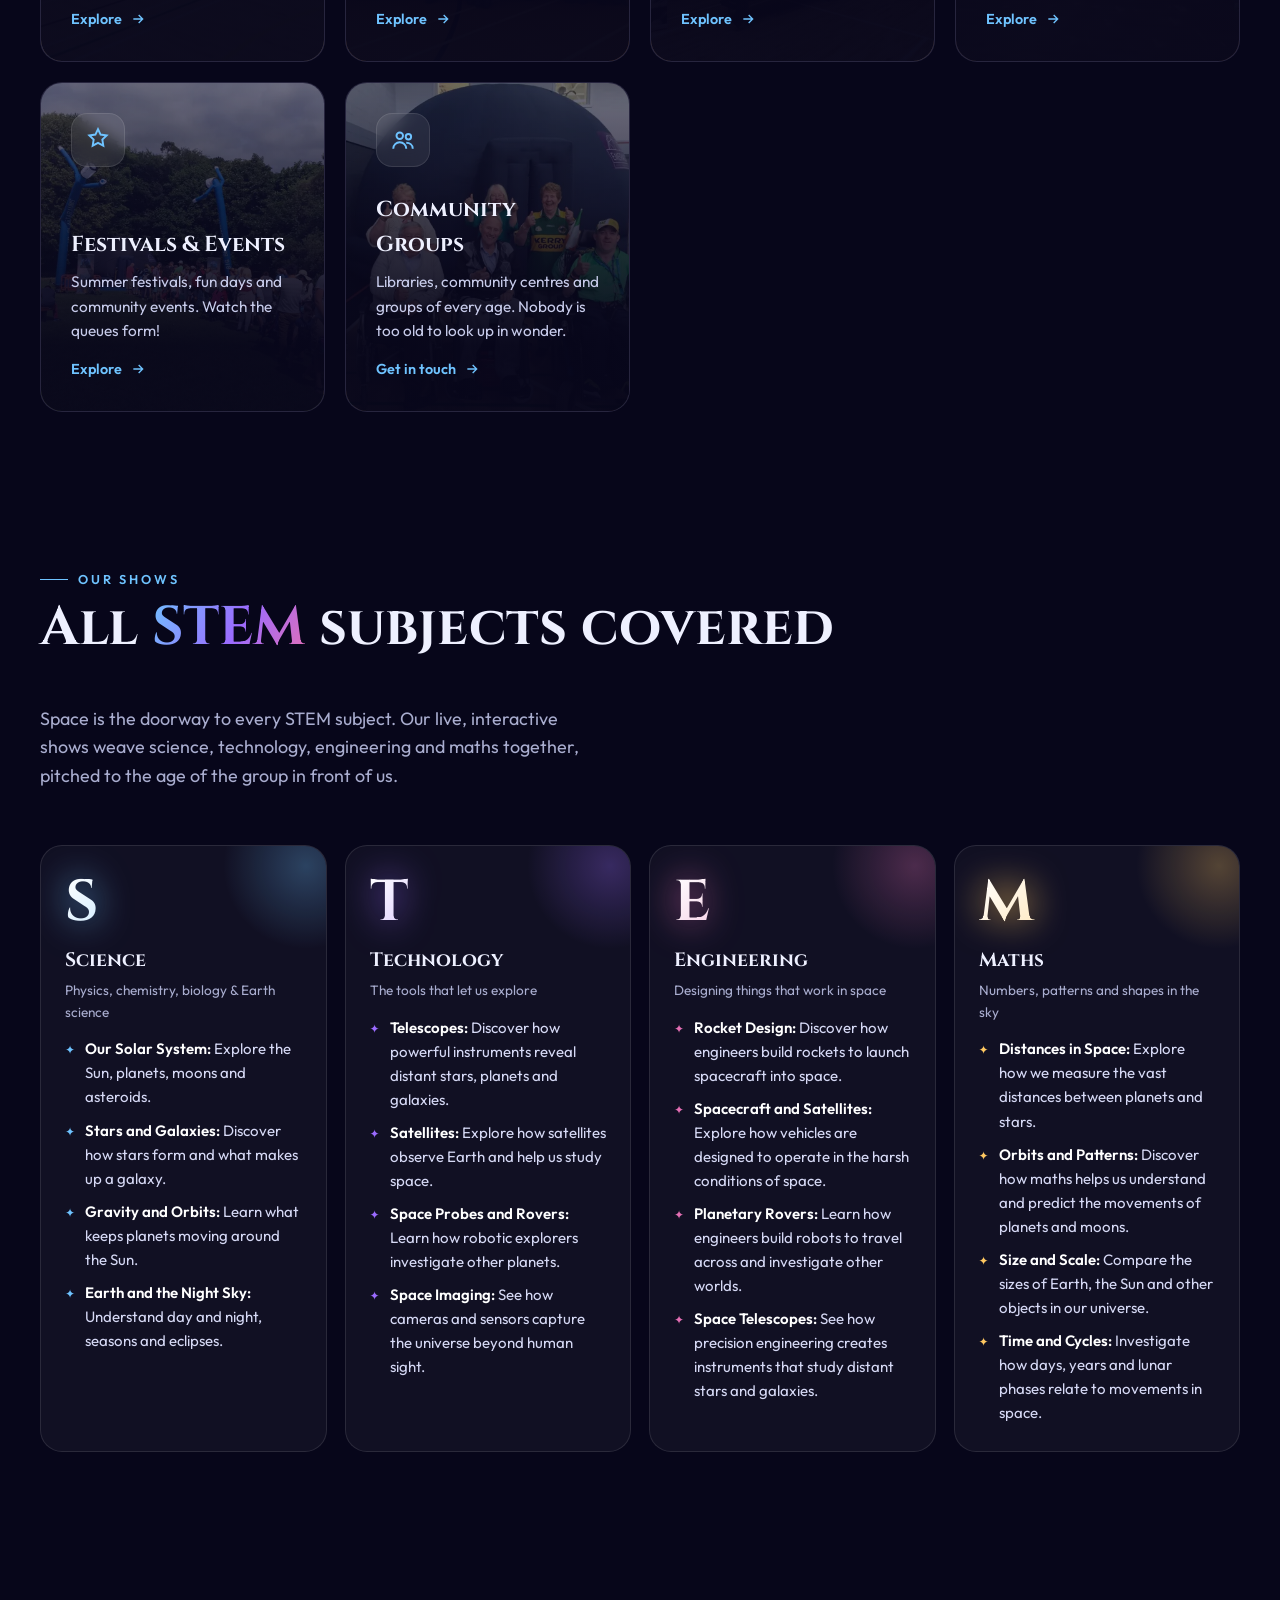
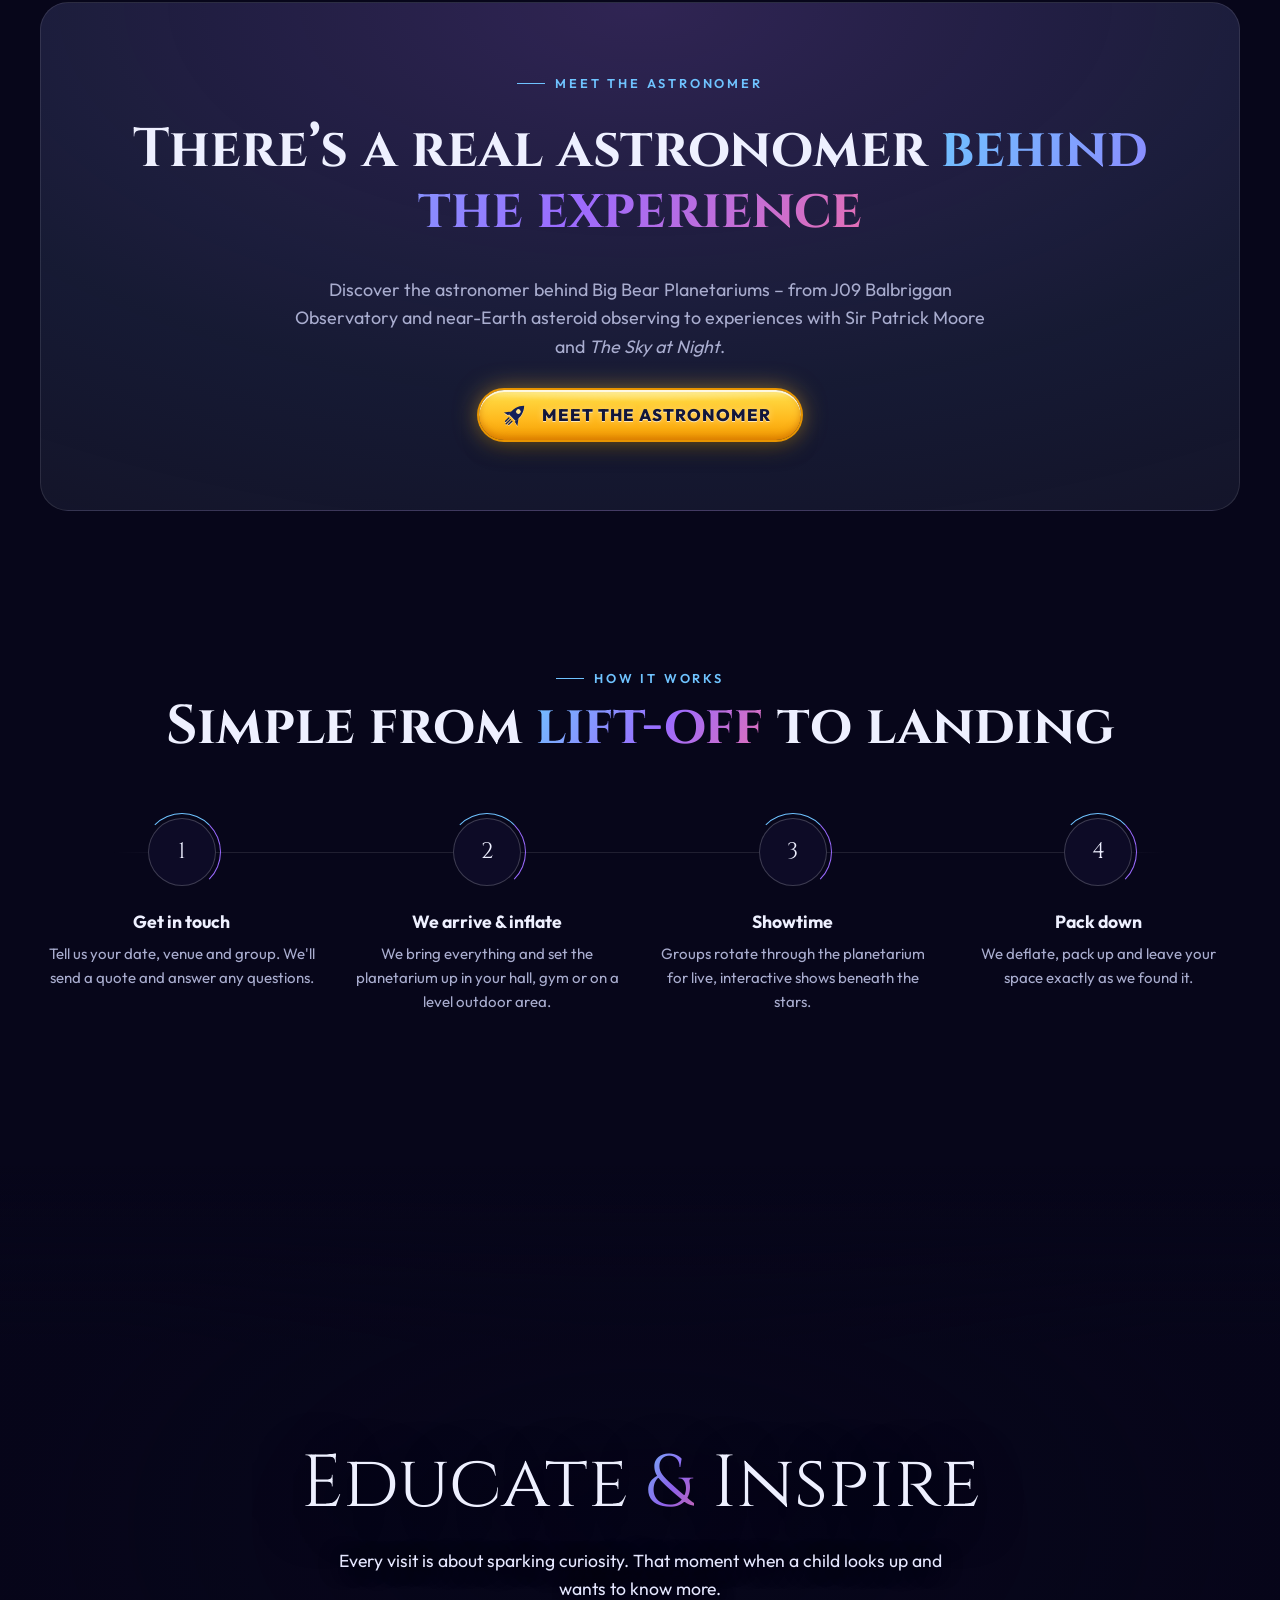
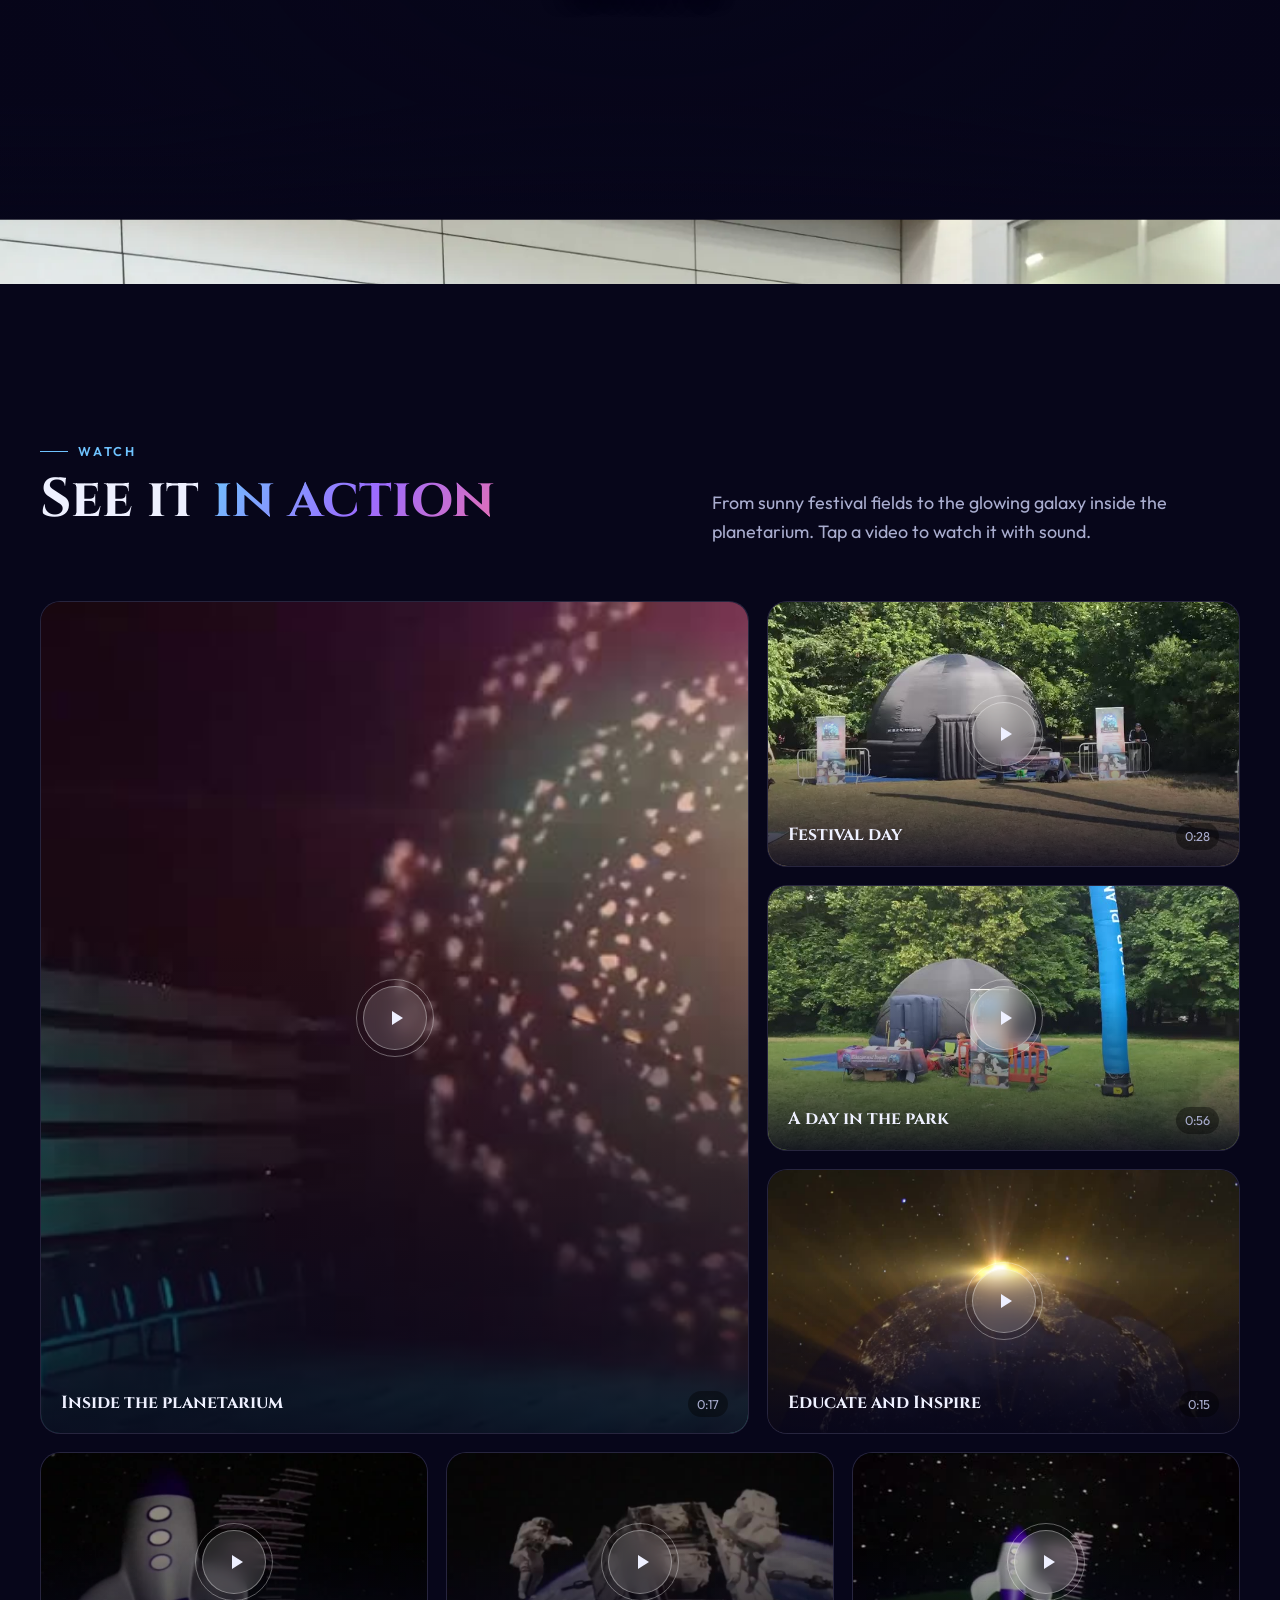
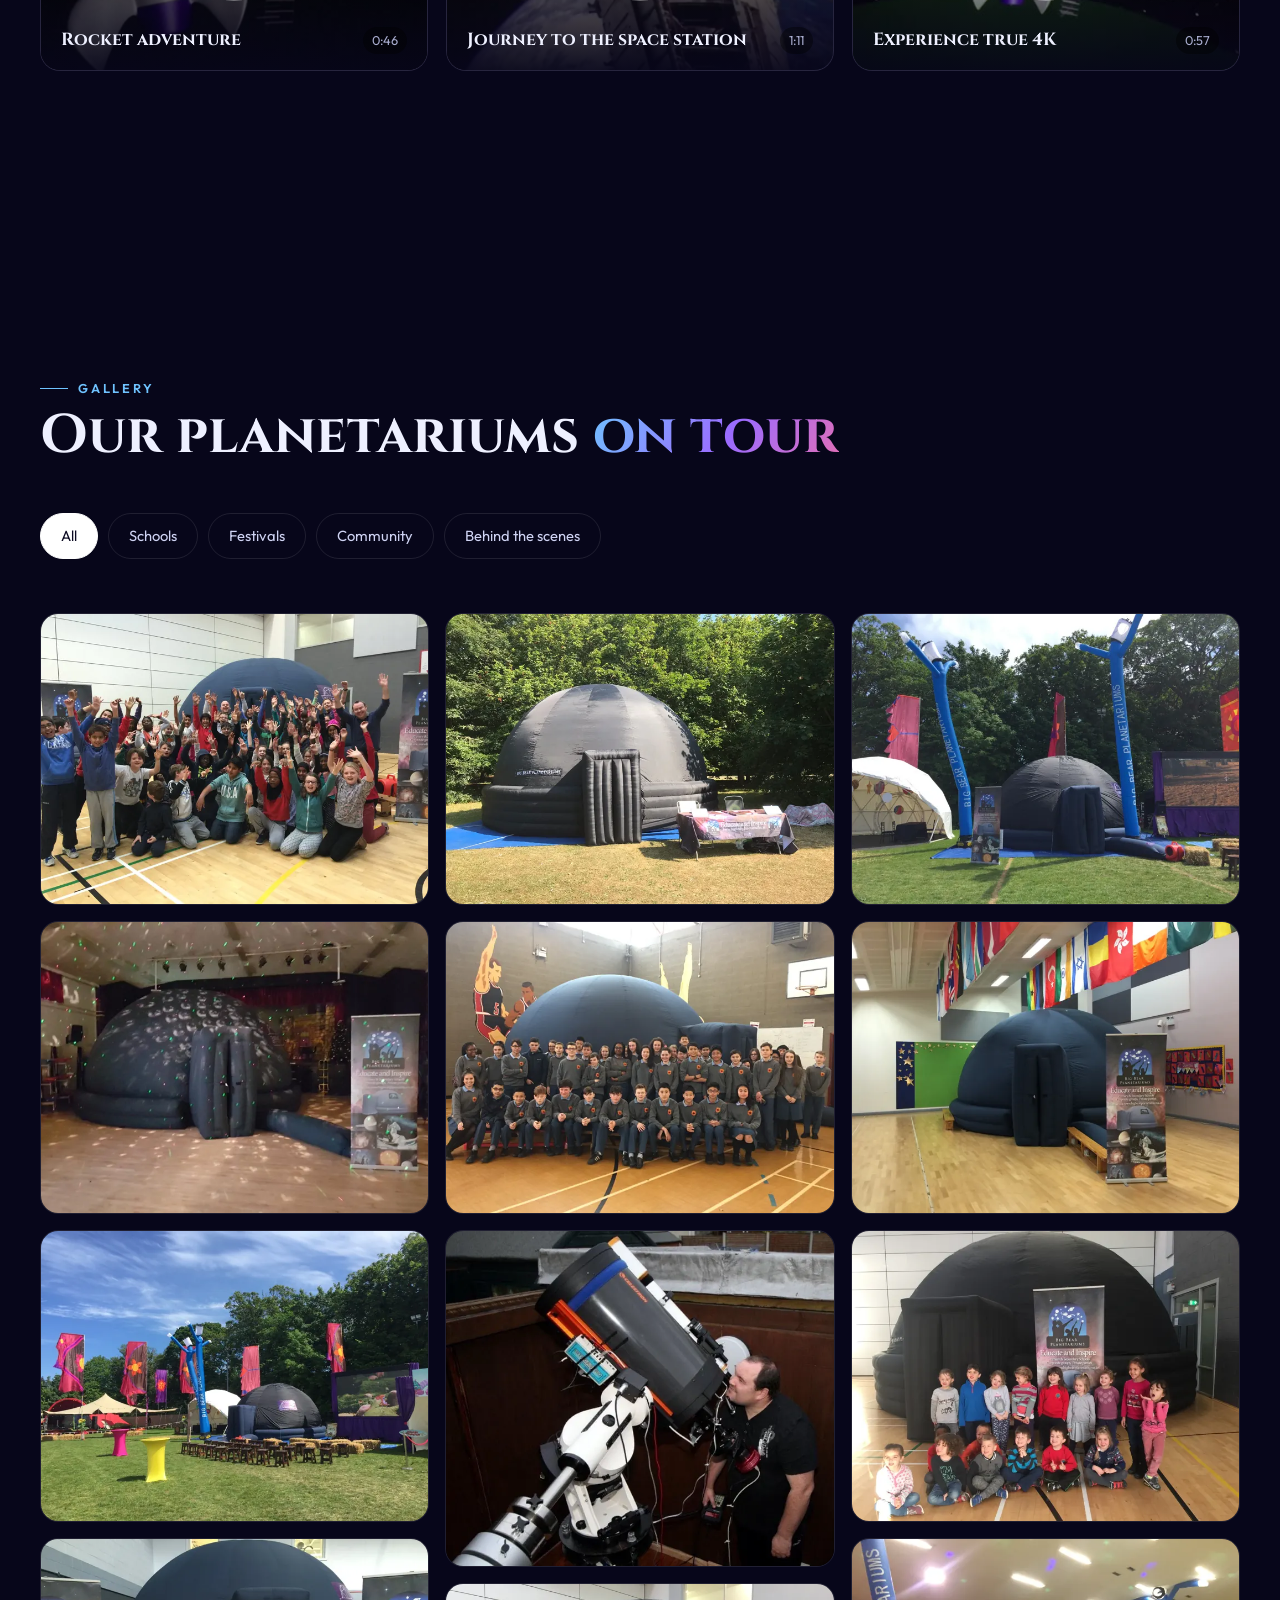
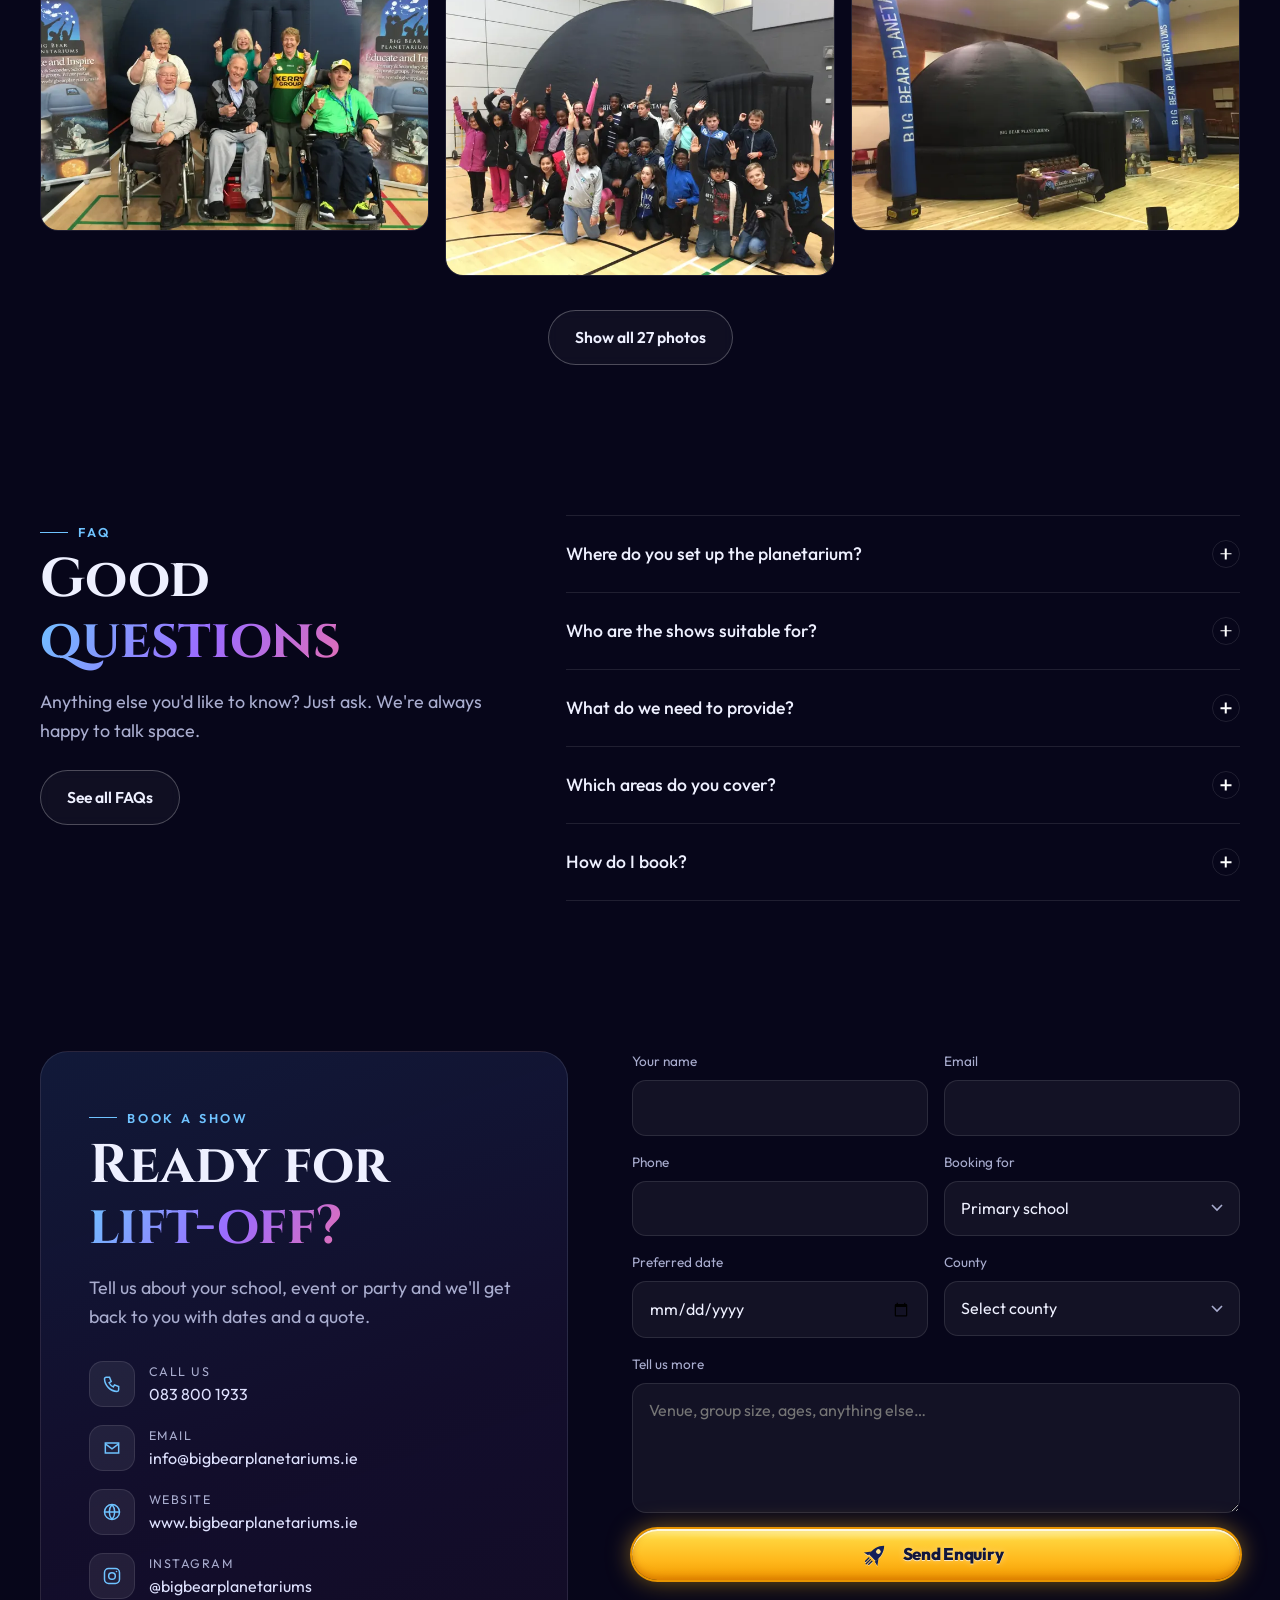
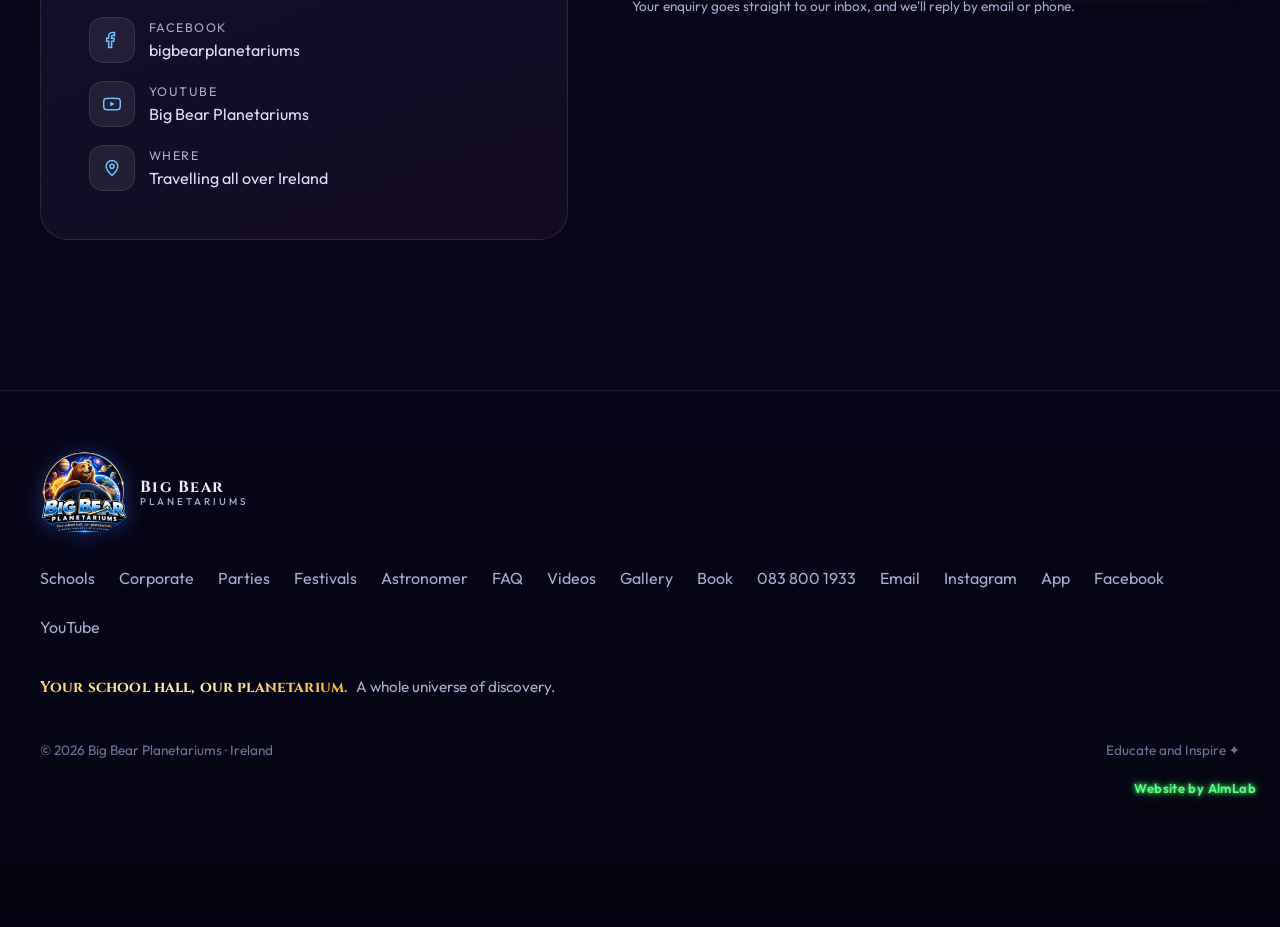
==== commit 1cb0b299: "Restyle the AlmLab credit: bottom-right, glowing neon green Co-Authored-By: Claude Opus 5.5 <noreply" ====
--- a/index.html
+++ b/index.html
@@ -447,8 +447,9 @@
       <nav><a href="schools.html">Schools</a><a href="corporate-groups.html">Corporate</a><a href="private-parties.html">Parties</a><a href="festivals-events.html">Festivals</a><a href="meet-the-astronomer.html">Astronomer</a><a href="faq.html">FAQ</a><a href="#videos">Videos</a><a href="#gallery">Gallery</a><a href="#book">Book</a><a href="tel:0838001933">083 800 1933</a><a href="mailto:info@bigbearplanetariums.ie">Email</a><a href="https://www.instagram.com/bigbearplanetariums/" target="_blank" rel="noopener">Instagram</a><a href="https://app.bigbearplanetariums.ie" target="_blank" rel="noopener">App</a><a href="https://www.facebook.com/bigbearplanetariums/" target="_blank" rel="noopener">Facebook</a><a href="https://www.youtube.com/channel/UCjLXdcuXkpS6m2_Uyr-0o_A" target="_blank" rel="noopener">YouTube</a></nav>
     </div>
     <p class="foot-slogan"><b>Your school hall, our planetarium.</b> A whole universe of discovery.</p>
-    <div class="copy"><span>© <span id="yr"></span> Big Bear Planetariums · Ireland</span><span>Educate and Inspire ✦ · <a href="https://almlabmarketing.com" target="_blank" rel="noopener">Website by AlmLab</a></span></div>
-  </div>
+    <div class="copy"><span>© <span id="yr"></span> Big Bear Planetariums · Ireland</span><span>Educate and Inspire ✦</span></div>
+  </div>
+<div class="almlab-credit-row" style="display:flex;justify-content:flex-end;padding:16px 24px 88px"><a class="almlab-credit" href="https://almlabmarketing.com" target="_blank" rel="noopener" style="color:#5dff7f;font-weight:600;font-size:13px;letter-spacing:.03em;text-decoration:none;white-space:nowrap;text-shadow:0 0 4px rgba(93,255,127,.95),0 0 10px rgba(57,255,106,.6),0 0 22px rgba(57,255,106,.35)">Website by AlmLab</a></div>
 </footer>
 
 <div class="lightbox" id="lightbox" role="dialog" aria-modal="true" aria-label="Photo viewer">
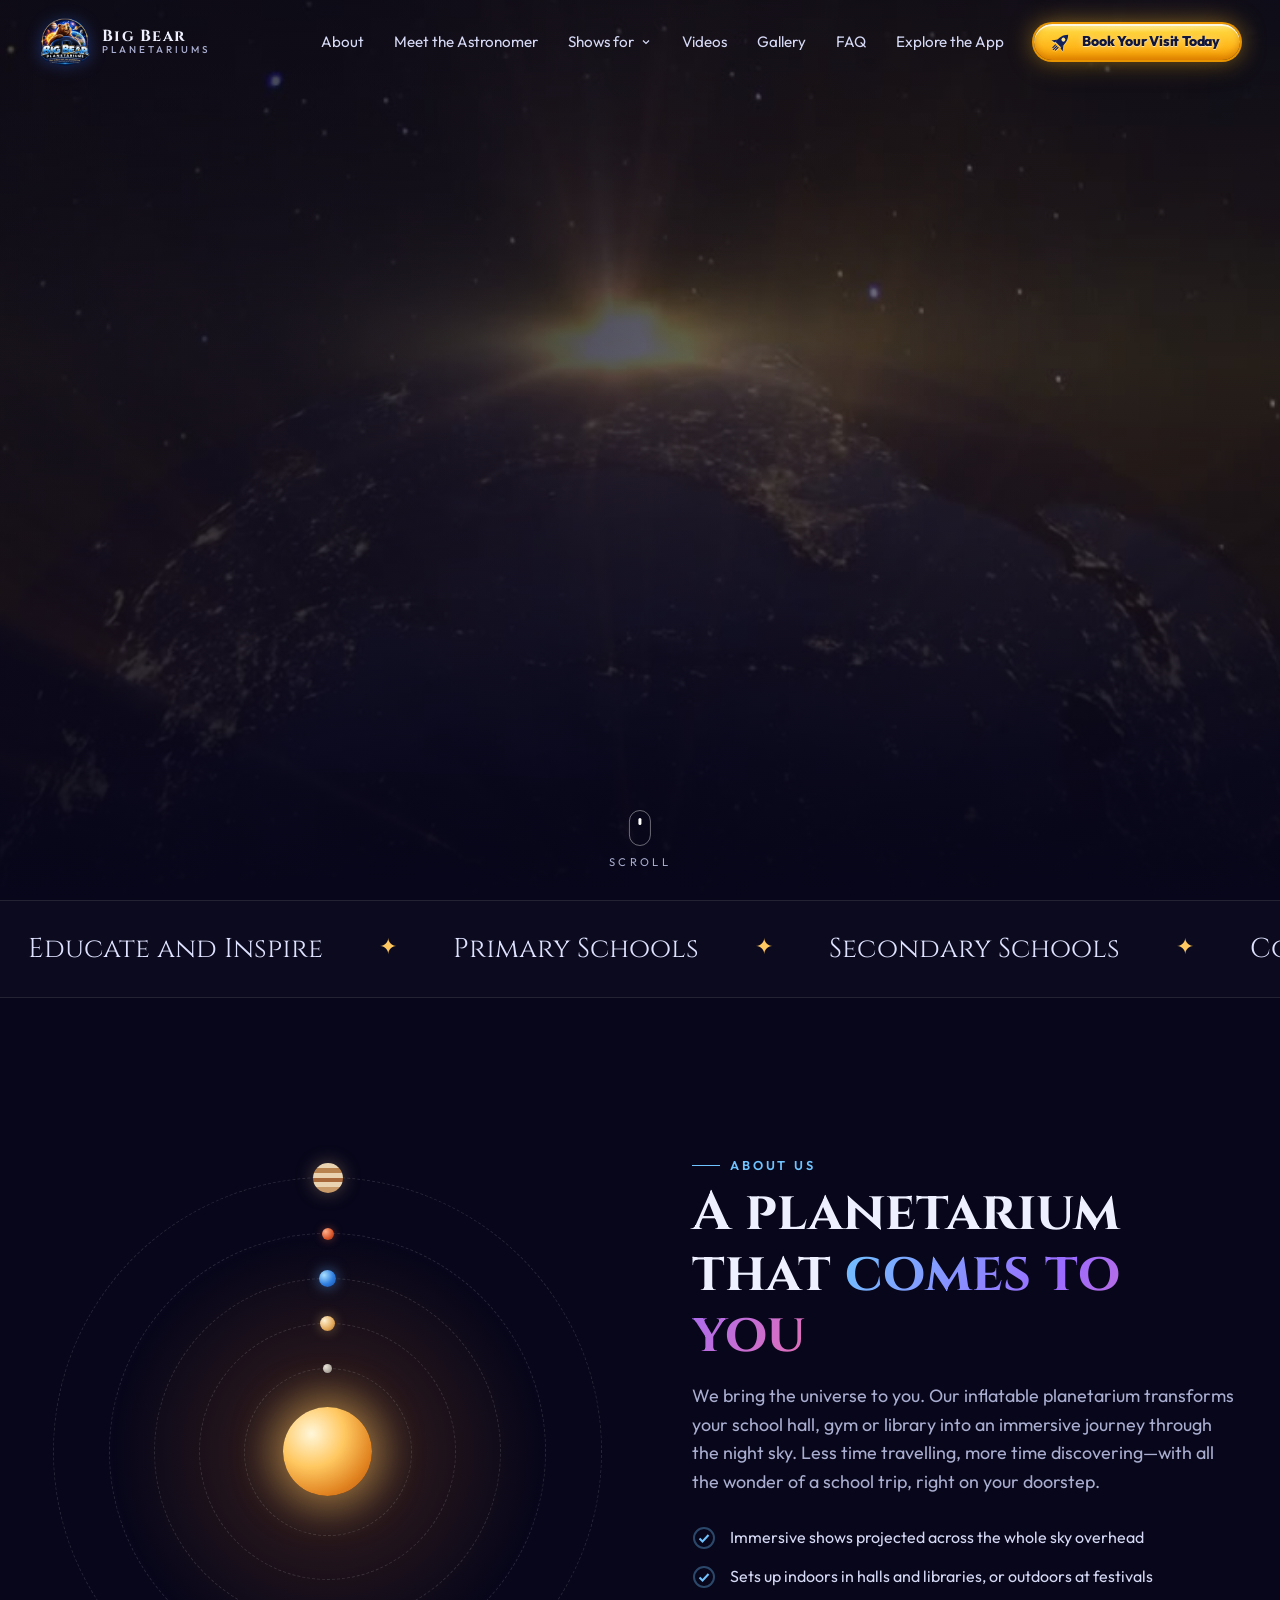
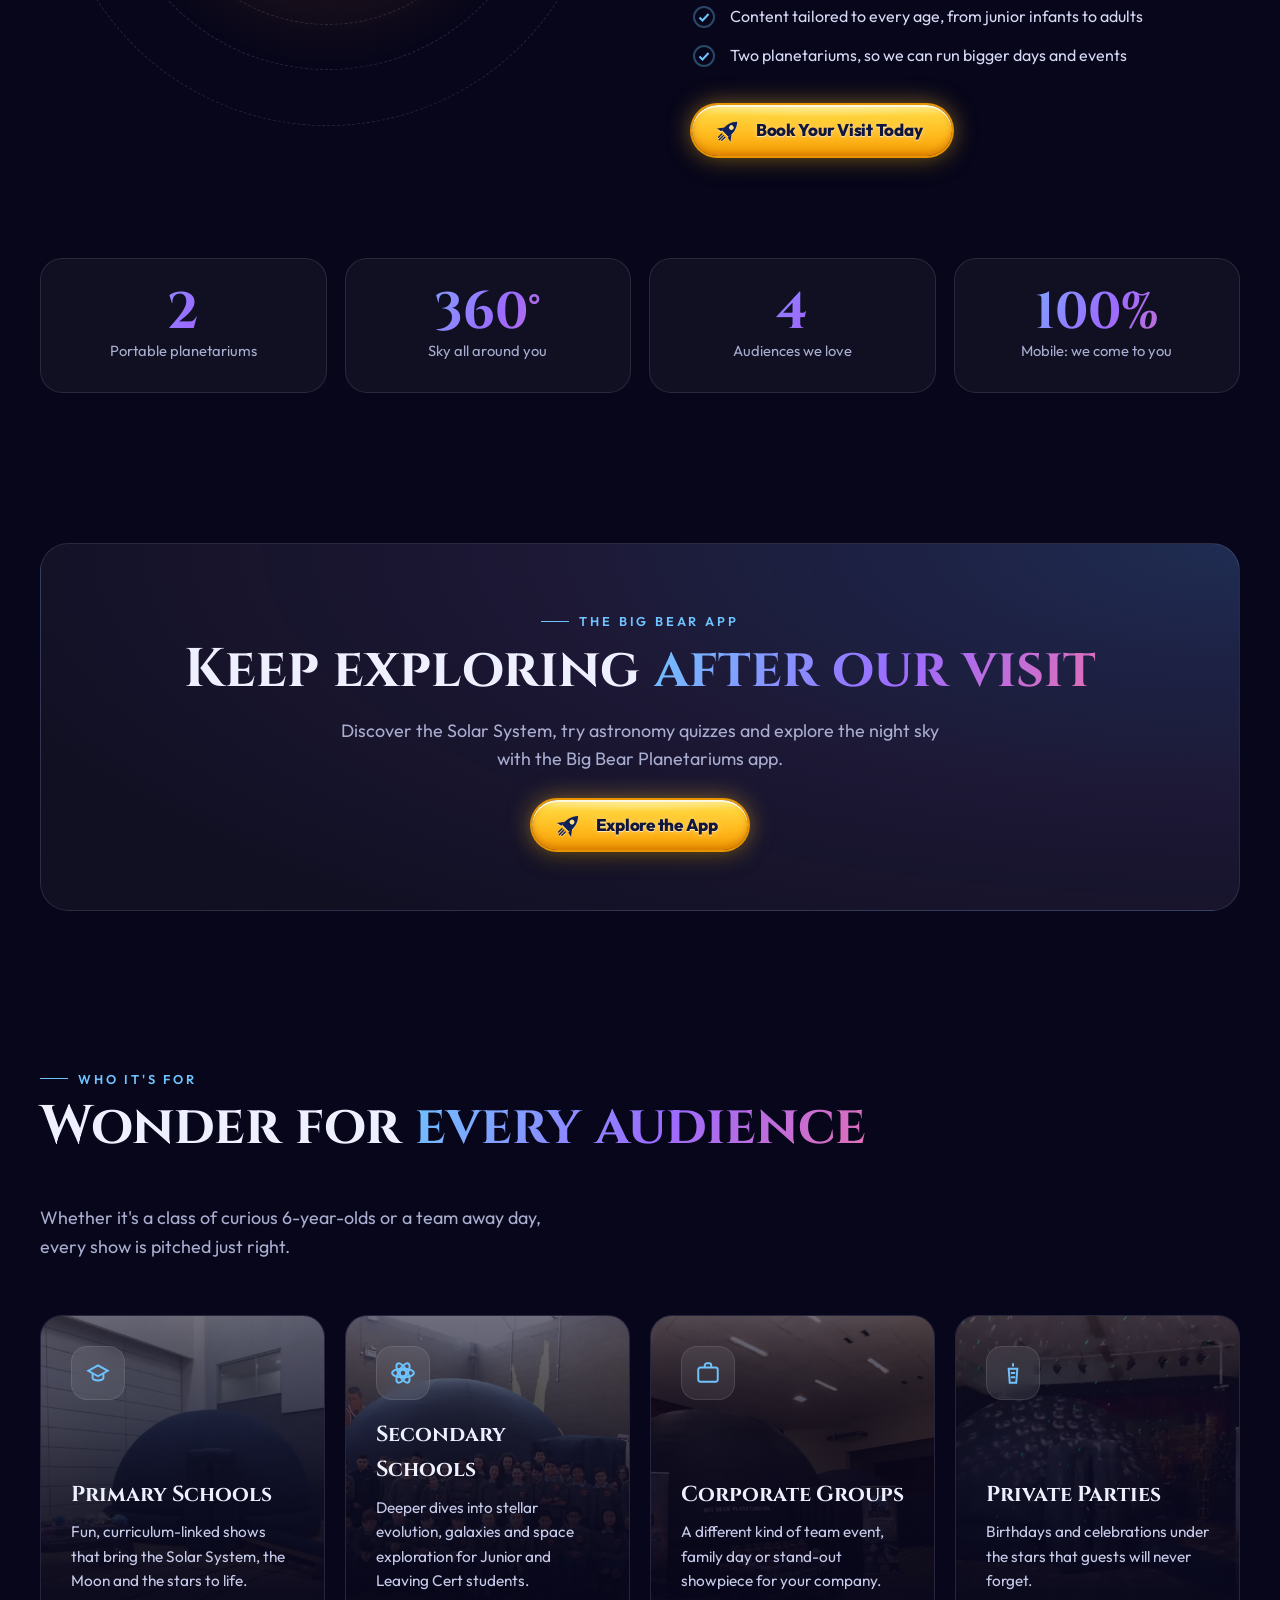
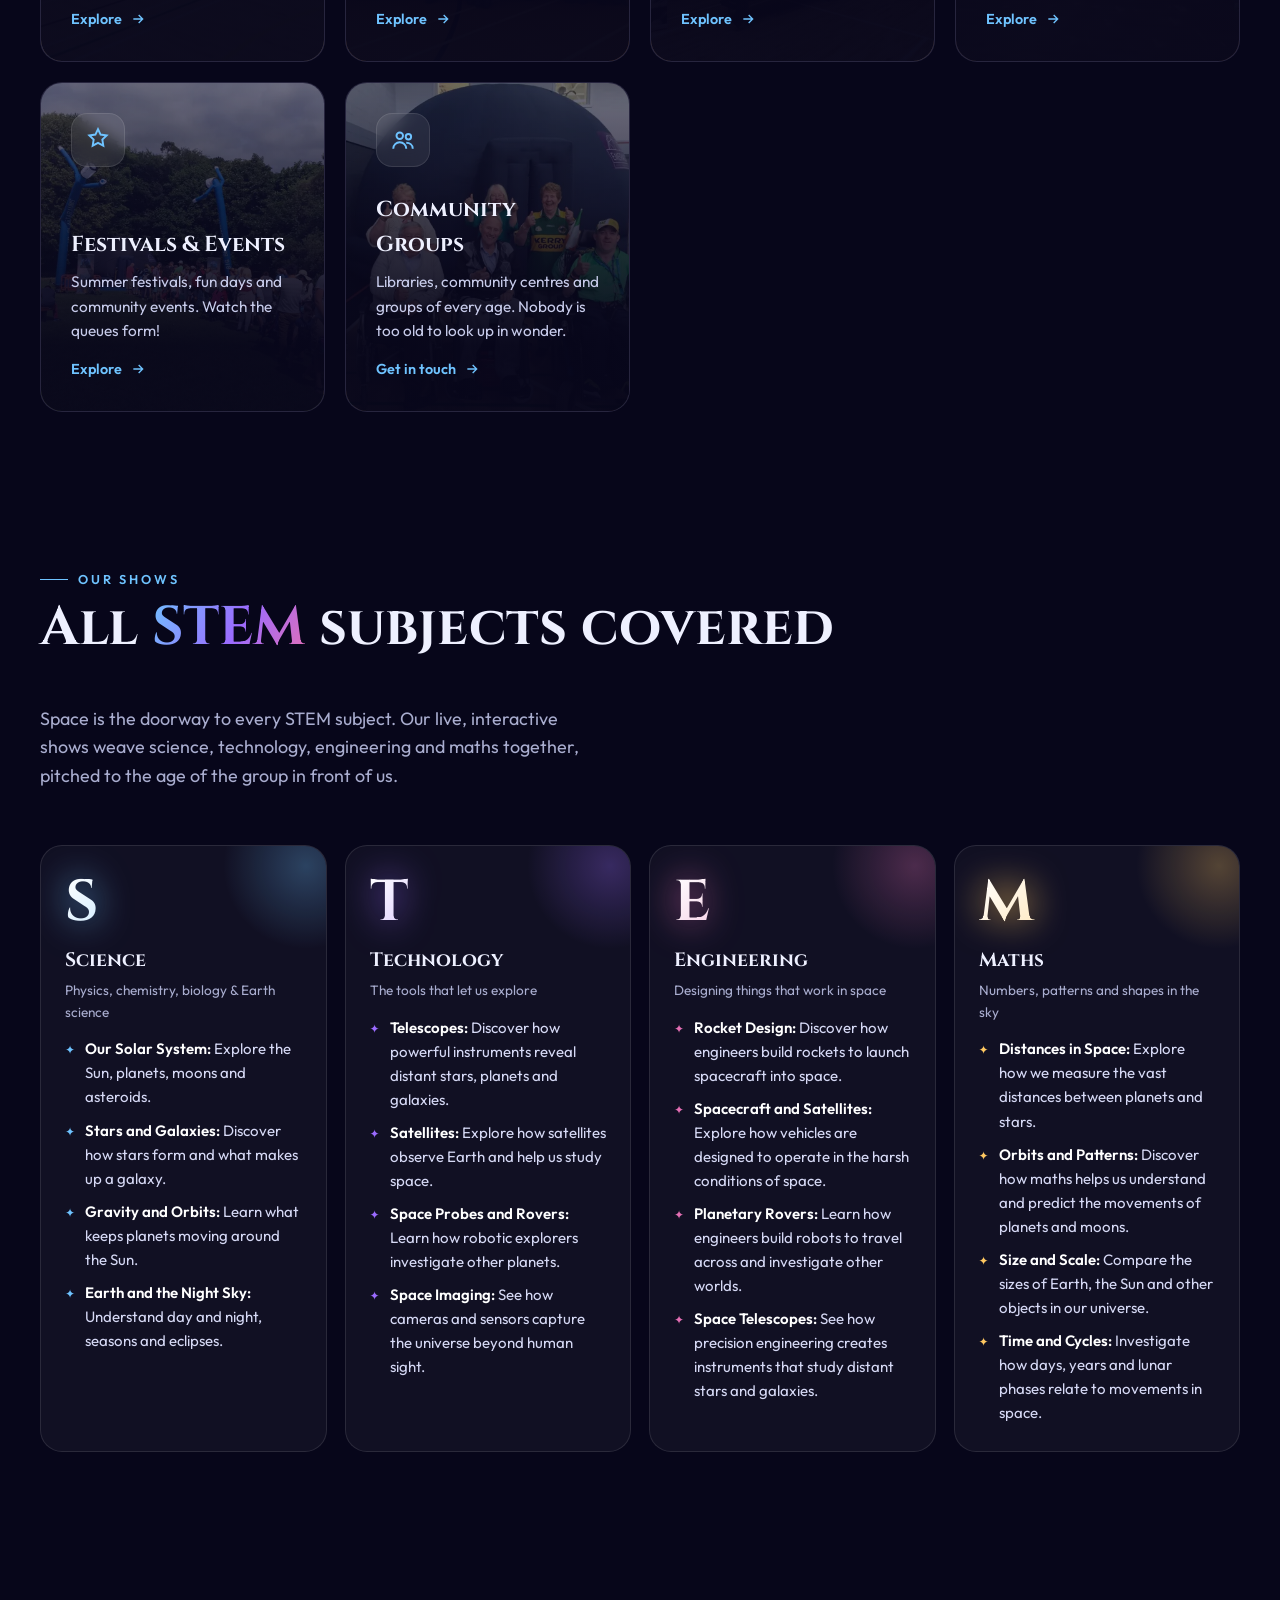
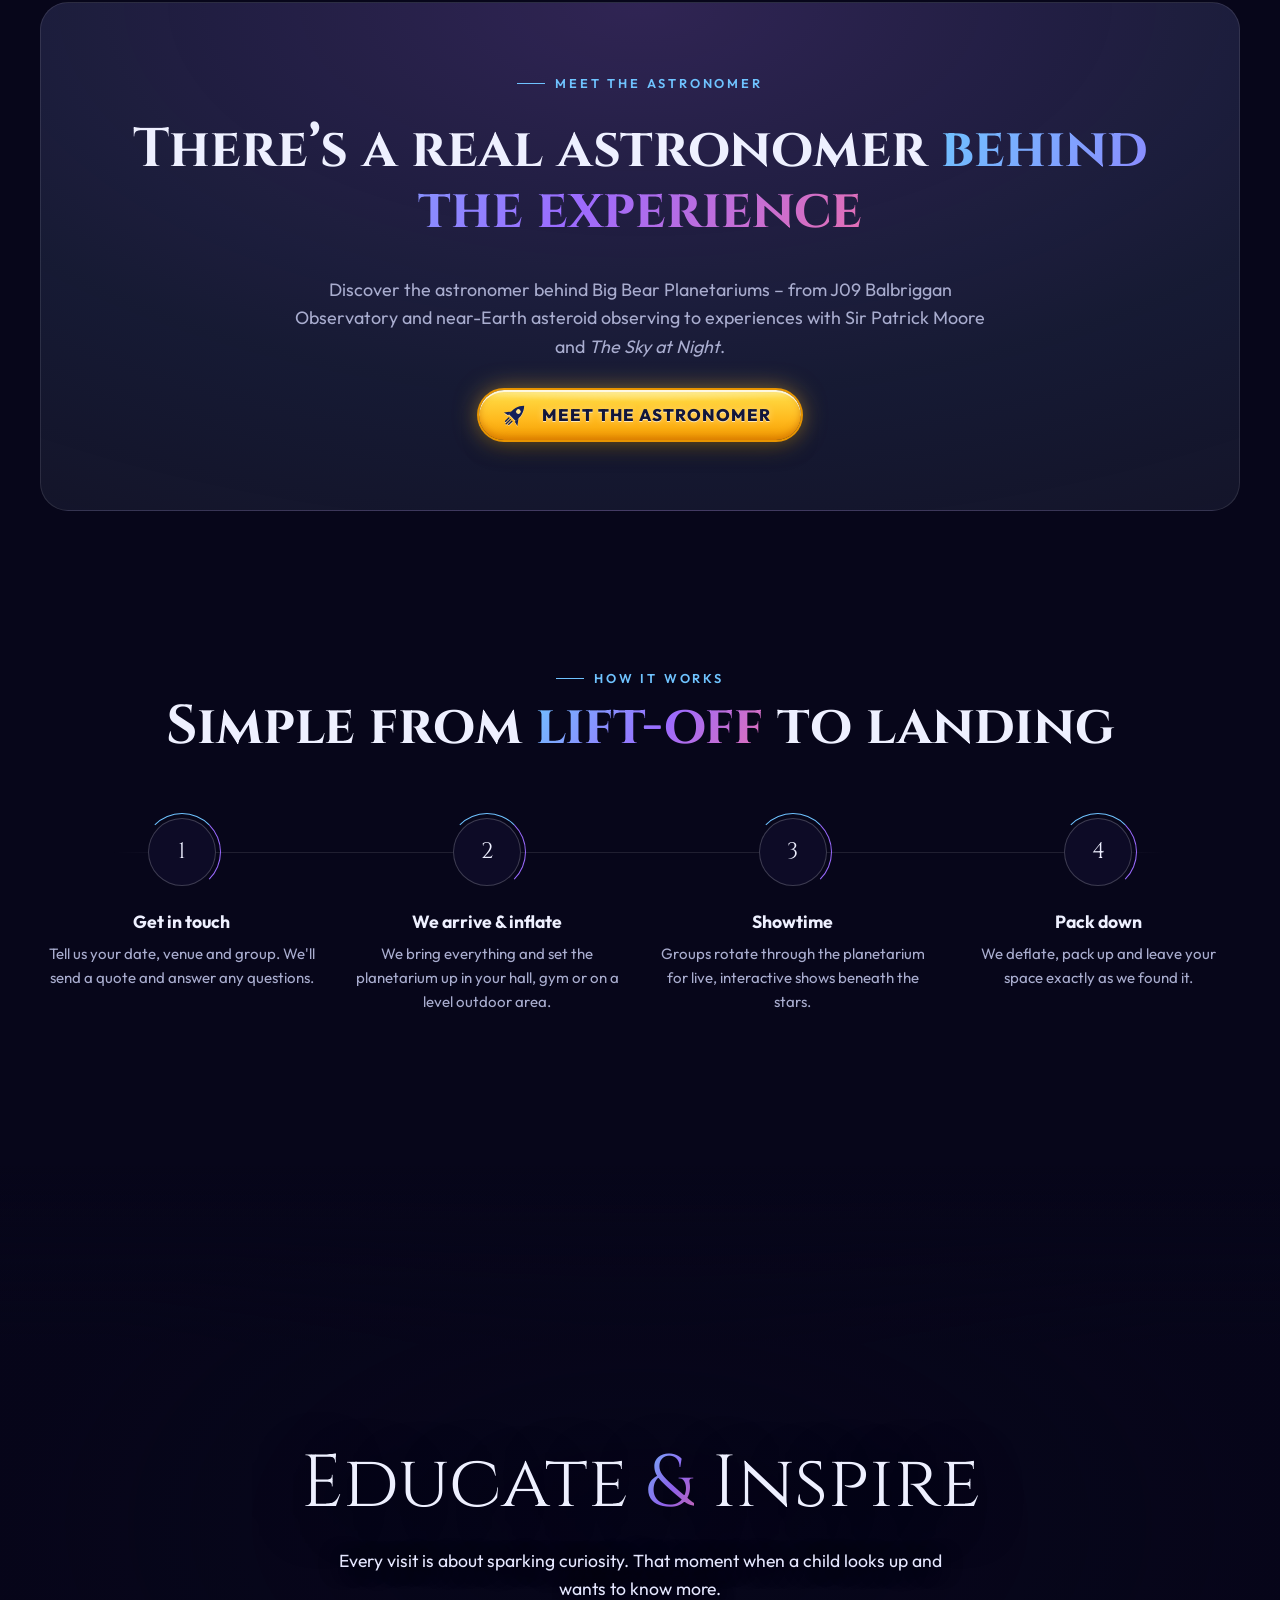
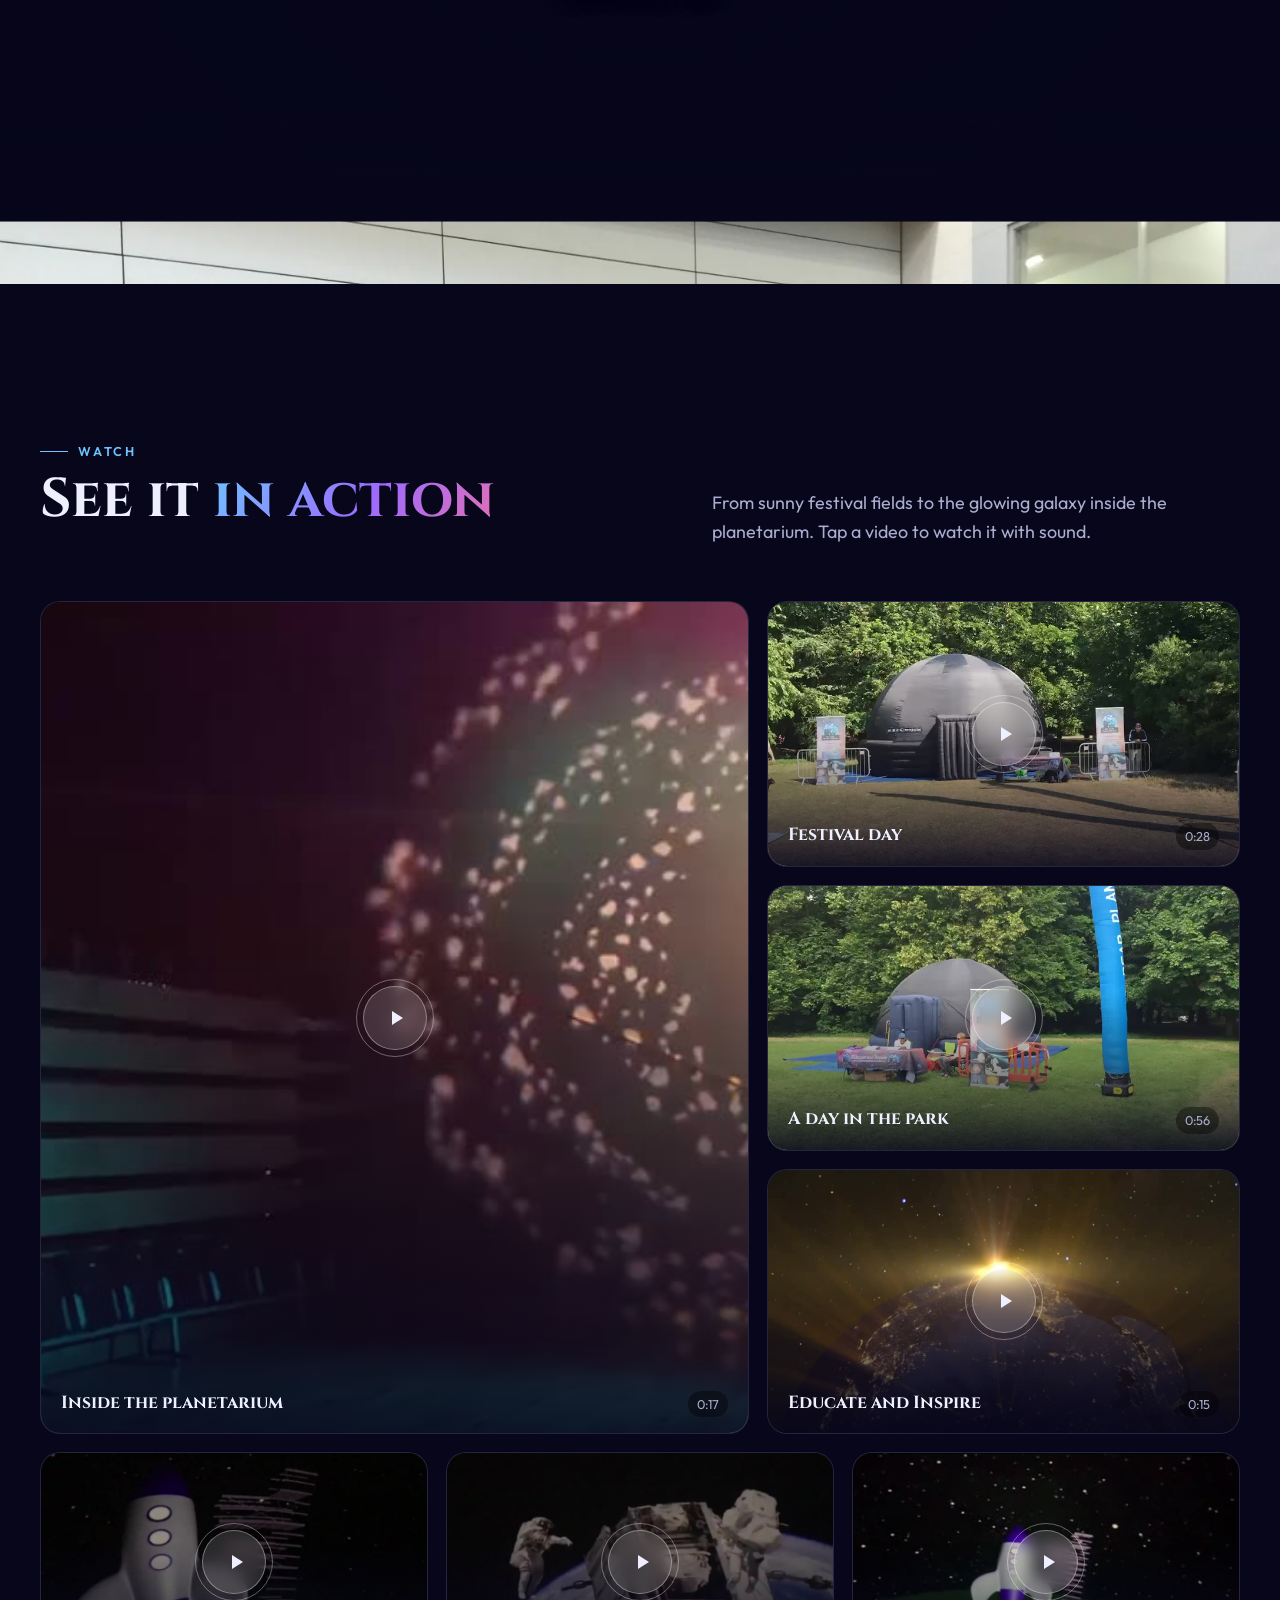
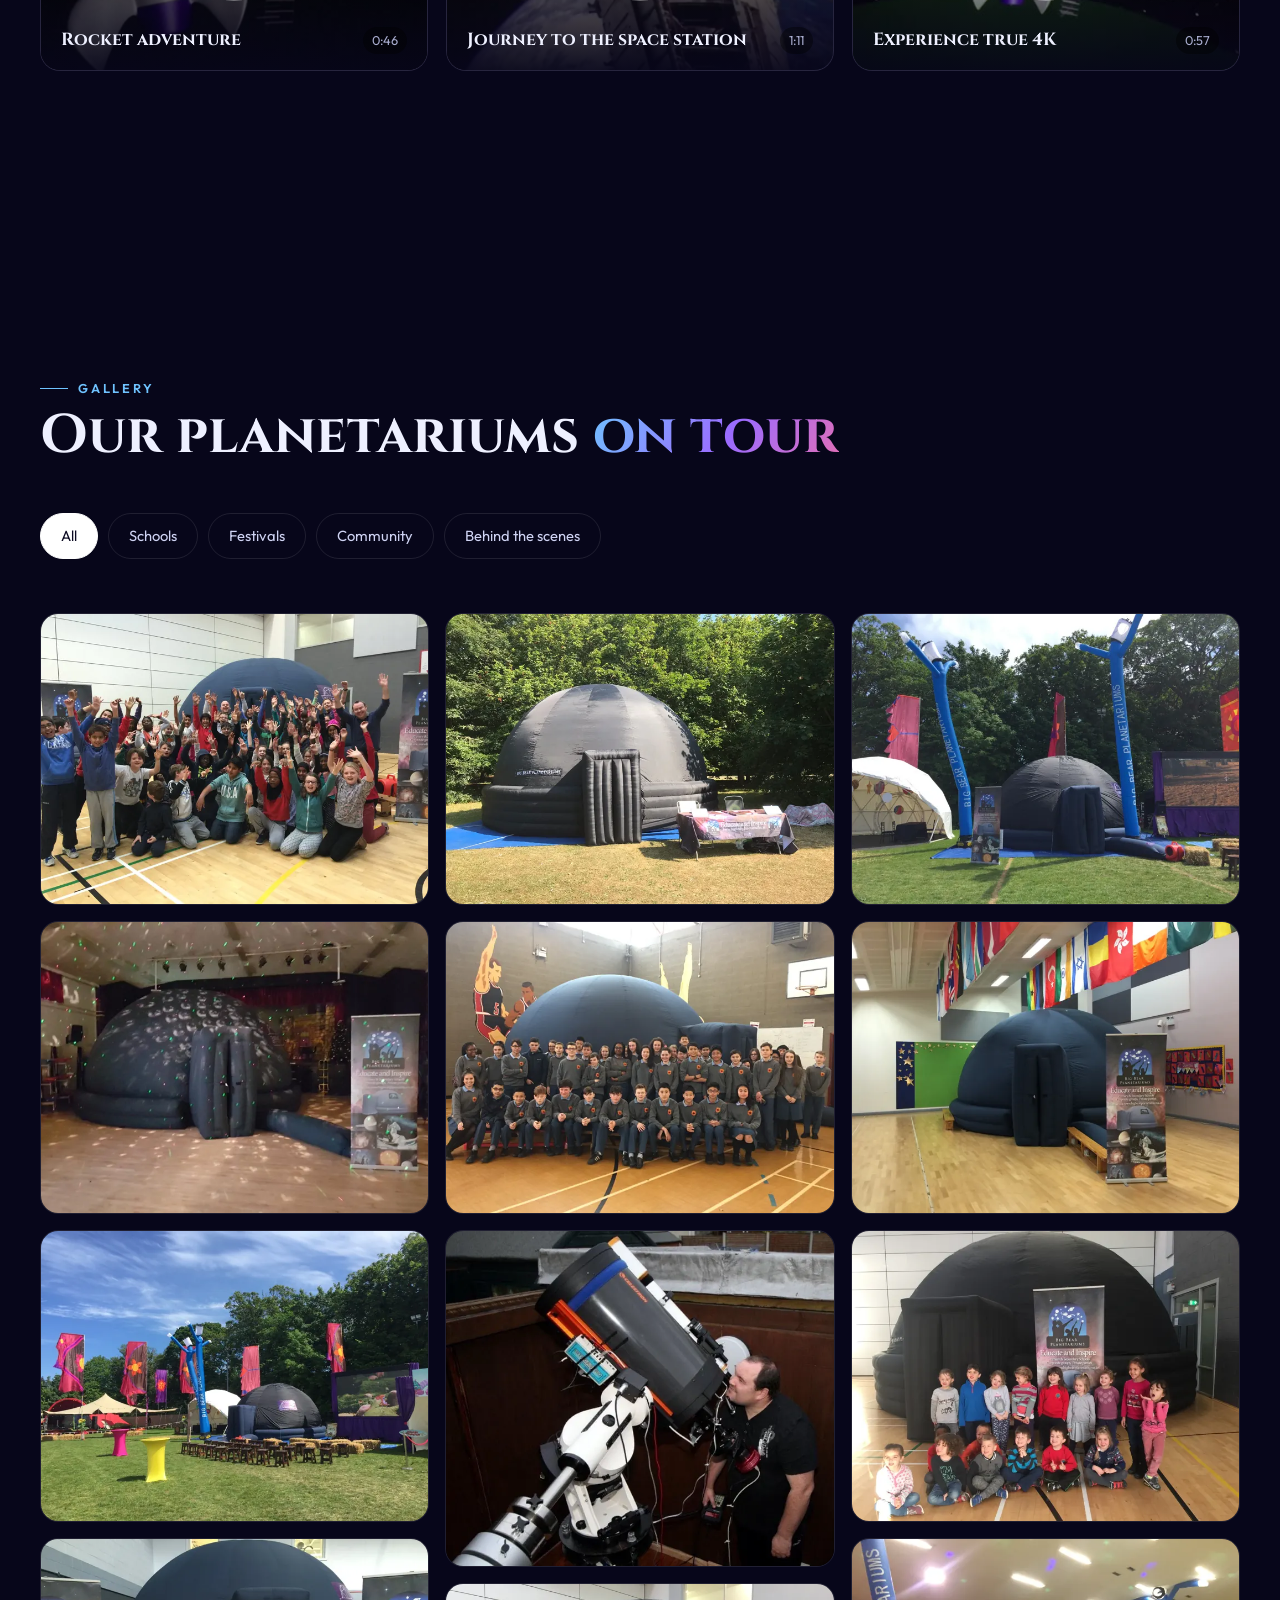
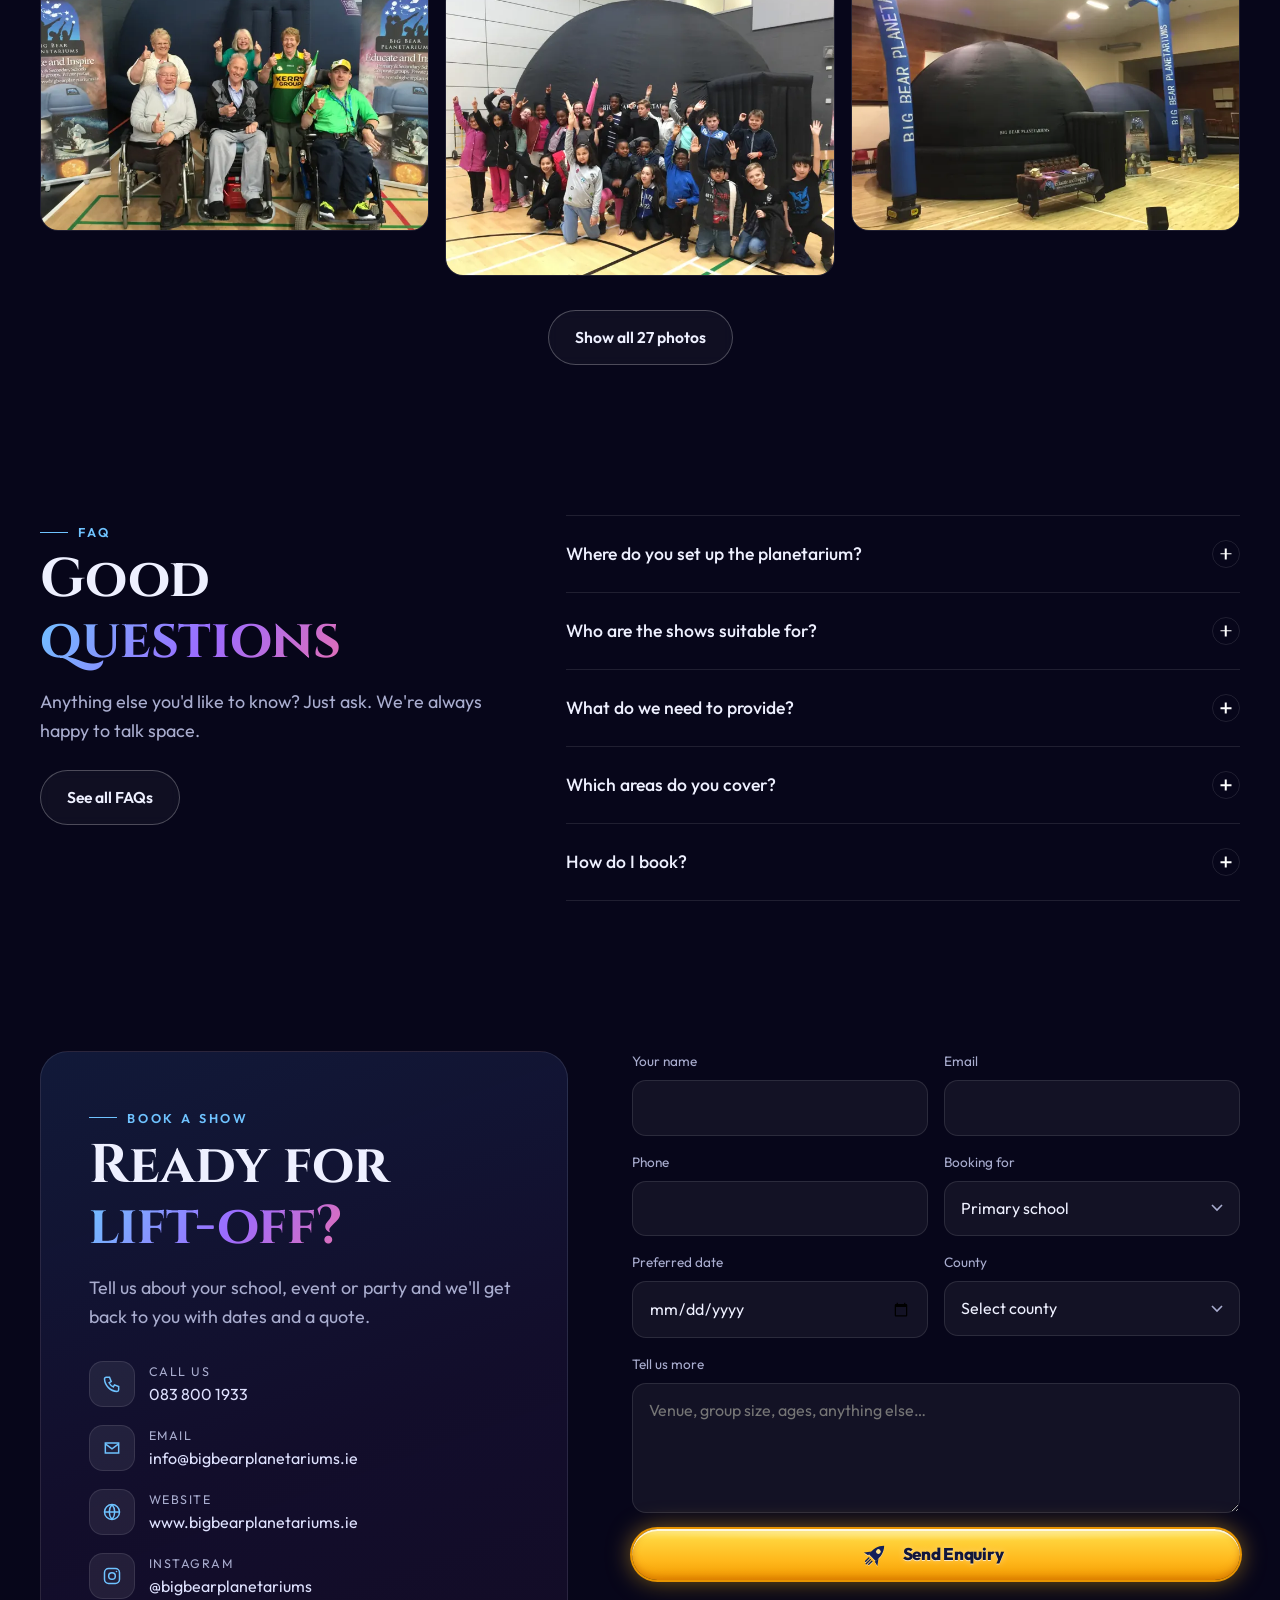
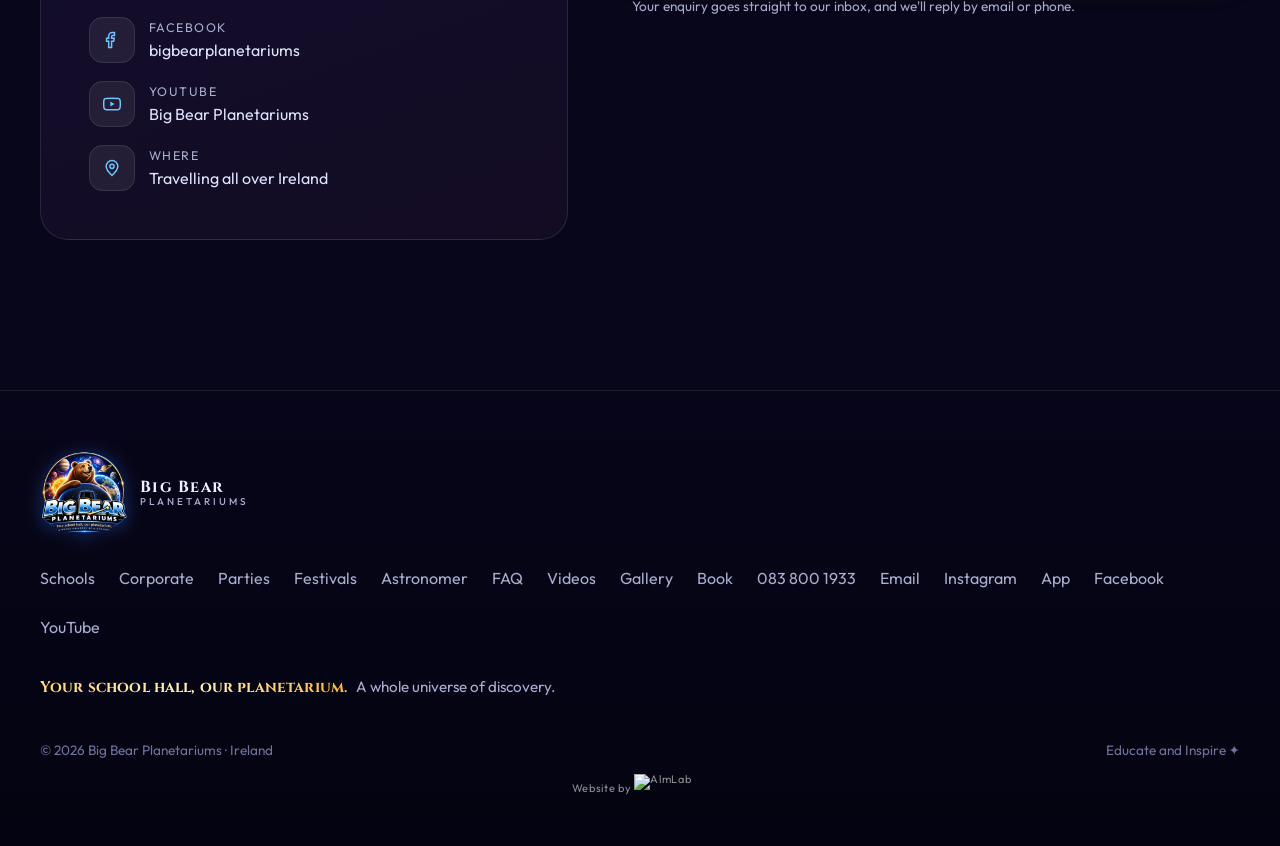
==== commit 6a1adb64: "Footer credit: small centred 'Website by' + AlmLab logo, transparent Co-Authored-By: Claude Opus 5.5" ====
--- a/index.html
+++ b/index.html
@@ -449,7 +449,7 @@
     <p class="foot-slogan"><b>Your school hall, our planetarium.</b> A whole universe of discovery.</p>
     <div class="copy"><span>© <span id="yr"></span> Big Bear Planetariums · Ireland</span><span>Educate and Inspire ✦</span></div>
   </div>
-<div class="almlab-credit-row" style="display:flex;justify-content:flex-end;padding:16px 24px 88px"><a class="almlab-credit" href="https://almlabmarketing.com" target="_blank" rel="noopener" style="color:#5dff7f;font-weight:600;font-size:13px;letter-spacing:.03em;text-decoration:none;white-space:nowrap;text-shadow:0 0 4px rgba(93,255,127,.95),0 0 10px rgba(57,255,106,.6),0 0 22px rgba(57,255,106,.35)">Website by AlmLab</a></div>
+<div class="almlab-credit-row" style="display:flex;justify-content:center;padding:12px 16px 4px"><a class="almlab-credit" href="https://almlabmarketing.com" target="_blank" rel="noopener" aria-label="Website by AlmLab" style="display:inline-flex;align-items:center;gap:3px;color:rgba(255,255,255,.55);font-size:11px;letter-spacing:.06em;line-height:1;text-decoration:none;white-space:nowrap"><span>Website by</span><img src="https://almlabmarketing.com/almlab-credit.png" alt="AlmLab" width="74" height="28" loading="lazy" style="height:28px;width:auto;display:block"></a></div>
 </footer>
 
 <div class="lightbox" id="lightbox" role="dialog" aria-modal="true" aria-label="Photo viewer">
